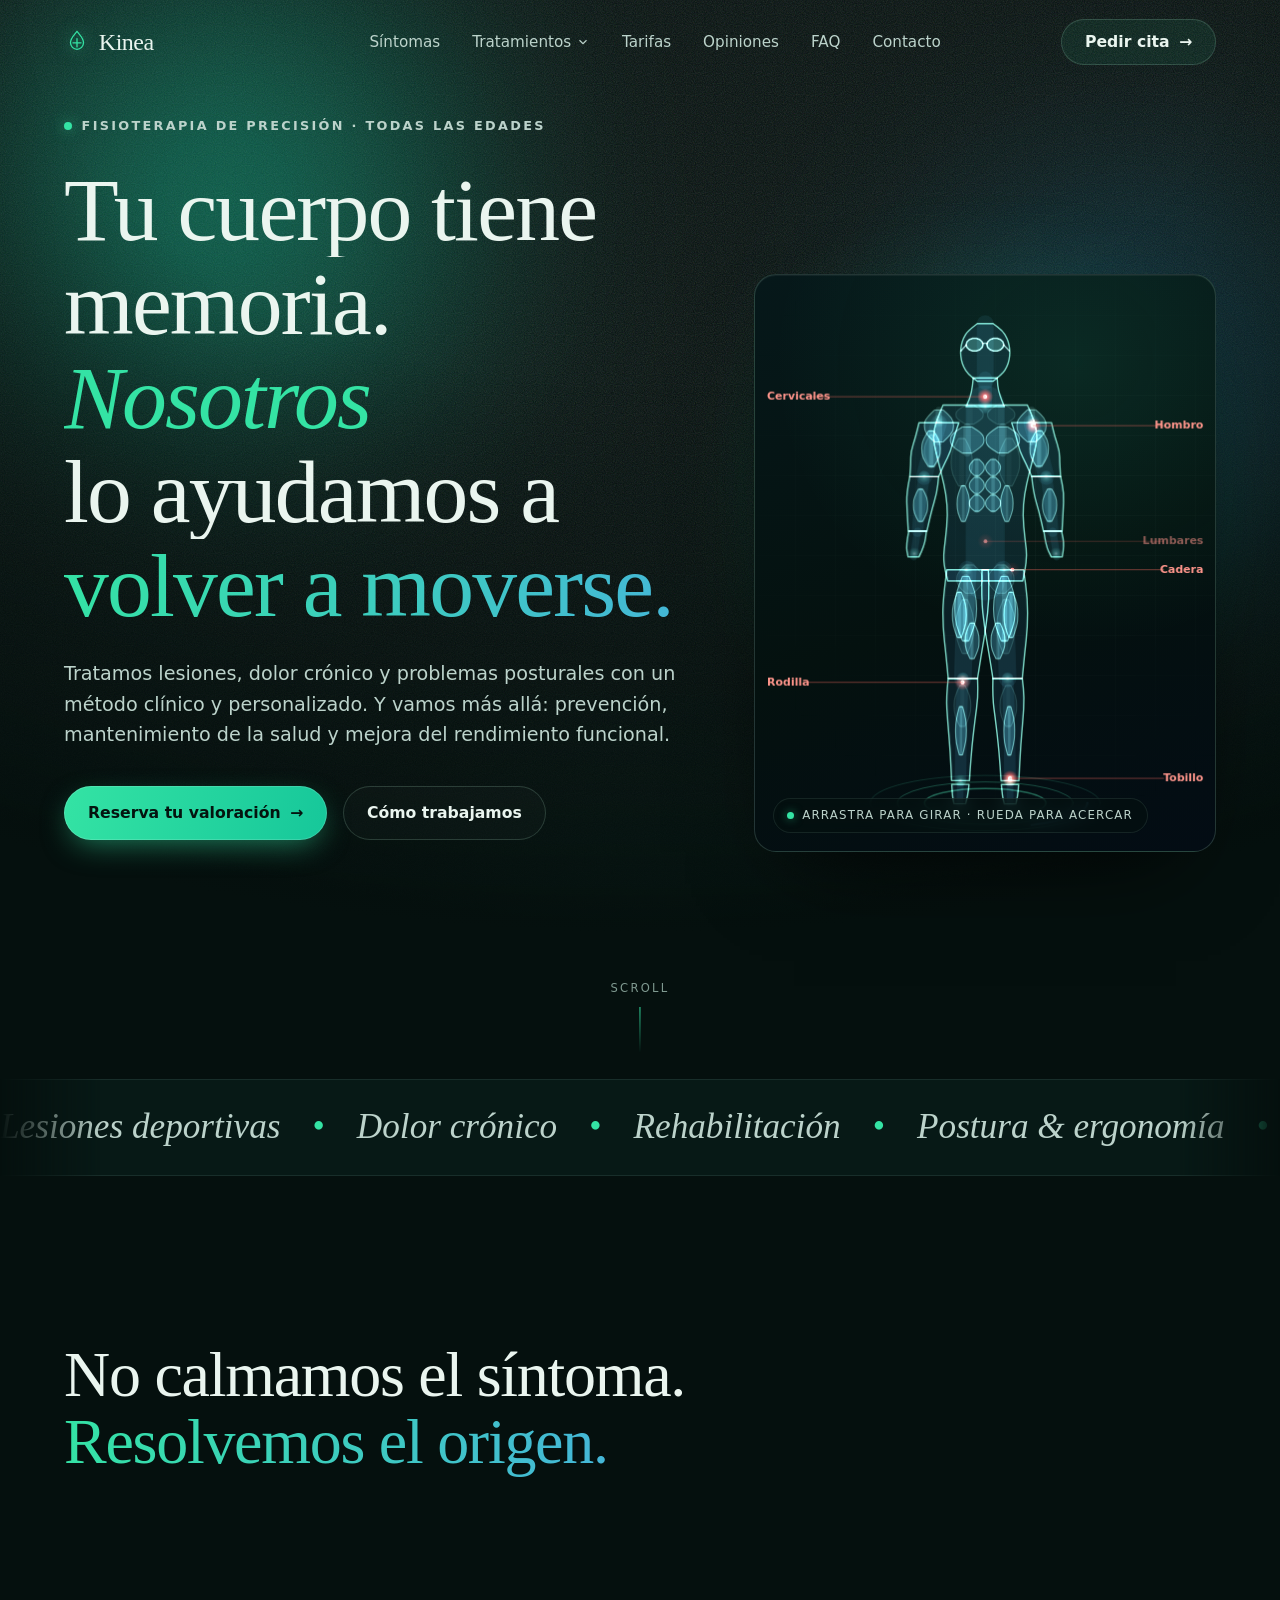
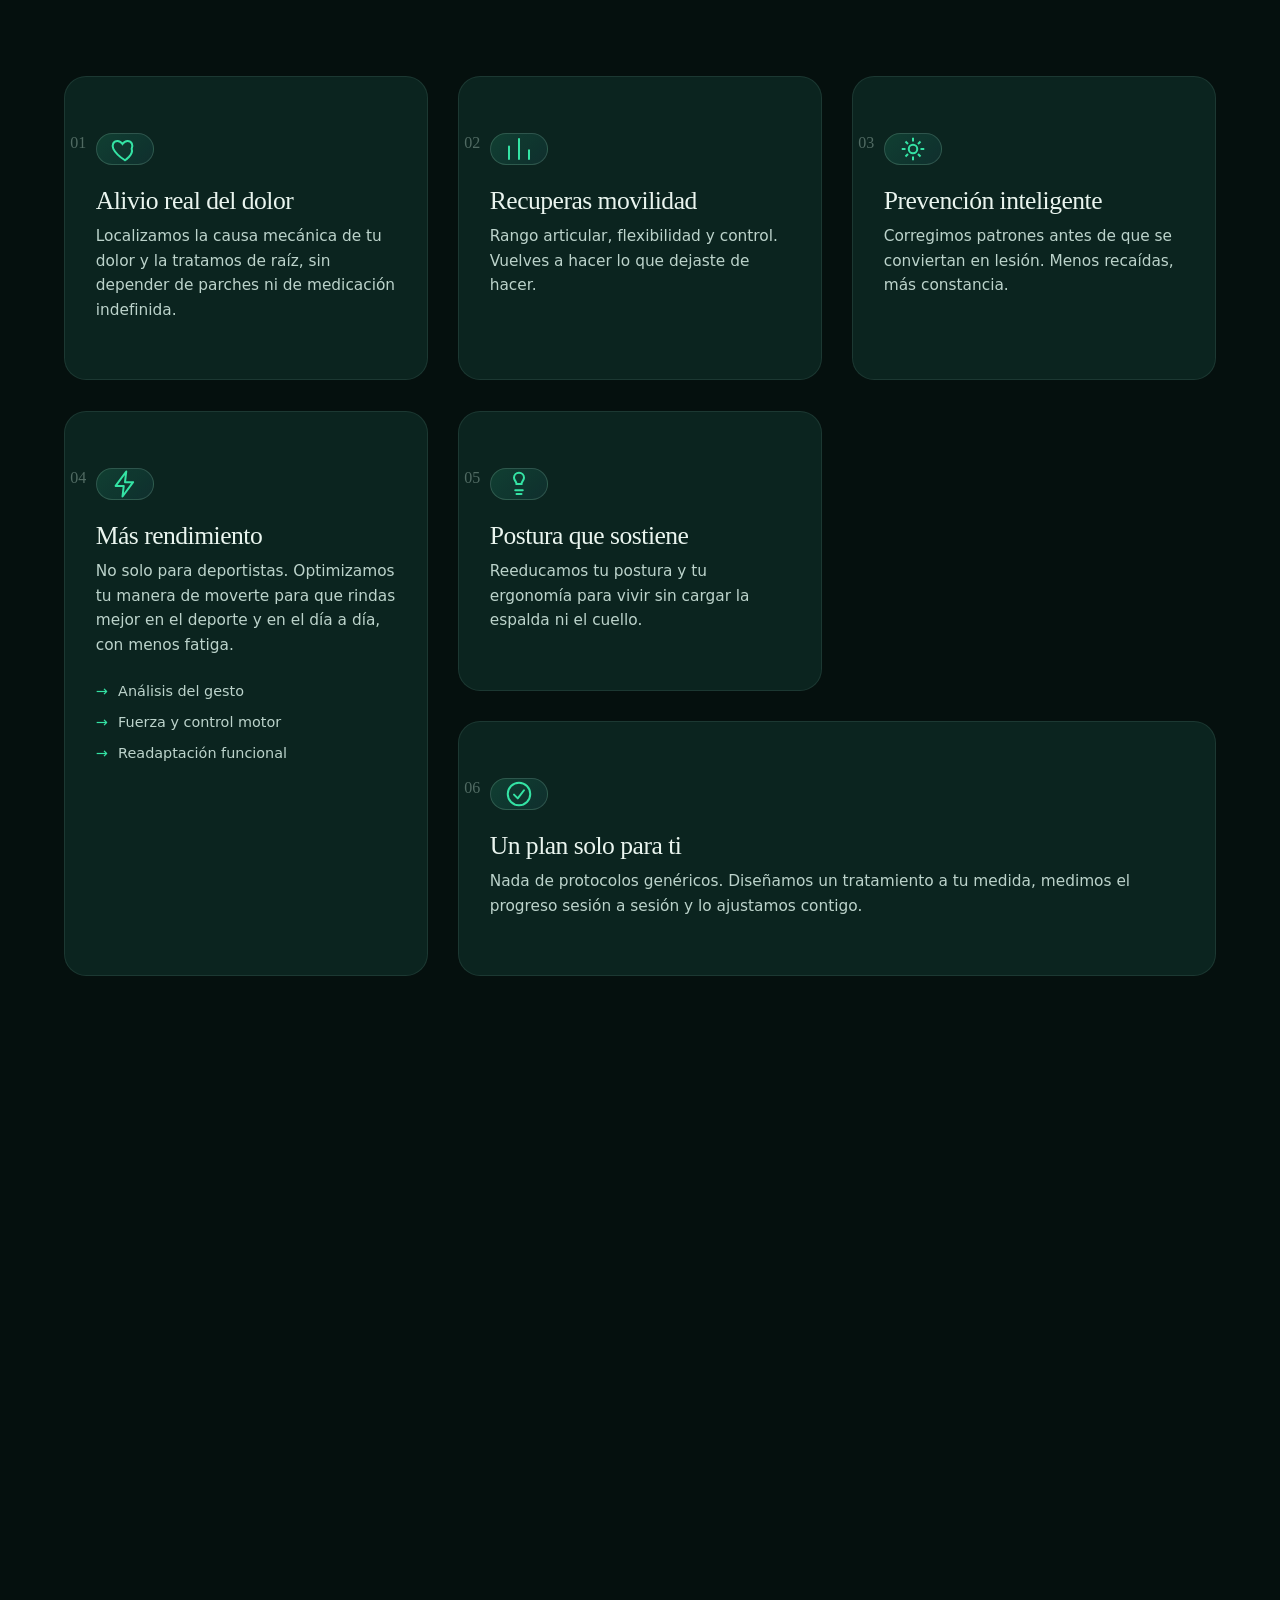
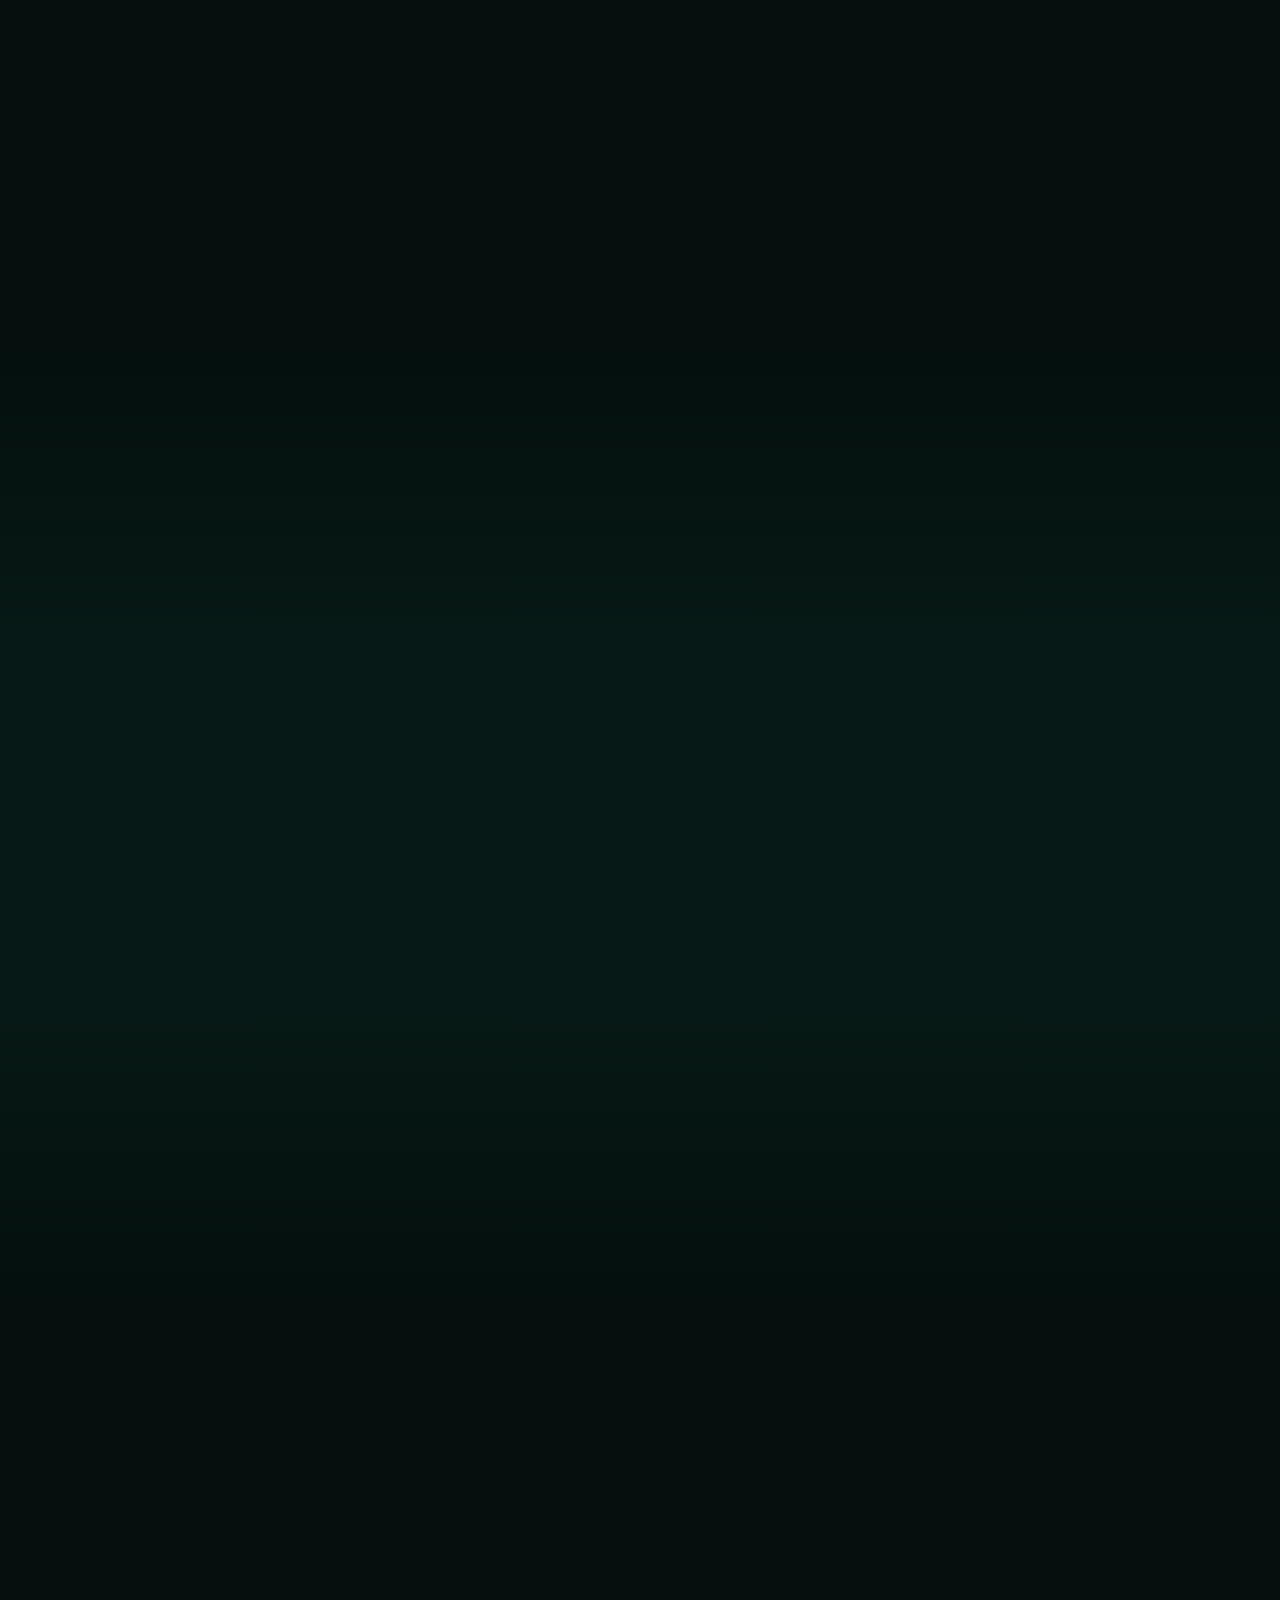
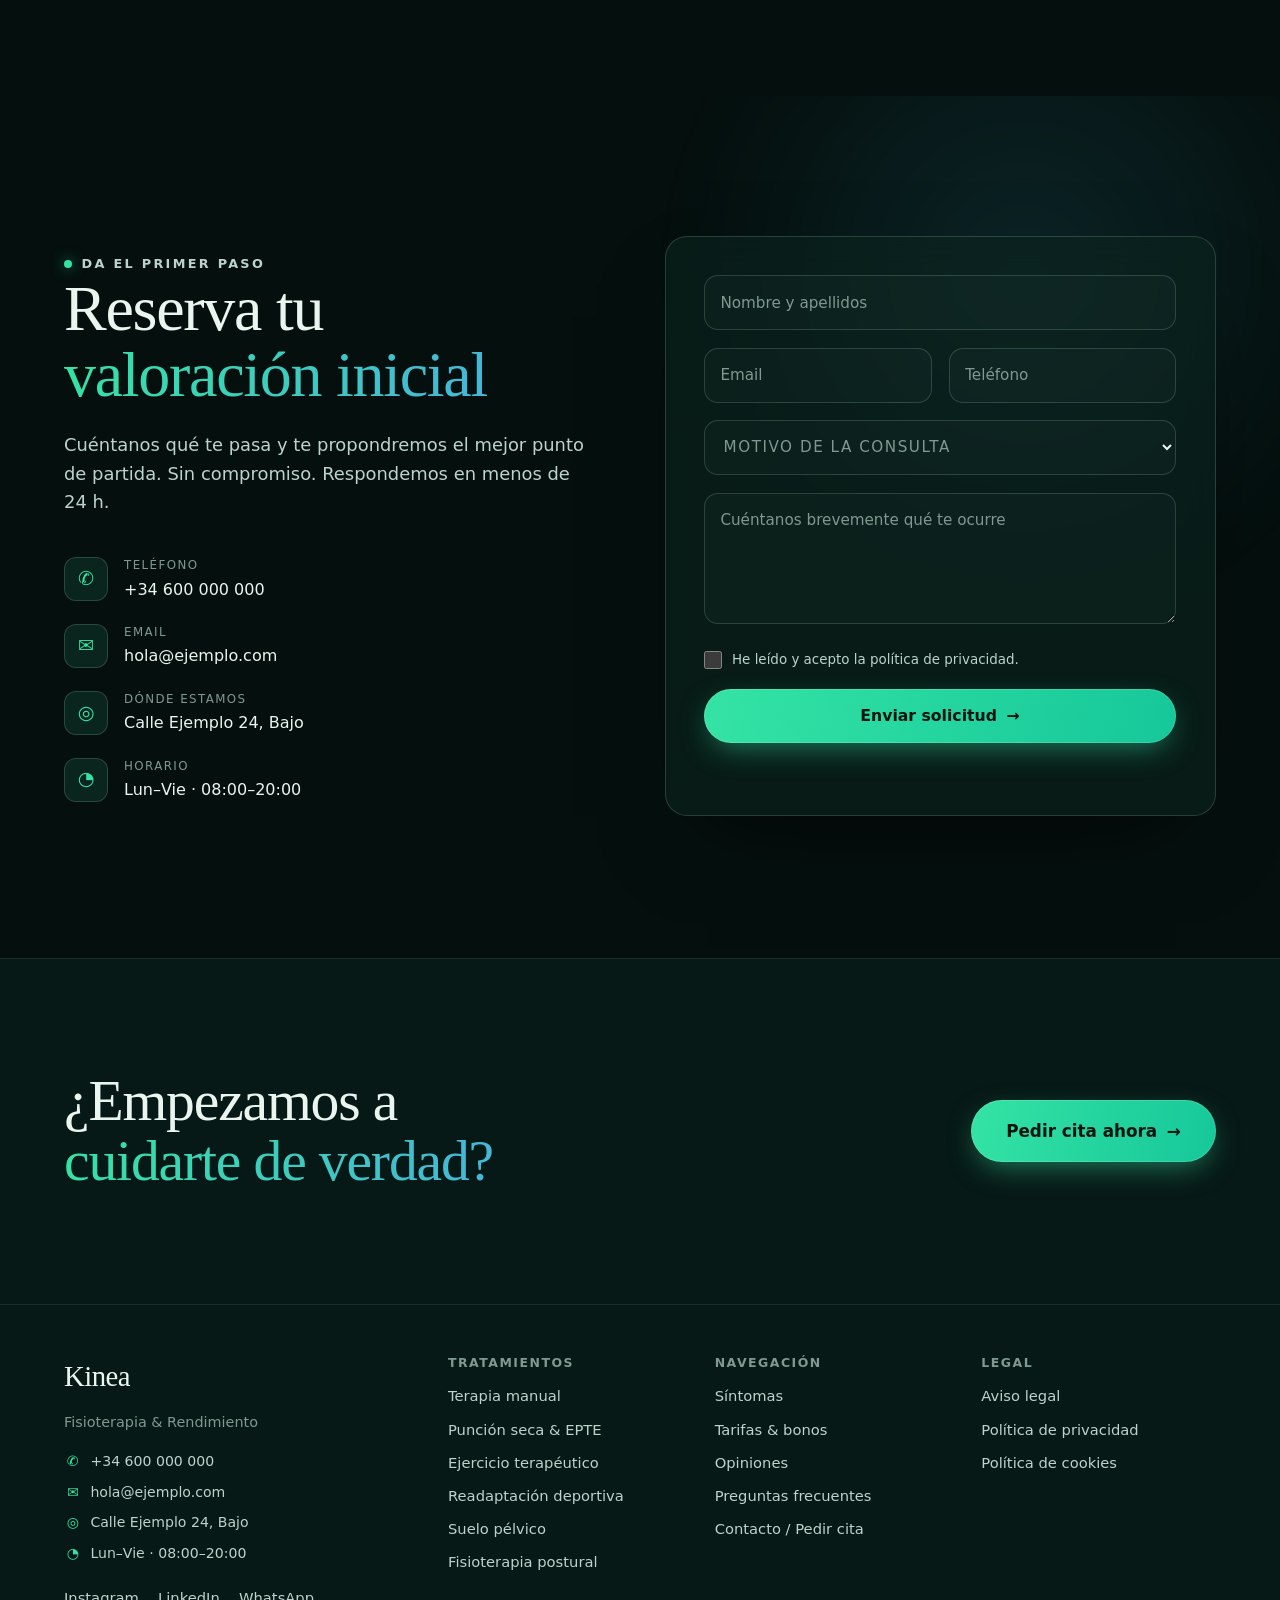
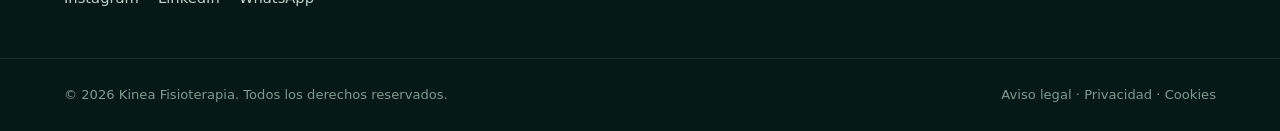
==== index.html @ 3447933e "Arregla el layout movil: badge del plan, CTA en subpaginas y touch targets - Elimina el badge flotan" ====
<!DOCTYPE html>
<html lang="es">
<head>
  <meta charset="UTF-8" />
  <meta name="viewport" content="width=device-width, initial-scale=1.0" />
  <!-- Seguridad: solo se ejecutan scripts propios; bloquea inyecciones y terceros -->
  <meta http-equiv="Content-Security-Policy" content="default-src 'self'; base-uri 'self'; object-src 'none'; script-src 'self'; style-src 'self' 'unsafe-inline' https://fonts.googleapis.com; font-src 'self' https://fonts.gstatic.com; img-src 'self' data:; connect-src 'self' https://*.workers.dev; form-action 'self'; frame-ancestors 'none'; upgrade-insecure-requests" />
  <meta name="referrer" content="strict-origin-when-cross-origin" />
  <title>Kinea · Fisioterapia y rendimiento en Madrid</title>
  <meta name="description" content="Fisioterapia de precisión para todas las edades. Tratamos lesiones, dolor crónico y problemas posturales, y trabajamos la prevención y el rendimiento funcional." />
  <meta name="theme-color" content="#05100e" />
  <meta name="color-scheme" content="dark" />
  <link rel="canonical" href="https://www.ejemplo.com/" />

  <!-- Cómo se ve al compartir en redes y WhatsApp -->
  <meta property="og:type" content="website" />
  <meta property="og:locale" content="es_ES" />
  <meta property="og:site_name" content="Kinea" />
  <meta property="og:title" content="Kinea · Fisioterapia y rendimiento en Madrid" />
  <meta property="og:description" content="Tratamos lesiones, dolor crónico y problemas posturales. Prevención, salud y rendimiento funcional." />
  <meta property="og:url" content="https://www.ejemplo.com/" />
  <meta property="og:image" content="https://www.ejemplo.com/assets/img/og-cover.jpg" />
  <meta property="og:image:alt" content="Kinea · Fisioterapia y rendimiento" />
  <meta name="twitter:card" content="summary_large_image" />

  <!-- Favicon SVG en línea: sin peticiones extra -->
  <link rel="icon" href="data:image/svg+xml,%3Csvg xmlns='http://www.w3.org/2000/svg' viewBox='0 0 32 32'%3E%3Crect width='32' height='32' rx='7' fill='%2305100e'/%3E%3Cpath d='M16 5c3.5 4.4 7 7 7 12.2a7 7 0 1 1-14 0C9 12 12.5 9.4 16 5Z' fill='none' stroke='%2334e3a4' stroke-width='1.8'/%3E%3Cpath d='M16 13v8M12.5 17h7' stroke='%2334e3a4' stroke-width='1.8' stroke-linecap='round'/%3E%3C/svg%3E" />

  <link rel="preconnect" href="https://fonts.googleapis.com" />
  <link rel="preconnect" href="https://fonts.gstatic.com" crossorigin />
  <!-- preload adelanta la descarga; display=swap evita el texto invisible -->
  <link rel="preload" as="style" href="https://fonts.googleapis.com/css2?family=Fraunces:ital,opsz,wght@0,9..144,300..700;1,9..144,300..600&family=Inter:wght@300;400;500;600;700&display=swap" />
  <link rel="stylesheet" href="https://fonts.googleapis.com/css2?family=Fraunces:ital,opsz,wght@0,9..144,300..700;1,9..144,300..600&family=Inter:wght@300;400;500;600;700&display=swap" />

  <link rel="stylesheet" href="styles.css?v=20260725e" />
</head>
<body>
  <a class="skip-link" href="#main">Saltar al contenido</a>

  <!-- ====================== NAV ====================== -->
  <header class="nav" id="nav">
    <div class="nav-inner">
      <a class="brand" href="#top" aria-label="Kinea inicio">
        <span class="brand-mark" aria-hidden="true">
          <svg viewBox="0 0 32 32" width="26" height="26" fill="none">
            <path d="M16 3c4 5 8 8 8 14a8 8 0 1 1-16 0c0-6 4-9 8-14Z" stroke="currentColor" stroke-width="1.6"/>
            <path d="M16 12v10M11 17h10" stroke="currentColor" stroke-width="1.6" stroke-linecap="round"/>
          </svg>
        </span>
        <span class="brand-name">Kinea</span>
      </a>

      <nav class="nav-links" aria-label="Navegación principal">
        <a href="#lesiones">Síntomas</a>
        <div class="nav-item has-drop">
          <a href="#tratamientos" class="nav-drop-toggle" aria-haspopup="true" aria-expanded="false">
            Tratamientos
            <svg viewBox="0 0 24 24" width="14" height="14" fill="none" stroke="currentColor" stroke-width="2" aria-hidden="true"><path d="M6 9l6 6 6-6"/></svg>
          </a>
          <div class="nav-drop" role="menu">
            <a href="tratamiento.html?t=terapia-manual" role="menuitem">Terapia manual</a>
            <a href="tratamiento.html?t=puncion-seca" role="menuitem">Punción seca &amp; EPTE</a>
            <a href="tratamiento.html?t=ejercicio-terapeutico" role="menuitem">Ejercicio terapéutico</a>
            <a href="tratamiento.html?t=readaptacion-deportiva" role="menuitem">Readaptación deportiva</a>
            <a href="tratamiento.html?t=suelo-pelvico" role="menuitem">Suelo pélvico</a>
            <a href="tratamiento.html?t=fisioterapia-postural" role="menuitem">Fisioterapia postural</a>
          </div>
        </div>
        <a href="#tarifas">Tarifas</a>
        <a href="#testimonios">Opiniones</a>
        <a href="#faq">FAQ</a>
        <a href="#contacto">Contacto</a>
      </nav>

      <a href="#contacto" class="btn btn-nav" data-magnetic>
        <span>Pedir cita</span>
        <span class="btn-arrow" aria-hidden="true">→</span>
      </a>

      <button class="nav-toggle" id="navToggle" aria-label="Abrir menú" aria-expanded="false">
        <span></span><span></span>
      </button>
    </div>
    <div class="nav-progress" id="navProgress" aria-hidden="true"></div>
  </header>

  <!-- Mobile menu -->
  <div class="mobile-menu" id="mobileMenu" aria-hidden="true">
    <a href="#lesiones">Síntomas</a>
    <a href="#tratamientos">Tratamientos</a>
    <a href="#tarifas">Tarifas</a>
    <a href="#testimonios">Opiniones</a>
    <a href="#faq">FAQ</a>
    <a href="#contacto">Contacto</a>
    <a href="#contacto" class="btn btn-block">Pedir cita</a>
  </div>

  <main id="main">
    <span id="top"></span>

    <!-- ====================== HERO · PORTADA ====================== -->
    <section class="hero" id="hero">
      <div class="hero-bg" aria-hidden="true">
        <div class="mesh mesh-a"></div>
        <div class="mesh mesh-b"></div>
        <div class="mesh mesh-c"></div>
        <div class="grain"></div>
      </div>

      <div class="hero-inner">
        <div class="hero-copy">
          <p class="eyebrow" data-reveal>
            <span class="eyebrow-dot"></span> Fisioterapia de precisión · Todas las edades
          </p>

          <h1 class="hero-title">
            <span class="line" data-reveal-line>Tu cuerpo tiene</span>
            <span class="line" data-reveal-line>memoria. <em>Nosotros</em></span>
            <span class="line" data-reveal-line>lo ayudamos a</span>
            <span class="line line-accent" data-reveal-line>volver a moverse.</span>
          </h1>

          <p class="hero-lead" data-reveal>
            Tratamos lesiones, dolor crónico y problemas posturales con un método
            clínico y personalizado. Y vamos más allá: prevención, mantenimiento
            de la salud y mejora del rendimiento funcional.
          </p>

          <div class="hero-cta" data-reveal>
            <a href="#contacto" class="btn btn-primary" data-magnetic>
              <span>Reserva tu valoración</span>
              <span class="btn-arrow" aria-hidden="true">→</span>
            </a>
            <a href="#metodo" class="btn btn-ghost">Cómo trabajamos</a>
          </div>

          <div class="hero-stats" data-reveal>
            <div class="stat">
              <span class="stat-num" data-count="12" data-suffix="+">0</span>
              <span class="stat-label">Años acompañando pacientes</span>
            </div>
            <div class="stat">
              <span class="stat-num" data-count="4800" data-suffix="+">0</span>
              <span class="stat-label">Sesiones realizadas</span>
            </div>
            <div class="stat">
              <span class="stat-num" data-count="96" data-suffix="%">0</span>
              <span class="stat-label">Pacientes que repiten</span>
            </div>
          </div>
        </div>

        <div class="hero-visual" data-reveal>
          <!--
            Escena 3D · Figura anatómica holográfica dibujada en <canvas>.
            Nube de puntos con musculatura marcada; la cámara arranca en la
            cara y se aleja hasta el cuerpo completo. 0 dependencias, offline.
          -->
          <div class="hero-3d" id="hero3d">
            <canvas class="robot-canvas" id="robotCanvas" role="img"
                    aria-label="Figura humana anatómica en 3D; la cámara se aleja de la cara al cuerpo completo"></canvas>
            <div class="hero-3d-caption" aria-hidden="true">
              <span class="dot-live"></span> Anatomía · Movimiento · Equilibrio
            </div>
          </div>
          <div class="hero-visual-glow" aria-hidden="true"></div>
        </div>
      </div>

      <a href="#ventajas" class="scroll-cue" aria-label="Desplázate hacia abajo">
        <span>Scroll</span>
        <span class="scroll-line" aria-hidden="true"></span>
      </a>
    </section>

    <!-- ====================== MARQUEE ====================== -->
    <div class="marquee" aria-hidden="true">
      <div class="marquee-track">
        <span>Lesiones deportivas</span><span class="dot">•</span>
        <span>Dolor crónico</span><span class="dot">•</span>
        <span>Rehabilitación</span><span class="dot">•</span>
        <span>Postura & ergonomía</span><span class="dot">•</span>
        <span>Suelo pélvico</span><span class="dot">•</span>
        <span>Prevención</span><span class="dot">•</span>
        <span>Rendimiento funcional</span><span class="dot">•</span>
        <span>Terapia manual</span><span class="dot">•</span>
        <span>Lesiones deportivas</span><span class="dot">•</span>
        <span>Dolor crónico</span><span class="dot">•</span>
        <span>Rehabilitación</span><span class="dot">•</span>
        <span>Postura & ergonomía</span><span class="dot">•</span>
        <span>Suelo pélvico</span><span class="dot">•</span>
        <span>Prevención</span><span class="dot">•</span>
        <span>Rendimiento funcional</span><span class="dot">•</span>
        <span>Terapia manual</span><span class="dot">•</span>
      </div>
    </div>

    <!-- ====================== VENTAJAS ====================== -->
    <section class="section ventajas" id="ventajas">
      <div class="section-head">
        <p class="eyebrow" data-reveal><span class="eyebrow-dot"></span> Por qué fisioterapia</p>
        <h2 class="section-title" data-split>
          No calmamos el síntoma.<br>
          <span class="tx-accent">Resolvemos el origen.</span>
        </h2>
        <p class="section-sub" data-reveal>
          Cada cuerpo cuenta una historia distinta. Combinamos evaluación clínica,
          terapia manual y ejercicio terapéutico para devolverte movilidad,
          fuerza y confianza — y para que el dolor no vuelva.
        </p>
      </div>

      <div class="bento">
        <article class="bento-card b-lg" data-reveal data-tilt>
          <span class="card-index">01</span>
          <span class="card-icon" aria-hidden="true">
            <svg viewBox="0 0 24 24" width="30" height="30" fill="none" stroke="currentColor" stroke-width="1.6">
              <path d="M12 21s-7-4.35-9.33-9.09C1.3 9 2.6 5.5 6 5.5c2 0 3.2 1.3 4 2.5.8-1.2 2-2.5 4-2.5 3.4 0 4.7 3.5 3.33 6.41C19 16.65 12 21 12 21Z"/>
            </svg>
          </span>
          <h3>Alivio real del dolor</h3>
          <p>Localizamos la causa mecánica de tu dolor y la tratamos de raíz, sin depender de parches ni de medicación indefinida.</p>
          <div class="card-shine" aria-hidden="true"></div>
        </article>

        <article class="bento-card" data-reveal data-tilt>
          <span class="card-index">02</span>
          <span class="card-icon" aria-hidden="true">
            <svg viewBox="0 0 24 24" width="30" height="30" fill="none" stroke="currentColor" stroke-width="1.6">
              <path d="M4 20V10M12 20V4M20 20v-7" stroke-linecap="round"/>
            </svg>
          </span>
          <h3>Recuperas movilidad</h3>
          <p>Rango articular, flexibilidad y control. Vuelves a hacer lo que dejaste de hacer.</p>
          <div class="card-shine" aria-hidden="true"></div>
        </article>

        <article class="bento-card" data-reveal data-tilt>
          <span class="card-index">03</span>
          <span class="card-icon" aria-hidden="true">
            <svg viewBox="0 0 24 24" width="30" height="30" fill="none" stroke="currentColor" stroke-width="1.6">
              <path d="M12 3v3M12 18v3M3 12h3M18 12h3M6 6l2 2M16 16l2 2M18 6l-2 2M8 16l-2 2"/>
              <circle cx="12" cy="12" r="3.4"/>
            </svg>
          </span>
          <h3>Prevención inteligente</h3>
          <p>Corregimos patrones antes de que se conviertan en lesión. Menos recaídas, más constancia.</p>
          <div class="card-shine" aria-hidden="true"></div>
        </article>

        <article class="bento-card b-tall" data-reveal data-tilt>
          <span class="card-index">04</span>
          <span class="card-icon" aria-hidden="true">
            <svg viewBox="0 0 24 24" width="30" height="30" fill="none" stroke="currentColor" stroke-width="1.6">
              <path d="M13 2 4.5 13.5H11l-1 8.5 8.5-11.5H12l1-8.5Z" stroke-linejoin="round"/>
            </svg>
          </span>
          <h3>Más rendimiento</h3>
          <p>No solo para deportistas. Optimizamos tu manera de moverte para que rindas mejor en el deporte y en el día a día, con menos fatiga.</p>
          <ul class="card-list">
            <li>Análisis del gesto</li>
            <li>Fuerza y control motor</li>
            <li>Readaptación funcional</li>
          </ul>
          <div class="card-shine" aria-hidden="true"></div>
        </article>

        <article class="bento-card" data-reveal data-tilt>
          <span class="card-index">05</span>
          <span class="card-icon" aria-hidden="true">
            <svg viewBox="0 0 24 24" width="30" height="30" fill="none" stroke="currentColor" stroke-width="1.6">
              <path d="M12 3a4 4 0 0 1 4 4c0 2-2 3-2 5h-4c0-2-2-3-2-5a4 4 0 0 1 4-4Z"/>
              <path d="M9 17h6M10 20h4" stroke-linecap="round"/>
            </svg>
          </span>
          <h3>Postura que sostiene</h3>
          <p>Reeducamos tu postura y tu ergonomía para vivir sin cargar la espalda ni el cuello.</p>
          <div class="card-shine" aria-hidden="true"></div>
        </article>

        <article class="bento-card b-wide" data-reveal data-tilt>
          <span class="card-index">06</span>
          <span class="card-icon" aria-hidden="true">
            <svg viewBox="0 0 24 24" width="30" height="30" fill="none" stroke="currentColor" stroke-width="1.6">
              <circle cx="12" cy="12" r="9"/>
              <path d="M8 12.5 11 15.5 16 9" stroke-linecap="round" stroke-linejoin="round"/>
            </svg>
          </span>
          <h3>Un plan solo para ti</h3>
          <p>Nada de protocolos genéricos. Diseñamos un tratamiento a tu medida, medimos el progreso sesión a sesión y lo ajustamos contigo.</p>
          <div class="card-shine" aria-hidden="true"></div>
        </article>
      </div>
    </section>

    <!-- ====================== LESIONES / SÍNTOMAS ====================== -->
    <section class="section lesiones" id="lesiones">
      <div class="section-head">
        <p class="eyebrow" data-reveal><span class="eyebrow-dot"></span> ¿Qué te pasa?</p>
        <h2 class="section-title" data-split>
          En nuestra clínica<br><span class="tx-accent">podemos ayudarte</span>
        </h2>
        <p class="section-sub" data-reveal>
          Identifica tu dolor y descubre cómo lo abordamos. Si no ves el tuyo,
          escríbenos: valoramos cada caso de forma individual.
        </p>
      </div>

      <div class="lesiones-grid">
        <div class="lesion" data-reveal data-tilt>
          <span class="lesion-ico" aria-hidden="true">
            <svg viewBox="0 0 48 48" fill="none" stroke="currentColor" stroke-width="2.2" stroke-linecap="round" stroke-linejoin="round">
              <circle cx="24" cy="10" r="6"/>
              <path d="M24 16v6M15 27c3-4 15-4 18 0"/>
              <circle cx="24" cy="20" r="2.4" fill="currentColor" stroke="none"/>
              <g class="burst" stroke="currentColor"><path d="M33 13l4-2M34 18h4M33 23l3 2"/></g>
            </svg>
          </span>
          <h3>Dolor de cuello</h3>
        </div>

        <div class="lesion" data-reveal data-tilt>
          <span class="lesion-ico" aria-hidden="true">
            <svg viewBox="0 0 48 48" fill="none" stroke="currentColor" stroke-width="2.2" stroke-linecap="round" stroke-linejoin="round">
              <circle cx="24" cy="8" r="4.5"/>
              <path d="M24 12.5c-3 4-3 8 0 12s3 8-1 13M16 37h13"/>
              <circle cx="23" cy="28" r="2.8" fill="currentColor" stroke="none"/>
              <g class="burst" stroke="currentColor"><path d="M32 26h4M31 31l4 2M29 35l3 3"/></g>
            </svg>
          </span>
          <h3>Dolor lumbar</h3>
        </div>

        <div class="lesion" data-reveal data-tilt>
          <span class="lesion-ico" aria-hidden="true">
            <svg viewBox="0 0 48 48" fill="none" stroke="currentColor" stroke-width="2.2" stroke-linecap="round" stroke-linejoin="round">
              <path d="M31 11a12 12 0 1 0 1 21"/>
              <path d="M19 29c1 4 6 6 12 5M23 33v2.5M27 33v2.5"/>
              <circle cx="30" cy="25" r="2.6" fill="currentColor" stroke="none"/>
              <g class="burst" stroke="currentColor"><path d="M36 17l4-2M38 23h3"/></g>
            </svg>
          </span>
          <h3>Dolor ATM</h3>
        </div>

        <div class="lesion" data-reveal data-tilt>
          <span class="lesion-ico" aria-hidden="true">
            <svg viewBox="0 0 48 48" fill="none" stroke="currentColor" stroke-width="2.2" stroke-linecap="round" stroke-linejoin="round">
              <path d="M20 5l3 15M23 28l-2 15"/>
              <circle cx="22" cy="24" r="5.2"/>
              <circle cx="22" cy="24" r="2" fill="currentColor" stroke="none"/>
              <g class="burst" stroke="currentColor"><path d="M32 20l4-1M32 26h4M31 31l3 3"/></g>
            </svg>
          </span>
          <h3>Dolor de rodilla</h3>
        </div>

        <div class="lesion" data-reveal data-tilt>
          <span class="lesion-ico" aria-hidden="true">
            <svg viewBox="0 0 48 48" fill="none" stroke="currentColor" stroke-width="2.2" stroke-linecap="round" stroke-linejoin="round">
              <path d="M13 13c8 0 13 4 13 11M26 27l3 16"/>
              <circle cx="25" cy="22" r="5"/>
              <circle cx="25" cy="22" r="1.9" fill="currentColor" stroke="none"/>
              <g class="burst" stroke="currentColor"><path d="M34 18l4-2M35 24h4M34 29l3 2"/></g>
            </svg>
          </span>
          <h3>Dolor de cadera</h3>
        </div>

        <div class="lesion" data-reveal data-tilt>
          <span class="lesion-ico" aria-hidden="true">
            <svg viewBox="0 0 48 48" fill="none" stroke="currentColor" stroke-width="2.2" stroke-linecap="round" stroke-linejoin="round">
              <path d="M10 15h11M28 21l5 17"/>
              <circle cx="24" cy="18" r="5.5"/>
              <circle cx="24" cy="18" r="2" fill="currentColor" stroke="none"/>
              <g class="burst" stroke="currentColor"><path d="M33 11l3-2M36 16h3"/></g>
            </svg>
          </span>
          <h3>Dolor de hombro</h3>
        </div>

        <div class="lesion" data-reveal data-tilt>
          <span class="lesion-ico" aria-hidden="true">
            <svg viewBox="0 0 48 48" fill="none" stroke="currentColor" stroke-width="2.2" stroke-linecap="round" stroke-linejoin="round">
              <path d="M22 7v17M19 31l-8 5h17"/>
              <circle cx="22" cy="27" r="4.6"/>
              <circle cx="22" cy="27" r="1.8" fill="currentColor" stroke="none"/>
              <g class="burst" stroke="currentColor"><path d="M31 23l4-1M31 29h4"/></g>
            </svg>
          </span>
          <h3>Dolor de tobillo</h3>
        </div>

        <div class="lesion" data-reveal data-tilt>
          <span class="lesion-ico" aria-hidden="true">
            <svg viewBox="0 0 48 48" fill="none" stroke="currentColor" stroke-width="2.2" stroke-linecap="round" stroke-linejoin="round">
              <path d="M17 33V19M21 33V14M25 33V14M29 33V17"/>
              <path d="M13 27c-1.5-2.5-4.5-2.5-5.5-.5s.5 4.5 3 7M17 30c0 6 3 9 8 9s8-3 8-9v-8"/>
              <g class="burst" stroke="currentColor"><path d="M24 8V4M31 10l2-3M17 10l-2-3"/></g>
            </svg>
          </span>
          <h3>Dolor de mano</h3>
        </div>
      </div>
    </section>

    <!-- ====================== TRATAMIENTOS ====================== -->
    <section class="section tratamientos" id="tratamientos">
      <div class="section-head">
        <p class="eyebrow" data-reveal><span class="eyebrow-dot"></span> Qué ofrecemos</p>
        <h2 class="section-title" data-split>
          Tratamientos que<br><span class="tx-accent">devuelven el movimiento</span>
        </h2>
        <p class="section-sub" data-reveal>
          Combinamos las técnicas más eficaces según la evidencia. Elegimos las
          adecuadas para ti, no un protocolo cerrado.
        </p>
      </div>

      <div class="trat-grid">
        <article class="trat-card" data-reveal data-tilt>
          <span class="trat-ico" aria-hidden="true">
            <svg viewBox="0 0 24 24" width="28" height="28" fill="none" stroke="currentColor" stroke-width="1.6" stroke-linecap="round" stroke-linejoin="round">
              <path d="M8 13V5a2 2 0 0 1 4 0v6M12 11V4a2 2 0 0 1 4 0v8M16 9a2 2 0 0 1 4 0v5a7 7 0 0 1-7 7h-1a6 6 0 0 1-5-3l-3-5a2 2 0 0 1 3-2l1 1"/>
            </svg>
          </span>
          <h3>Terapia manual</h3>
          <p>Movilizaciones, manipulaciones y trabajo de tejidos para liberar articulaciones y músculos con precisión.</p>
          <span class="trat-tag">Alivio inmediato del dolor</span>
          <a href="tratamiento.html?t=terapia-manual" class="trat-more">Ver detalle <span aria-hidden="true">→</span></a>
        </article>

        <article class="trat-card" data-reveal data-tilt>
          <span class="trat-ico" aria-hidden="true">
            <svg viewBox="0 0 24 24" width="28" height="28" fill="none" stroke="currentColor" stroke-width="1.6" stroke-linecap="round" stroke-linejoin="round">
              <path d="M4 20 20 4M14 4h6v6"/><circle cx="8.5" cy="15.5" r="2.5"/>
            </svg>
          </span>
          <h3>Punción seca &amp; EPTE</h3>
          <p>Desactivación de puntos gatillo y electrólisis percutánea ecoguiada para tendinopatías rebeldes.</p>
          <span class="trat-tag">Lesiones profundas y crónicas</span>
          <a href="tratamiento.html?t=puncion-seca" class="trat-more">Ver detalle <span aria-hidden="true">→</span></a>
        </article>

        <article class="trat-card" data-reveal data-tilt>
          <span class="trat-ico" aria-hidden="true">
            <svg viewBox="0 0 24 24" width="28" height="28" fill="none" stroke="currentColor" stroke-width="1.6" stroke-linecap="round" stroke-linejoin="round">
              <path d="M3 12h3l2-5 3 10 2-7 2 4h4"/>
            </svg>
          </span>
          <h3>Ejercicio terapéutico</h3>
          <p>Programas de fuerza y control motor pautados y progresivos. La clave para que el dolor no vuelva.</p>
          <span class="trat-tag">Resultados que duran</span>
          <a href="tratamiento.html?t=ejercicio-terapeutico" class="trat-more">Ver detalle <span aria-hidden="true">→</span></a>
        </article>

        <article class="trat-card" data-reveal data-tilt>
          <span class="trat-ico" aria-hidden="true">
            <svg viewBox="0 0 24 24" width="28" height="28" fill="none" stroke="currentColor" stroke-width="1.6" stroke-linecap="round" stroke-linejoin="round">
              <path d="M12 3v3M12 18v3M5 12H2M22 12h-3M6 6l2 2M16 16l2 2M18 6l-2 2M8 16l-2 2"/><circle cx="12" cy="12" r="3.5"/>
            </svg>
          </span>
          <h3>Readaptación deportiva</h3>
          <p>Del reposo al gesto deportivo sin recaídas. Analizamos tu movimiento y te devolvemos a competir con seguridad.</p>
          <span class="trat-tag">Vuelta al deporte</span>
          <a href="tratamiento.html?t=readaptacion-deportiva" class="trat-more">Ver detalle <span aria-hidden="true">→</span></a>
        </article>

        <article class="trat-card" data-reveal data-tilt>
          <span class="trat-ico" aria-hidden="true">
            <svg viewBox="0 0 24 24" width="28" height="28" fill="none" stroke="currentColor" stroke-width="1.6" stroke-linecap="round" stroke-linejoin="round">
              <path d="M12 21s-7-4.35-9.33-9.09C1.3 9 2.6 5.5 6 5.5c2 0 3.2 1.3 4 2.5.8-1.2 2-2.5 4-2.5 3.4 0 4.7 3.5 3.33 6.41C19 16.65 12 21 12 21Z"/>
            </svg>
          </span>
          <h3>Suelo pélvico</h3>
          <p>Valoración y tratamiento en pre y posparto, incontinencia y dolor pélvico, con total discreción.</p>
          <span class="trat-tag">Salud íntima y bienestar</span>
          <a href="tratamiento.html?t=suelo-pelvico" class="trat-more">Ver detalle <span aria-hidden="true">→</span></a>
        </article>

        <article class="trat-card" data-reveal data-tilt>
          <span class="trat-ico" aria-hidden="true">
            <svg viewBox="0 0 24 24" width="28" height="28" fill="none" stroke="currentColor" stroke-width="1.6" stroke-linecap="round" stroke-linejoin="round">
              <path d="M4 6h16M4 12h16M4 18h10"/><circle cx="19" cy="18" r="2"/>
            </svg>
          </span>
          <h3>Fisioterapia postural</h3>
          <p>Reeducación de la postura y ergonomía para el trabajo y el día a día. Adiós a las sobrecargas.</p>
          <span class="trat-tag">Prevención a largo plazo</span>
          <a href="tratamiento.html?t=fisioterapia-postural" class="trat-more">Ver detalle <span aria-hidden="true">→</span></a>
        </article>
      </div>
    </section>

    <!-- ====================== MÉTODO ====================== -->
    <section class="section metodo" id="metodo">
      <div class="metodo-grid">
        <div class="metodo-sticky">
          <p class="eyebrow" data-reveal><span class="eyebrow-dot"></span> Nuestro método</p>
          <h2 class="section-title" data-split>
            Un proceso claro,<br>
            <span class="tx-accent">de la primera visita<br>a tu autonomía.</span>
          </h2>
          <p class="section-sub" data-reveal>
            La fisioterapia funciona cuando entiendes qué te pasa y qué estás
            haciendo para mejorar. Por eso te acompañamos en cada fase.
          </p>
          <a href="#contacto" class="btn btn-primary" data-magnetic data-reveal>
            <span>Empieza tu proceso</span>
            <span class="btn-arrow" aria-hidden="true">→</span>
          </a>
        </div>

        <ol class="steps">
          <li class="step" data-reveal>
            <span class="step-num">01</span>
            <div class="step-body">
              <h3>Valoración clínica</h3>
              <p>Escuchamos tu historia, exploramos el movimiento y establecemos un diagnóstico funcional. Sabrás exactamente qué te ocurre.</p>
            </div>
          </li>
          <li class="step" data-reveal>
            <span class="step-num">02</span>
            <div class="step-body">
              <h3>Plan personalizado</h3>
              <p>Definimos objetivos realistas y un plan a medida: terapia manual, ejercicio terapéutico y pautas para casa.</p>
            </div>
          </li>
          <li class="step" data-reveal>
            <span class="step-num">03</span>
            <div class="step-body">
              <h3>Tratamiento & progreso</h3>
              <p>Trabajamos sesión a sesión midiendo resultados. Si algo cambia, el plan se adapta contigo.</p>
            </div>
          </li>
          <li class="step" data-reveal>
            <span class="step-num">04</span>
            <div class="step-body">
              <h3>Prevención & autonomía</h3>
              <p>Te damos herramientas para mantenerte fuerte y sin dolor por tu cuenta. El objetivo es que nos necesites cada vez menos.</p>
            </div>
          </li>
        </ol>
      </div>
    </section>

    <!-- ====================== TARIFAS ====================== -->
    <section class="section tarifas" id="tarifas">
      <div class="section-head">
        <p class="eyebrow" data-reveal><span class="eyebrow-dot"></span> Tarifas & bonos</p>
        <h2 class="section-title" data-split>
          Precios claros,<br><span class="tx-accent">sin sorpresas</span>
        </h2>
        <p class="section-sub" data-reveal>
          Cuanto más constante es el tratamiento, mejores resultados y mejor precio
          por sesión. Elige el plan que encaja contigo.
        </p>
      </div>

      <div class="tarifas-grid">
        <article class="plan" data-reveal data-tilt>
          <span class="plan-name">Sesión suelta</span>
          <div class="plan-price">45€ <small>/ sesión</small></div>
          <span class="plan-per">Ideal para valorar tu caso</span>
          <ul class="plan-feats">
            <li>Valoración fisioterapéutica completa</li>
            <li>Sesión individual de 50 min</li>
            <li>Terapia manual + pautas para casa</li>
            <li>Informe de tu diagnóstico funcional</li>
          </ul>
          <a href="#contacto" class="btn btn-ghost" data-magnetic><span>Reservar sesión</span></a>
        </article>

        <article class="plan plan-featured" data-reveal data-tilt>
          <div class="plan-head">
            <span class="plan-name">Bono 5 sesiones</span>
            <span class="plan-badge">Más elegido</span>
          </div>
          <div class="plan-price">200€ <small>/ bono</small></div>
          <span class="plan-per">40€ por sesión · ahorras 25€</span>
          <ul class="plan-feats">
            <li>Todo lo del plan individual</li>
            <li>Plan de tratamiento personalizado</li>
            <li>Ejercicio terapéutico pautado</li>
            <li>Seguimiento de tu progreso</li>
            <li>Prioridad en la reserva de citas</li>
          </ul>
          <a href="#contacto" class="btn btn-primary" data-magnetic>
            <span>Empezar mi plan</span>
            <span class="btn-arrow" aria-hidden="true">→</span>
          </a>
        </article>

        <article class="plan" data-reveal data-tilt>
          <span class="plan-name">Bono 10 sesiones</span>
          <div class="plan-price">380€ <small>/ bono</small></div>
          <span class="plan-per">38€ por sesión · ahorras 70€</span>
          <ul class="plan-feats">
            <li>Todo lo del bono de 5 sesiones</li>
            <li>Programa completo de readaptación</li>
            <li>Revisión preventiva de regalo</li>
            <li>Acceso a pautas y vídeos de ejercicios</li>
            <li>Atención por WhatsApp entre sesiones</li>
          </ul>
          <a href="#contacto" class="btn btn-ghost" data-magnetic><span>Quiero este plan</span></a>
        </article>
      </div>
      <div class="tarifas-pago" data-reveal>
        <span class="tarifas-pago-ico" aria-hidden="true">
          <svg viewBox="0 0 24 24" width="22" height="22" fill="none" stroke="currentColor" stroke-width="1.7" stroke-linecap="round" stroke-linejoin="round"><rect x="2.5" y="5" width="19" height="14" rx="2.5"/><path d="M2.5 9.5h19"/></svg>
        </span>
        <p><strong>Aquí solo reservas tu cita.</strong> El pago se realiza <strong>después de cada sesión</strong>, en la clínica (efectivo o tarjeta). No se cobra nada por adelantado a través de la web.</p>
      </div>
      <p class="tarifas-note">Precios orientativos de ejemplo · IVA incluido. Consúltanos por sesiones a domicilio o tratamientos específicos.</p>
    </section>

    <!-- ====================== TESTIMONIOS ====================== -->
    <section class="section testimonios" id="testimonios">
      <div class="section-head">
        <p class="eyebrow" data-reveal><span class="eyebrow-dot"></span> Lo que cuentan</p>
        <h2 class="section-title" data-split>Historias que vuelven a moverse</h2>
        <p class="section-sub" data-reveal>
          <em>Testimonios de ejemplo</em> — los sustituiremos por reseñas reales de tus pacientes.
        </p>
      </div>

      <div class="testi-carousel" data-reveal>
        <div class="testi-viewport">
          <div class="testi-track">
            <!-- Columna A · el bloque se duplica para bucle infinito sin saltos -->
            <figure class="testi-card">
              <div class="stars" aria-label="5 de 5 estrellas">★★★★★</div>
              <blockquote>“Llegué con una hernia y sin poder dormir del dolor. En tres meses volví a correr. No solo me trataron: me enseñaron a cuidar mi espalda para siempre.”</blockquote>
              <figcaption><span class="avatar ph" data-img="testi-1" aria-hidden="true"></span><span><strong>Laura Méndez</strong><em>Dolor lumbar crónico</em></span></figcaption>
            </figure>
            <figure class="testi-card">
              <div class="stars" aria-label="5 de 5 estrellas">★★★★★</div>
              <blockquote>“Trabajo 9 horas frente al ordenador. Adiós a las cervicales bloqueadas. Cambiaron mi día a día.”</blockquote>
              <figcaption><span class="avatar ph" data-img="testi-3" aria-hidden="true"></span><span><strong>Marta Ruiz</strong><em>Dolor cervical y postural</em></span></figcaption>
            </figure>
            <figure class="testi-card">
              <div class="stars" aria-label="5 de 5 estrellas">★★★★★</div>
              <blockquote>“A mis 72 años he recuperado equilibrio y seguridad para caminar. Un trato humano excepcional.”</blockquote>
              <figcaption><span class="avatar ph" data-img="testi-5" aria-hidden="true"></span><span><strong>Antonio Gil</strong><em>Movilidad y prevención de caídas</em></span></figcaption>
            </figure>
            <figure class="testi-card">
              <div class="stars" aria-label="5 de 5 estrellas">★★★★★</div>
              <blockquote>“Después del embarazo tenía molestias que arrastraba meses. El trabajo de suelo pélvico me devolvió la normalidad.”</blockquote>
              <figcaption><span class="avatar ph" data-img="testi-6" aria-hidden="true"></span><span><strong>Nuria Cano</strong><em>Recuperación posparto</em></span></figcaption>
            </figure>
            <!-- Duplicado exacto -->
            <figure class="testi-card" aria-hidden="true">
              <div class="stars">★★★★★</div>
              <blockquote>“Llegué con una hernia y sin poder dormir del dolor. En tres meses volví a correr. No solo me trataron: me enseñaron a cuidar mi espalda para siempre.”</blockquote>
              <figcaption><span class="avatar ph" data-img="testi-1" aria-hidden="true"></span><span><strong>Laura Méndez</strong><em>Dolor lumbar crónico</em></span></figcaption>
            </figure>
            <figure class="testi-card" aria-hidden="true">
              <div class="stars">★★★★★</div>
              <blockquote>“Trabajo 9 horas frente al ordenador. Adiós a las cervicales bloqueadas. Cambiaron mi día a día.”</blockquote>
              <figcaption><span class="avatar ph" data-img="testi-3" aria-hidden="true"></span><span><strong>Marta Ruiz</strong><em>Dolor cervical y postural</em></span></figcaption>
            </figure>
            <figure class="testi-card" aria-hidden="true">
              <div class="stars">★★★★★</div>
              <blockquote>“A mis 72 años he recuperado equilibrio y seguridad para caminar. Un trato humano excepcional.”</blockquote>
              <figcaption><span class="avatar ph" data-img="testi-5" aria-hidden="true"></span><span><strong>Antonio Gil</strong><em>Movilidad y prevención de caídas</em></span></figcaption>
            </figure>
            <figure class="testi-card" aria-hidden="true">
              <div class="stars">★★★★★</div>
              <blockquote>“Después del embarazo tenía molestias que arrastraba meses. El trabajo de suelo pélvico me devolvió la normalidad.”</blockquote>
              <figcaption><span class="avatar ph" data-img="testi-6" aria-hidden="true"></span><span><strong>Nuria Cano</strong><em>Recuperación posparto</em></span></figcaption>
            </figure>
          </div>
        </div>

        <div class="testi-viewport second">
          <div class="testi-track slow">
            <figure class="testi-card">
              <div class="stars" aria-label="5 de 5 estrellas">★★★★★</div>
              <blockquote>“Tras la operación de rodilla pensé que no volvería al pádel. Me equivoqué. Profesionales de verdad.”</blockquote>
              <figcaption><span class="avatar ph" data-img="testi-2" aria-hidden="true"></span><span><strong>Javier Ortín</strong><em>Rehabilitación post-quirúrgica</em></span></figcaption>
            </figure>
            <figure class="testi-card">
              <div class="stars" aria-label="5 de 5 estrellas">★★★★★</div>
              <blockquote>“Mi hijo de 14 se lesionó jugando al fútbol. La readaptación fue impecable y volvió más fuerte.”</blockquote>
              <figcaption><span class="avatar ph" data-img="testi-4" aria-hidden="true"></span><span><strong>Elena Vidal</strong><em>Lesión deportiva juvenil</em></span></figcaption>
            </figure>
            <figure class="testi-card">
              <div class="stars" aria-label="5 de 5 estrellas">★★★★★</div>
              <blockquote>“Corro maratones y venía arrastrando una tendinopatía. Con la EPTE y los ejercicios volví a rodar sin dolor.”</blockquote>
              <figcaption><span class="avatar ph" data-img="testi-7" aria-hidden="true"></span><span><strong>Diego Salas</strong><em>Tendinopatía de aquiles</em></span></figcaption>
            </figure>
            <figure class="testi-card">
              <div class="stars" aria-label="5 de 5 estrellas">★★★★★</div>
              <blockquote>“Migrañas y tensión cervical durante años. Nunca imaginé que la fisioterapia me daría tanto alivio.”</blockquote>
              <figcaption><span class="avatar ph" data-img="testi-8" aria-hidden="true"></span><span><strong>Patricia León</strong><em>Cefalea tensional</em></span></figcaption>
            </figure>
            <!-- Duplicado exacto -->
            <figure class="testi-card" aria-hidden="true">
              <div class="stars">★★★★★</div>
              <blockquote>“Tras la operación de rodilla pensé que no volvería al pádel. Me equivoqué. Profesionales de verdad.”</blockquote>
              <figcaption><span class="avatar ph" data-img="testi-2" aria-hidden="true"></span><span><strong>Javier Ortín</strong><em>Rehabilitación post-quirúrgica</em></span></figcaption>
            </figure>
            <figure class="testi-card" aria-hidden="true">
              <div class="stars">★★★★★</div>
              <blockquote>“Mi hijo de 14 se lesionó jugando al fútbol. La readaptación fue impecable y volvió más fuerte.”</blockquote>
              <figcaption><span class="avatar ph" data-img="testi-4" aria-hidden="true"></span><span><strong>Elena Vidal</strong><em>Lesión deportiva juvenil</em></span></figcaption>
            </figure>
            <figure class="testi-card" aria-hidden="true">
              <div class="stars">★★★★★</div>
              <blockquote>“Corro maratones y venía arrastrando una tendinopatía. Con la EPTE y los ejercicios volví a rodar sin dolor.”</blockquote>
              <figcaption><span class="avatar ph" data-img="testi-7" aria-hidden="true"></span><span><strong>Diego Salas</strong><em>Tendinopatía de aquiles</em></span></figcaption>
            </figure>
            <figure class="testi-card" aria-hidden="true">
              <div class="stars">★★★★★</div>
              <blockquote>“Migrañas y tensión cervical durante años. Nunca imaginé que la fisioterapia me daría tanto alivio.”</blockquote>
              <figcaption><span class="avatar ph" data-img="testi-8" aria-hidden="true"></span><span><strong>Patricia León</strong><em>Cefalea tensional</em></span></figcaption>
            </figure>
          </div>
        </div>
      </div>
    </section>

    <!-- ====================== FAQ ====================== -->
    <section class="section faq" id="faq">
      <div class="section-head">
        <p class="eyebrow" data-reveal><span class="eyebrow-dot"></span> Preguntas frecuentes</p>
        <h2 class="section-title" data-split>Resolvemos tus dudas</h2>
        <p class="section-sub" data-reveal>
          Y si te queda alguna, escríbenos: te respondemos en menos de 24&nbsp;h.
        </p>
      </div>

      <div class="faq-list">
        <div class="faq-item open" data-reveal>
          <button class="faq-q" aria-expanded="true">
            ¿Necesito una receta o derivación médica para ir?
            <span class="faq-ico" aria-hidden="true"></span>
          </button>
          <div class="faq-answer"><div class="faq-answer-inner">
            <p>No. Puedes acudir directamente a fisioterapia sin volante ni derivación. En la primera visita valoramos tu caso y, si detectamos algo que requiere a otro profesional, te lo indicamos.</p>
          </div></div>
        </div>

        <div class="faq-item" data-reveal>
          <button class="faq-q" aria-expanded="false">
            ¿Cuántas sesiones voy a necesitar?
            <span class="faq-ico" aria-hidden="true"></span>
          </button>
          <div class="faq-answer"><div class="faq-answer-inner">
            <p>Depende de tu lesión, tiempo de evolución y objetivos. Tras la valoración inicial te damos una estimación realista y honesta. Muchos procesos mejoran de forma notable en 4–6 sesiones.</p>
          </div></div>
        </div>

        <div class="faq-item" data-reveal>
          <button class="faq-q" aria-expanded="false">
            ¿Cuánto dura cada sesión?
            <span class="faq-ico" aria-hidden="true"></span>
          </button>
          <div class="faq-answer"><div class="faq-answer-inner">
            <p>Entre 45 y 60 minutos, siempre de forma individual y con el mismo fisioterapeuta para dar continuidad a tu tratamiento.</p>
          </div></div>
        </div>

        <div class="faq-item" data-reveal>
          <button class="faq-q" aria-expanded="false">
            ¿El tratamiento duele?
            <span class="faq-ico" aria-hidden="true"></span>
          </button>
          <div class="faq-answer"><div class="faq-answer-inner">
            <p>Trabajamos dentro de un umbral tolerable. Algunas técnicas pueden generar molestia puntual, pero siempre te explicamos qué vamos a hacer y ajustamos la intensidad contigo.</p>
          </div></div>
        </div>

        <div class="faq-item" data-reveal>
          <button class="faq-q" aria-expanded="false">
            ¿Atendéis a todas las edades?
            <span class="faq-ico" aria-hidden="true"></span>
          </button>
          <div class="faq-answer"><div class="faq-answer-inner">
            <p>Sí. Tratamos desde jóvenes deportistas hasta personas mayores, incluyendo embarazo, posparto y prevención de caídas. Adaptamos cada plan a la condición de la persona.</p>
          </div></div>
        </div>

        <div class="faq-item" data-reveal>
          <button class="faq-q" aria-expanded="false">
            ¿Qué llevo a la primera sesión?
            <span class="faq-ico" aria-hidden="true"></span>
          </button>
          <div class="faq-answer"><div class="faq-answer-inner">
            <p>Ropa cómoda y, si los tienes, informes o pruebas médicas relacionadas (radiografías, resonancias, etc.). No son imprescindibles para empezar a valorarte.</p>
          </div></div>
        </div>
      </div>
    </section>

    <!-- ====================== CONTACTO ====================== -->
    <section class="section contacto" id="contacto">
      <div class="contacto-glow" aria-hidden="true"></div>
      <div class="contacto-grid">
        <div class="contacto-info">
          <p class="eyebrow" data-reveal><span class="eyebrow-dot"></span> Da el primer paso</p>
          <h2 class="section-title" data-split>
            Reserva tu<br><span class="tx-accent">valoración inicial</span>
          </h2>
          <p class="section-sub" data-reveal>
            Cuéntanos qué te pasa y te propondremos el mejor punto de partida.
            Sin compromiso. Respondemos en menos de 24&nbsp;h.
          </p>

          <ul class="contacto-list" data-reveal>
            <li>
              <span class="ci-icon" aria-hidden="true">✆</span>
              <span><em>Teléfono</em><a data-brand="phone" href="#">—</a></span>
            </li>
            <li>
              <span class="ci-icon" aria-hidden="true">✉</span>
              <span><em>Email</em><a data-brand="email" href="#">—</a></span>
            </li>
            <li>
              <span class="ci-icon" aria-hidden="true">◎</span>
              <span><em>Dónde estamos</em><span data-brand="address">—</span></span>
            </li>
            <li>
              <span class="ci-icon" aria-hidden="true">◔</span>
              <span><em>Horario</em><span data-brand="hours">—</span></span>
            </li>
          </ul>
        </div>

        <form class="contacto-form" id="contactForm" data-reveal novalidate>
          <div class="field">
            <input type="text" id="nombre" name="nombre" required placeholder=" " />
            <label for="nombre">Nombre y apellidos</label>
          </div>
          <div class="field-row">
            <div class="field">
              <input type="email" id="email" name="email" required placeholder=" " />
              <label for="email">Email</label>
            </div>
            <div class="field">
              <input type="tel" id="telefono" name="telefono" placeholder=" " />
              <label for="telefono">Teléfono</label>
            </div>
          </div>
          <div class="field">
            <select id="motivo" name="motivo" required>
              <option value="" disabled selected></option>
              <option>Lesión o dolor agudo</option>
              <option>Dolor crónico</option>
              <option>Problema postural</option>
              <option>Rehabilitación</option>
              <option>Rendimiento / deporte</option>
              <option>Prevención y mantenimiento</option>
            </select>
            <label for="motivo" class="label-static">Motivo de la consulta</label>
          </div>
          <div class="field">
            <textarea id="mensaje" name="mensaje" rows="4" placeholder=" "></textarea>
            <label for="mensaje">Cuéntanos brevemente qué te ocurre</label>
          </div>
          <!-- Trampa anti-spam: invisible para personas, los bots la rellenan -->
          <div class="hp" aria-hidden="true">
            <label for="empresa">No rellenes este campo</label>
            <input type="text" id="empresa" name="empresa" tabindex="-1" autocomplete="off" />
          </div>
          <label class="check">
            <input type="checkbox" required />
            <span>He leído y acepto la política de privacidad.</span>
          </label>
          <button type="submit" class="btn btn-primary btn-block" data-magnetic>
            <span>Enviar solicitud</span>
            <span class="btn-arrow" aria-hidden="true">→</span>
          </button>
          <p class="form-note" id="formNote" role="status"></p>
        </form>
      </div>
    </section>
  </main>

  <!-- ====================== FOOTER ====================== -->
  <footer class="footer">
    <div class="footer-cta">
      <h2 data-reveal>¿Empezamos a<br><span class="tx-accent">cuidarte de verdad?</span></h2>
      <a href="#contacto" class="btn btn-primary btn-lg" data-magnetic data-reveal>
        <span>Pedir cita ahora</span>
        <span class="btn-arrow" aria-hidden="true">→</span>
      </a>
    </div>
    <div class="footer-inner">
      <div class="footer-col footer-brand">
        <span class="brand-name">Kinea</span>
        <p data-brand="tagline">Fisioterapia & Rendimiento</p>
        <ul class="footer-contact">
          <li><span aria-hidden="true">✆</span> <a data-brand="phone" href="#">—</a></li>
          <li><span aria-hidden="true">✉</span> <a data-brand="email" href="#">—</a></li>
          <li><span aria-hidden="true">◎</span> <span data-brand="address">—</span></li>
          <li><span aria-hidden="true">◔</span> <span data-brand="hours">—</span></li>
        </ul>
        <div class="footer-social">
          <a data-brand-social="instagram" href="#" aria-label="Instagram">Instagram</a>
          <a data-brand-social="linkedin" href="#" aria-label="LinkedIn">LinkedIn</a>
          <a data-brand-social="whatsapp" href="#" aria-label="WhatsApp">WhatsApp</a>
        </div>
      </div>

      <div class="footer-col">
        <h4>Tratamientos</h4>
        <nav class="footer-nav" aria-label="Tratamientos">
          <a href="tratamiento.html?t=terapia-manual">Terapia manual</a>
          <a href="tratamiento.html?t=puncion-seca">Punción seca &amp; EPTE</a>
          <a href="tratamiento.html?t=ejercicio-terapeutico">Ejercicio terapéutico</a>
          <a href="tratamiento.html?t=readaptacion-deportiva">Readaptación deportiva</a>
          <a href="tratamiento.html?t=suelo-pelvico">Suelo pélvico</a>
          <a href="tratamiento.html?t=fisioterapia-postural">Fisioterapia postural</a>
        </nav>
      </div>

      <div class="footer-col">
        <h4>Navegación</h4>
        <nav class="footer-nav" aria-label="Secciones">
          <a href="#lesiones">Síntomas</a>
          <a href="#tarifas">Tarifas & bonos</a>
          <a href="#testimonios">Opiniones</a>
          <a href="#faq">Preguntas frecuentes</a>
          <a href="#contacto">Contacto / Pedir cita</a>
        </nav>
      </div>

      <div class="footer-col">
        <h4>Legal</h4>
        <nav class="footer-nav" aria-label="Legal">
          <a href="aviso-legal.html">Aviso legal</a>
          <a href="privacidad.html">Política de privacidad</a>
          <a href="cookies.html">Política de cookies</a>
        </nav>
      </div>
    </div>
    <div class="footer-bottom">
      <span>© <span id="year">2026</span> Kinea Fisioterapia. Todos los derechos reservados.</span>
      <span class="footer-legal"><a href="aviso-legal.html">Aviso legal</a> · <a href="privacidad.html">Privacidad</a> · <a href="cookies.html">Cookies</a></span>
    </div>
  </footer>

  <script defer src="lib/manifest.js"></script>
  <script defer src="main.js?v=20260725e"></script>
  <script defer src="chat.js?v=20260725e"></script>
</body>
</html>
---- styles.css ----
/* ============================================================
   KINEA · Fisioterapia — Premium agency stylesheet
   Palette: deep teal/green + dark blue · trust & sustainability
   ============================================================ */

/* ====== 1. Tokens ====== */
:root {
  /* Backgrounds */
  --bg:        #05100e;
  --bg-2:      #071916;
  --surface:   #0b241f;
  --surface-2: #0e2c30;
  --navy:      #0a2233;

  /* Ink */
  --ink:    #eaf5ef;
  --ink-2:  #bcd3cb;
  --muted:  #7f9990;
  --line:   rgba(180, 235, 210, 0.10);
  --line-2: rgba(180, 235, 210, 0.18);

  /* Accents */
  --accent:      #34e3a4;   /* emerald mint */
  --accent-2:    #16c79a;   /* deep emerald */
  --blue:        #45b6d8;   /* soft cyan-blue */
  --blue-deep:   #1c6d8f;

  --glow-green: rgba(52, 227, 164, 0.55);
  --glow-blue:  rgba(69, 182, 216, 0.45);

  /* Type */
  --display: "Fraunces", Georgia, serif;
  --body:    "Inter", system-ui, sans-serif;

  /* Space */
  --pad:  clamp(1.2rem, 5vw, 6rem);
  --gap:  clamp(1rem, 2.4vw, 2rem);
  --radius: 22px;
  --radius-sm: 14px;

  --maxw: 1320px;
  --ease: cubic-bezier(.19, 1, .22, 1);
}

/* ====== 2. Reset & base ====== */
*, *::before, *::after { box-sizing: border-box; }
* { margin: 0; }

html {
  scroll-behavior: smooth;
  -webkit-text-size-adjust: 100%;
}

body {
  font-family: var(--body);
  background: var(--bg);
  color: var(--ink);
  line-height: 1.6;
  font-weight: 400;
  overflow-x: hidden;
  -webkit-font-smoothing: antialiased;
  text-rendering: optimizeLegibility;
}

img, svg, figure { display: block; max-width: 100%; }
a { color: inherit; text-decoration: none; }
ul, ol { list-style: none; padding: 0; }
button { font: inherit; color: inherit; background: none; border: none; cursor: pointer; }
input, textarea, select { font: inherit; color: inherit; }

::selection { background: var(--accent); color: #04140f; }

/* ====== 3. Utilities ====== */
.skip-link {
  position: fixed; top: -100px; left: 12px; z-index: 999;
  background: var(--accent); color: #04140f; padding: .7rem 1.1rem;
  border-radius: 10px; font-weight: 600; transition: top .25s var(--ease);
}
.skip-link:focus { top: 12px; }

.tx-accent {
  background: linear-gradient(100deg, var(--accent), var(--blue));
  -webkit-background-clip: text; background-clip: text; color: transparent;
}

.eyebrow {
  display: inline-flex; align-items: center; gap: .6rem;
  font-size: .8rem; letter-spacing: .18em; text-transform: uppercase;
  font-weight: 600; color: var(--ink-2);
}
.eyebrow-dot {
  width: 8px; height: 8px; border-radius: 50%;
  background: var(--accent); box-shadow: 0 0 14px var(--glow-green);
  animation: pulse 2.4s var(--ease) infinite;
}
@keyframes pulse { 0%,100% { opacity: 1; transform: scale(1);} 50% { opacity: .5; transform: scale(.7);} }

/* ====== 4. Typography ====== */
h1, h2, h3 { font-family: var(--display); font-weight: 400; line-height: 1.05; letter-spacing: -.02em; }
em { font-style: italic; }

.section-title {
  font-size: clamp(2.1rem, 5.2vw, 4rem);
  line-height: 1.04;
}
.section-title em { color: var(--accent); }

.section-sub {
  color: var(--ink-2); font-size: clamp(1rem, 1.4vw, 1.18rem);
  max-width: 46ch; margin-top: 1.4rem;
}

/* ====== 5. Buttons ====== */
.btn {
  --bh: 54px;
  display: inline-flex; align-items: center; gap: .6rem;
  height: var(--bh); padding: 0 1.5rem;
  border-radius: 100px; font-weight: 600; font-size: .98rem;
  position: relative; overflow: hidden; white-space: nowrap;
  transition: transform .4s var(--ease), box-shadow .4s var(--ease), background .3s;
  will-change: transform;
}
.btn-arrow { transition: transform .4s var(--ease); }
.btn:hover .btn-arrow { transform: translateX(5px); }

.btn-primary {
  background: linear-gradient(105deg, var(--accent), var(--accent-2));
  color: #04140f;
  box-shadow: 0 10px 30px -8px var(--glow-green), inset 0 0 0 1px rgba(255,255,255,.15);
}
.btn-primary:hover { box-shadow: 0 16px 44px -8px var(--glow-green); transform: translateY(-2px); }
.btn-primary::after {
  content: ""; position: absolute; inset: 0;
  background: linear-gradient(105deg, transparent, rgba(255,255,255,.35), transparent);
  transform: translateX(-120%); transition: transform .7s var(--ease);
}
.btn-primary:hover::after { transform: translateX(120%); }

.btn-ghost {
  color: var(--ink); box-shadow: inset 0 0 0 1px var(--line-2);
  background: rgba(255,255,255,.02);
}
.btn-ghost:hover { box-shadow: inset 0 0 0 1px var(--accent); color: var(--accent); }

.btn-nav { --bh: 46px; background: rgba(52,227,164,.08); color: var(--ink); box-shadow: inset 0 0 0 1px var(--line-2); }
.btn-nav:hover { box-shadow: inset 0 0 0 1px var(--accent); color: var(--accent); }

.btn-block { display: flex; width: 100%; justify-content: center; }
.btn-lg { --bh: 62px; padding: 0 2.2rem; font-size: 1.05rem; }

/* ====== 6. NAV ====== */
.nav {
  position: fixed; inset: 0 0 auto 0; z-index: 100;
  transition: background .4s var(--ease), backdrop-filter .4s, box-shadow .4s, padding .4s;
  padding: .5rem 0;
}
.nav.scrolled {
  background: rgba(5,16,14,.72);
  backdrop-filter: blur(16px) saturate(140%);
  -webkit-backdrop-filter: blur(16px) saturate(140%);
  box-shadow: 0 1px 0 var(--line);
}
.nav-inner {
  max-width: var(--maxw); margin: 0 auto; padding: .7rem var(--pad);
  display: flex; align-items: center; gap: 1.5rem;
}
.brand { display: inline-flex; align-items: center; gap: .55rem; margin-right: auto; }
.brand-mark { color: var(--accent); display: grid; place-items: center; filter: drop-shadow(0 0 8px var(--glow-green)); }
.brand-name { font-family: var(--display); font-size: 1.5rem; letter-spacing: -.02em; }

.nav-links { display: flex; gap: 2rem; margin: 0 auto; }
.nav-links a {
  font-size: .95rem; color: var(--ink-2); position: relative; padding: .3rem 0;
  transition: color .3s;
}
.nav-links a::after {
  content: ""; position: absolute; left: 0; bottom: -2px; width: 0; height: 1.5px;
  background: var(--accent); transition: width .35s var(--ease);
}
.nav-links a:hover { color: var(--ink); }
.nav-links a:hover::after { width: 100%; }
/* Sección visible actualmente */
.nav-links a.is-active { color: var(--ink); }
.nav-links a.is-active::after { width: 100%; opacity: .55; }

/* Progreso de lectura — se anima con transform (no provoca reflow) */
.nav-progress {
  height: 2px; width: 100%;
  background: linear-gradient(90deg, var(--accent), var(--blue));
  transform: scaleX(0); transform-origin: 0 50%;
  box-shadow: 0 0 10px var(--glow-green);
  will-change: transform;
}

.nav-toggle { display: none; width: 44px; height: 44px; flex-direction: column; gap: 6px; align-items: center; justify-content: center; }
.nav-toggle span { width: 24px; height: 2px; background: var(--ink); transition: transform .35s var(--ease), opacity .3s; }
.nav-toggle[aria-expanded="true"] span:first-child { transform: translateY(4px) rotate(45deg); }
.nav-toggle[aria-expanded="true"] span:last-child { transform: translateY(-4px) rotate(-45deg); }

.mobile-menu {
  position: fixed; inset: 0; z-index: 90; background: rgba(5,16,14,.97);
  backdrop-filter: blur(20px); display: flex; flex-direction: column;
  justify-content: center; gap: 1.4rem; padding: var(--pad);
  transform: translateY(-100%); transition: transform .5s var(--ease);
}
.mobile-menu.open { transform: translateY(0); }
.mobile-menu a { font-family: var(--display); font-size: 2rem; color: var(--ink); }
.mobile-menu .btn { font-family: var(--body); font-size: 1rem; margin-top: 1rem; }

/* ====== 7. HERO ====== */
.hero { position: relative; min-height: 100svh; display: flex; align-items: center; overflow: hidden; padding: 7rem 0 4rem; }
.hero-bg { position: absolute; inset: 0; z-index: 0; }
.mesh { position: absolute; border-radius: 50%; filter: blur(90px); opacity: .55; will-change: transform; }
.mesh-a { width: 55vw; height: 55vw; left: -10vw; top: -12vw; background: radial-gradient(circle, var(--accent-2), transparent 70%); animation: drift1 18s ease-in-out infinite; }
.mesh-b { width: 48vw; height: 48vw; right: -12vw; top: 8vw; background: radial-gradient(circle, var(--blue-deep), transparent 70%); animation: drift2 22s ease-in-out infinite; }
.mesh-c { width: 40vw; height: 40vw; left: 30vw; bottom: -18vw; background: radial-gradient(circle, var(--accent), transparent 72%); opacity: .3; animation: drift3 20s ease-in-out infinite; }
@keyframes drift1 { 0%,100% { transform: translate(0,0) scale(1);} 50% { transform: translate(6vw,4vw) scale(1.12);} }
@keyframes drift2 { 0%,100% { transform: translate(0,0) scale(1);} 50% { transform: translate(-5vw,6vw) scale(1.08);} }
@keyframes drift3 { 0%,100% { transform: translate(0,0) scale(1);} 50% { transform: translate(-4vw,-5vw) scale(1.15);} }

.grain {
  position: absolute; inset: 0; opacity: .5; mix-blend-mode: overlay; pointer-events: none;
  background-image: url("data:image/svg+xml,%3Csvg xmlns='http://www.w3.org/2000/svg' width='120' height='120'%3E%3Cfilter id='n'%3E%3CfeTurbulence type='fractalNoise' baseFrequency='0.9' numOctaves='3'/%3E%3C/filter%3E%3Crect width='100%25' height='100%25' filter='url(%23n)' opacity='0.35'/%3E%3C/svg%3E");
}
.hero-bg::after { content: ""; position: absolute; inset: 0; background: radial-gradient(120% 90% at 50% 0%, transparent 40%, var(--bg) 96%); }

.hero-inner {
  position: relative; z-index: 2; max-width: var(--maxw); margin: 0 auto;
  padding: 0 var(--pad); width: 100%;
  display: grid; grid-template-columns: 1.15fr .85fr; gap: clamp(2rem, 5vw, 5rem); align-items: center;
}
.hero-title { font-size: clamp(2.7rem, 7vw, 5.6rem); margin: 1.6rem 0; }
.hero-title .line { display: block; overflow: hidden; }
.hero-title em { color: var(--accent); font-style: italic; }
.line-accent { color: transparent; background: linear-gradient(100deg, var(--accent), var(--blue)); -webkit-background-clip: text; background-clip: text; }

.hero-lead { color: var(--ink-2); font-size: clamp(1.02rem, 1.5vw, 1.22rem); max-width: 52ch; }
.hero-cta { display: flex; flex-wrap: wrap; gap: 1rem; margin: 2.2rem 0 3rem; }

.hero-stats { display: flex; flex-wrap: wrap; gap: clamp(1.4rem, 4vw, 3rem); padding-top: 2rem; border-top: 1px solid var(--line); }
.stat-num { font-family: var(--display); font-size: clamp(2rem, 3.4vw, 3rem); line-height: 1; display: block; color: var(--ink); }
.stat-label { font-size: .82rem; color: var(--muted); max-width: 16ch; display: block; margin-top: .5rem; }

/* Hero visual */
.hero-visual { position: relative; }
.hero-visual-glow { position: absolute; inset: -8% -8% -8% -8%; background: radial-gradient(circle at 50% 40%, var(--glow-green), transparent 62%); filter: blur(30px); opacity: .35; z-index: -1; }
.ph-hero { aspect-ratio: 4/5; }

/* Escena 3D interactiva (canvas) */
.hero-3d {
  position: relative; aspect-ratio: 4/5; border-radius: var(--radius); overflow: hidden;
  cursor: grab;
  touch-action: pan-y; /* móvil: swipe vertical = scroll normal; horizontal = girar */
  user-select: none; -webkit-user-select: none;
  background:
    radial-gradient(120% 90% at 70% 15%, rgba(52,227,164,.10), transparent 55%),
    linear-gradient(160deg, #06181a 0%, #04110f 55%, #030c14 100%);
  border: 1px solid var(--line-2);
  box-shadow: inset 0 1px 0 rgba(255,255,255,.05), 0 40px 90px -40px rgba(0,0,0,.85);
}
.hero-3d::before {
  content: ""; position: absolute; inset: 0; z-index: 1; pointer-events: none;
  background-image:
    linear-gradient(var(--line) 1px, transparent 1px),
    linear-gradient(90deg, var(--line) 1px, transparent 1px);
  background-size: 40px 40px; opacity: .35;
  -webkit-mask-image: radial-gradient(circle at 60% 40%, #000, transparent 78%);
  mask-image: radial-gradient(circle at 60% 40%, #000, transparent 78%);
}
.hero-3d.dragging { cursor: grabbing; }
.robot-canvas { position: absolute; inset: 0; width: 100%; height: 100%; display: block; z-index: 2; }
.hero-3d-caption {
  position: absolute; left: 1.1rem; bottom: 1.1rem; z-index: 3;
  display: inline-flex; align-items: center; gap: .5rem;
  font-size: .74rem; letter-spacing: .1em; text-transform: uppercase; color: var(--ink-2);
  background: rgba(4,16,14,.5); backdrop-filter: blur(8px);
  border: 1px solid var(--line); border-radius: 100px; padding: .45rem .85rem;
}
.dot-live { width: 7px; height: 7px; border-radius: 50%; background: var(--accent); box-shadow: 0 0 10px var(--glow-green); animation: pulse 2s var(--ease) infinite; }
.hero-badge {
  position: absolute; left: -6%; bottom: 8%; z-index: 3;
  display: flex; align-items: center; gap: .8rem;
  background: rgba(6,22,19,.75); backdrop-filter: blur(12px);
  border: 1px solid var(--line-2); border-radius: 16px; padding: .9rem 1.1rem;
  font-size: .82rem; line-height: 1.3; box-shadow: 0 20px 50px -20px rgba(0,0,0,.8);
  animation: floaty 5s ease-in-out infinite;
}
.hero-badge strong { color: var(--accent); }
.hero-badge-icon { width: 34px; height: 34px; display: grid; place-items: center; border-radius: 10px; background: linear-gradient(135deg, var(--accent), var(--blue)); color: #04140f; font-size: 1rem; }
@keyframes floaty { 0%,100% { transform: translateY(0);} 50% { transform: translateY(-9px);} }

.scroll-cue { position: absolute; bottom: 1.6rem; left: 50%; transform: translateX(-50%); z-index: 3; display: flex; flex-direction: column; align-items: center; gap: .6rem; color: var(--muted); font-size: .72rem; letter-spacing: .2em; text-transform: uppercase; }
.scroll-line { width: 1px; height: 46px; background: linear-gradient(var(--accent), transparent); position: relative; overflow: hidden; }
.scroll-line::after { content: ""; position: absolute; top: -50%; left: 0; width: 100%; height: 50%; background: var(--accent); animation: scrolldrop 2s var(--ease) infinite; }
@keyframes scrolldrop { 0% { top: -50%;} 100% { top: 100%;} }

/* Image placeholders */
.ph {
  position: relative; border-radius: var(--radius); overflow: hidden;
  background:
    linear-gradient(135deg, var(--surface-2), var(--surface)),
    var(--surface);
  border: 1px solid var(--line-2);
  display: grid; place-items: center; text-align: center;
  box-shadow: inset 0 1px 0 rgba(255,255,255,.05), 0 30px 60px -30px rgba(0,0,0,.7);
}
.ph::before {
  content: ""; position: absolute; inset: 0;
  background-image:
    linear-gradient(var(--line) 1px, transparent 1px),
    linear-gradient(90deg, var(--line) 1px, transparent 1px);
  background-size: 34px 34px; opacity: .5;
  -webkit-mask-image: radial-gradient(circle at 50% 45%, #000, transparent 75%);
  mask-image: radial-gradient(circle at 50% 45%, #000, transparent 75%);
}
.ph-label {
  position: relative; z-index: 1; color: var(--muted); font-size: .8rem;
  letter-spacing: .04em; padding: 1rem 1.4rem; max-width: 22ch;
}
.ph-label::before { content: "⌖"; display: block; font-size: 1.6rem; color: var(--accent); margin-bottom: .5rem; opacity: .8; }

/* ====== 8. MARQUEE ====== */
.marquee { overflow: hidden; border-block: 1px solid var(--line); padding: 1.2rem 0; background: var(--bg-2); -webkit-mask-image: linear-gradient(90deg, transparent, #000 8%, #000 92%, transparent); mask-image: linear-gradient(90deg, transparent, #000 8%, #000 92%, transparent); }
.marquee-track { display: flex; align-items: center; gap: 2rem; width: max-content; animation: marquee 38s linear infinite; }
.marquee-track span { font-family: var(--display); font-size: clamp(1.3rem, 3vw, 2.2rem); color: var(--ink-2); font-style: italic; white-space: nowrap; }
.marquee-track .dot { color: var(--accent); font-style: normal; }
.marquee:hover .marquee-track { animation-play-state: paused; }
@keyframes marquee { to { transform: translateX(-50%); } }

/* ====== 9. SECTIONS base ====== */
.section { max-width: var(--maxw); margin: 0 auto; padding: clamp(5rem, 11vw, 9rem) var(--pad); position: relative; }
.section-head { max-width: 62ch; margin-bottom: clamp(2.5rem, 5vw, 4rem); }

/* ====== 10. VENTAJAS / BENTO ====== */
.bento { display: grid; grid-template-columns: repeat(3, 1fr); gap: var(--gap); }
.bento-card {
  position: relative; background: var(--surface); border: 1px solid var(--line);
  border-radius: var(--radius); padding: clamp(1.6rem, 2.4vw, 2.2rem);
  overflow: hidden; transition: border-color .4s var(--ease), transform .5s var(--ease), background .4s;
  transform-style: preserve-3d; min-height: 230px;
  display: flex; flex-direction: column;
}
.bento-card:hover { border-color: var(--line-2); background: var(--surface-2); }
.b-lg { grid-column: span 1; grid-row: span 1; }
.b-tall { grid-row: span 2; }
.b-wide { grid-column: span 2; }

.card-index { position: absolute; top: 1.4rem; right: 1.6rem; font-family: var(--display); font-size: 1rem; color: var(--muted); opacity: .6; }
.card-icon { width: 58px; height: 58px; border-radius: 16px; display: grid; place-items: center; color: var(--accent); background: linear-gradient(135deg, rgba(52,227,164,.14), rgba(69,182,216,.08)); border: 1px solid var(--line-2); margin-bottom: 1.4rem; transition: transform .5s var(--ease); }
.bento-card:hover .card-icon { transform: translateY(-3px) scale(1.05); }
.bento-card h3 { font-size: clamp(1.3rem, 2vw, 1.7rem); margin-bottom: .6rem; }
.bento-card p { color: var(--ink-2); font-size: .96rem; }
.card-list { margin-top: auto; padding-top: 1.4rem; display: flex; flex-direction: column; gap: .5rem; }
.card-list li { position: relative; padding-left: 1.4rem; font-size: .9rem; color: var(--ink-2); }
.card-list li::before { content: "→"; position: absolute; left: 0; color: var(--accent); }
.card-shine { position: absolute; top: 0; left: 0; width: 60%; height: 100%; background: radial-gradient(circle at 30% 0%, rgba(52,227,164,.10), transparent 60%); opacity: 0; transition: opacity .5s; pointer-events: none; }
.bento-card:hover .card-shine { opacity: 1; }

/* ====== 11. MÉTODO / STEPS ====== */
.metodo { background: linear-gradient(180deg, transparent, var(--bg-2) 30%, var(--bg-2) 70%, transparent); }
.metodo-grid { display: grid; grid-template-columns: .9fr 1.1fr; gap: clamp(2rem, 6vw, 5rem); align-items: start; }
.metodo-sticky { position: sticky; top: 120px; display: flex; flex-direction: column; gap: 1.4rem; align-items: flex-start; }
.metodo-sticky .btn { margin-top: 1rem; }

.steps { display: flex; flex-direction: column; }
.step { display: flex; gap: 1.6rem; padding: 2rem 0; border-top: 1px solid var(--line); position: relative; transition: padding-left .4s var(--ease); }
.step:last-child { border-bottom: 1px solid var(--line); }
.step:hover { padding-left: .8rem; }
.step-num { font-family: var(--display); font-size: clamp(2rem, 4vw, 3rem); color: transparent; -webkit-text-stroke: 1px var(--accent); line-height: 1; flex-shrink: 0; transition: color .4s; }
.step:hover .step-num { color: var(--accent); -webkit-text-stroke: 0; }
.step-body h3 { font-size: clamp(1.3rem, 2.2vw, 1.8rem); margin-bottom: .5rem; }
.step-body p { color: var(--ink-2); max-width: 48ch; }

/* ====== 12. TESTIMONIOS ====== */
.testi-grid { display: grid; grid-template-columns: repeat(3, 1fr); gap: var(--gap); }
.testi-card { position: relative; background: var(--surface); border: 1px solid var(--line); border-radius: var(--radius); padding: clamp(1.6rem, 2.4vw, 2.2rem); overflow: hidden; display: flex; flex-direction: column; gap: 1rem; transition: border-color .4s, transform .5s var(--ease), background .4s; transform-style: preserve-3d; }
.testi-card:hover { border-color: var(--line-2); background: var(--surface-2); }
.testi-feature { grid-column: span 1; grid-row: span 2; justify-content: space-between; background: linear-gradient(160deg, var(--surface-2), var(--navy)); }
.testi-feature blockquote { font-family: var(--display); font-size: clamp(1.3rem, 2vw, 1.7rem); line-height: 1.3; }
.stars { color: var(--accent); letter-spacing: .15em; font-size: .95rem; }
.testi-card blockquote { color: var(--ink); font-size: 1rem; line-height: 1.5; }
.testi-card figcaption { display: flex; align-items: center; gap: .8rem; margin-top: auto; }
.testi-card figcaption strong { display: block; font-size: .95rem; }
.testi-card figcaption em { display: block; font-size: .8rem; color: var(--muted); font-style: normal; }
.avatar { width: 46px; height: 46px; border-radius: 50%; flex-shrink: 0; }
.avatar.ph { min-height: 46px; }
.avatar.ph::before { background-size: 12px 12px; }

/* ====== 13. CONTACTO ====== */
.contacto { overflow: hidden; }
.contacto-glow { position: absolute; top: -20%; right: -10%; width: 60%; height: 80%; background: radial-gradient(circle, var(--glow-blue), transparent 65%); filter: blur(60px); opacity: .3; z-index: 0; }
.contacto-grid { position: relative; z-index: 1; display: grid; grid-template-columns: 1fr 1.05fr; gap: clamp(2.5rem, 6vw, 5rem); align-items: center; }

.contacto-list { margin-top: 2.4rem; display: flex; flex-direction: column; gap: 1.3rem; }
.contacto-list li { display: flex; gap: 1rem; align-items: center; }
.ci-icon { width: 44px; height: 44px; flex-shrink: 0; border-radius: 12px; display: grid; place-items: center; background: rgba(52,227,164,.1); color: var(--accent); border: 1px solid var(--line-2); font-size: 1.2rem; }
.contacto-list em { display: block; font-size: .74rem; text-transform: uppercase; letter-spacing: .12em; color: var(--muted); margin-bottom: .1rem; font-style: normal; }
.contacto-list a { font-weight: 500; transition: color .3s; }
.contacto-list a:hover { color: var(--accent); }

.contacto-form {
  background: rgba(11,36,31,.6); backdrop-filter: blur(14px);
  border: 1px solid var(--line-2); border-radius: var(--radius);
  padding: clamp(1.6rem, 3vw, 2.6rem); display: flex; flex-direction: column; gap: 1.1rem;
  box-shadow: 0 40px 90px -40px rgba(0,0,0,.8);
}
.field { position: relative; }
.field-row { display: grid; grid-template-columns: 1fr 1fr; gap: 1.1rem; }
.field input, .field textarea, .field select {
  width: 100%; background: rgba(255,255,255,.02); border: 1px solid var(--line-2);
  border-radius: var(--radius-sm); padding: 1.15rem 1rem .55rem; outline: none;
  transition: border-color .3s, box-shadow .3s; resize: vertical;
}
.field select { padding: 1rem; color: var(--ink); }
.field select option { background: var(--surface); color: var(--ink); }
.field input:focus, .field textarea:focus, .field select:focus { border-color: var(--accent); box-shadow: 0 0 0 3px rgba(52,227,164,.14); }
.field label {
  position: absolute; left: 1rem; top: .95rem; color: var(--muted); pointer-events: none;
  font-size: .95rem; transition: transform .25s var(--ease), color .25s, font-size .25s;
}
.field input:focus + label, .field input:not(:placeholder-shown) + label,
.field textarea:focus + label, .field textarea:not(:placeholder-shown) + label {
  transform: translateY(-.65rem); font-size: .7rem; color: var(--accent);
}
.label-static { position: static; display: block; margin-bottom: -0.6rem; padding-left: .2rem; font-size: .7rem; text-transform: uppercase; letter-spacing: .1em; color: var(--muted); order: -1; }
.field:has(select) { display: flex; flex-direction: column; gap: .4rem; }

/* Campo trampa anti-spam: fuera de pantalla, nunca visible ni enfocable */
.hp { position: absolute; left: -9999px; width: 1px; height: 1px; overflow: hidden; }
.check { display: flex; align-items: flex-start; gap: .6rem; font-size: .84rem; color: var(--ink-2); cursor: pointer; }
.check input { accent-color: var(--accent); width: 18px; height: 18px; margin-top: .1rem; flex-shrink: 0; }
.form-note { font-size: .88rem; min-height: 1.2em; }
.form-note.ok { color: var(--accent); }
.form-note.err { color: #ff8a8a; }

/* ====== 14. FOOTER ====== */
.footer { border-top: 1px solid var(--line); background: var(--bg-2); }
.footer-cta { max-width: var(--maxw); margin: 0 auto; padding: clamp(4rem, 9vw, 7rem) var(--pad); display: flex; flex-wrap: wrap; align-items: center; justify-content: space-between; gap: 2rem; border-bottom: 1px solid var(--line); }
.footer-cta h2 { font-size: clamp(2rem, 5vw, 3.6rem); }
.footer-inner { max-width: var(--maxw); margin: 0 auto; padding: 3rem var(--pad); display: flex; flex-wrap: wrap; gap: 2rem; justify-content: space-between; align-items: center; }
.footer-brand .brand-name { font-size: 1.8rem; }
.footer-brand p { color: var(--muted); font-size: .9rem; }
.footer-nav { display: flex; gap: 1.6rem; flex-wrap: wrap; }
.footer-nav a, .footer-social a { color: var(--ink-2); font-size: .92rem; transition: color .3s; }
.footer-nav a:hover, .footer-social a:hover { color: var(--accent); }
.footer-social { display: flex; gap: 1.2rem; }
.footer-bottom { max-width: var(--maxw); margin: 0 auto; padding: 1.6rem var(--pad); border-top: 1px solid var(--line); display: flex; flex-wrap: wrap; gap: 1rem; justify-content: space-between; font-size: .82rem; color: var(--muted); }
.footer-legal a:hover { color: var(--accent); }

/* ====== 15b. LESIONES (¿Qué te pasa?) ====== */
.lesiones-grid { display: grid; grid-template-columns: repeat(4, 1fr); gap: var(--gap); }
.lesion {
  position: relative; text-align: center; padding: 2.2rem 1rem 1.6rem;
  border: 1px solid var(--line); border-radius: var(--radius); background: var(--surface);
  overflow: hidden; transition: border-color .4s var(--ease), transform .5s var(--ease), background .4s;
}
.lesion:hover { border-color: var(--line-2); background: var(--surface-2); transform: translateY(-6px); }
.lesion-ico {
  width: 88px; height: 88px; margin: 0 auto 1.1rem; display: grid; place-items: center;
  border-radius: 50%; color: var(--accent);
  background: radial-gradient(circle, rgba(52,227,164,.14), transparent 68%);
  transition: transform .5s var(--ease);
}
.lesion:hover .lesion-ico { transform: scale(1.08); }
.lesion-ico svg { width: 46px; height: 46px; }
.lesion-ico .burst { color: var(--blue); opacity: .9; transform-origin: center; }
.lesion:hover .lesion-ico .burst { animation: painPulse 1s var(--ease) infinite; }
@keyframes painPulse { 0%,100% { opacity: .5; } 50% { opacity: 1; } }
.lesion h3 { font-family: var(--body); font-weight: 600; font-size: 1.06rem; letter-spacing: -.01em; color: var(--ink); }
.lesion-info { display: inline-flex; align-items: center; gap: .35rem; margin-top: .8rem; font-size: .72rem; letter-spacing: .18em; text-transform: uppercase; color: var(--muted); transition: color .3s, gap .3s; }
.lesion-info::after { content: "→"; transition: transform .3s var(--ease); }
.lesion:hover .lesion-info { color: var(--accent); gap: .6rem; }
.lesion:hover .lesion-info::after { transform: translateX(3px); }

/* ====== 15c. TRATAMIENTOS ====== */
.trat-grid { display: grid; grid-template-columns: repeat(3, 1fr); gap: var(--gap); }
.trat-card {
  position: relative; display: flex; flex-direction: column; gap: .7rem;
  padding: clamp(1.6rem, 2.4vw, 2.2rem); border: 1px solid var(--line);
  border-radius: var(--radius); background: var(--surface); overflow: hidden;
  transition: border-color .4s var(--ease), transform .5s var(--ease), background .4s;
}
.trat-card:hover { border-color: var(--line-2); background: var(--surface-2); transform: translateY(-6px); }
.trat-ico { width: 56px; height: 56px; border-radius: 15px; display: grid; place-items: center; color: var(--accent); background: linear-gradient(135deg, rgba(52,227,164,.14), rgba(69,182,216,.08)); border: 1px solid var(--line-2); margin-bottom: .6rem; transition: transform .5s var(--ease); }
.trat-card:hover .trat-ico { transform: translateY(-3px) scale(1.05); }
.trat-card h3 { font-size: clamp(1.25rem, 2vw, 1.55rem); }
.trat-card p { color: var(--ink-2); font-size: .95rem; }
.trat-tag { margin-top: auto; padding-top: .8rem; font-size: .76rem; letter-spacing: .04em; color: var(--accent); }

/* ====== 15d. TARIFAS ====== */
.tarifas-grid { display: grid; grid-template-columns: repeat(3, 1fr); gap: var(--gap); align-items: stretch; }
.plan {
  position: relative; display: flex; flex-direction: column;
  padding: clamp(1.8rem, 2.6vw, 2.5rem); border: 1px solid var(--line);
  border-radius: var(--radius); background: var(--surface); overflow: hidden;
  transition: border-color .4s var(--ease), transform .5s var(--ease);
}
.plan:hover { border-color: var(--line-2); transform: translateY(-6px); }
.plan-featured { background: linear-gradient(165deg, var(--surface-2), var(--navy)); box-shadow: 0 30px 70px -30px rgba(0,0,0,.7); }
.plan-featured::before {
  content: ""; position: absolute; inset: 0; padding: 1px; border-radius: inherit; pointer-events: none;
  background: linear-gradient(160deg, var(--accent), var(--blue));
  -webkit-mask: linear-gradient(#000 0 0) content-box, linear-gradient(#000 0 0);
  -webkit-mask-composite: xor; mask-composite: exclude;
}
/* El plan destacado usa layout de columna: cabecera con nombre + badge en línea */
.plan-featured .plan-head {
  display: flex; align-items: center; justify-content: space-between; gap: .8rem;
  margin-bottom: .4rem;
}
/* Insignia "Más elegido": pastilla inline pequeña, no ocupa toda la fila */
.plan-badge {
  display: inline-block; flex-shrink: 0;
  font-size: .68rem; letter-spacing: .1em; text-transform: uppercase; font-weight: 600;
  color: #04140f; background: linear-gradient(105deg, var(--accent), var(--accent-2));
  padding: .34rem .75rem; border-radius: 100px;
  white-space: nowrap;
}
.plan-featured .plan-head .plan-name { margin: 0; }
.plan-name { font-family: var(--body); font-weight: 600; text-transform: uppercase; letter-spacing: .14em; font-size: .78rem; color: var(--ink-2); }
.plan-price { font-family: var(--display); font-size: clamp(2.4rem, 4.4vw, 3.3rem); line-height: 1; margin: .9rem 0 .1rem; }
.plan-price small { font-size: 1rem; font-family: var(--body); color: var(--muted); }
.plan-per { color: var(--muted); font-size: .85rem; }
.plan-feats { margin: 1.6rem 0; display: flex; flex-direction: column; gap: .75rem; }
.plan-feats li { position: relative; padding-left: 1.7rem; font-size: .92rem; color: var(--ink-2); }
.plan-feats li::before { content: "✓"; position: absolute; left: 0; color: var(--accent); font-weight: 700; }
.plan .btn { margin-top: auto; width: 100%; justify-content: center; }
.tarifas-note { text-align: center; color: var(--muted); font-size: .85rem; margin-top: 2.2rem; }

/* ====== 15e. TESTIMONIOS · carrusel vertical infinito ====== */
.testi-carousel {
  display: grid; grid-template-columns: 1fr 1fr; gap: var(--gap);
  height: 560px; overflow: hidden; position: relative;
  -webkit-mask-image: linear-gradient(180deg, transparent, #000 12%, #000 88%, transparent);
  mask-image: linear-gradient(180deg, transparent, #000 12%, #000 88%, transparent);
}
.testi-viewport { overflow: hidden; }
.testi-track {
  display: flex; flex-direction: column; gap: var(--gap);
  animation: vscroll 32s linear infinite; will-change: transform;
}
.testi-track.slow { animation-duration: 41s; }
.testi-carousel:hover .testi-track { animation-play-state: paused; }
@keyframes vscroll { from { transform: translateY(0); } to { transform: translateY(-50%); } }
.testi-card .stars { margin-bottom: -.2rem; }

/* ====== 15f. FAQ ====== */
.faq-list { max-width: 880px; margin: 0 auto; display: flex; flex-direction: column; gap: 1rem; }
.faq-item { border: 1px solid var(--line); border-radius: var(--radius-sm); background: var(--surface); overflow: hidden; transition: border-color .4s, background .4s; }
.faq-item.open { border-color: var(--line-2); background: var(--surface-2); }
.faq-q {
  width: 100%; display: flex; align-items: center; justify-content: space-between; gap: 1rem;
  padding: 1.3rem 1.5rem; text-align: left; font-family: var(--display);
  font-size: clamp(1.05rem, 1.8vw, 1.3rem); color: var(--ink); line-height: 1.25;
}
.faq-ico { position: relative; flex-shrink: 0; width: 30px; height: 30px; border-radius: 50%; border: 1px solid var(--line-2); display: grid; place-items: center; transition: transform .4s var(--ease), border-color .4s, background .4s; }
.faq-ico::before, .faq-ico::after { content: ""; position: absolute; background: var(--accent); border-radius: 2px; }
.faq-ico::before { width: 12px; height: 2px; }
.faq-ico::after { width: 2px; height: 12px; transition: transform .4s var(--ease); }
.faq-item.open .faq-ico { background: rgba(52,227,164,.12); border-color: var(--accent); transform: rotate(180deg); }
.faq-item.open .faq-ico::after { transform: scaleY(0); }
.faq-answer { display: grid; grid-template-rows: 0fr; transition: grid-template-rows .45s var(--ease); }
.faq-item.open .faq-answer { grid-template-rows: 1fr; }
.faq-answer-inner { overflow: hidden; }
.faq-answer p { padding: 0 1.5rem 1.4rem; color: var(--ink-2); max-width: 68ch; }

/* ====== 15g. Nav desplegable (Tratamientos) ====== */
.nav-item { position: relative; }
.nav-item.has-drop::after { content: ""; position: absolute; top: 100%; left: -10px; right: -10px; height: 14px; }
.nav-drop-toggle { display: inline-flex; align-items: center; gap: .3rem; }
.nav-drop-toggle svg { transition: transform .3s var(--ease); }
.nav-item:hover .nav-drop-toggle svg, .nav-item:focus-within .nav-drop-toggle svg { transform: rotate(180deg); }
.nav-drop {
  position: absolute; top: calc(100% + 12px); left: 50%; transform: translate(-50%, 8px);
  min-width: 236px; padding: .5rem;
  background: rgba(8,26,22,.94); backdrop-filter: blur(16px) saturate(140%);
  -webkit-backdrop-filter: blur(16px) saturate(140%);
  border: 1px solid var(--line-2); border-radius: 14px;
  box-shadow: 0 30px 60px -28px rgba(0,0,0,.85);
  display: flex; flex-direction: column; gap: .1rem;
  opacity: 0; visibility: hidden; pointer-events: none;
  transition: opacity .28s var(--ease), transform .28s var(--ease), visibility .28s;
}
.nav-item:hover .nav-drop,
.nav-item:focus-within .nav-drop,
.nav-item.open .nav-drop {
  opacity: 1; visibility: visible; pointer-events: auto; transform: translate(-50%, 0);
}
.nav-drop a { padding: .62rem .8rem; border-radius: 9px; font-size: .9rem; color: var(--ink-2); transition: background .2s, color .2s; }
.nav-drop a::after { content: none; }
.nav-drop a:hover { background: rgba(52,227,164,.1); color: var(--accent); }

/* ====== 15h. Enlace de detalle de tratamiento ====== */
.trat-more {
  display: inline-flex; align-items: center; gap: .4rem;
  margin-top: 1rem; padding: .55rem .9rem;
  min-height: 40px; box-sizing: border-box;
  font-size: .86rem; font-weight: 600; color: var(--accent);
  align-self: flex-start;
  border: 1px solid var(--line-2); border-radius: 100px;
  background: rgba(52,227,164,.06);
  transition: gap .3s var(--ease), background .3s, border-color .3s;
}
.trat-more span { transition: transform .3s var(--ease); }
.trat-more:hover { gap: .7rem; background: rgba(52,227,164,.12); border-color: var(--accent); }
.trat-more:hover span { transform: translateX(3px); }

/* ====== 15i. Aviso de pago (tarifas) ====== */
.tarifas-pago { display: flex; align-items: center; gap: 1rem; max-width: 780px; margin: 2.4rem auto 0; padding: 1.1rem 1.4rem; border: 1px solid var(--line-2); border-radius: 16px; background: rgba(52,227,164,.06); }
.tarifas-pago-ico { flex-shrink: 0; width: 46px; height: 46px; display: grid; place-items: center; border-radius: 12px; color: var(--accent); background: rgba(52,227,164,.1); border: 1px solid var(--line-2); }
.tarifas-pago p { font-size: .95rem; color: var(--ink-2); }
.tarifas-pago strong { color: var(--ink); }

/* ====== 15j. Footer en columnas ====== */
.footer-inner { display: grid; grid-template-columns: 1.5fr 1fr 1fr 1fr; gap: 3rem 2rem; align-items: start; }
.footer-col { display: flex; flex-direction: column; gap: .75rem; }
.footer-col h4 { font-family: var(--body); font-size: .78rem; text-transform: uppercase; letter-spacing: .12em; color: var(--muted); font-weight: 600; }
.footer-col .footer-nav { flex-direction: column; gap: .6rem; }
.footer-contact { display: flex; flex-direction: column; gap: .5rem; margin: .3rem 0 .2rem; }
.footer-contact li { display: flex; align-items: center; gap: .55rem; font-size: .88rem; color: var(--ink-2); }
.footer-contact li > span[aria-hidden] { color: var(--accent); width: 1.1rem; text-align: center; }
.footer-contact a { transition: color .3s; }
.footer-contact a:hover { color: var(--accent); }
.footer-brand .footer-social { margin-top: .4rem; }

/* ====== 16. Reveal animations ====== */
[data-reveal] { opacity: 0; transform: translateY(28px); transition: opacity .9s var(--ease), transform .9s var(--ease); }
[data-reveal].in { opacity: 1; transform: none; }
[data-reveal-line] { display: block; transform: translateY(110%); transition: transform 1s var(--ease); }
.line.in [data-reveal-line], [data-reveal-line].in { transform: none; }

.is-ready [data-reveal] { will-change: opacity, transform; }

/* Títulos que entran palabra a palabra */
[data-split] .w { display: inline-block; overflow: hidden; vertical-align: top; }
[data-split] .w-i {
  display: inline-block;
  transform: translateY(105%) rotate(2deg);
  opacity: 0;
  transition: transform .85s var(--ease), opacity .6s var(--ease);
}
[data-split].in .w-i { transform: none; opacity: 1; }

/* Brillo que sigue al cursor dentro de las tarjetas con tilt */
[data-tilt] { --mx: 50%; --my: 50%; }
[data-tilt]::after {
  content: ""; position: absolute; inset: 0; border-radius: inherit;
  background: radial-gradient(340px circle at var(--mx) var(--my), rgba(90,235,205,.12), transparent 70%);
  opacity: 0; transition: opacity .45s var(--ease); pointer-events: none; z-index: 1;
}
[data-tilt]:hover::after { opacity: 1; }
.bento-card > *, .testi-card > *, .trat-card > *, .plan > *, .lesion > * { position: relative; z-index: 2; }

/* ====== 16b. Rendimiento: no pintar lo que está fuera de pantalla ====== */
.testimonios, .faq, .tarifas, .tratamientos, .lesiones, .metodo {
  content-visibility: auto;
  contain-intrinsic-size: auto 900px;
}

/* ====== 17. Responsive ====== */
@media (max-width: 1080px) {
  .hero-inner { grid-template-columns: 1fr; }
  .hero-visual { max-width: 460px; order: -1; }
  .bento { grid-template-columns: repeat(2, 1fr); }
  .b-wide { grid-column: span 2; }
  .b-tall { grid-row: span 1; }
  .testi-grid { grid-template-columns: repeat(2, 1fr); }
  .testi-feature { grid-column: span 2; grid-row: span 1; }
  .metodo-grid { grid-template-columns: 1fr; }
  .metodo-sticky { position: static; }
  .contacto-grid { grid-template-columns: 1fr; }
}

@media (max-width: 960px) {
  .trat-grid { grid-template-columns: repeat(2, 1fr); }
  .tarifas-grid { grid-template-columns: 1fr; max-width: 460px; margin: 0 auto; }
  .plan-featured { order: -1; }
  .footer-inner { grid-template-columns: 1fr 1fr; }
  .footer-brand { grid-column: 1 / -1; }
}

@media (max-width: 720px) {
  .nav-links, .btn-nav { display: none; }
  .nav-toggle { display: flex; }
  .bento { grid-template-columns: 1fr; }
  .b-wide, .testi-feature { grid-column: span 1; }
  .testi-grid { grid-template-columns: 1fr; }
  .field-row { grid-template-columns: 1fr; }
  .hero-badge { left: 4%; }
  .hero-stats { gap: 1.4rem; }
  .footer-inner { grid-template-columns: 1fr; gap: 2.2rem; }
  .footer-brand { grid-column: auto; }
  .tarifas-pago { flex-direction: column; text-align: center; }
  .lesiones-grid { grid-template-columns: repeat(2, 1fr); }
  .trat-grid { grid-template-columns: 1fr; }
  .testi-carousel { grid-template-columns: 1fr; height: 480px; }
  .testi-viewport.second { display: none; }
}

/* ====== 18. Reduced motion (solo efectos intrusivos) ====== */
@media (prefers-reduced-motion: reduce) {
  .mesh, .hero-badge, .scroll-line::after, .marquee-track, .eyebrow-dot, .dot-live,
  .lesion:hover .lesion-ico .burst { animation: none !important; }
  html { scroll-behavior: auto; }
  .testi-carousel { height: auto; overflow: visible; -webkit-mask-image: none; mask-image: none; }
  .testi-track { animation: none !important; }
  .testi-viewport.second, .testi-toggle { display: none; }
  [data-split] .w-i { transform: none; opacity: 1; }
}

/* ====== 19. Focus-visible ====== */
:focus-visible { outline: 2px solid var(--accent); outline-offset: 3px; border-radius: 4px; }

/* ====== 20. Subpáginas (detalle de tratamiento · legales) ====== */
.subnav {
  position: sticky; top: 0; z-index: 100;
  background: rgba(5,16,14,.8); backdrop-filter: blur(16px) saturate(140%);
  -webkit-backdrop-filter: blur(16px) saturate(140%);
  border-bottom: 1px solid var(--line);
}
.subnav-inner { max-width: var(--maxw); margin: 0 auto; padding: .9rem var(--pad); display: flex; align-items: center; gap: 1rem; }
.subnav .brand { margin-right: auto; }
.subnav-back { display: inline-flex; align-items: center; gap: .4rem; color: var(--ink-2); font-size: .92rem; transition: color .3s, gap .3s; }
.subnav-back:hover { color: var(--accent); gap: .7rem; }
/* En subpáginas el botón "Pedir cita" es CTA principal y debe seguir visible
   en móvil, aunque el .btn-nav general se oculte para la home. */
.subnav .btn-nav { display: inline-flex !important; }
@media (max-width: 480px) {
  /* En pantallas muy estrechas, la subnav se apila y el CTA ocupa la fila entera */
  .subnav-inner { flex-wrap: wrap; gap: .6rem .8rem; padding-top: .7rem; padding-bottom: .7rem; }
  .subnav-back { margin-left: auto; font-size: .84rem; }
  .subnav .btn-nav { --bh: 40px; padding: 0 1rem; font-size: .88rem; }
}

.subpage { padding-top: 2rem; min-height: 60vh; }
.subhero { max-width: var(--maxw); margin: 0 auto; padding: clamp(3rem, 7vw, 5.5rem) var(--pad) 0; position: relative; }
.subhero .eyebrow { margin-bottom: 1.2rem; }
.subhero h1 { font-family: var(--display); font-size: clamp(2.4rem, 6vw, 4.4rem); line-height: 1.03; letter-spacing: -.02em; }
.subhero .lead { color: var(--ink-2); font-size: clamp(1.05rem, 1.6vw, 1.28rem); max-width: 60ch; margin-top: 1.4rem; }

/* Ficha rápida */
.tfacts { display: grid; grid-template-columns: repeat(3, 1fr); gap: var(--gap); max-width: var(--maxw); margin: 2.6rem auto 0; padding: 0 var(--pad); }
.tfact { border: 1px solid var(--line); border-radius: var(--radius); background: var(--surface); padding: 1.3rem 1.4rem; display: flex; flex-direction: column; gap: .3rem; }
.tfact-ico { color: var(--accent); margin-bottom: .3rem; }
.tfact-label { font-size: .74rem; text-transform: uppercase; letter-spacing: .12em; color: var(--muted); }
.tfact-value { font-family: var(--display); font-size: 1.5rem; color: var(--ink); }

/* Escala de dolor */
.painscale { max-width: var(--maxw); margin: 3.5rem auto 0; padding: 0 var(--pad); }
.painscale-box { border: 1px solid var(--line); border-radius: var(--radius); background: var(--surface); padding: clamp(1.6rem, 3vw, 2.4rem); }
.painscale h3 { font-size: 1.4rem; margin-bottom: .3rem; }
.painscale .ps-sub { color: var(--ink-2); font-size: .95rem; margin-bottom: 1.8rem; }
.ps-track { position: relative; height: 12px; border-radius: 100px; background: linear-gradient(90deg, #34e3a4, #d8d24a 55%, #ff6a5a); margin: 2.6rem 0 .6rem; }
.ps-marker { position: absolute; top: 50%; width: 26px; height: 26px; border-radius: 50%; background: #04140f; border: 3px solid #fff; transform: translate(-50%, -50%); box-shadow: 0 6px 18px -4px rgba(0,0,0,.7); }
.ps-marker::after { content: attr(data-val); position: absolute; bottom: calc(100% + 8px); left: 50%; transform: translateX(-50%); font-family: var(--display); font-size: 1.1rem; color: var(--ink); white-space: nowrap; }
.ps-scale { display: flex; justify-content: space-between; font-size: .78rem; color: var(--muted); }
.ps-note { margin-top: 1.4rem; color: var(--ink-2); font-size: .95rem; }

/* Secciones de contenido */
.tsection { max-width: var(--maxw); margin: 0 auto; padding: clamp(3rem, 6vw, 4.5rem) var(--pad) 0; }
.tsection h2 { font-family: var(--display); font-size: clamp(1.8rem, 3.5vw, 2.6rem); letter-spacing: -.02em; margin-bottom: 1.2rem; }
.tsection p { color: var(--ink-2); font-size: 1.05rem; max-width: 68ch; }
.tsection p + p { margin-top: 1rem; }

.checklist { display: grid; grid-template-columns: repeat(2, 1fr); gap: 1rem 2rem; margin-top: 1.4rem; }
.checklist li { position: relative; padding-left: 2rem; color: var(--ink-2); }
.checklist li::before { content: "✓"; position: absolute; left: 0; top: -1px; width: 22px; height: 22px; display: grid; place-items: center; border-radius: 50%; background: rgba(52,227,164,.14); color: var(--accent); font-size: .8rem; font-weight: 700; }

.tsteps { counter-reset: st; display: flex; flex-direction: column; gap: 0; margin-top: 1rem; }
.tstep { display: flex; gap: 1.4rem; padding: 1.5rem 0; border-top: 1px solid var(--line); }
.tstep:last-child { border-bottom: 1px solid var(--line); }
.tstep::before { counter-increment: st; content: counter(st, decimal-leading-zero); font-family: var(--display); font-size: 1.8rem; color: transparent; -webkit-text-stroke: 1px var(--accent); flex-shrink: 0; }
.tstep h3 { font-size: 1.25rem; margin-bottom: .3rem; }
.tstep p { color: var(--ink-2); font-size: .98rem; }

/* CTA de subpágina */
.subcta { max-width: var(--maxw); margin: clamp(3.5rem, 7vw, 6rem) auto 0; padding: 0 var(--pad); }
.subcta-box { position: relative; overflow: hidden; border-radius: var(--radius); padding: clamp(2.4rem, 5vw, 4rem); text-align: center; background: linear-gradient(160deg, var(--surface-2), var(--navy)); border: 1px solid var(--line-2); }
.subcta-box h2 { font-family: var(--display); font-size: clamp(1.8rem, 4vw, 3rem); margin-bottom: 1.6rem; }
.subcta-box .btn { margin: 0 auto; }

/* Prosa legal */
.legal-prose { max-width: 820px; margin: 0 auto; padding: clamp(2.5rem, 5vw, 4rem) var(--pad) 0; }
.legal-prose h2 { font-family: var(--display); font-size: clamp(1.4rem, 3vw, 2rem); margin: 2.4rem 0 .9rem; letter-spacing: -.01em; }
.legal-prose h2:first-of-type { margin-top: 1rem; }
.legal-prose h3 { font-size: 1.15rem; margin: 1.6rem 0 .5rem; color: var(--ink); }
.legal-prose p, .legal-prose li { color: var(--ink-2); line-height: 1.7; }
.legal-prose p { margin-bottom: 1rem; }
.legal-prose ul { list-style: disc; padding-left: 1.3rem; margin-bottom: 1rem; display: flex; flex-direction: column; gap: .4rem; }
.legal-prose a { color: var(--accent); text-decoration: underline; text-underline-offset: 3px; }
.legal-prose strong { color: var(--ink); }
.legal-note { margin-top: 2.5rem; padding: 1.1rem 1.3rem; border: 1px dashed var(--line-2); border-radius: 14px; background: rgba(52,227,164,.05); font-size: .9rem; color: var(--muted); }
.legal-updated { color: var(--muted); font-size: .88rem; margin-bottom: 1.5rem; }

@media (max-width: 720px) {
  .tfacts { grid-template-columns: 1fr; }
  .checklist { grid-template-columns: 1fr; }
}

/* ====== 20a. Página 404 ====== */
.error-page { display: grid; place-items: center; min-height: 76vh; padding: 3rem 0; }
.error-inner { max-width: 760px; margin: 0 auto; padding: 0 var(--pad); text-align: center; }
.error-inner .eyebrow { justify-content: center; }
.error-code {
  font-family: var(--display); font-weight: 300;
  font-size: clamp(6rem, 24vw, 15rem); line-height: .85; letter-spacing: -.04em;
  margin: .8rem 0 .4rem;
  background: linear-gradient(160deg, var(--accent), var(--blue) 55%, transparent 92%);
  -webkit-background-clip: text; background-clip: text; color: transparent;
  opacity: .85;
}
.error-inner h1 { font-family: var(--display); font-size: clamp(1.9rem, 5vw, 3.2rem); line-height: 1.05; }
.error-inner .lead { color: var(--ink-2); margin: 1.3rem auto 0; max-width: 52ch; }
.error-actions { display: flex; gap: 1rem; justify-content: center; flex-wrap: wrap; margin-top: 2.2rem; }
.error-links {
  display: flex; gap: 1.4rem; justify-content: center; flex-wrap: wrap;
  margin-top: 3rem; padding-top: 2rem; border-top: 1px solid var(--line);
}
.error-links a { font-size: .9rem; color: var(--muted); transition: color .3s; }
.error-links a:hover { color: var(--accent); }
/* ====== 20b. Aviso de cookies ====== */
.cookie-bar {
  position: fixed; left: 50%; bottom: 1.2rem; z-index: 300;
  width: min(680px, calc(100vw - 2rem));
  display: flex; align-items: center; gap: 1.2rem; flex-wrap: wrap;
  padding: 1.1rem 1.3rem;
  background: rgba(8, 26, 22, .93);
  backdrop-filter: blur(18px) saturate(140%);
  -webkit-backdrop-filter: blur(18px) saturate(140%);
  border: 1px solid var(--line-2); border-radius: 18px;
  box-shadow: 0 30px 70px -25px rgba(0,0,0,.85);
  transform: translate(-50%, 140%);
  transition: transform .55s var(--ease), opacity .4s;
  opacity: 0;
}
.cookie-bar.in { transform: translate(-50%, 0); opacity: 1; }
.cookie-bar p { flex: 1 1 260px; font-size: .88rem; color: var(--ink-2); line-height: 1.5; }
.cookie-bar a { color: var(--accent); text-decoration: underline; text-underline-offset: 3px; }
.cookie-actions { display: flex; gap: .6rem; flex-wrap: wrap; }
.cookie-actions .btn { --bh: 42px; font-size: .88rem; padding: 0 1.1rem; }

/* ====== 20c. Volver arriba ====== */
.to-top {
  position: fixed; right: clamp(1rem, 3vw, 1.8rem); bottom: calc(clamp(1rem, 3vw, 1.8rem) + 76px);
  z-index: 190;
  width: 44px; height: 44px; display: grid; place-items: center;
  border-radius: 50%; color: var(--ink);
  background: rgba(11, 36, 31, .8);
  backdrop-filter: blur(12px); -webkit-backdrop-filter: blur(12px);
  border: 1px solid var(--line-2);
  opacity: 0; visibility: hidden; transform: translateY(12px);
  transition: opacity .4s var(--ease), transform .4s var(--ease), visibility .4s, color .3s, border-color .3s;
}
.to-top.show { opacity: 1; visibility: visible; transform: none; }
.to-top:hover { color: var(--accent); border-color: var(--accent); }

/* ====== 20d. Pausa del carrusel de opiniones ====== */
.testi-toggle {
  display: inline-flex; align-items: center; gap: .45rem;
  margin: 0 0 1rem auto; padding: .6rem 1rem;
  min-height: 40px; box-sizing: border-box;
  border-radius: 100px; font-size: .78rem; letter-spacing: .04em;
  color: var(--ink-2); background: rgba(255,255,255,.03);
  border: 1px solid var(--line-2);
  transition: color .3s, border-color .3s;
}
.testi-toggle:hover { color: var(--accent); border-color: var(--accent); }
.testi-carousel.paused .testi-track { animation-play-state: paused !important; }

/* ====== 21. Chat widget (asistente IA) ====== */
.sr-only {
  position: absolute;
  width: 1px; height: 1px;
  overflow: hidden;
  clip: rect(0 0 0 0);
  white-space: nowrap;
}

.chat-root {
  position: fixed;
  right: clamp(1rem, 3vw, 1.8rem);
  bottom: clamp(1rem, 3vw, 1.8rem);
  z-index: 200;
  display: flex;
  flex-direction: column;
  align-items: flex-end;
  gap: 0.9rem;
}

.chat-fab {
  order: 2;
  display: grid;
  place-items: center;
  width: 60px; height: 60px;
  border: none;
  border-radius: 50%;
  background: linear-gradient(135deg, var(--accent), var(--accent-2));
  color: #04140f;
  cursor: pointer;
  box-shadow: 0 16px 36px -12px var(--glow-green), inset 0 0 0 1px rgba(255,255,255,.15);
  transition: transform 0.35s var(--ease), box-shadow 0.35s var(--ease);
}
.chat-fab:hover { transform: translateY(-3px) scale(1.05); box-shadow: 0 22px 44px -14px var(--glow-green); }
.chat-fab-close { display: none; font-size: 1.9rem; line-height: 1; }
.is-open .chat-fab-icon { display: none; }
.is-open .chat-fab-close { display: block; }

.chat-panel {
  order: 1;
  width: min(330px, calc(100vw - 2rem));
  height: min(440px, calc(100dvh - 7.5rem));
  display: flex;
  flex-direction: column;
  background: rgba(8, 26, 22, .92);
  backdrop-filter: blur(18px) saturate(140%);
  -webkit-backdrop-filter: blur(18px) saturate(140%);
  border: 1px solid var(--line-2);
  border-radius: 22px;
  box-shadow: 0 40px 80px -30px rgba(0, 0, 0, .8);
  overflow: hidden;
  animation: chatIn 0.4s var(--ease);
}
@keyframes chatIn {
  from { opacity: 0; transform: translateY(18px) scale(0.97); }
  to { opacity: 1; transform: none; }
}
/* [hidden] debe ganar al display:flex — sin esto el panel nunca se cierra */
.chat-panel[hidden] { display: none; }

.chat-header {
  display: flex;
  align-items: center;
  gap: 0.8rem;
  padding: 1rem 1.2rem;
  background: linear-gradient(135deg, var(--navy), var(--blue-deep));
  color: var(--ink);
  border-bottom: 1px solid var(--line);
}
.chat-header strong { display: block; font-size: 0.98rem; }
.chat-header small { font-size: 0.76rem; color: var(--ink-2); }
.chat-header > div { flex: 1; min-width: 0; }
.chat-close {
  display: grid; place-items: center;
  width: 30px; height: 30px; flex-shrink: 0;
  border-radius: 9px; color: var(--ink-2);
  transition: background .25s, color .25s;
}
.chat-close:hover { background: rgba(255,255,255,.08); color: var(--ink); }
.chat-header-dot {
  width: 10px; height: 10px;
  border-radius: 50%;
  background: var(--accent);
  box-shadow: 0 0 0 4px var(--glow-green);
}
/* Avatar del asistente en el header del panel: bocadillo sobre gradiente */
.chat-header-avatar {
  position: relative;
  display: grid; place-items: center;
  width: 34px; height: 34px;
  border-radius: 11px;
  background: linear-gradient(135deg, var(--accent), var(--accent-2));
  color: #04140f;
  box-shadow: 0 4px 14px -4px var(--glow-green);
}
/* Punto "online" superpuesto: mantiene la señal de "está disponible" */
.chat-header-avatar::after {
  content: "";
  position: absolute; right: -2px; bottom: -2px;
  width: 10px; height: 10px;
  border-radius: 50%;
  background: var(--accent);
  border: 2px solid var(--navy);
}

.chat-messages {
  flex: 1;
  overflow-y: auto;
  padding: 1.1rem;
  display: flex;
  flex-direction: column;
  gap: 0.65rem;
  background: var(--bg-2);
}
.chat-msg {
  max-width: 85%;
  padding: 0.7rem 0.95rem;
  border-radius: 16px;
  font-size: 0.92rem;
  line-height: 1.55;
  overflow-wrap: break-word;
}
.chat-msg-assistant {
  align-self: flex-start;
  background: var(--surface-2);
  border: 1px solid var(--line-2);
  border-bottom-left-radius: 6px;
  color: var(--ink);
}
.chat-msg-user {
  align-self: flex-end;
  background: linear-gradient(135deg, var(--accent), var(--accent-2));
  color: #04140f;
  border-bottom-right-radius: 6px;
  font-weight: 500;
}

.chat-typing { display: flex; gap: 5px; padding: 0.9rem 1rem; }
.chat-typing span {
  width: 7px; height: 7px;
  border-radius: 50%;
  background: var(--ink-2);
  animation: typingDot 1.2s ease-in-out infinite;
}
.chat-typing span:nth-child(2) { animation-delay: 0.18s; }
.chat-typing span:nth-child(3) { animation-delay: 0.36s; }
@keyframes typingDot {
  0%, 60%, 100% { transform: translateY(0); opacity: 0.4; }
  30% { transform: translateY(-5px); opacity: 1; }
}

.chat-form {
  display: flex;
  align-items: flex-end;
  gap: 0.6rem;
  padding: 0.8rem;
  border-top: 1px solid var(--line);
  background: rgba(8, 26, 22, .6);
}
.chat-input {
  flex: 1;
  font: inherit;
  font-size: 0.92rem;
  border: 1.5px solid var(--line-2);
  border-radius: 14px;
  padding: 0.6rem 0.85rem;
  resize: none;
  max-height: 110px;
  background: rgba(255, 255, 255, .03);
  color: var(--ink);
}
.chat-input::placeholder { color: var(--muted); }
.chat-input:focus {
  outline: none;
  border-color: var(--accent);
  background: rgba(255, 255, 255, .05);
  box-shadow: 0 0 0 3px rgba(52, 227, 164, .14);
}
.chat-send {
  display: grid;
  place-items: center;
  flex: 0 0 42px;
  height: 42px;
  border: none;
  border-radius: 13px;
  background: linear-gradient(135deg, var(--accent), var(--accent-2));
  color: #04140f;
  cursor: pointer;
  transition: transform 0.3s var(--ease), opacity 0.3s;
}
.chat-send:hover { transform: translateY(-2px); }
.chat-send[disabled] { opacity: 0.5; cursor: default; transform: none; }

.chat-disclaimer {
  padding: 0.55rem 1rem 0.7rem;
  font-size: 0.7rem;
  line-height: 1.4;
  text-align: center;
  color: var(--muted);
  background: rgba(8, 26, 22, .6);
}
.chat-disclaimer a { font-weight: 600; text-decoration: underline; color: var(--accent); }

@media (max-width: 420px) {
  .chat-root { right: .75rem; bottom: .75rem; }
  .chat-fab { width: 54px; height: 54px; }
  .to-top { right: .75rem; bottom: calc(.75rem + 66px); width: 40px; height: 40px; }
  .cookie-bar { bottom: .7rem; padding: 1rem; }
  .cookie-actions { width: 100%; }
  .cookie-actions .btn { flex: 1; justify-content: center; }
}
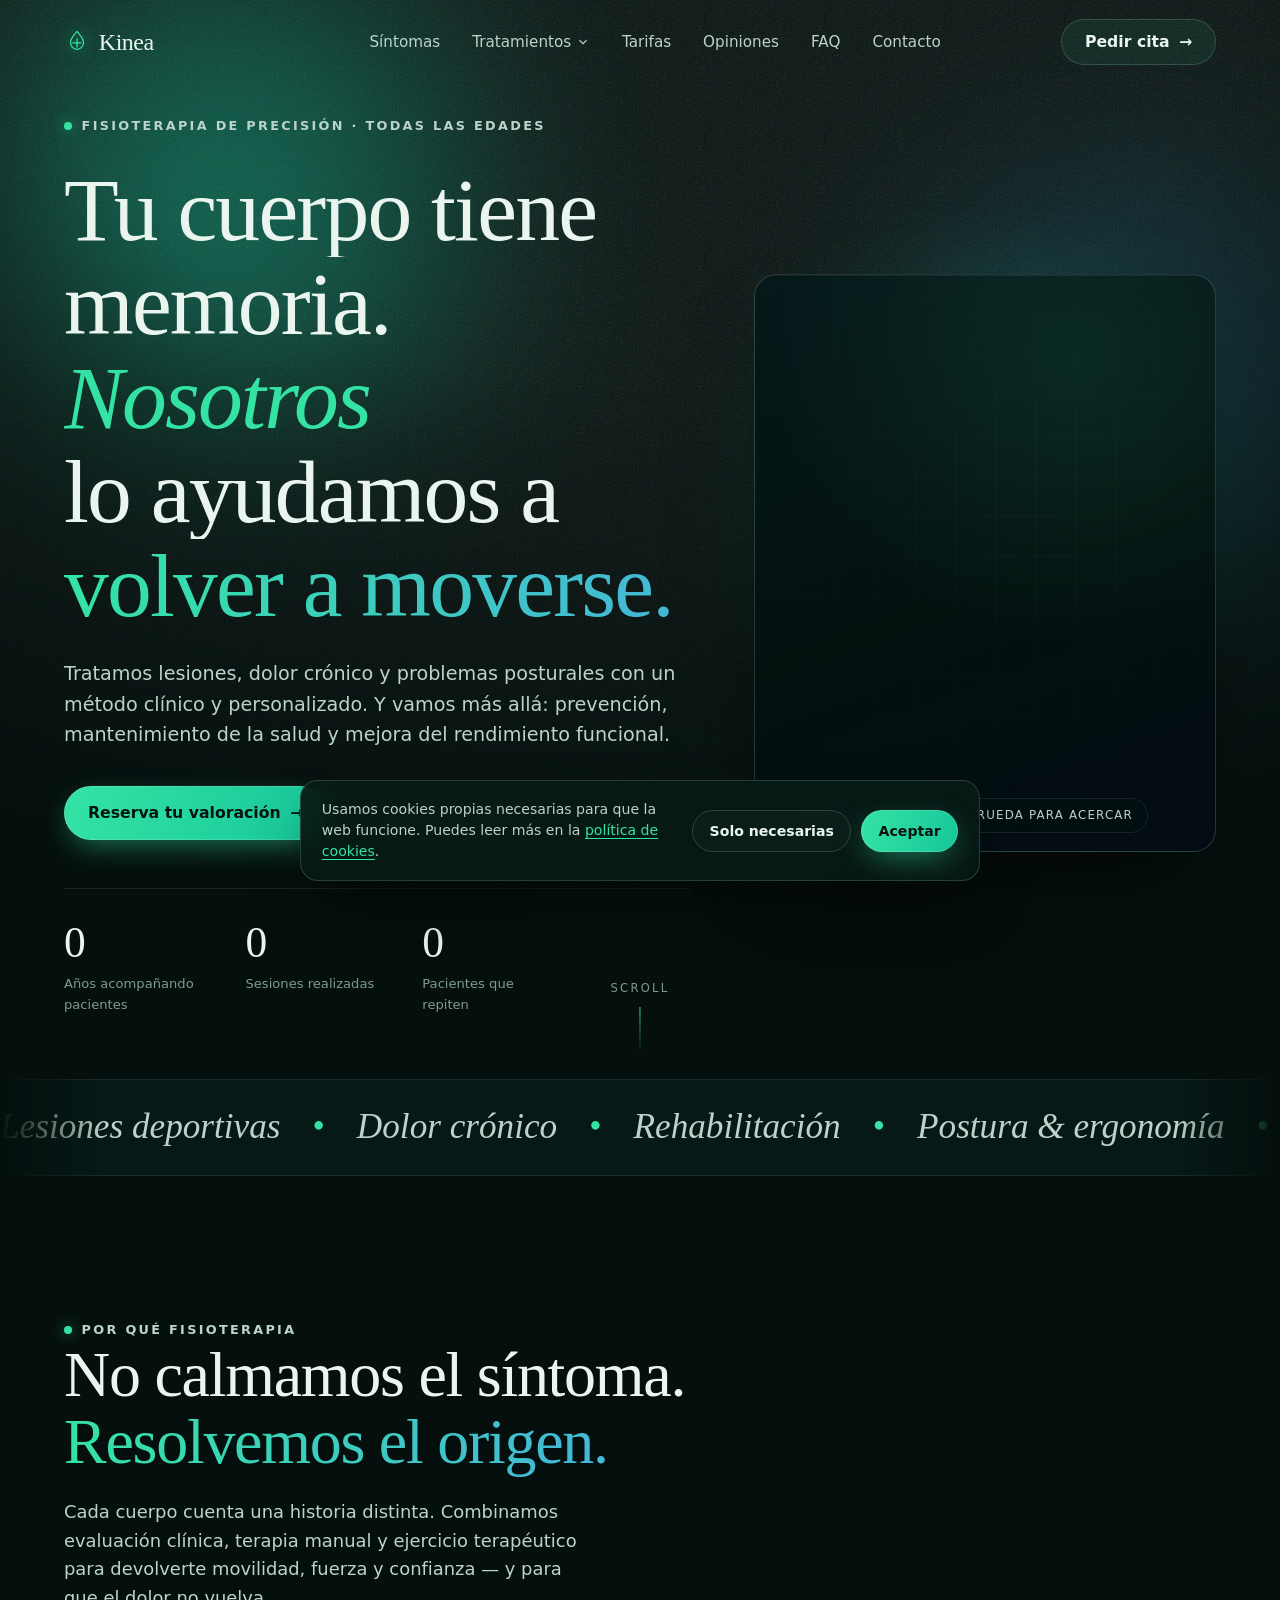
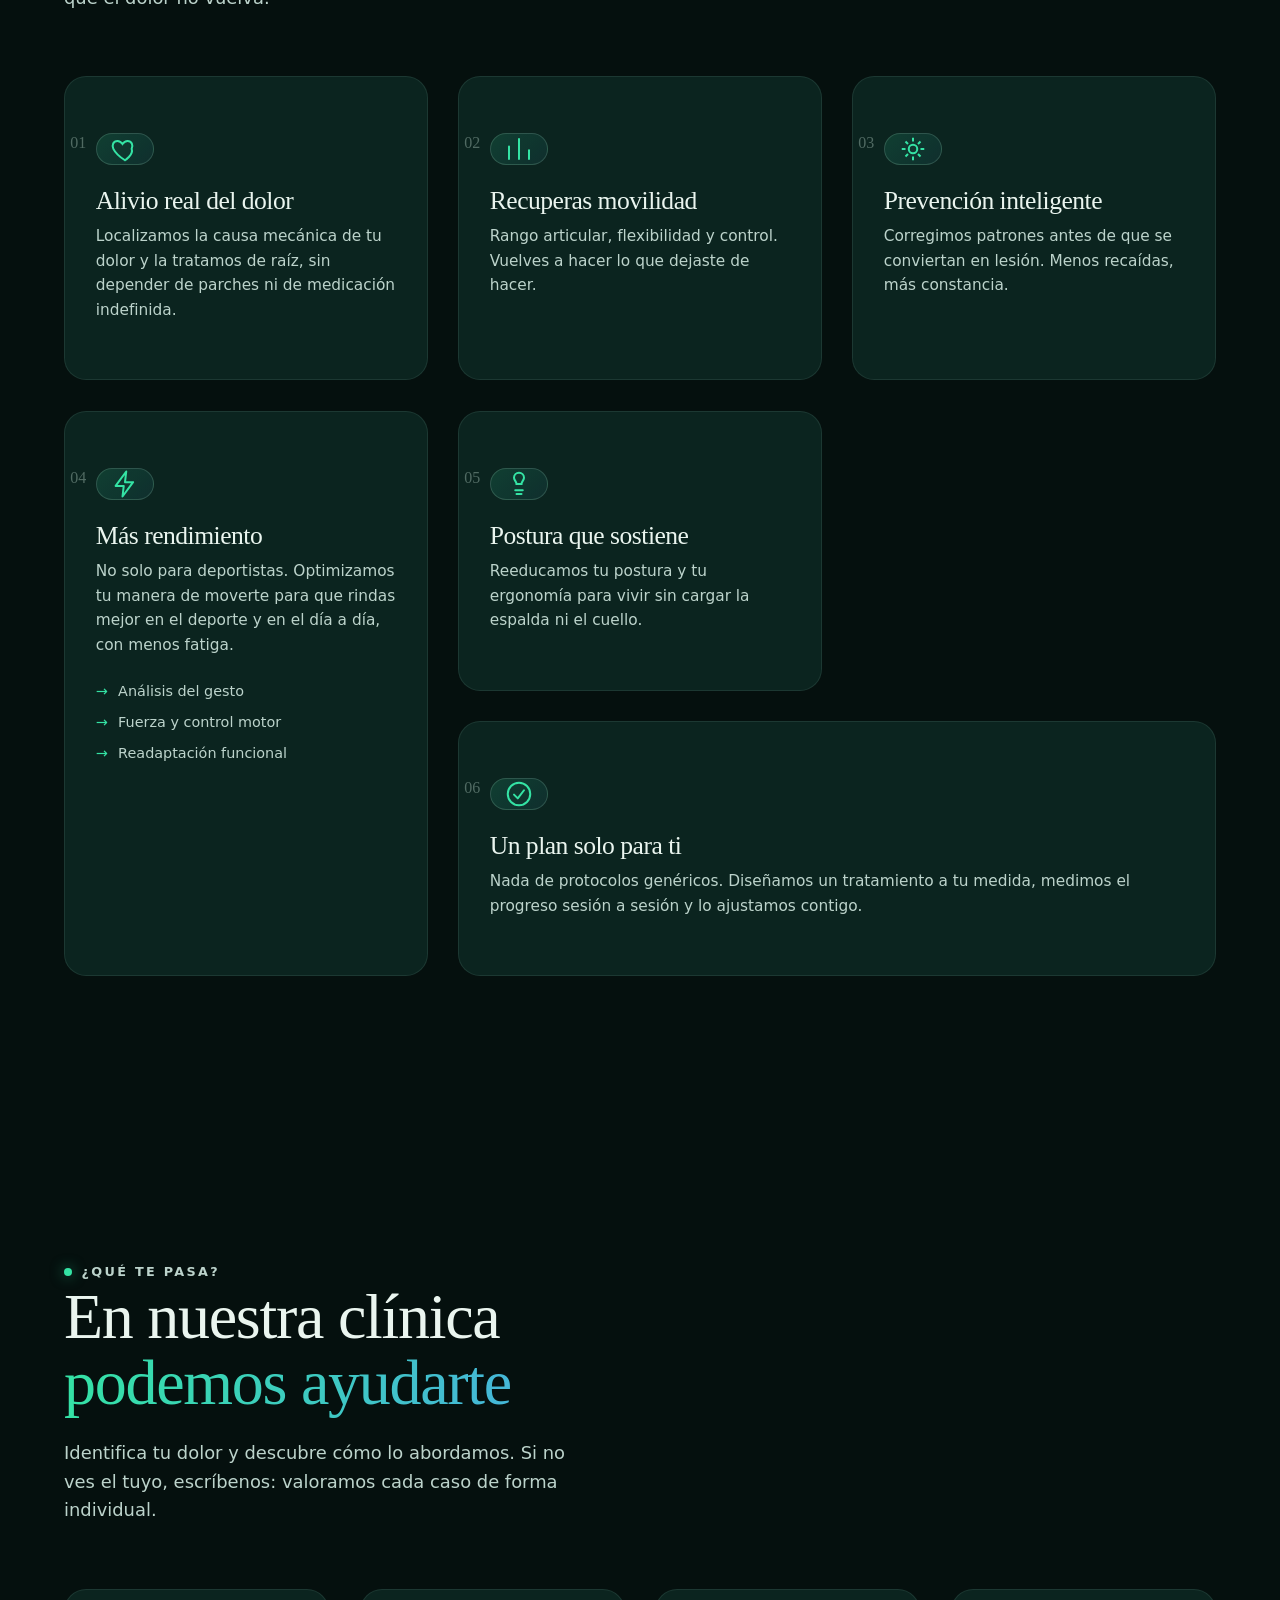
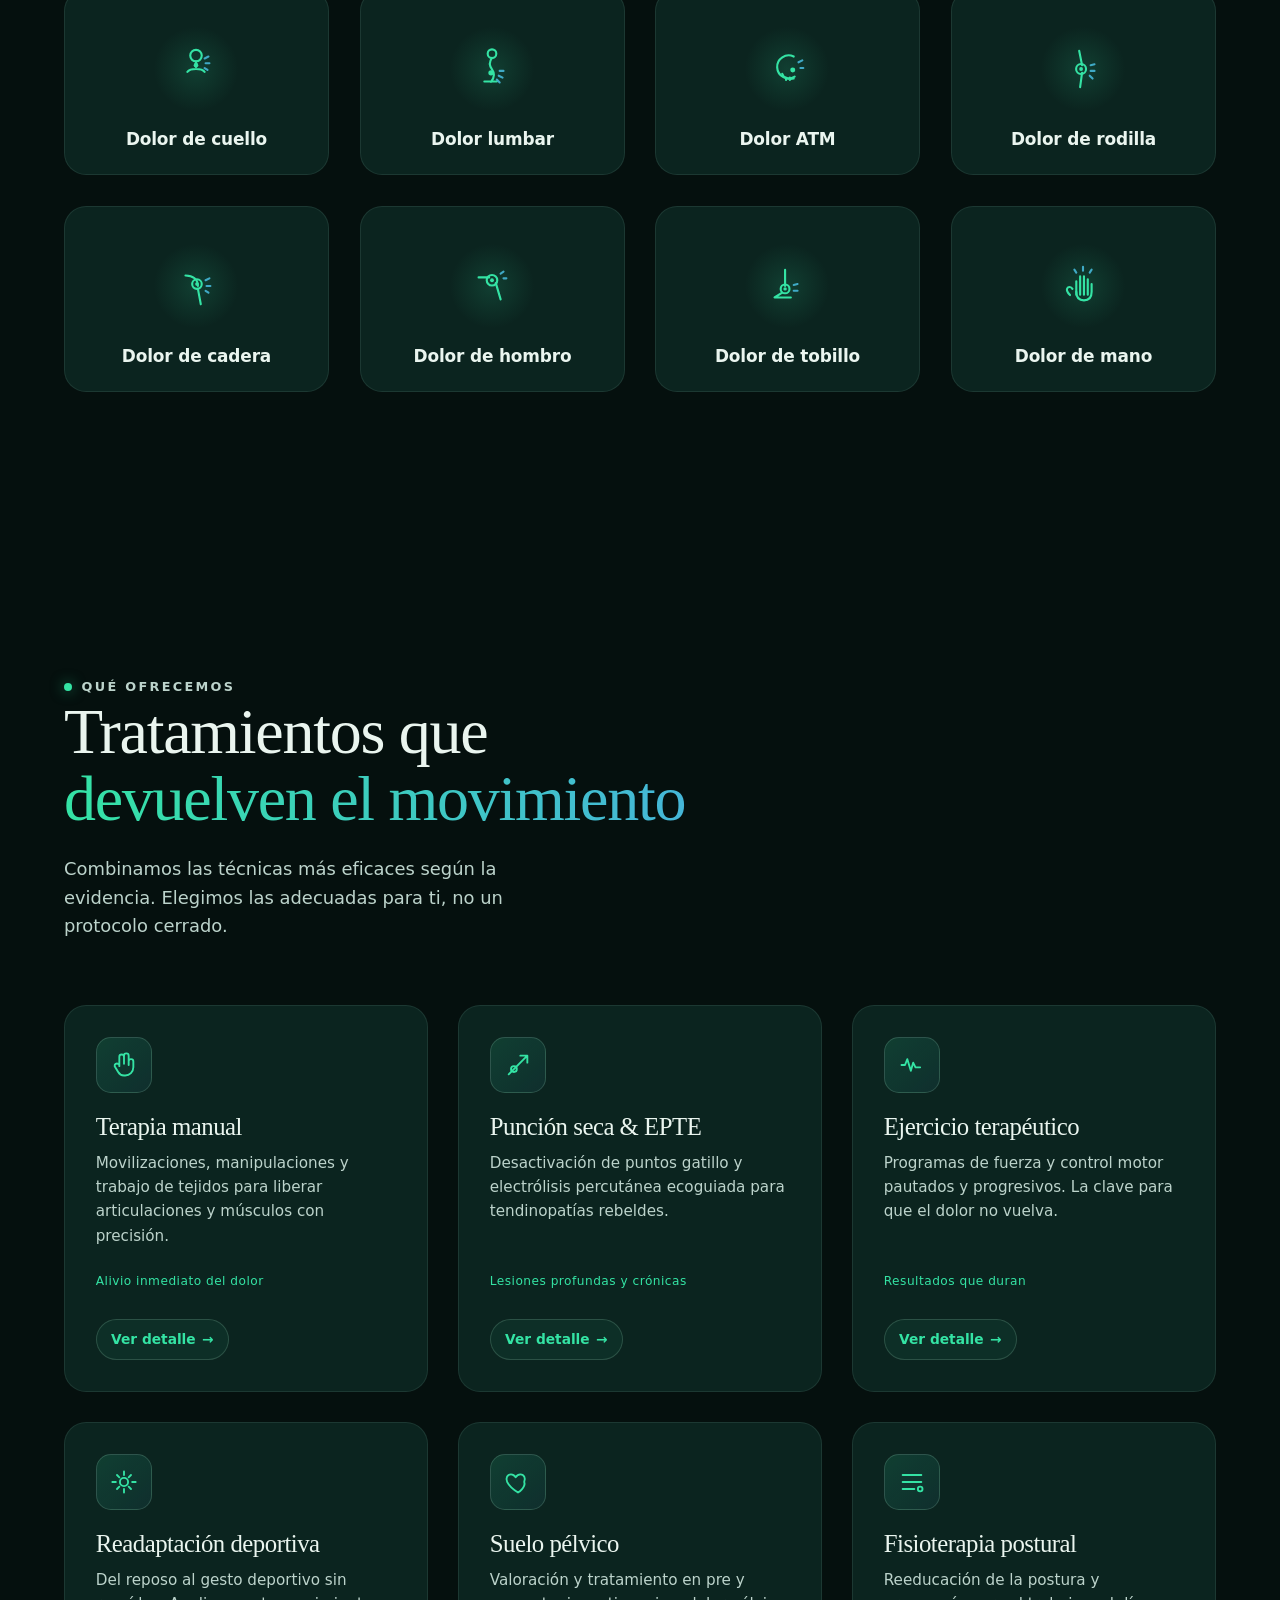
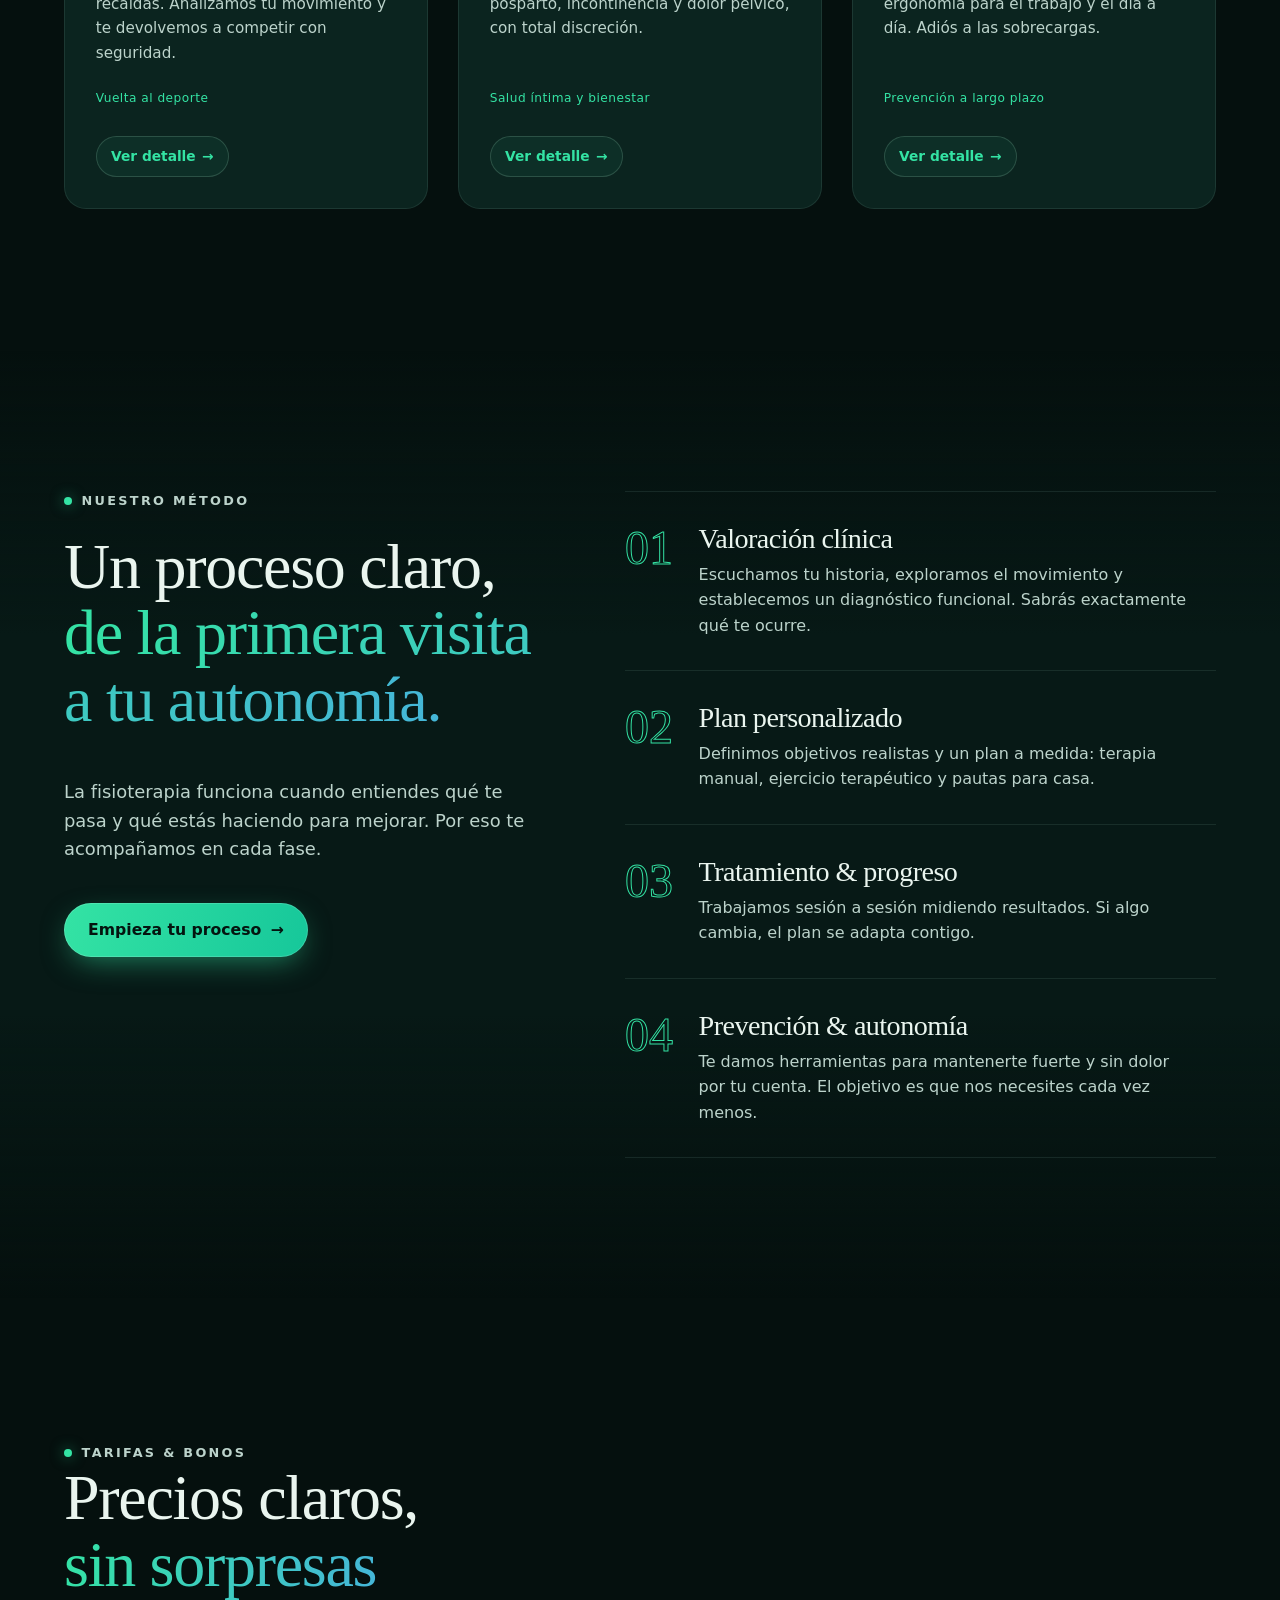
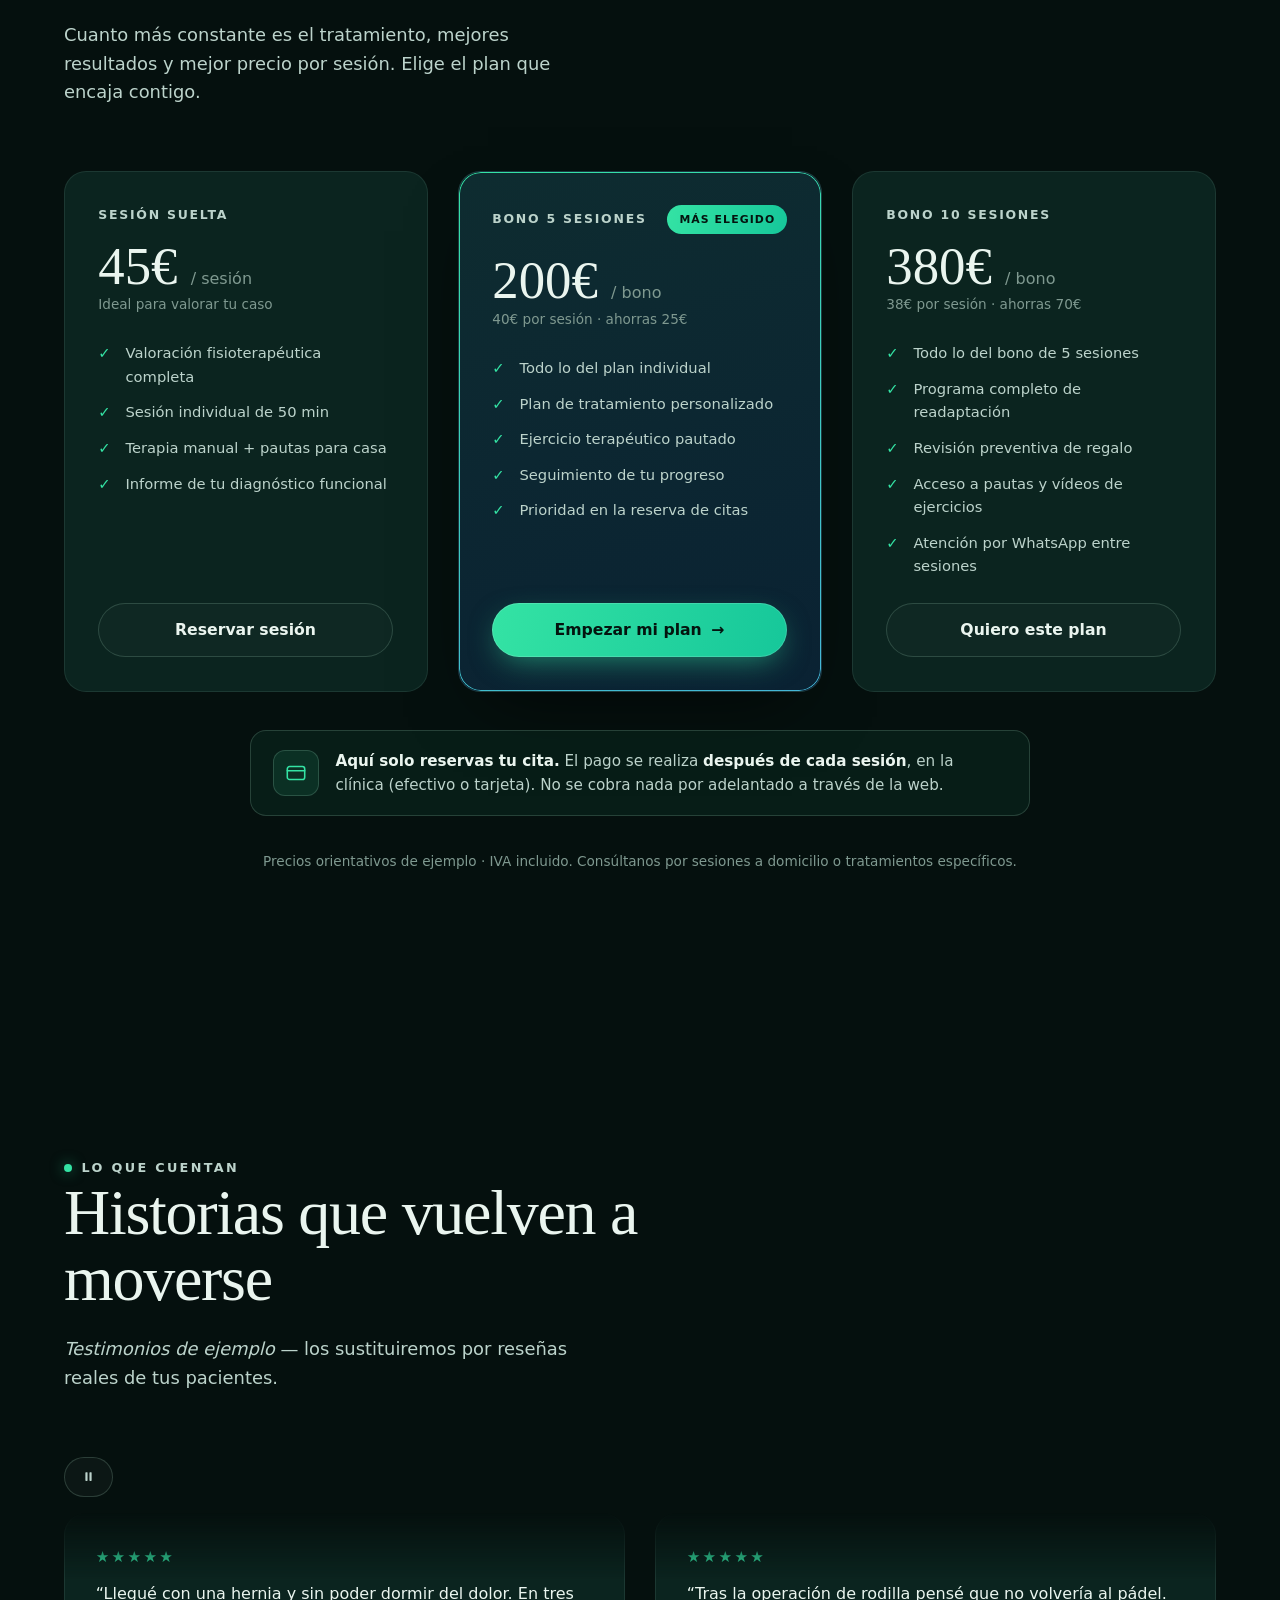
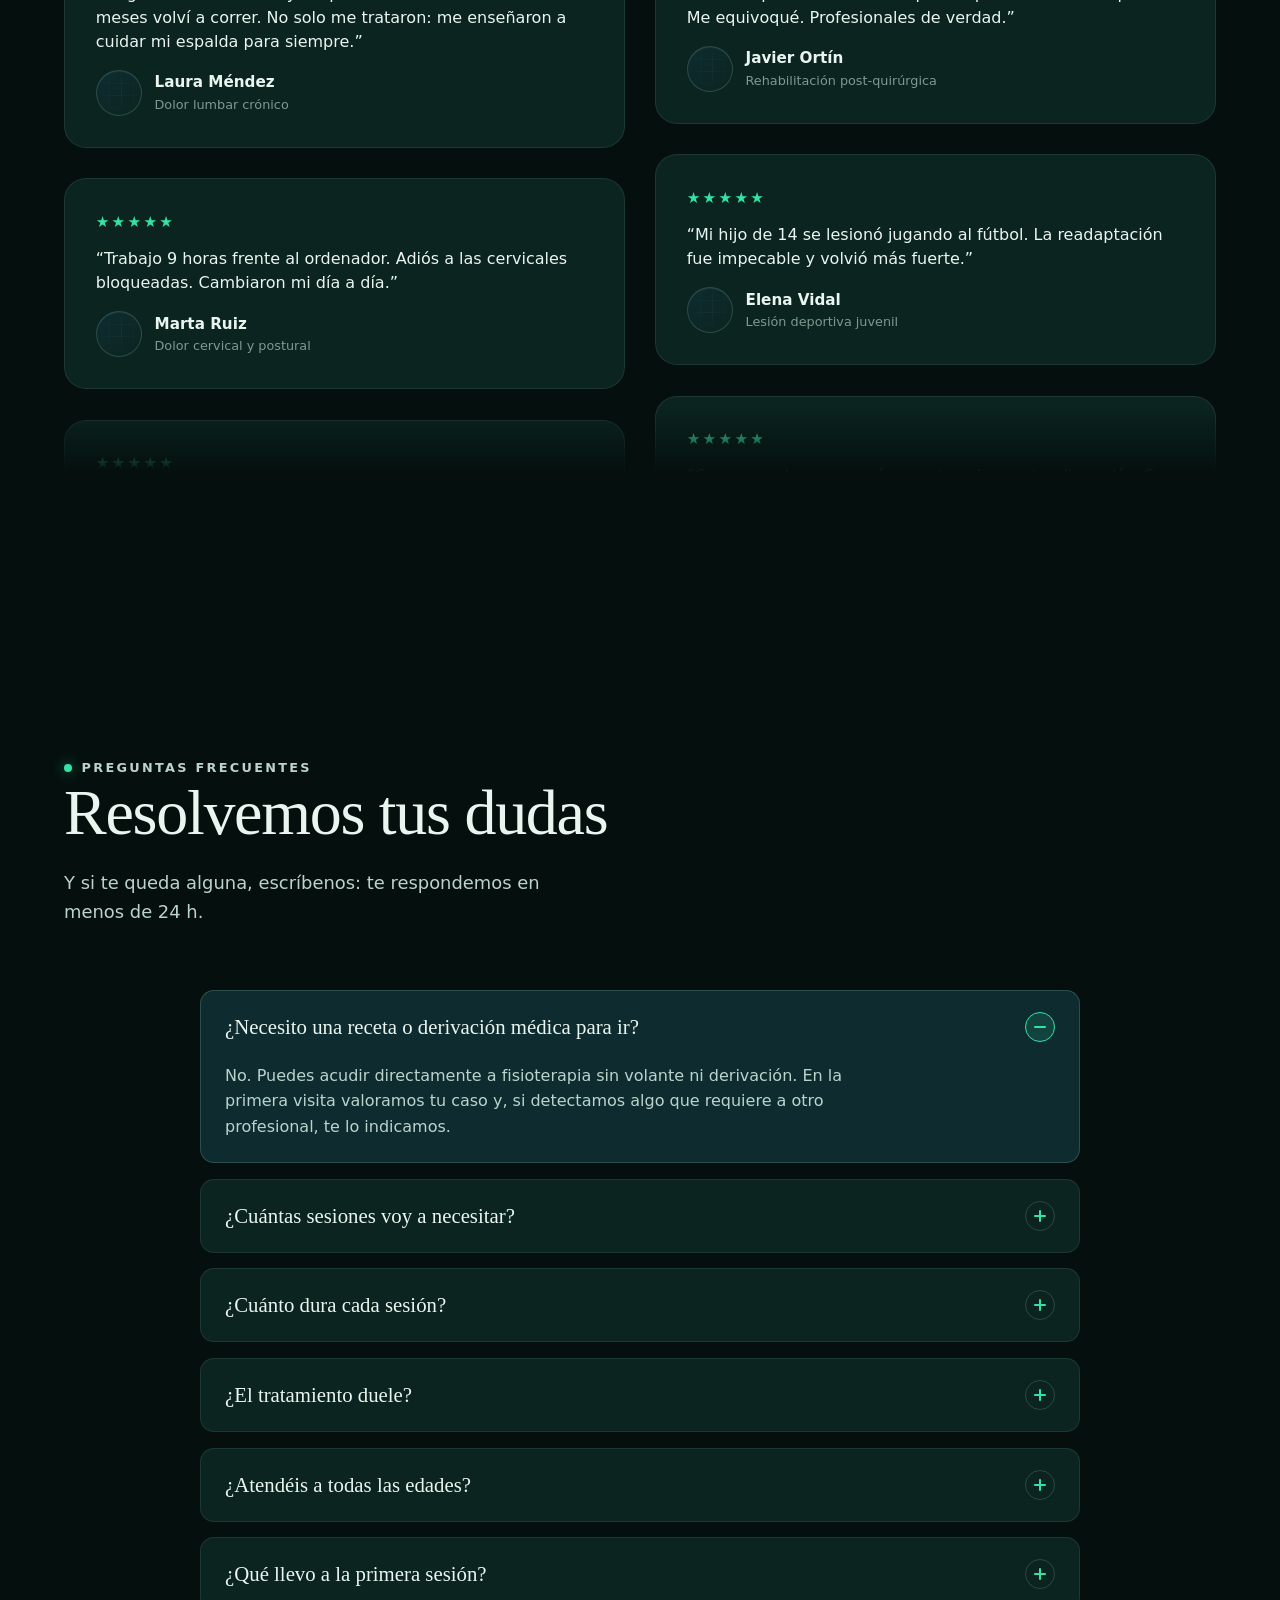
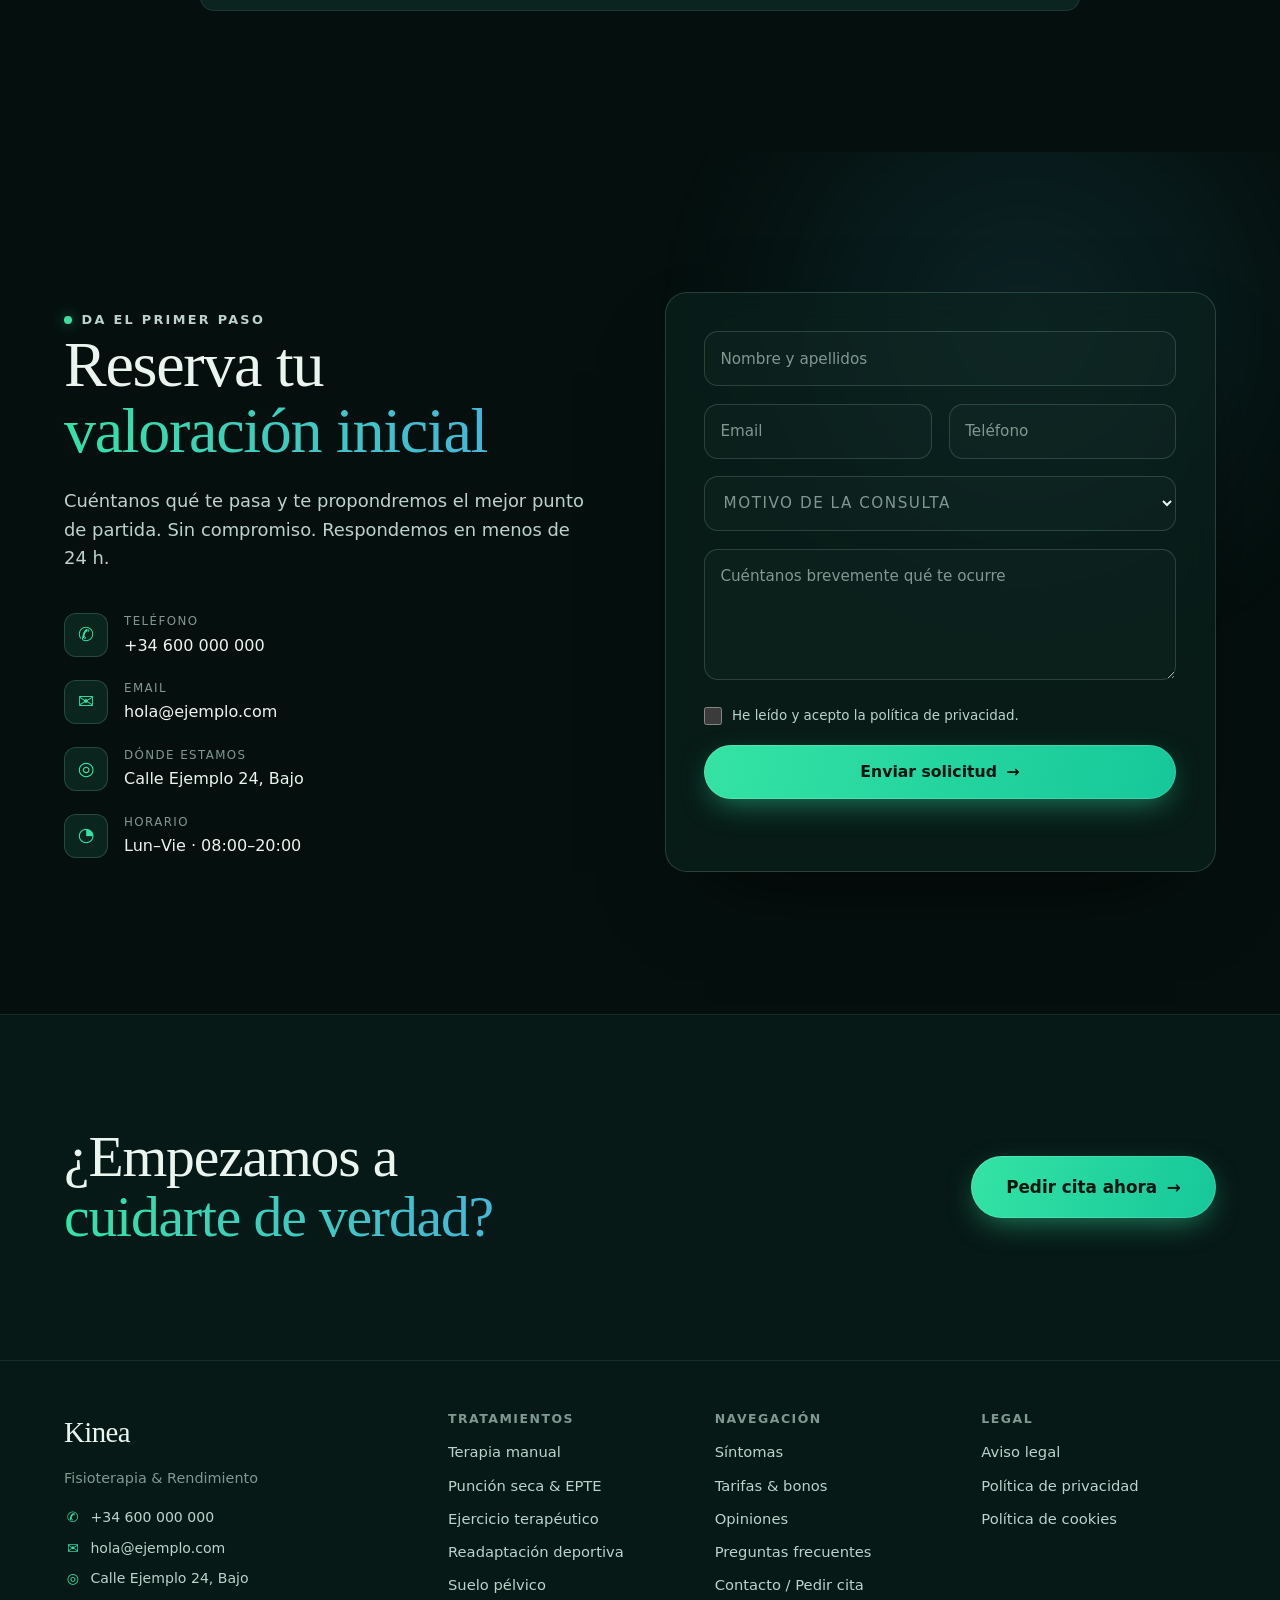
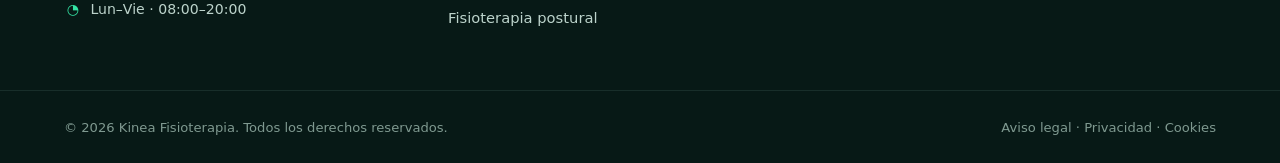
==== commit 200e87ce: "Arregla titulos invisibles y recortados en las secciones - Quita content-visibility: impedia que el " ====
--- a/index.html
+++ b/index.html
@@ -32,7 +32,7 @@
   <link rel="preload" as="style" href="https://fonts.googleapis.com/css2?family=Fraunces:ital,opsz,wght@0,9..144,300..700;1,9..144,300..600&family=Inter:wght@300;400;500;600;700&display=swap" />
   <link rel="stylesheet" href="https://fonts.googleapis.com/css2?family=Fraunces:ital,opsz,wght@0,9..144,300..700;1,9..144,300..600&family=Inter:wght@300;400;500;600;700&display=swap" />
 
-  <link rel="stylesheet" href="styles.css?v=20260725e" />
+  <link rel="stylesheet" href="styles.css?v=20260725g" />
 </head>
 <body>
   <a class="skip-link" href="#main">Saltar al contenido</a>
@@ -942,7 +942,7 @@
   </footer>
 
   <script defer src="lib/manifest.js"></script>
-  <script defer src="main.js?v=20260725e"></script>
-  <script defer src="chat.js?v=20260725e"></script>
+  <script defer src="main.js?v=20260725g"></script>
+  <script defer src="chat.js?v=20260725g"></script>
 </body>
 </html>
--- a/styles.css
+++ b/styles.css
@@ -631,15 +631,24 @@
 
 .is-ready [data-reveal] { will-change: opacity, transform; }
 
-/* Títulos que entran palabra a palabra */
-[data-split] .w { display: inline-block; overflow: hidden; vertical-align: top; }
+/* Títulos que entran palabra a palabra.
+   El padding/margin compensado da aire a tildes y descendentes (p, y, g) para
+   que el overflow:hidden no las recorte, sin alterar el interlineado. */
+[data-split] .w {
+  display: inline-block; overflow: hidden; vertical-align: top;
+  padding: .1em .06em .2em; margin: -.1em -.06em -.2em;
+}
 [data-split] .w-i {
   display: inline-block;
-  transform: translateY(105%) rotate(2deg);
+  transform: translateY(115%) rotate(2deg);
   opacity: 0;
   transition: transform .85s var(--ease), opacity .6s var(--ease);
 }
 [data-split].in .w-i { transform: none; opacity: 1; }
+
+/* Red de seguridad: si el navegador no soporta la animación o el observador
+   falla, el título se muestra igualmente. */
+.no-js [data-split] .w-i { transform: none; opacity: 1; }
 
 /* Brillo que sigue al cursor dentro de las tarjetas con tilt */
 [data-tilt] { --mx: 50%; --my: 50%; }
@@ -651,11 +660,10 @@
 [data-tilt]:hover::after { opacity: 1; }
 .bento-card > *, .testi-card > *, .trat-card > *, .plan > *, .lesion > * { position: relative; z-index: 2; }
 
-/* ====== 16b. Rendimiento: no pintar lo que está fuera de pantalla ====== */
-.testimonios, .faq, .tarifas, .tratamientos, .lesiones, .metodo {
-  content-visibility: auto;
-  contain-intrinsic-size: auto 900px;
-}
+/* ====== 16b. Rendimiento ======
+   NO usar content-visibility en secciones con títulos [data-split]: al saltarse
+   el renderizado, el IntersectionObserver no llega a dispararse y los títulos
+   se quedan en su estado inicial (invisibles). La ganancia no compensa. */
 
 /* ====== 17. Responsive ====== */
 @media (max-width: 1080px) {
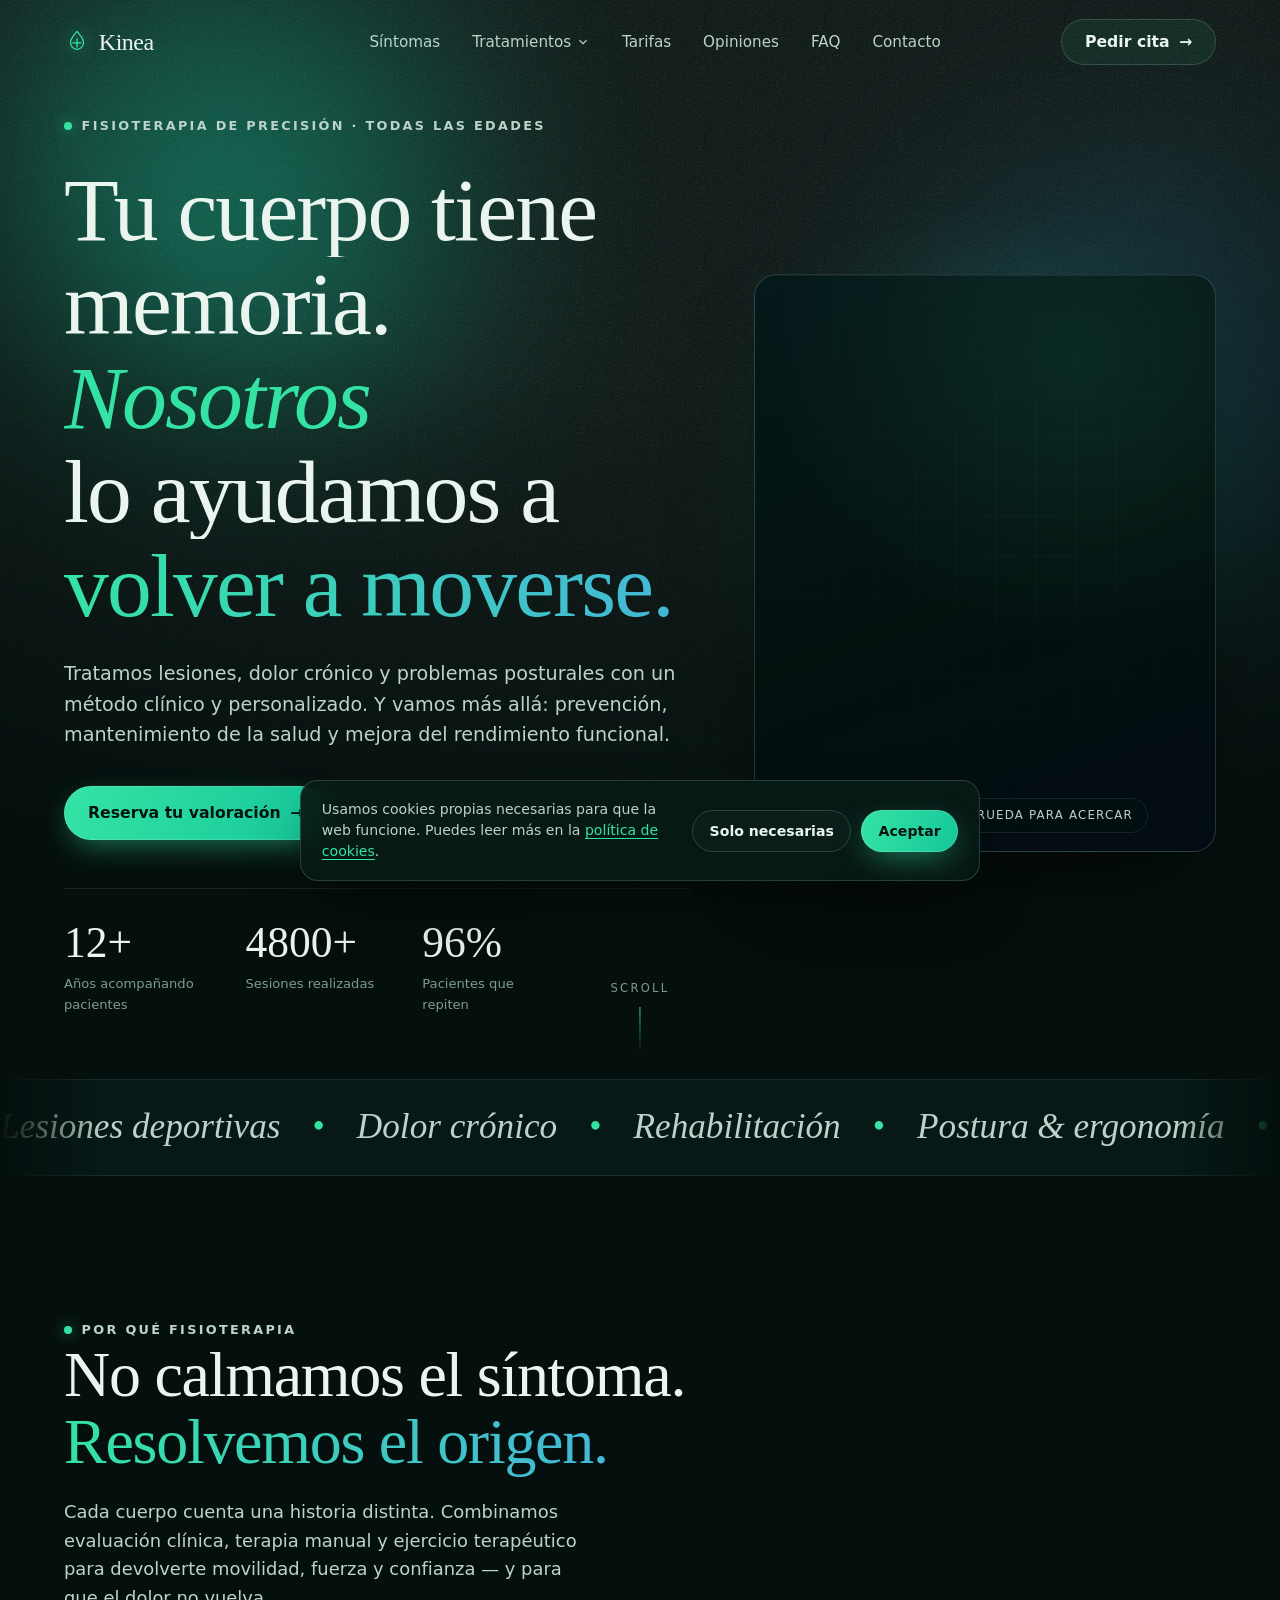
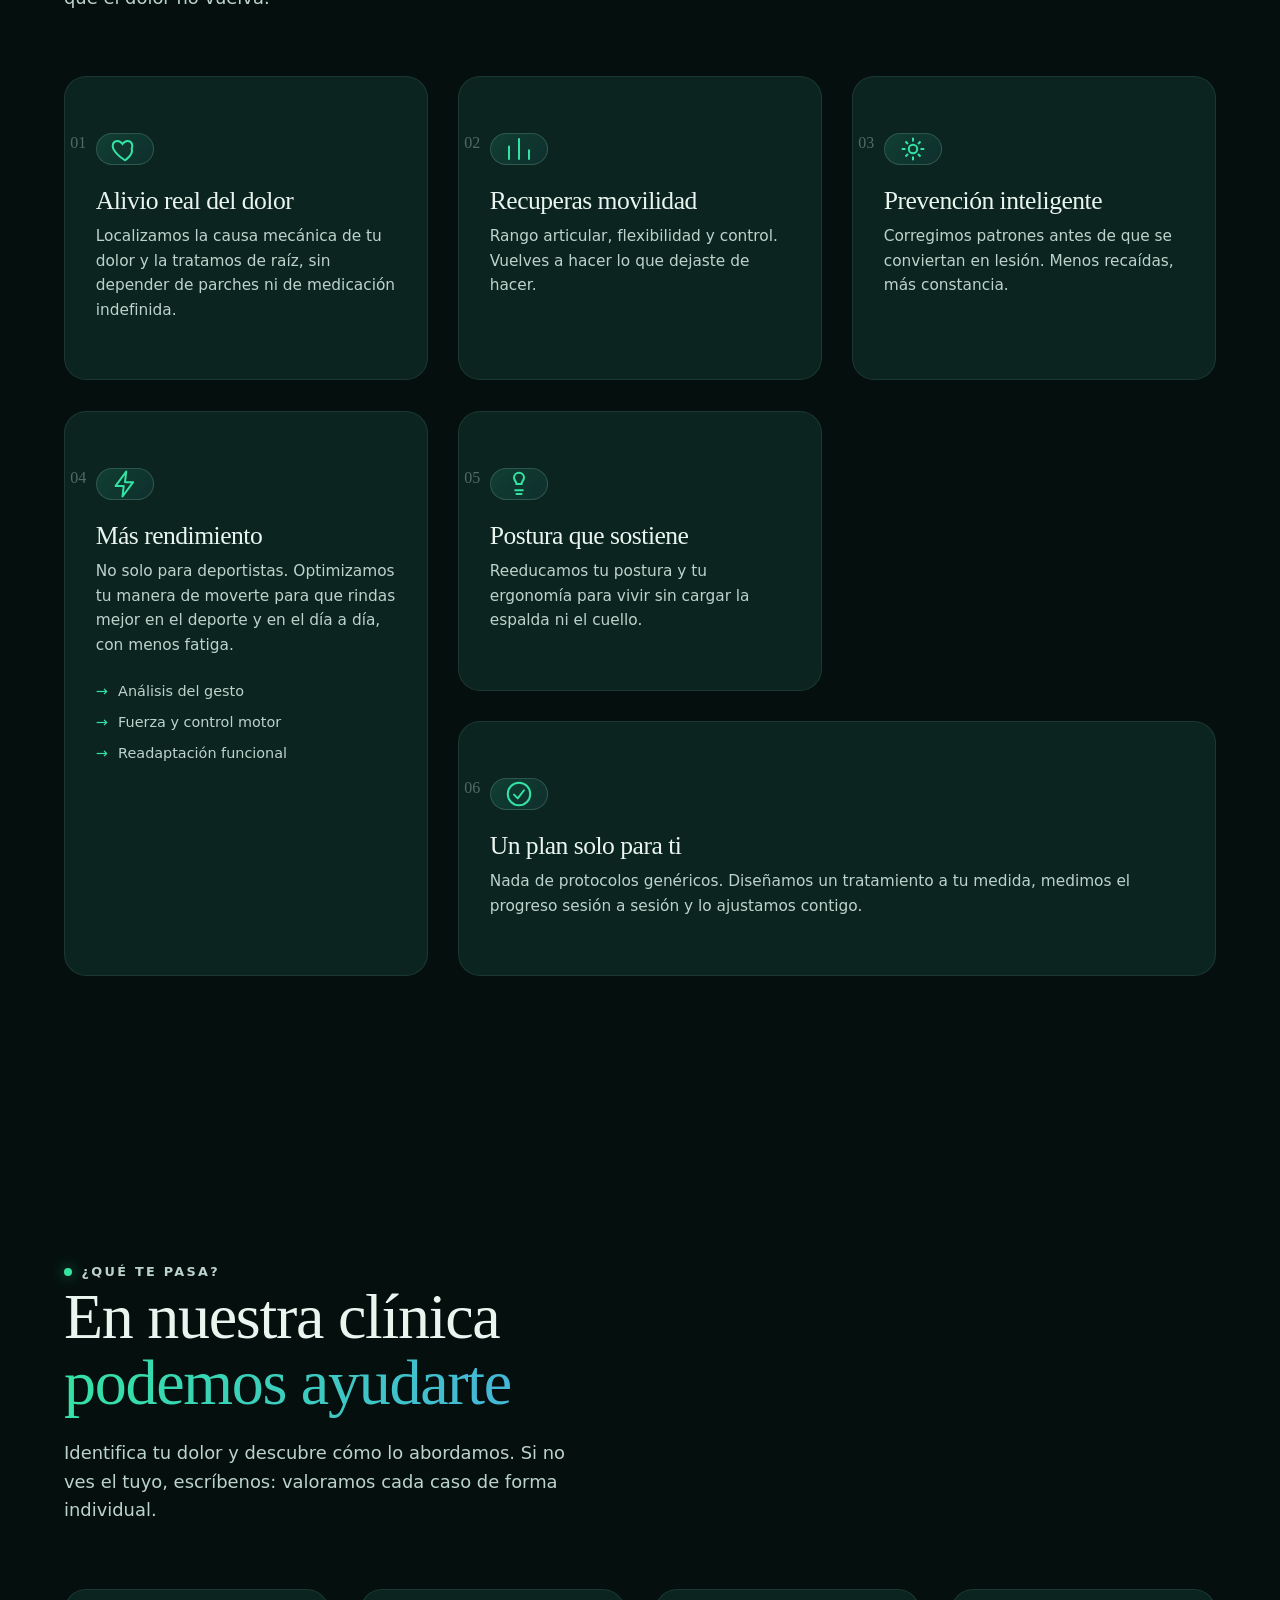
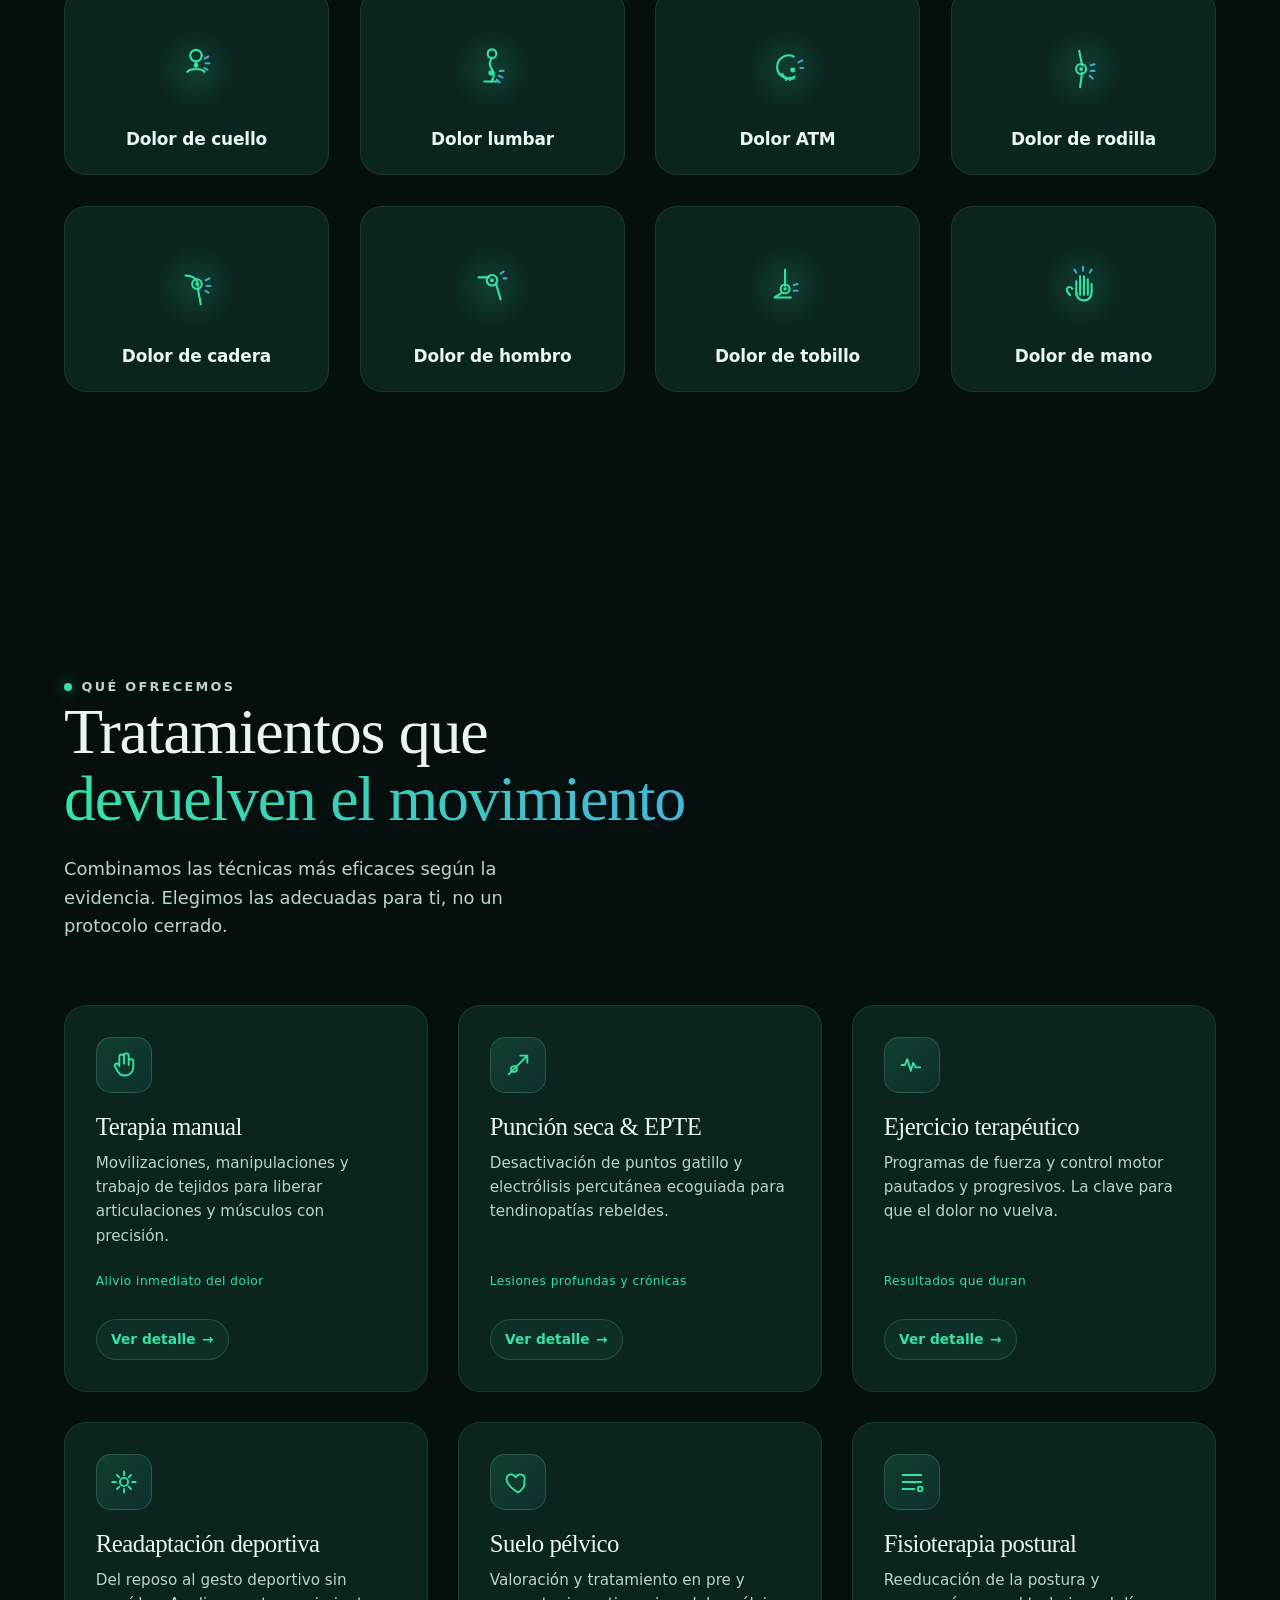
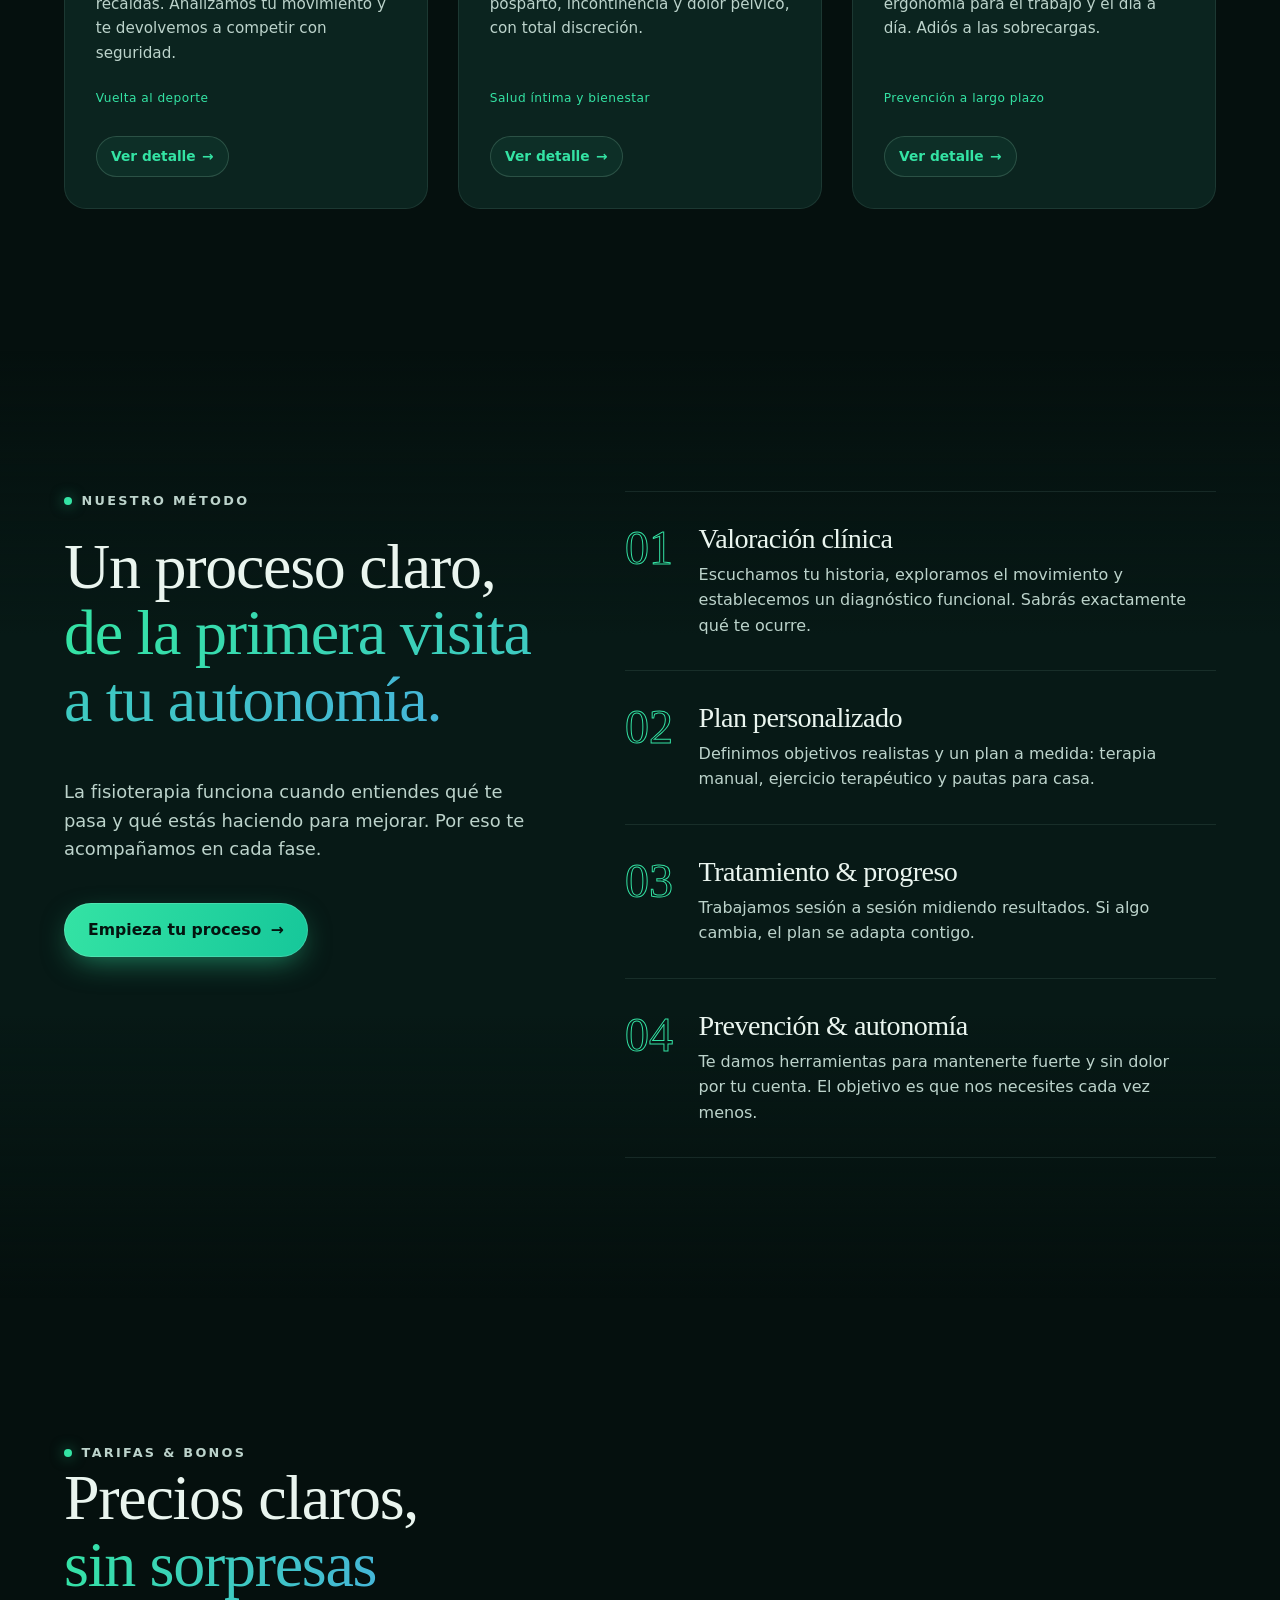
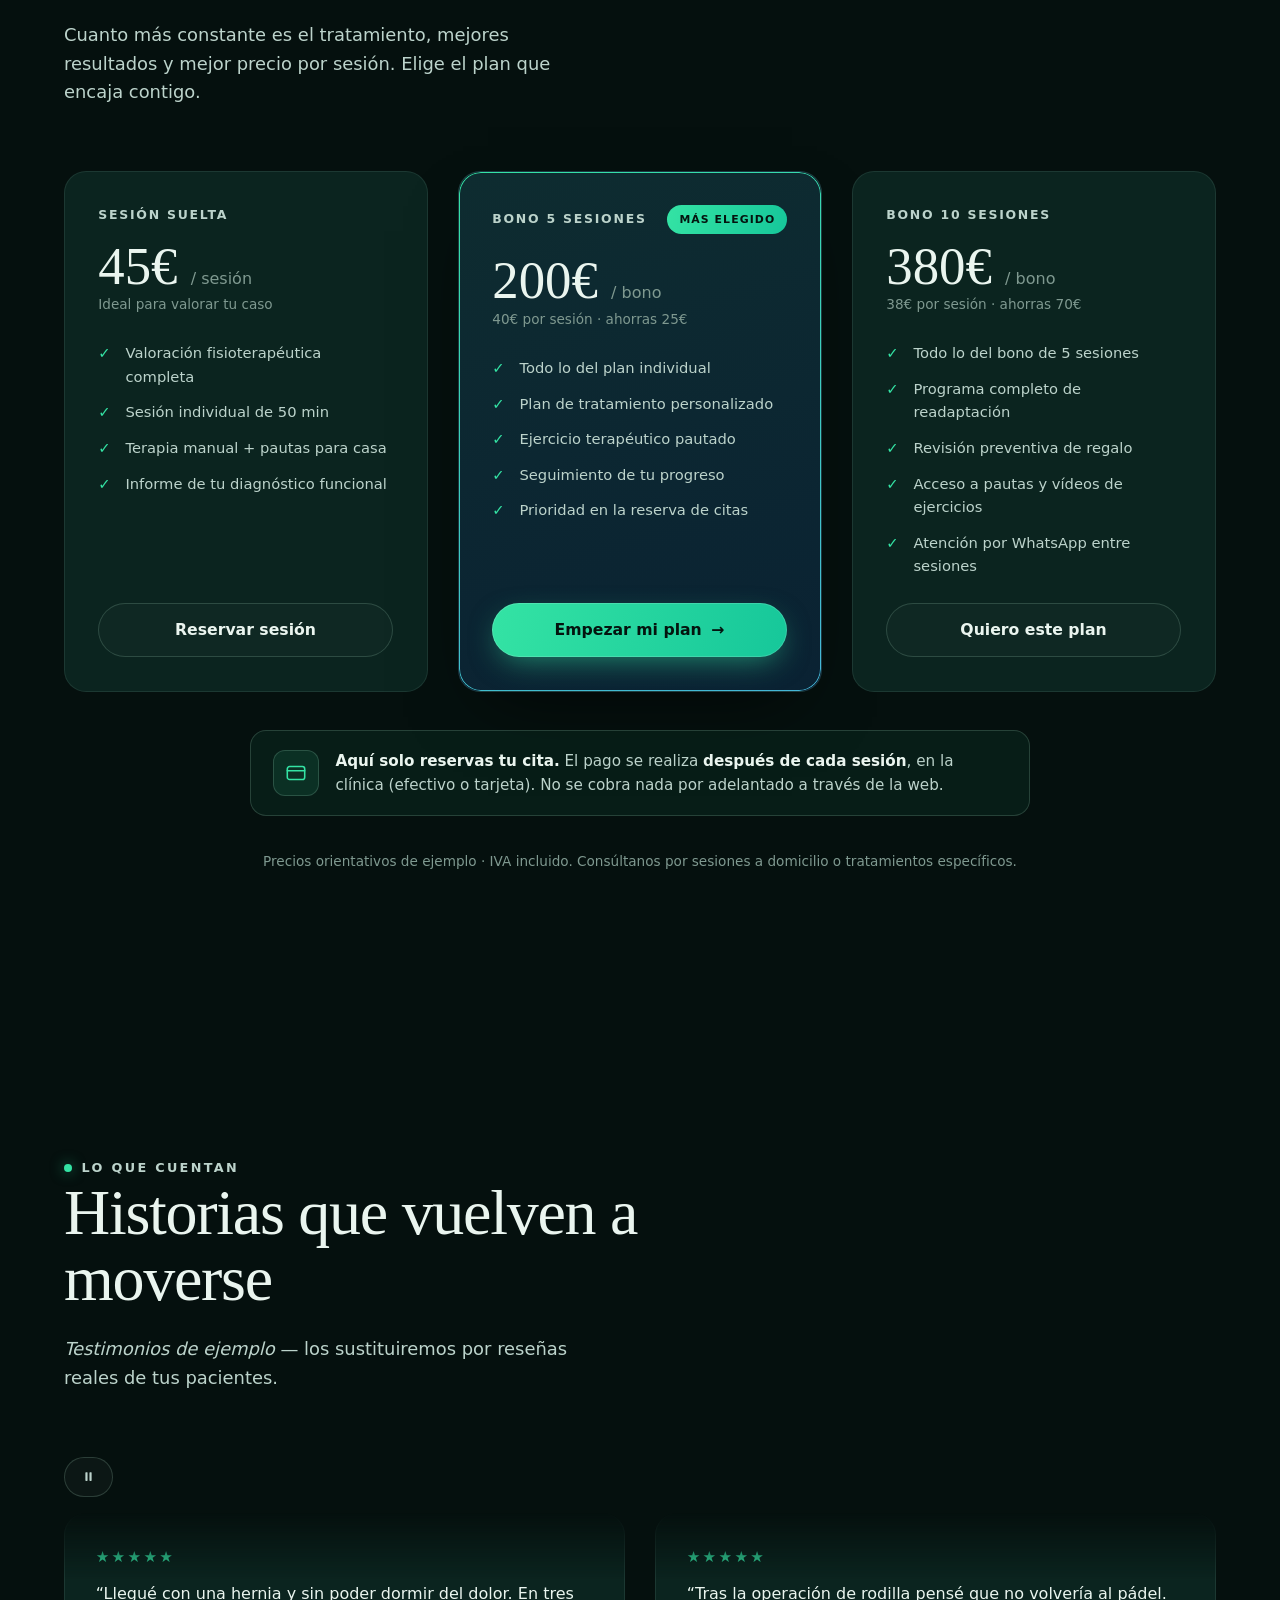
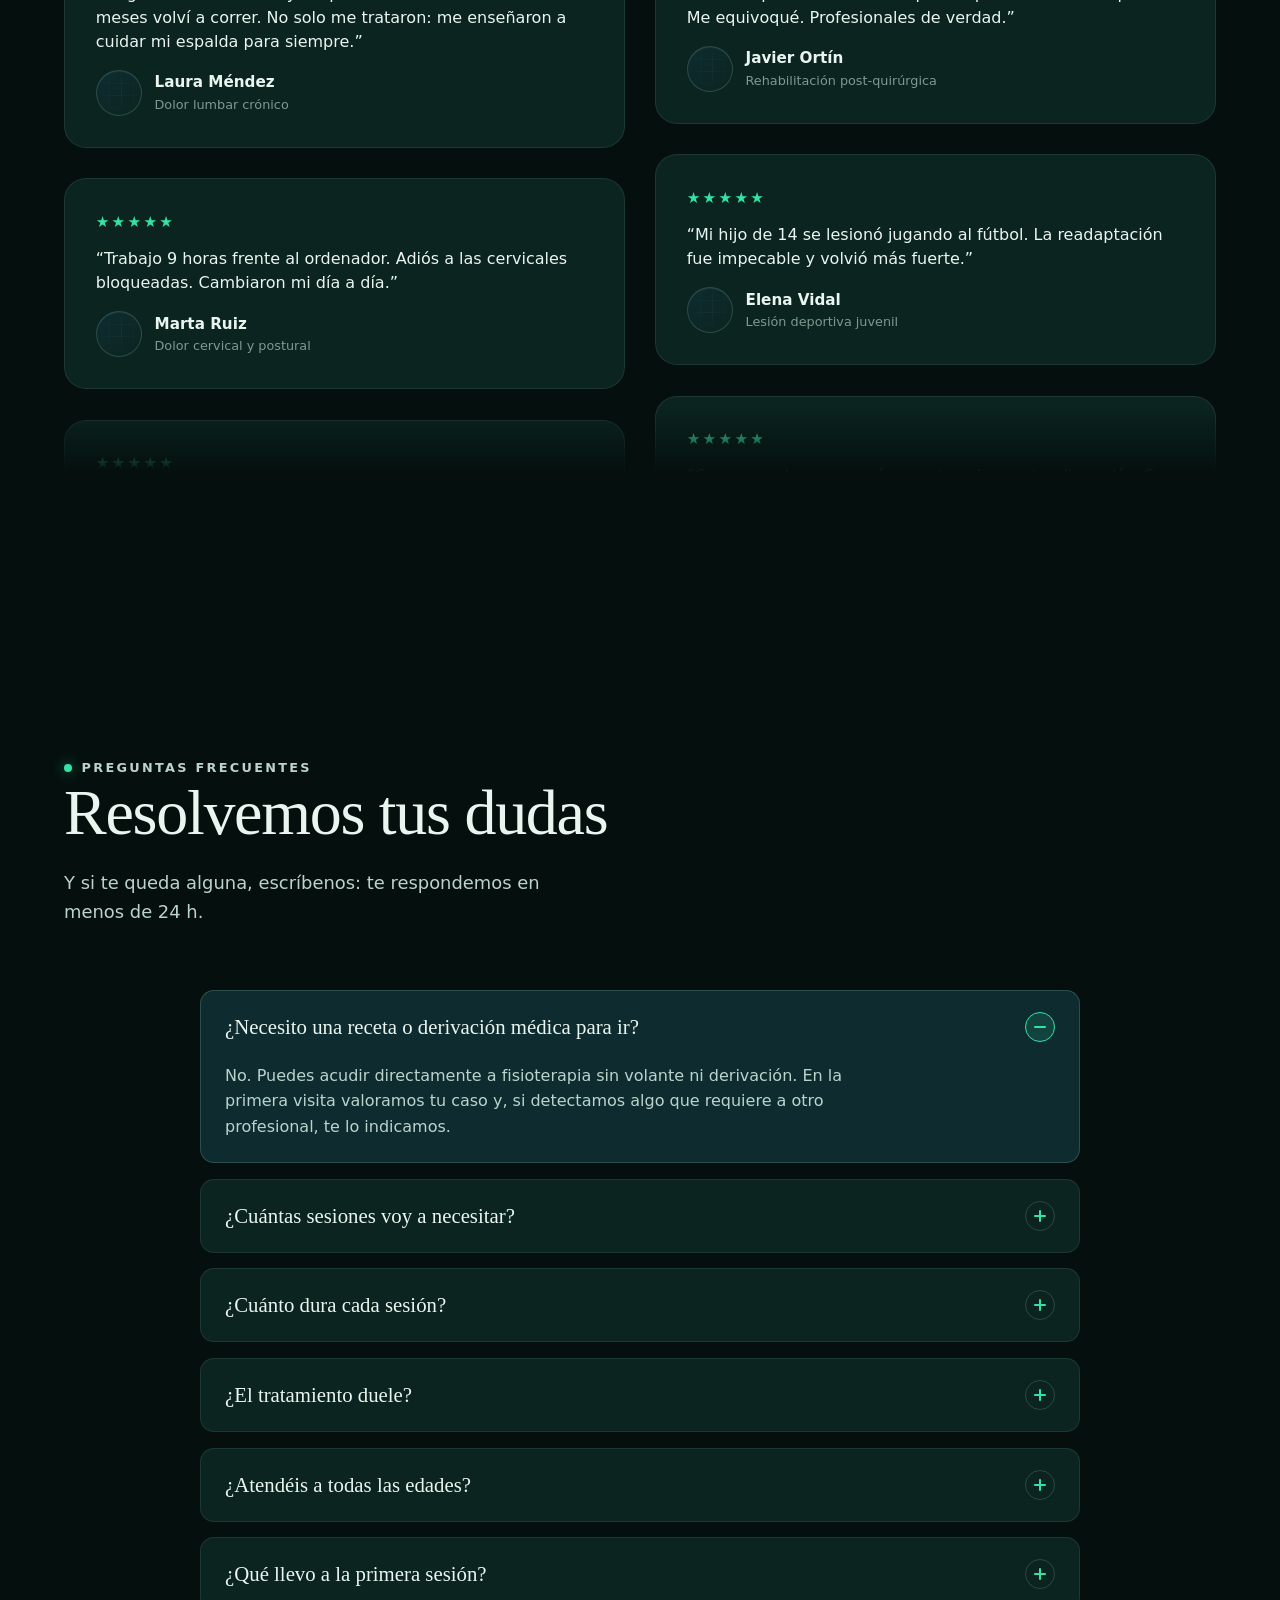
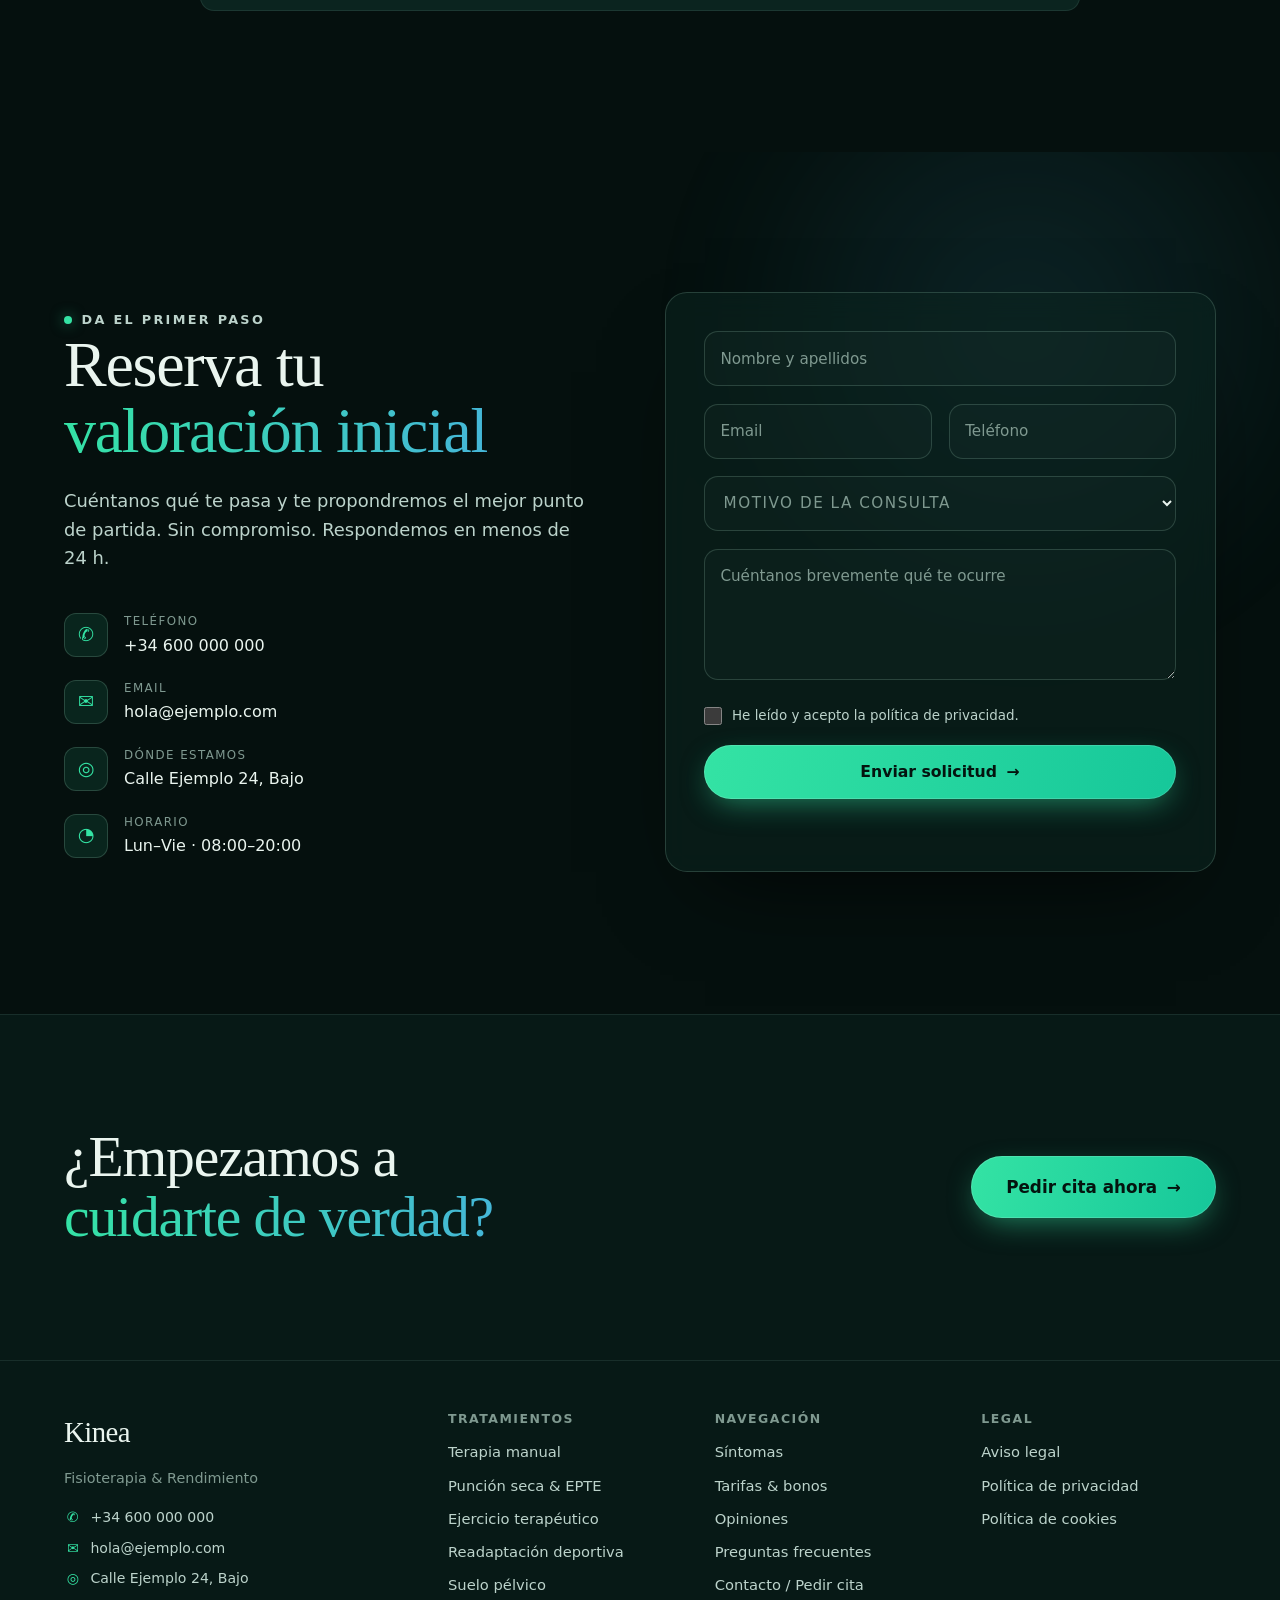
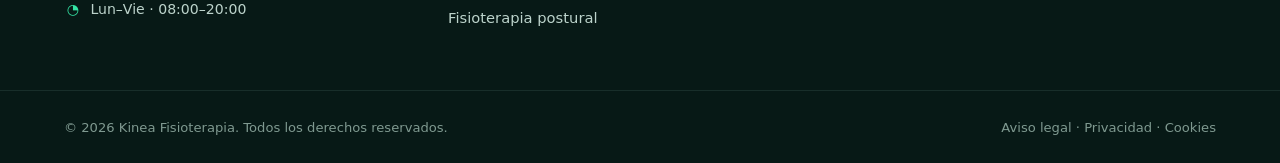
==== commit e3933fd6: "Corrige degradado de texto invisible en titulos con tx-accent La animacion de titulos palabra a pala" ====
--- a/index.html
+++ b/index.html
@@ -32,7 +32,7 @@
   <link rel="preload" as="style" href="https://fonts.googleapis.com/css2?family=Fraunces:ital,opsz,wght@0,9..144,300..700;1,9..144,300..600&family=Inter:wght@300;400;500;600;700&display=swap" />
   <link rel="stylesheet" href="https://fonts.googleapis.com/css2?family=Fraunces:ital,opsz,wght@0,9..144,300..700;1,9..144,300..600&family=Inter:wght@300;400;500;600;700&display=swap" />
 
-  <link rel="stylesheet" href="styles.css?v=20260725g" />
+  <link rel="stylesheet" href="styles.css?v=20260726a" />
 </head>
 <body>
   <a class="skip-link" href="#main">Saltar al contenido</a>
@@ -942,7 +942,7 @@
   </footer>
 
   <script defer src="lib/manifest.js"></script>
-  <script defer src="main.js?v=20260725g"></script>
-  <script defer src="chat.js?v=20260725g"></script>
+  <script defer src="main.js?v=20260726a"></script>
+  <script defer src="chat.js?v=20260726a"></script>
 </body>
 </html>
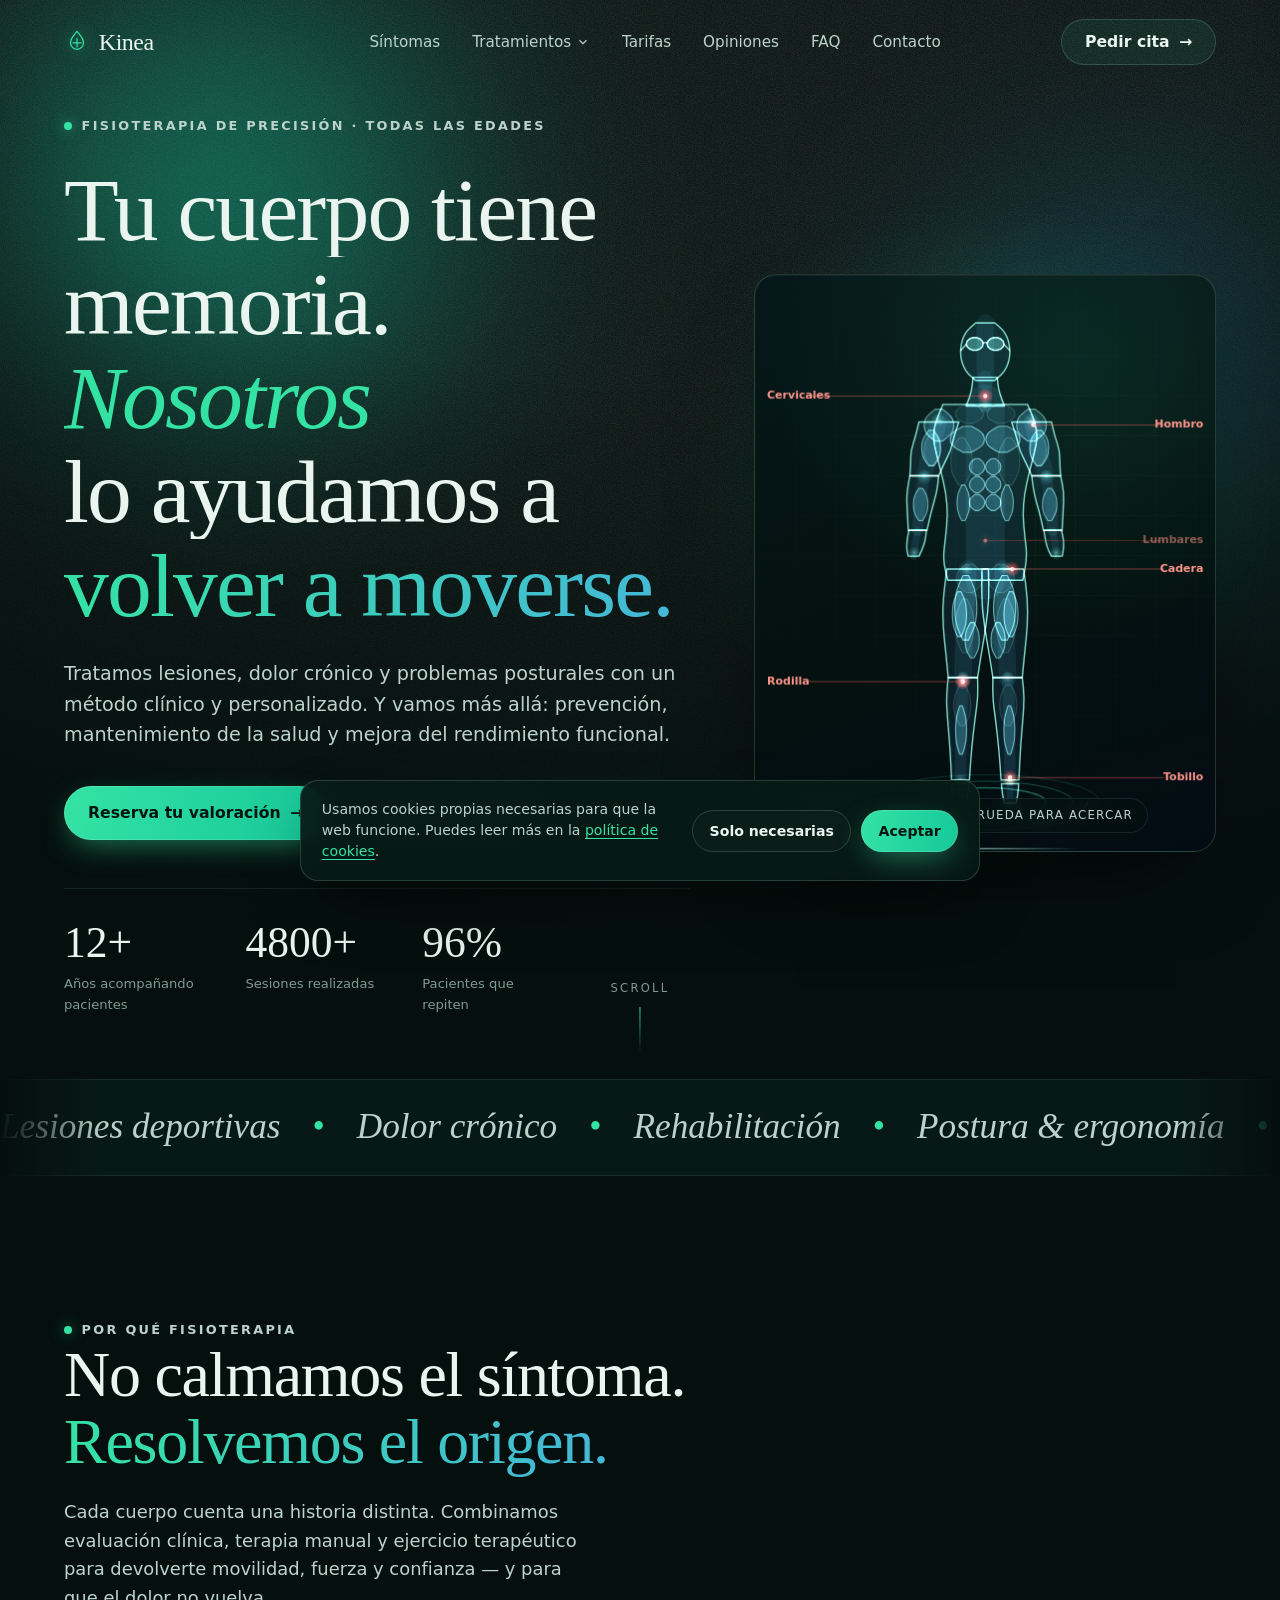
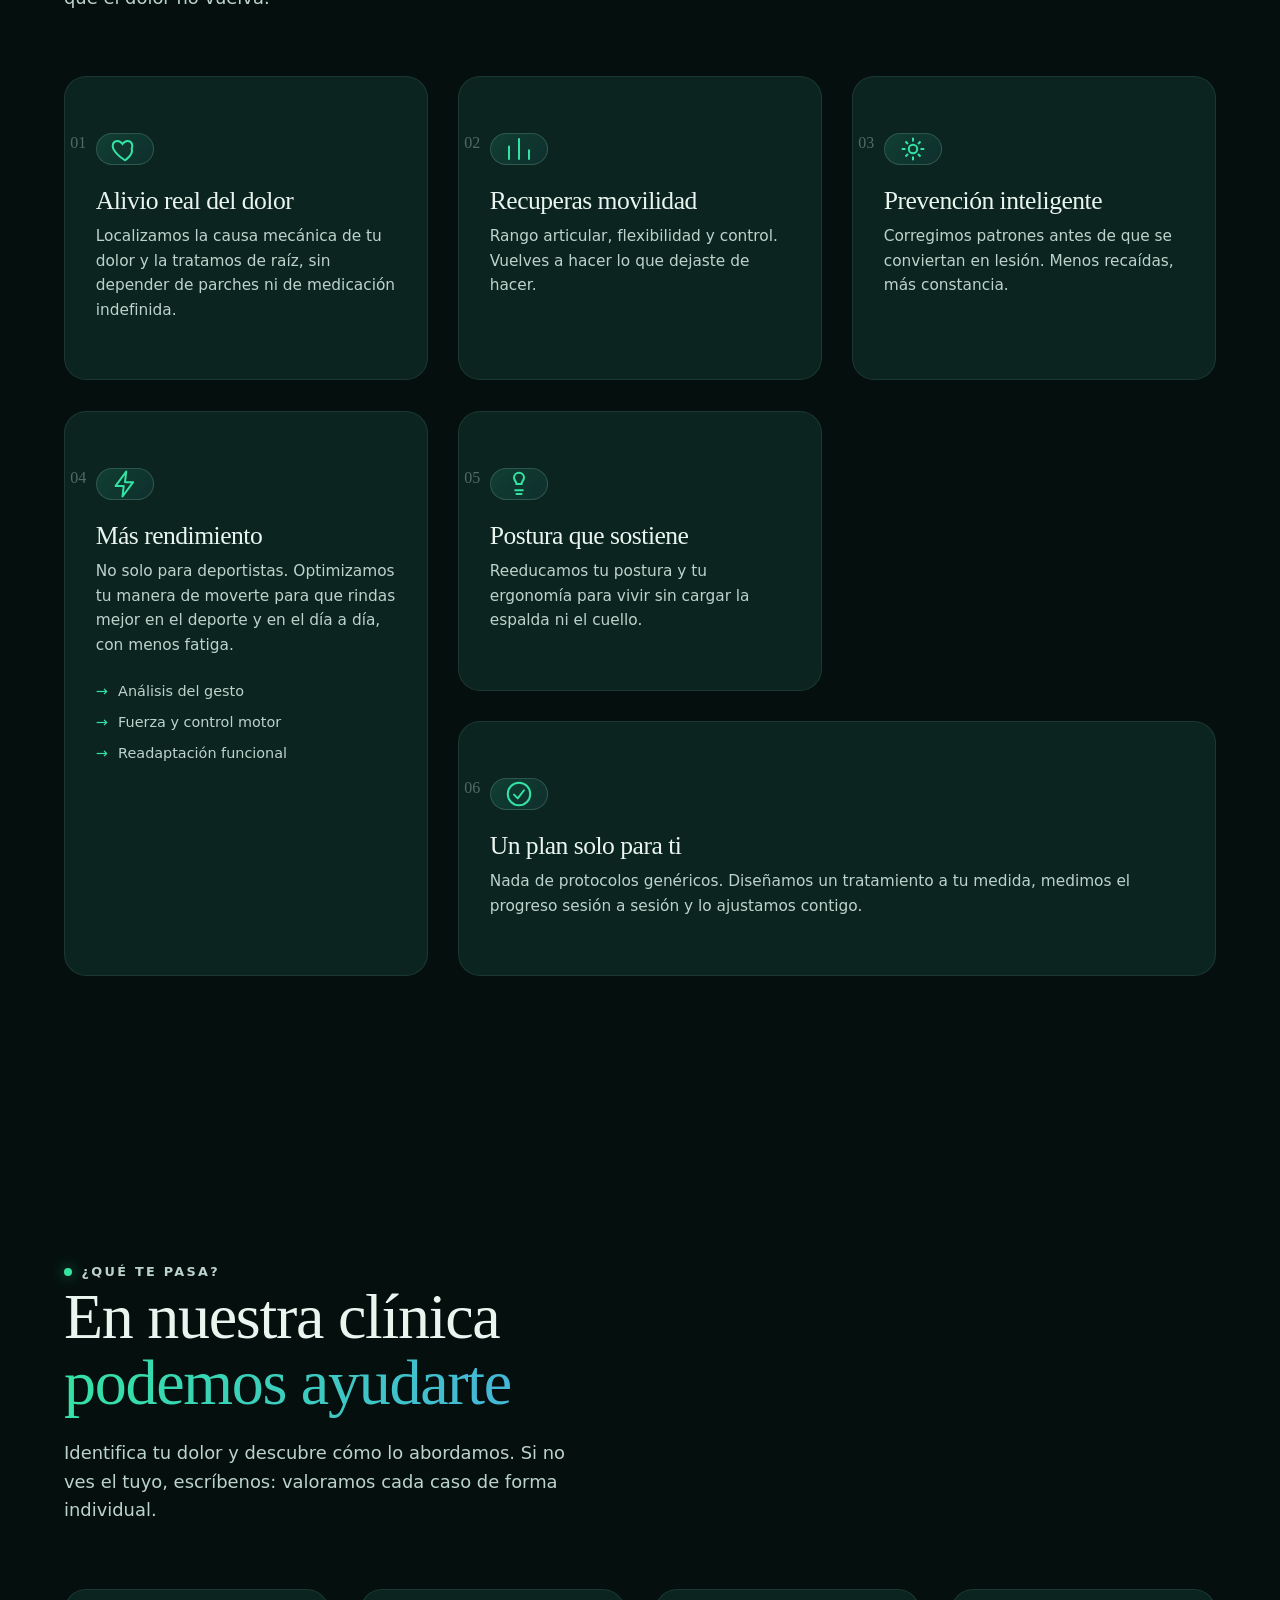
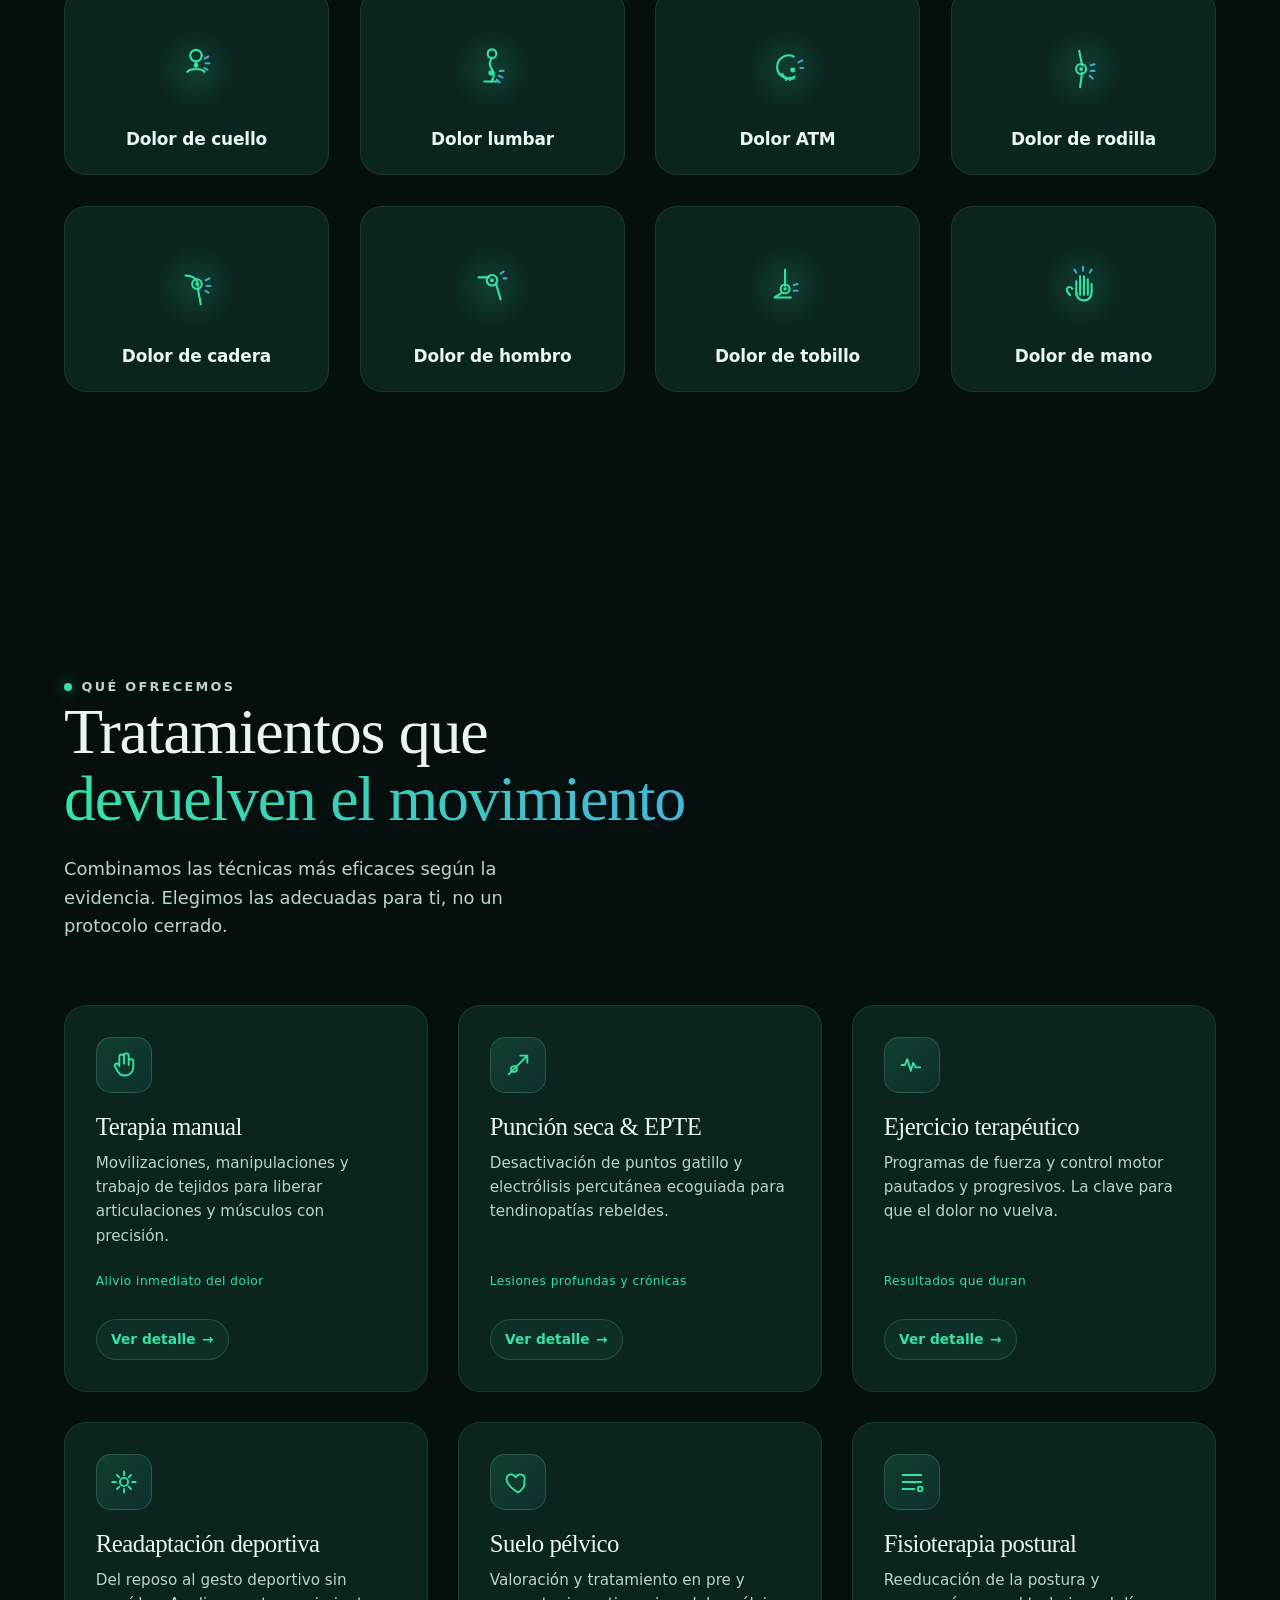
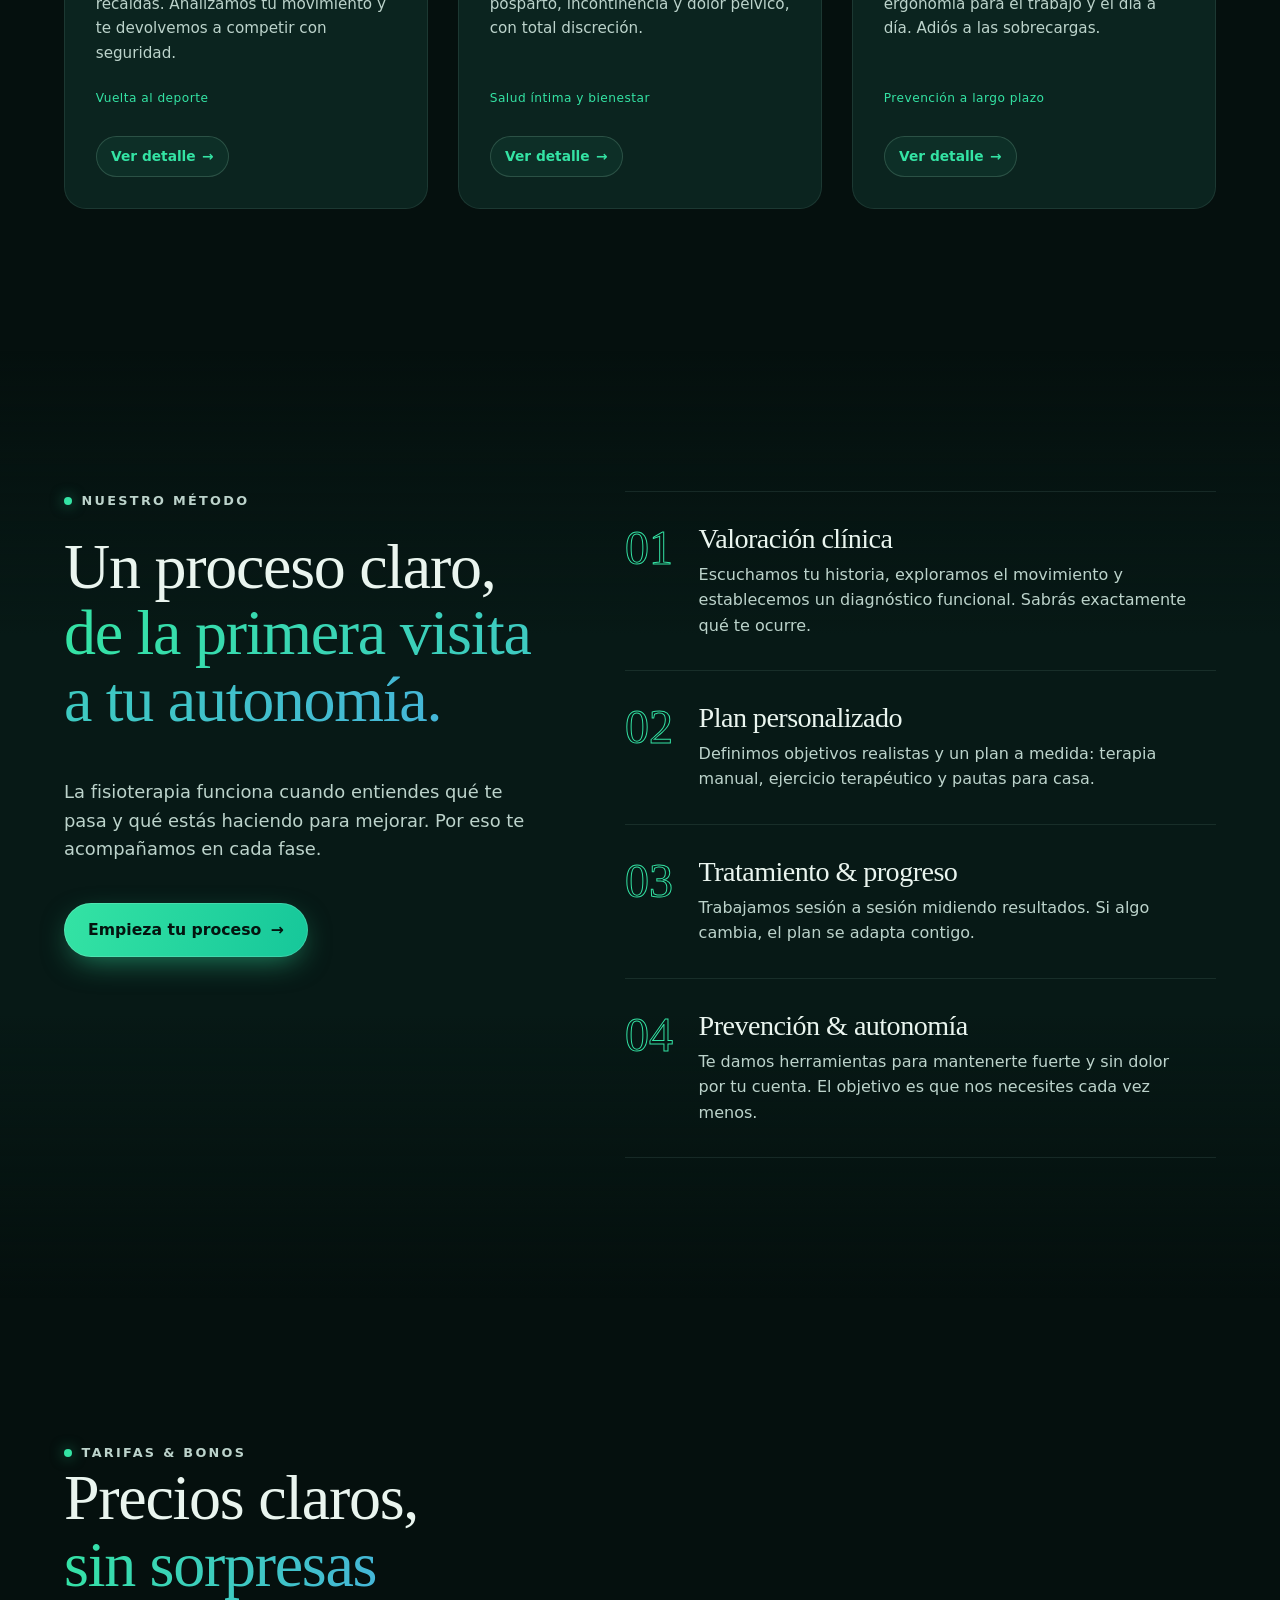
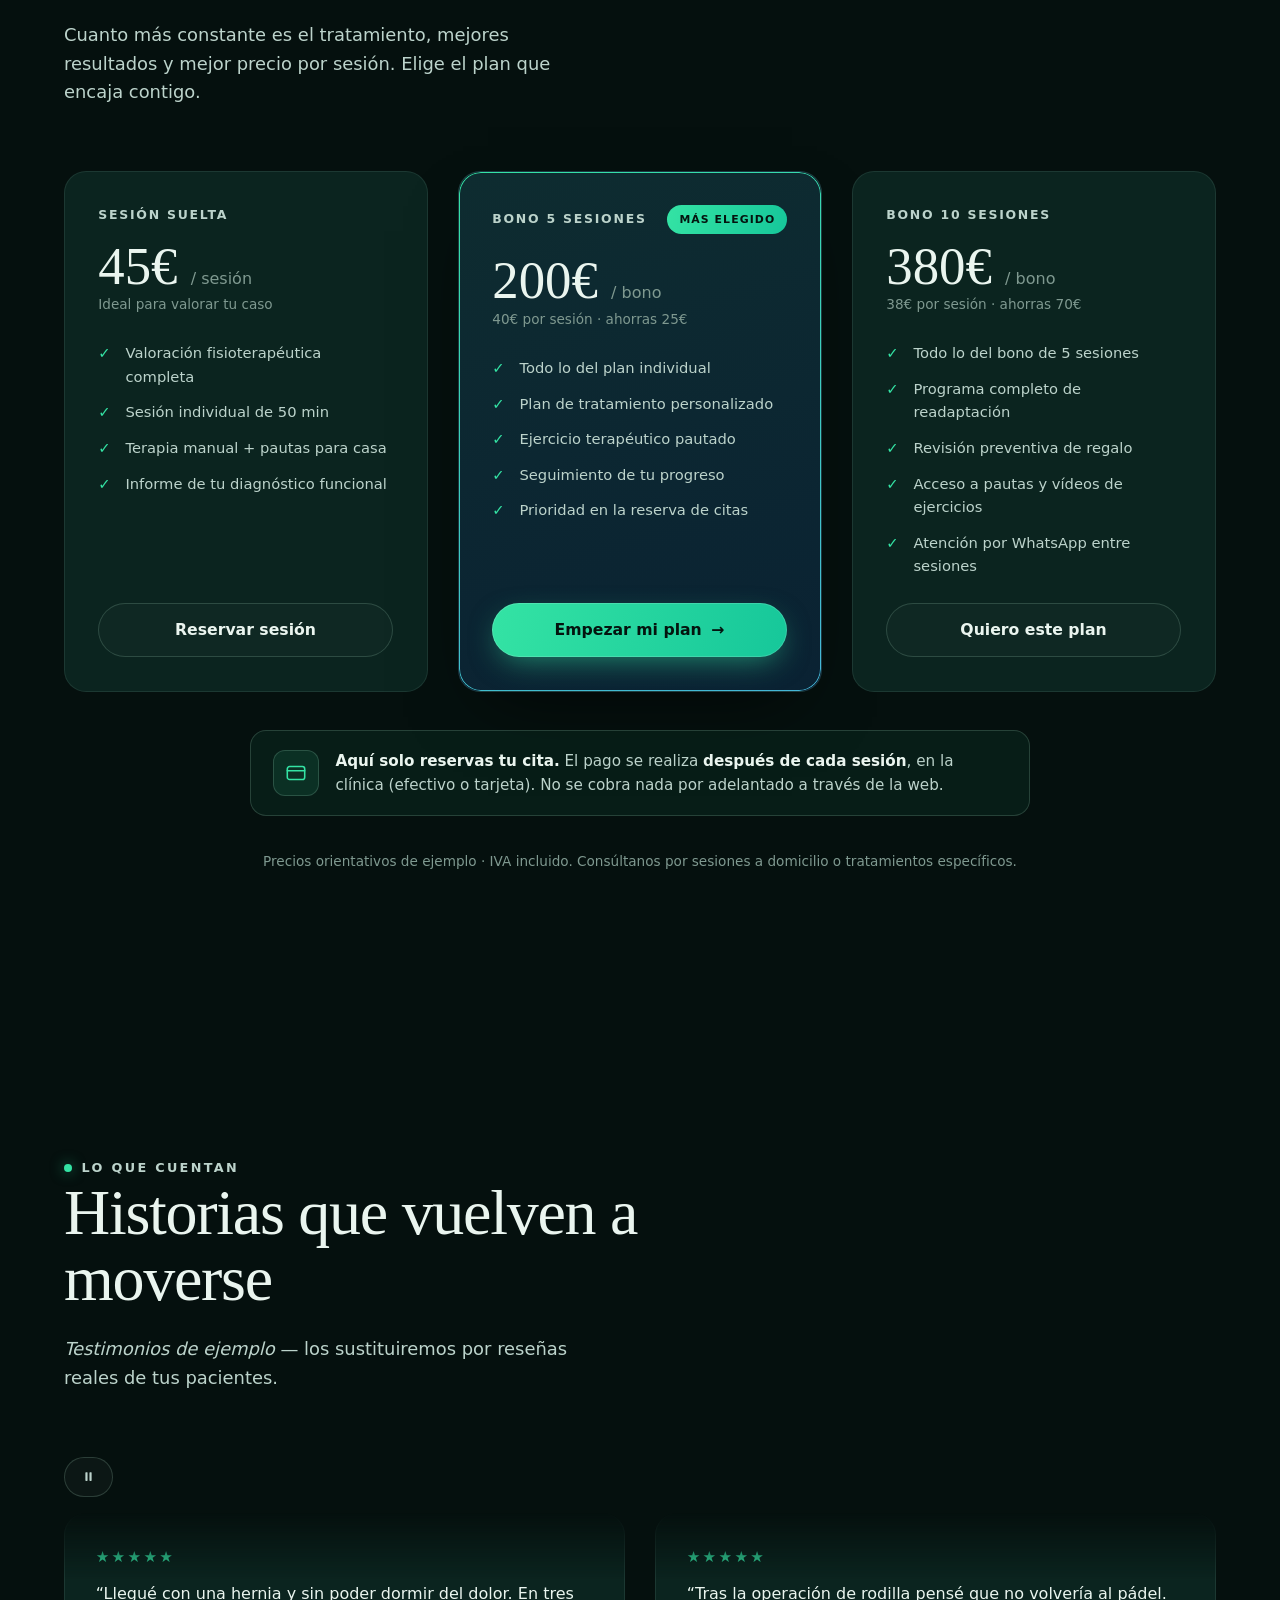
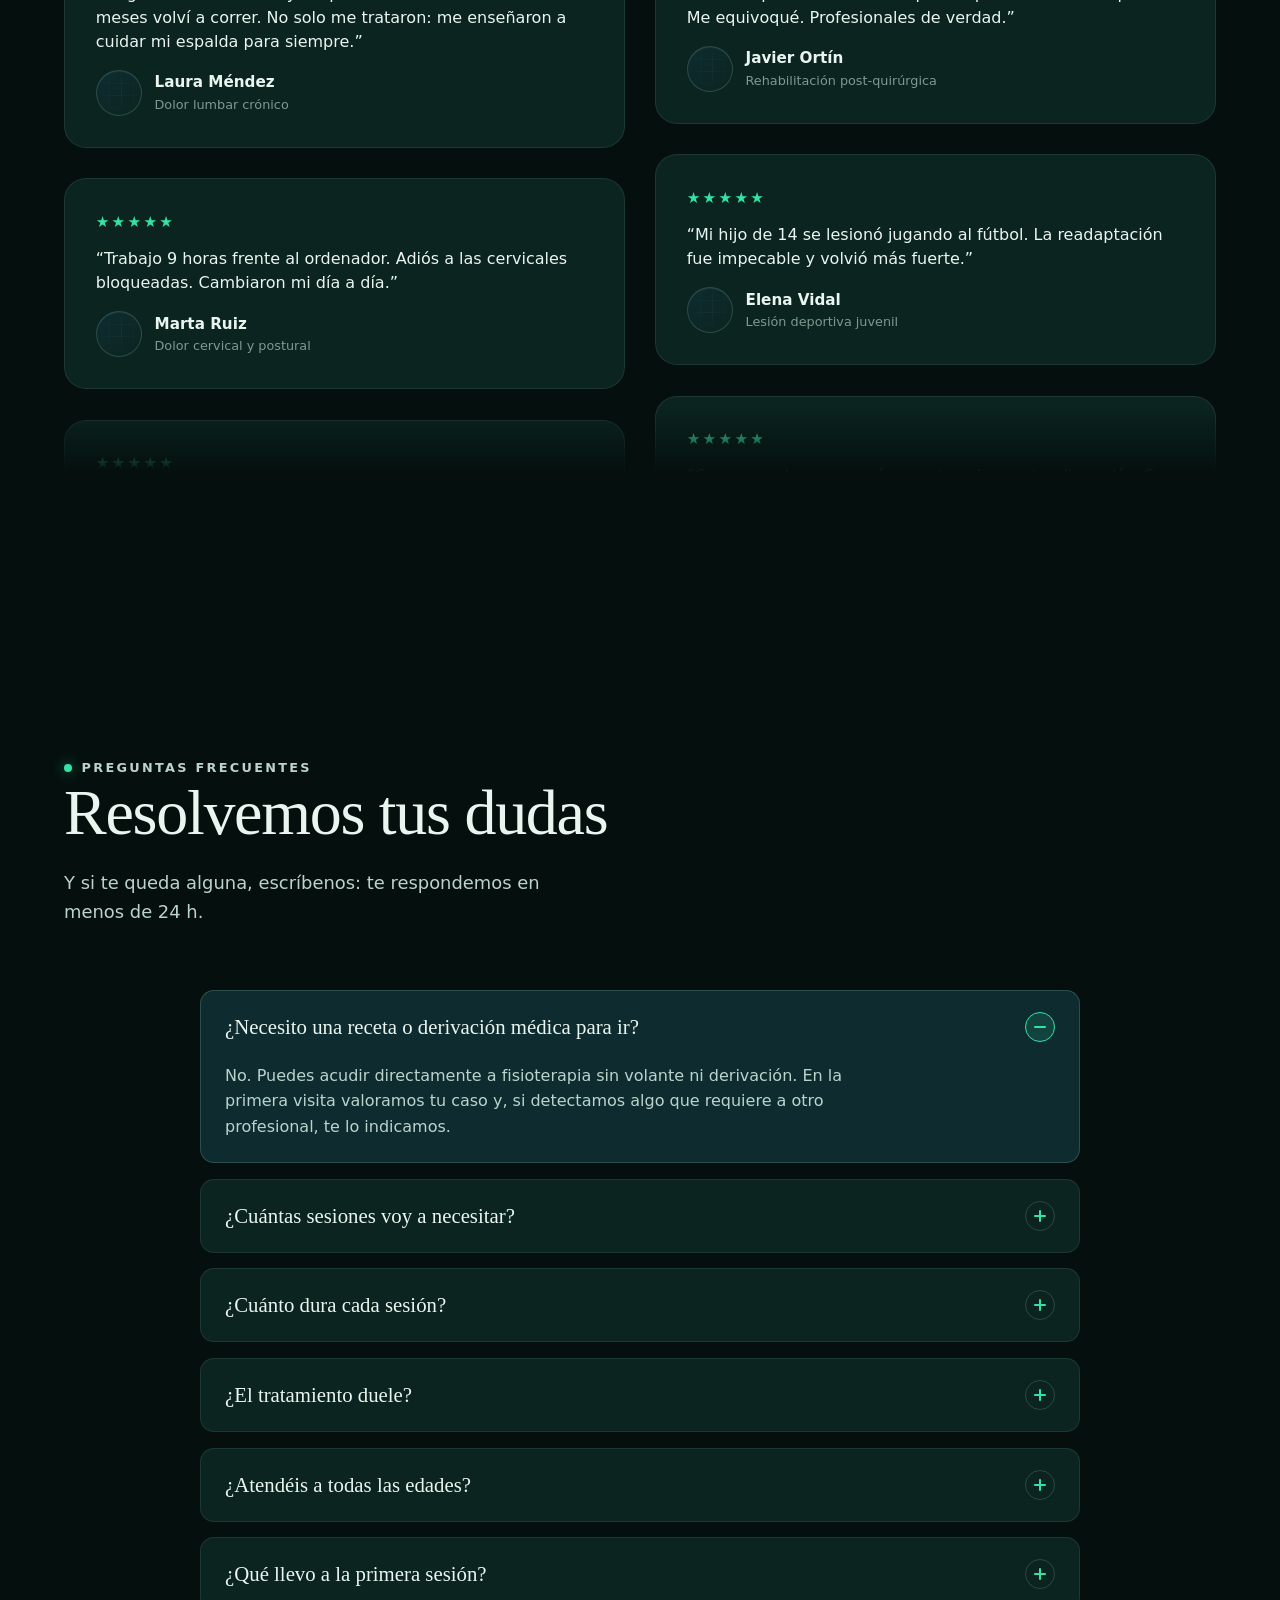
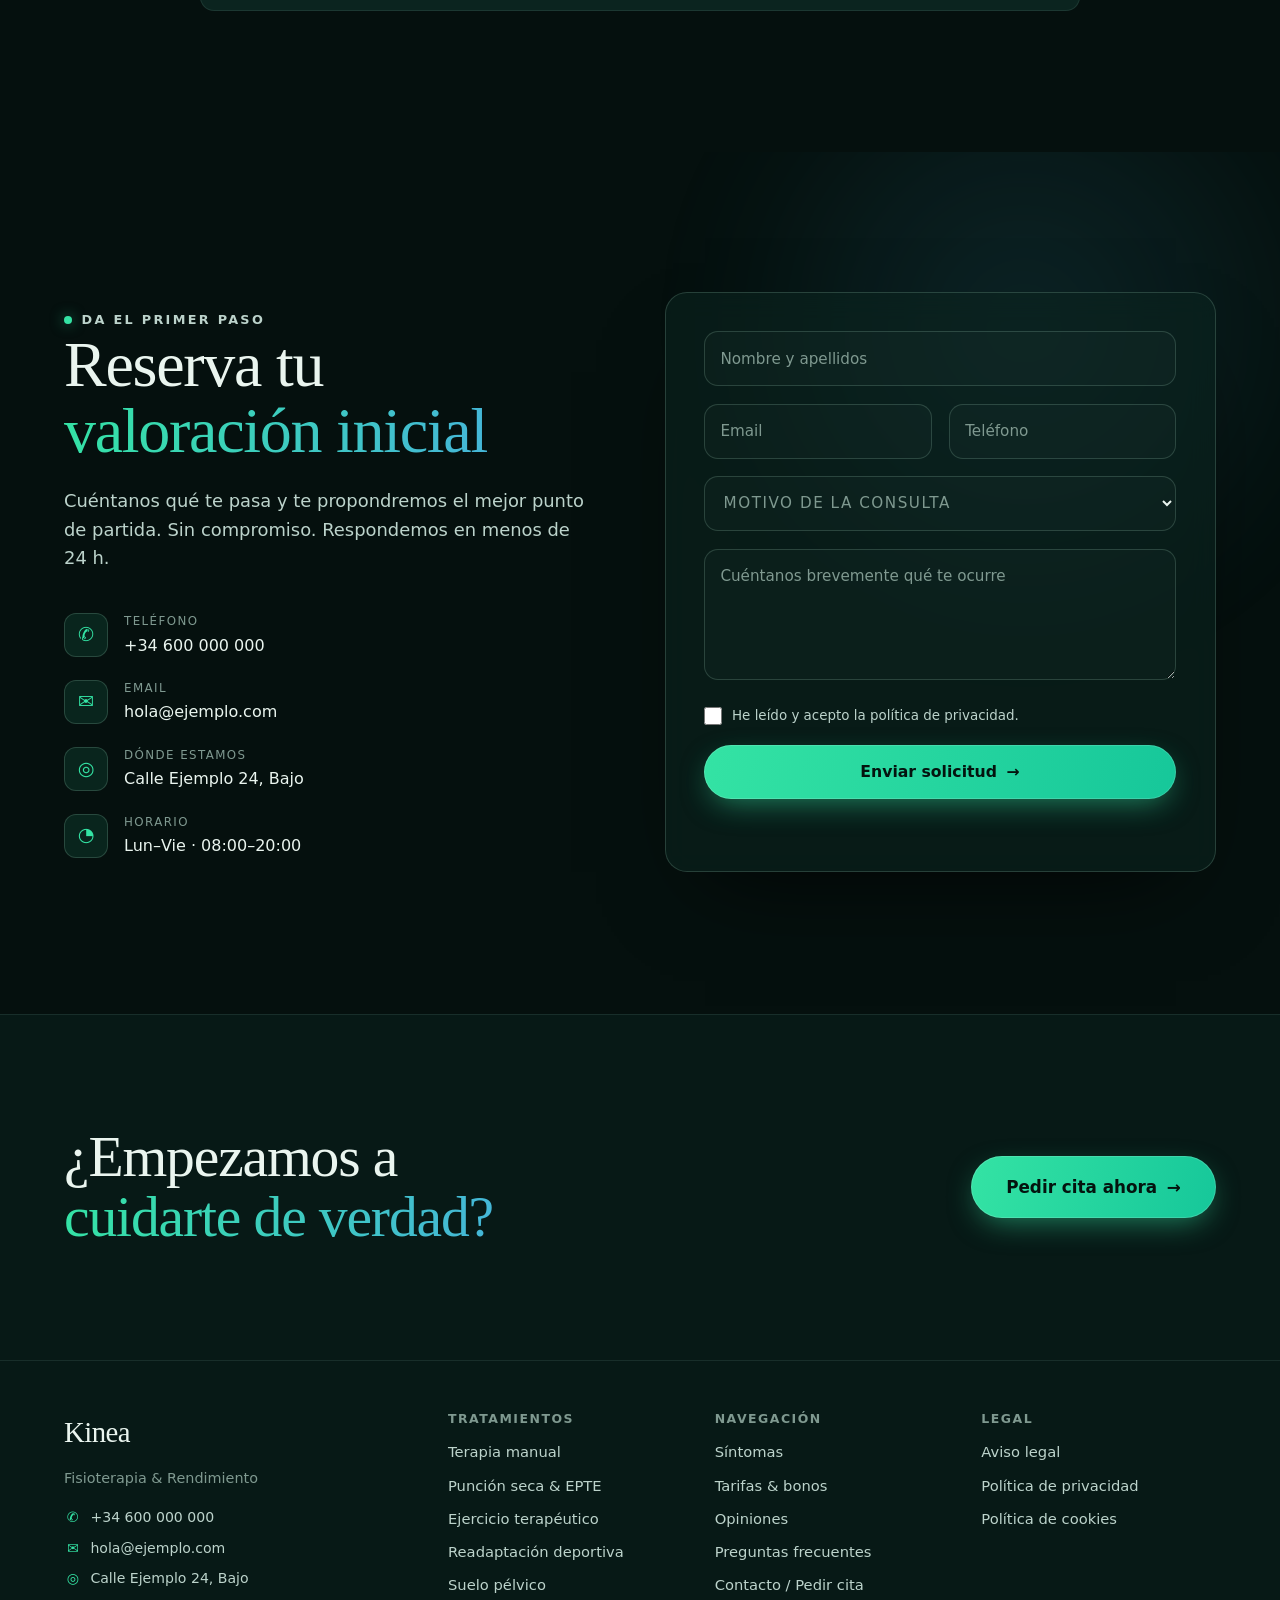
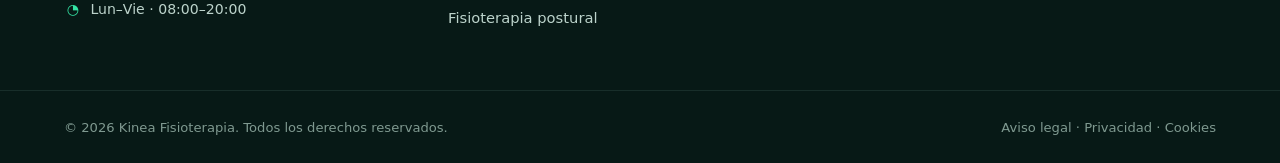
==== commit 725b8f6d: "Cambia a paleta clara: hueso calido, verde bosque y arcilla El tema oscuro con verde neon leia como " ====
--- a/index.html
+++ b/index.html
@@ -8,8 +8,8 @@
   <meta name="referrer" content="strict-origin-when-cross-origin" />
   <title>Kinea · Fisioterapia y rendimiento en Madrid</title>
   <meta name="description" content="Fisioterapia de precisión para todas las edades. Tratamos lesiones, dolor crónico y problemas posturales, y trabajamos la prevención y el rendimiento funcional." />
-  <meta name="theme-color" content="#05100e" />
-  <meta name="color-scheme" content="dark" />
+  <meta name="theme-color" content="#f7f5f0" />
+  <meta name="color-scheme" content="light" />
   <link rel="canonical" href="https://www.ejemplo.com/" />
 
   <!-- Cómo se ve al compartir en redes y WhatsApp -->
@@ -24,7 +24,7 @@
   <meta name="twitter:card" content="summary_large_image" />
 
   <!-- Favicon SVG en línea: sin peticiones extra -->
-  <link rel="icon" href="data:image/svg+xml,%3Csvg xmlns='http://www.w3.org/2000/svg' viewBox='0 0 32 32'%3E%3Crect width='32' height='32' rx='7' fill='%2305100e'/%3E%3Cpath d='M16 5c3.5 4.4 7 7 7 12.2a7 7 0 1 1-14 0C9 12 12.5 9.4 16 5Z' fill='none' stroke='%2334e3a4' stroke-width='1.8'/%3E%3Cpath d='M16 13v8M12.5 17h7' stroke='%2334e3a4' stroke-width='1.8' stroke-linecap='round'/%3E%3C/svg%3E" />
+  <link rel="icon" href="data:image/svg+xml,%3Csvg xmlns='http://www.w3.org/2000/svg' viewBox='0 0 32 32'%3E%3Crect width='32' height='32' rx='7' fill='%231a6b53'/%3E%3Cpath d='M16 5c3.5 4.4 7 7 7 12.2a7 7 0 1 1-14 0C9 12 12.5 9.4 16 5Z' fill='none' stroke='%23ffffff' stroke-width='1.8'/%3E%3Cpath d='M16 13v8M12.5 17h7' stroke='%23ffffff' stroke-width='1.8' stroke-linecap='round'/%3E%3C/svg%3E" />
 
   <link rel="preconnect" href="https://fonts.googleapis.com" />
   <link rel="preconnect" href="https://fonts.gstatic.com" crossorigin />
@@ -32,7 +32,7 @@
   <link rel="preload" as="style" href="https://fonts.googleapis.com/css2?family=Fraunces:ital,opsz,wght@0,9..144,300..700;1,9..144,300..600&family=Inter:wght@300;400;500;600;700&display=swap" />
   <link rel="stylesheet" href="https://fonts.googleapis.com/css2?family=Fraunces:ital,opsz,wght@0,9..144,300..700;1,9..144,300..600&family=Inter:wght@300;400;500;600;700&display=swap" />
 
-  <link rel="stylesheet" href="styles.css?v=20260726a" />
+  <link rel="stylesheet" href="styles.css?v=20260727b" />
 </head>
 <body>
   <a class="skip-link" href="#main">Saltar al contenido</a>
@@ -942,7 +942,7 @@
   </footer>
 
   <script defer src="lib/manifest.js"></script>
-  <script defer src="main.js?v=20260726a"></script>
-  <script defer src="chat.js?v=20260726a"></script>
+  <script defer src="main.js?v=20260727b"></script>
+  <script defer src="chat.js?v=20260727b"></script>
 </body>
 </html>
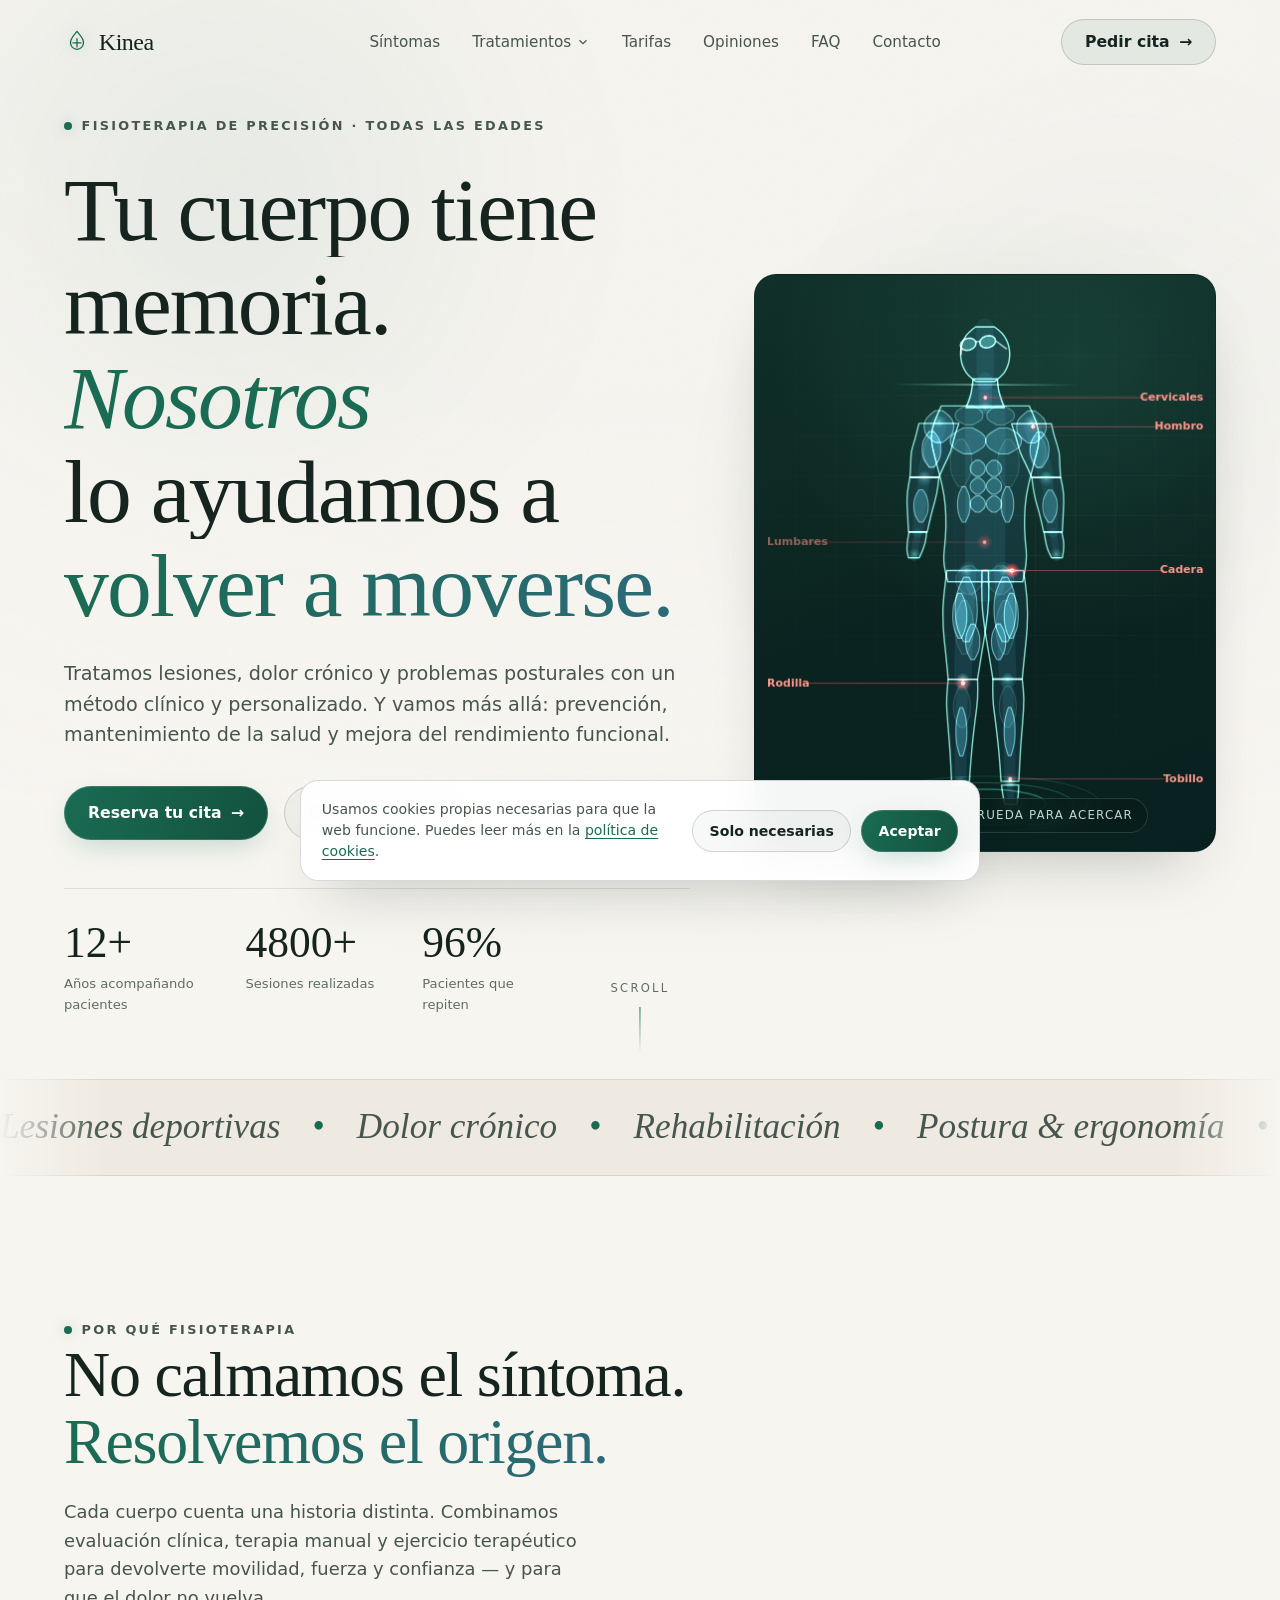
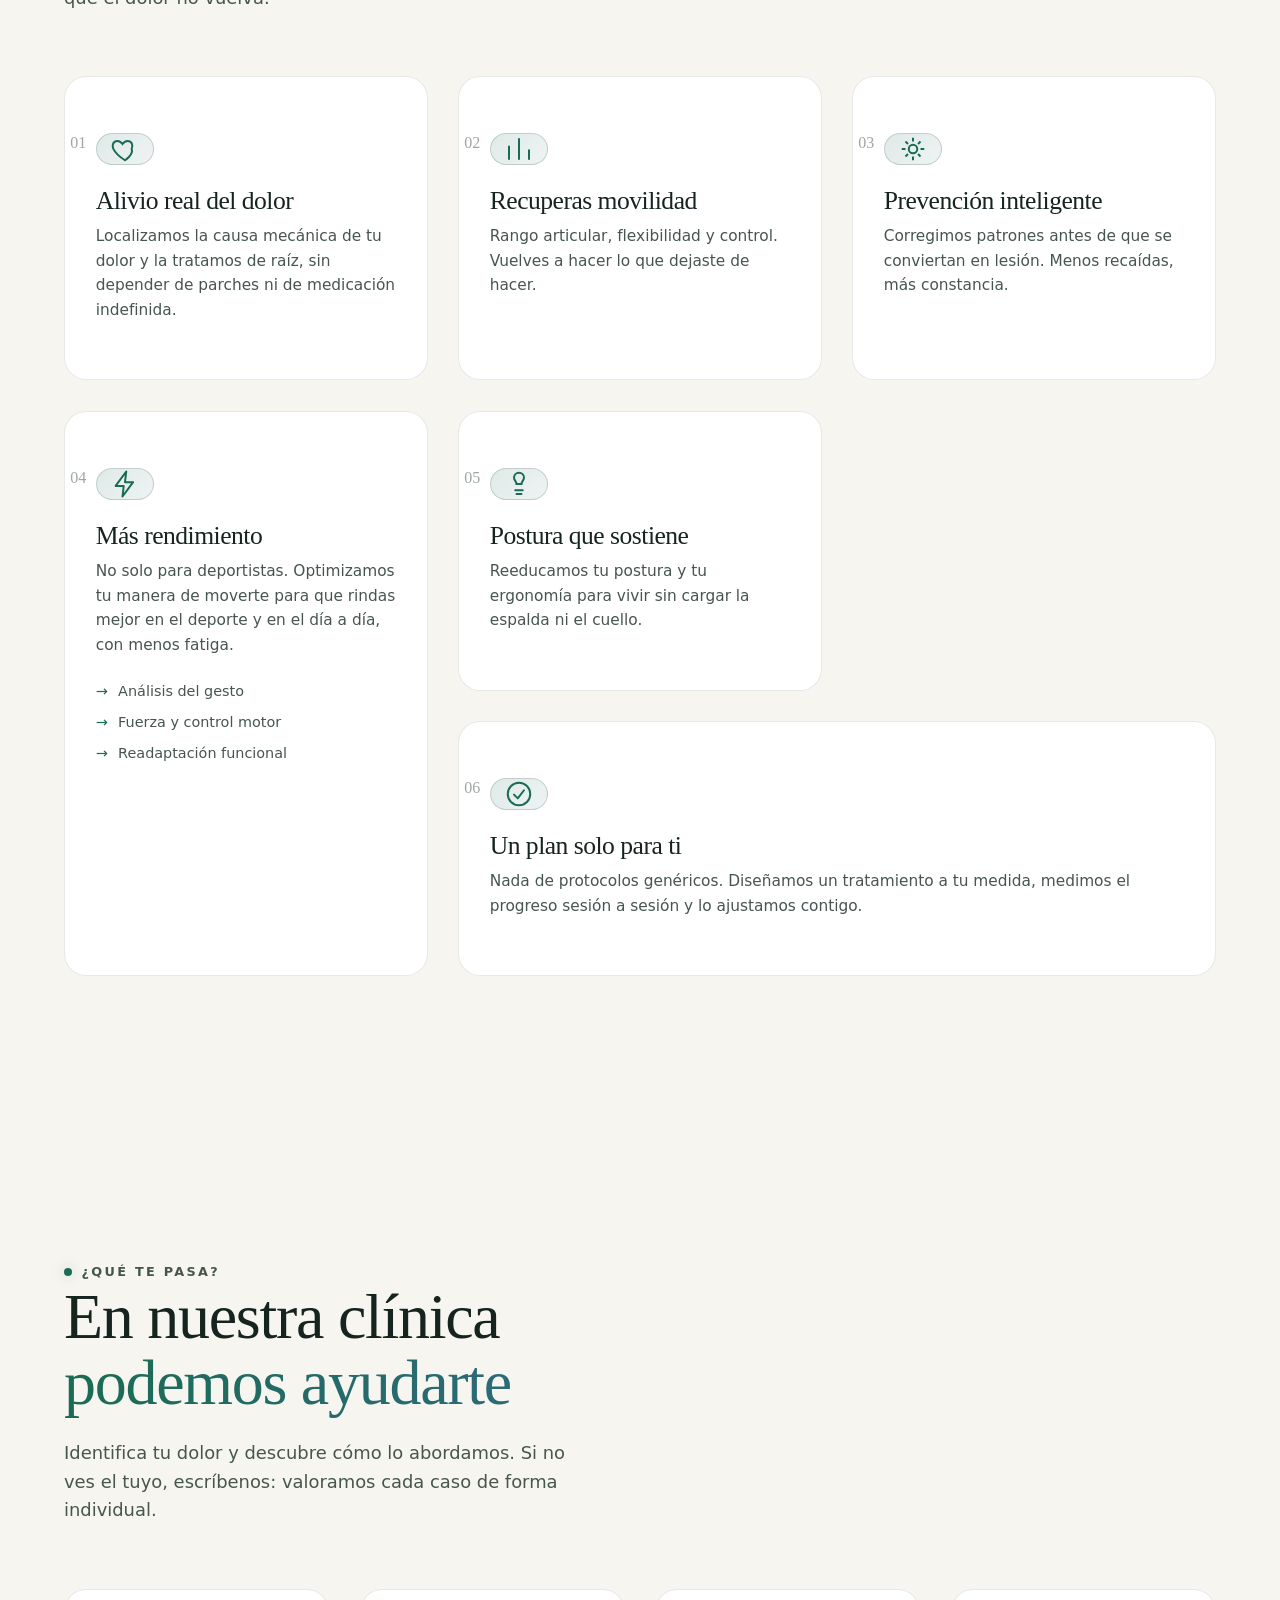
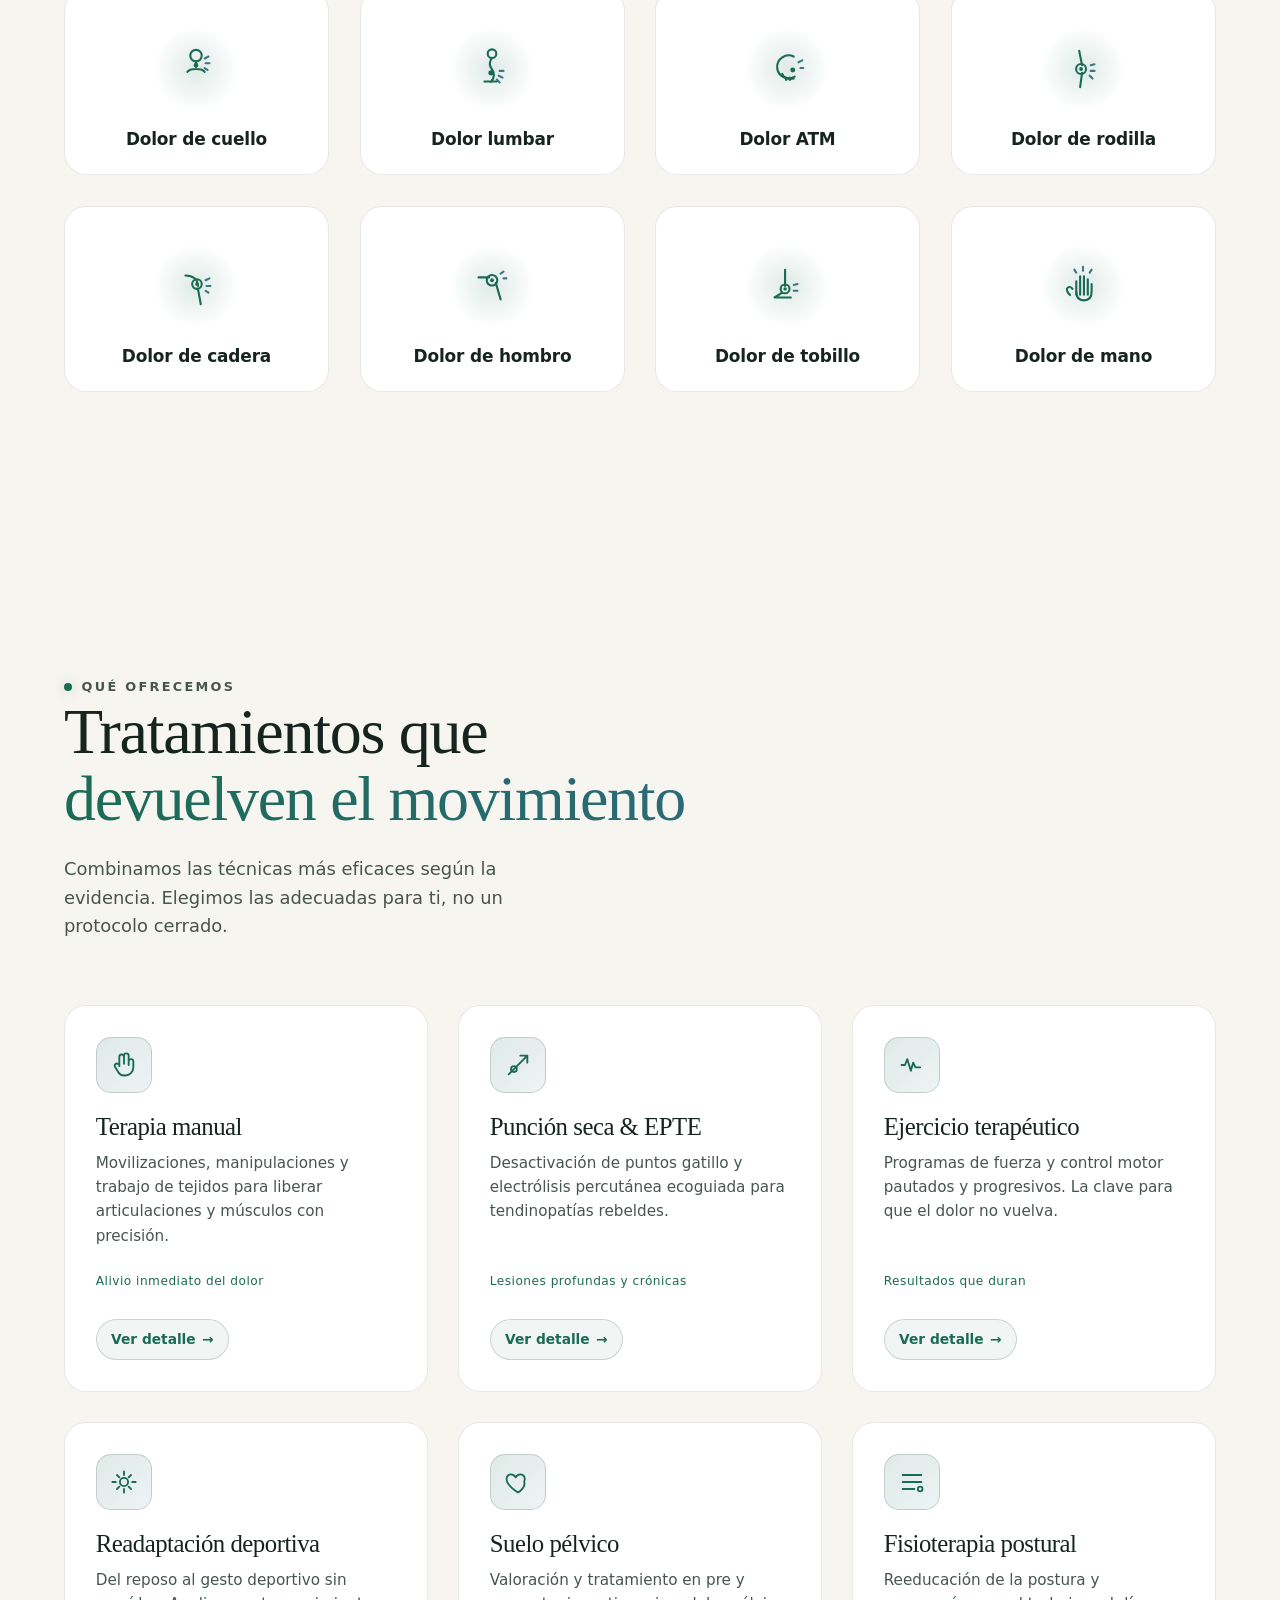
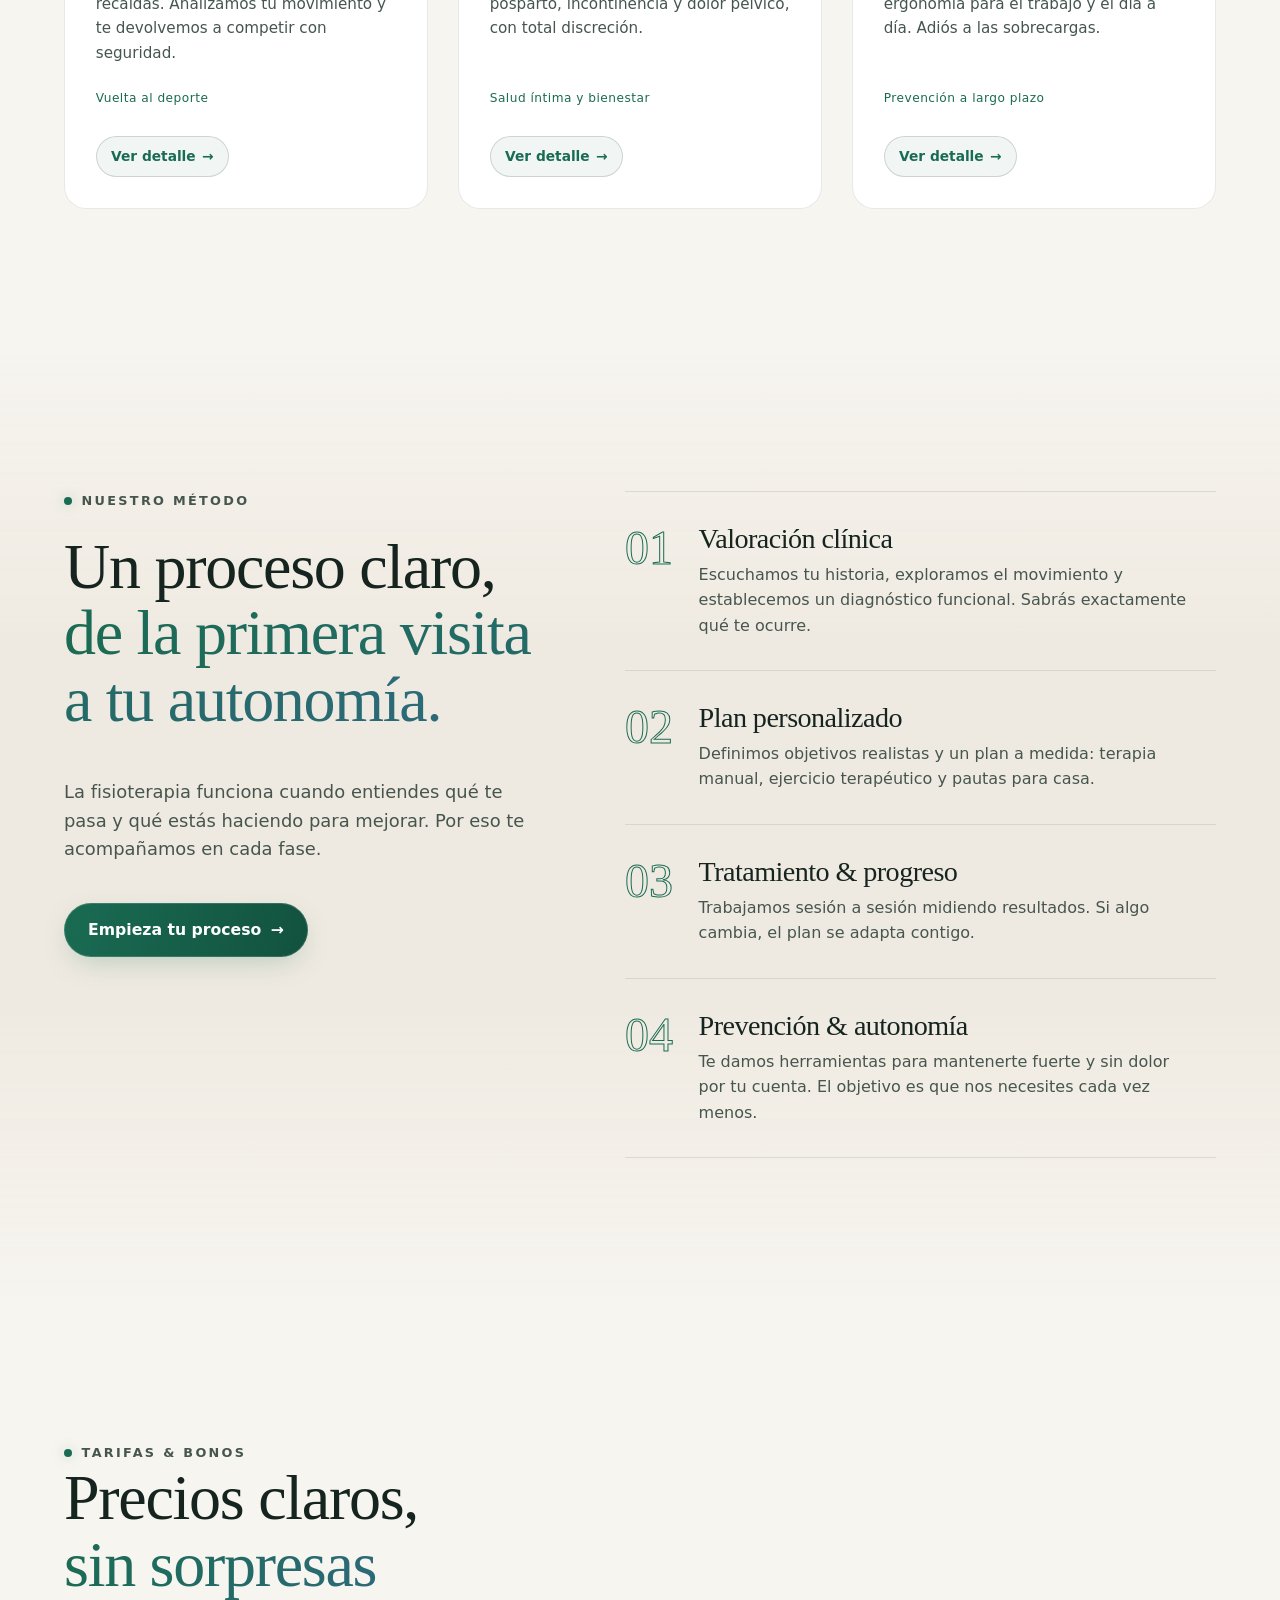
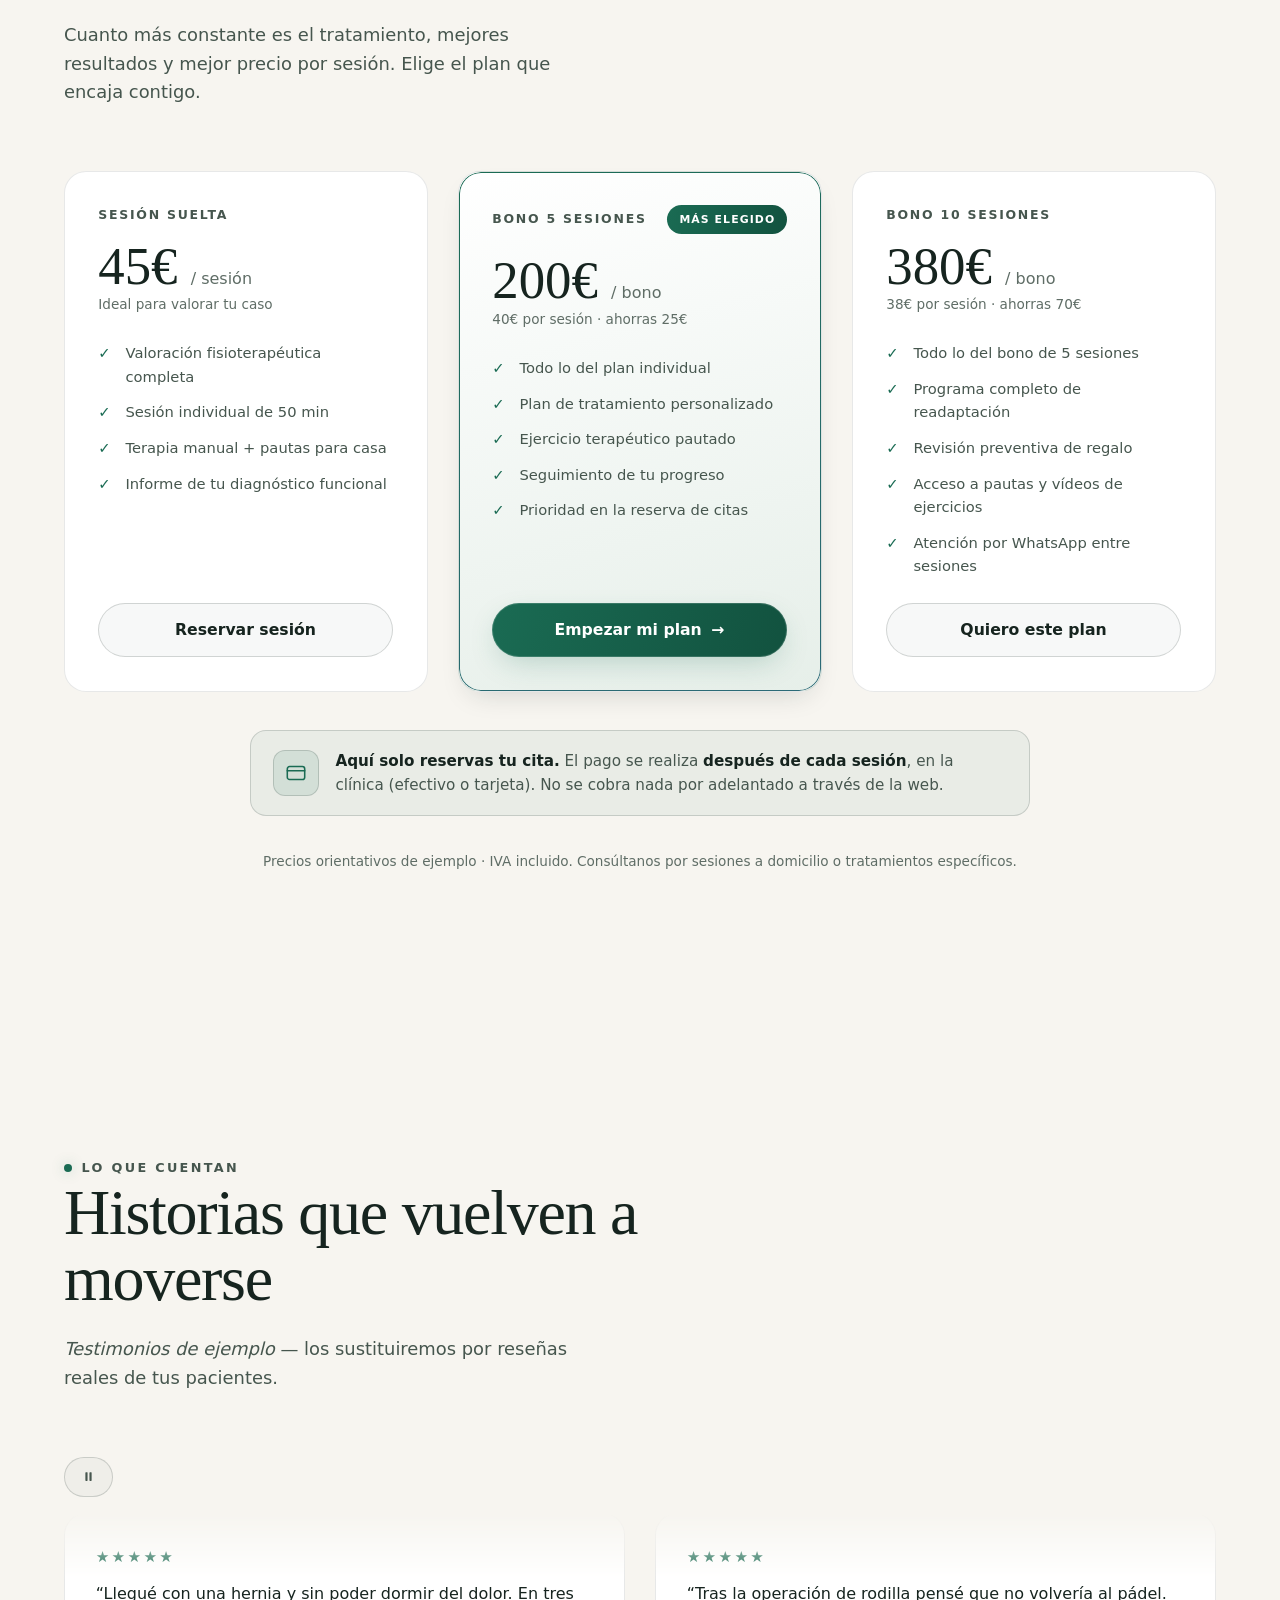
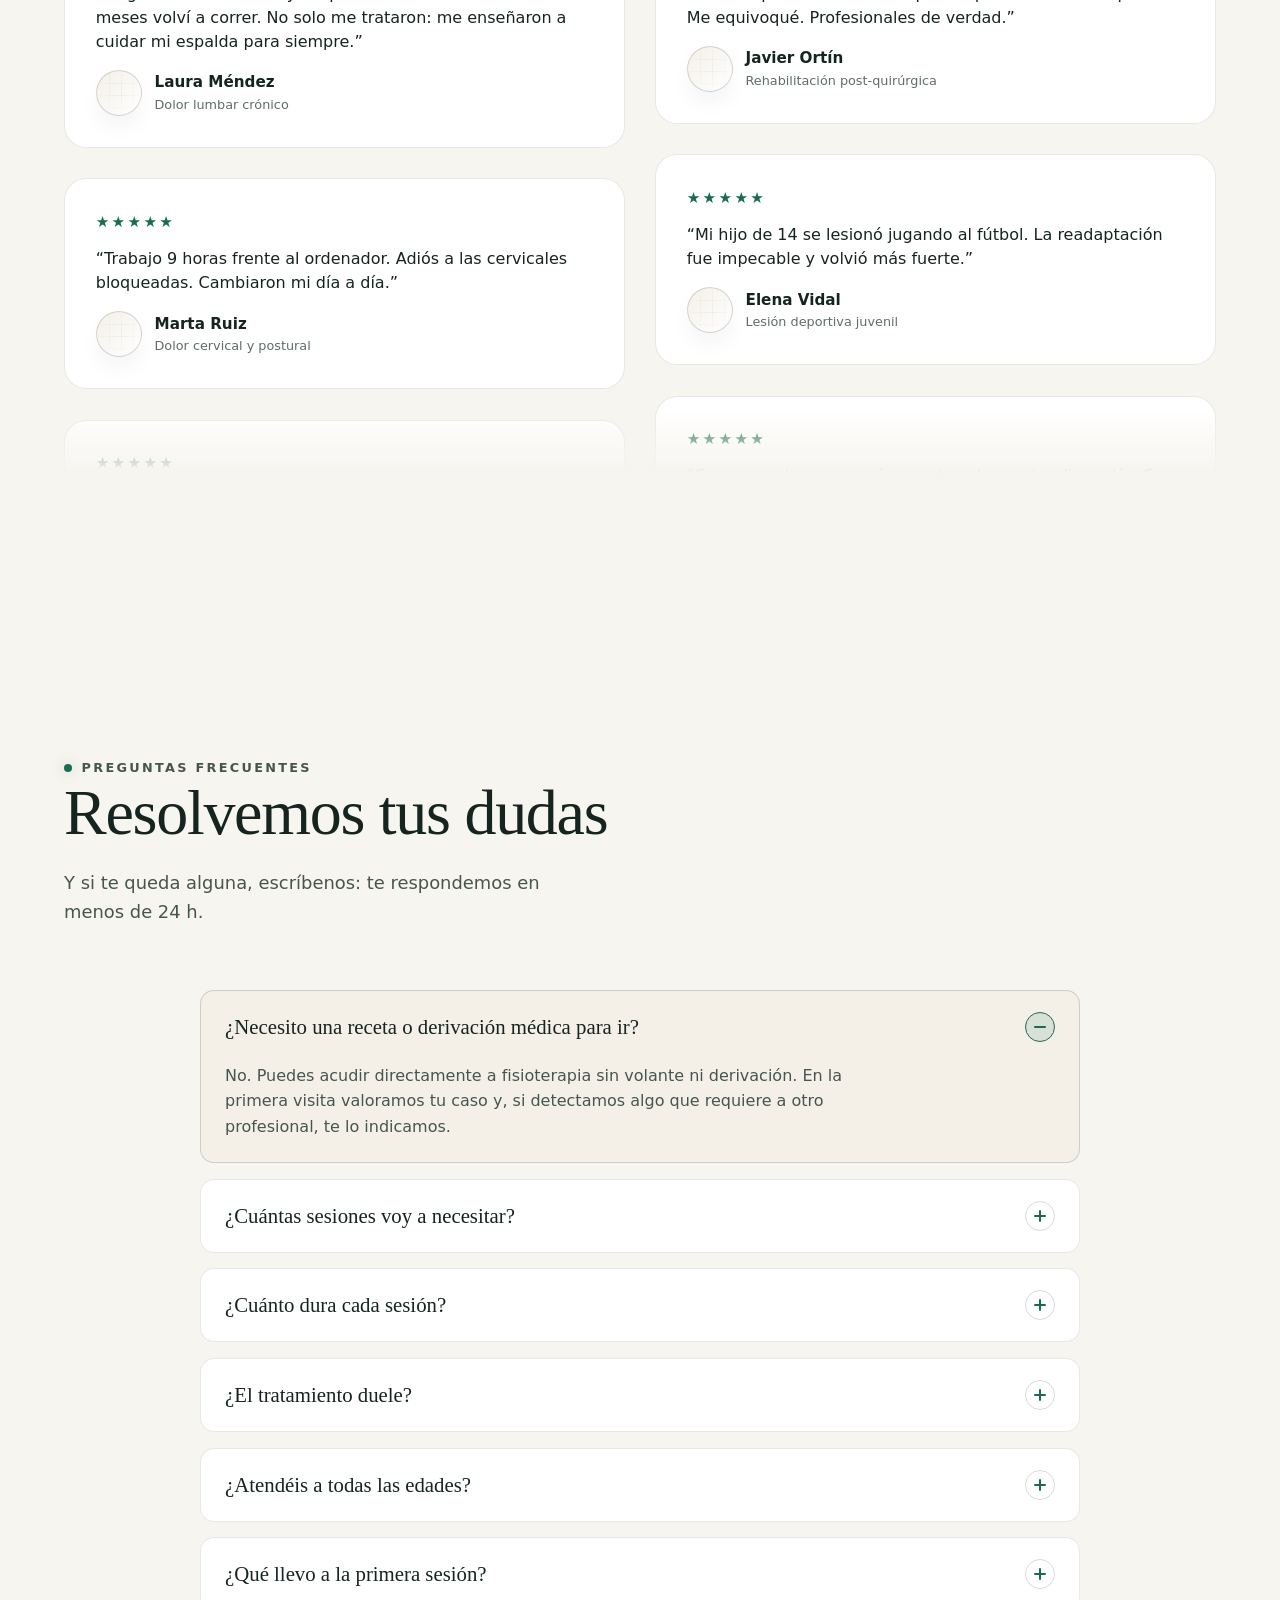
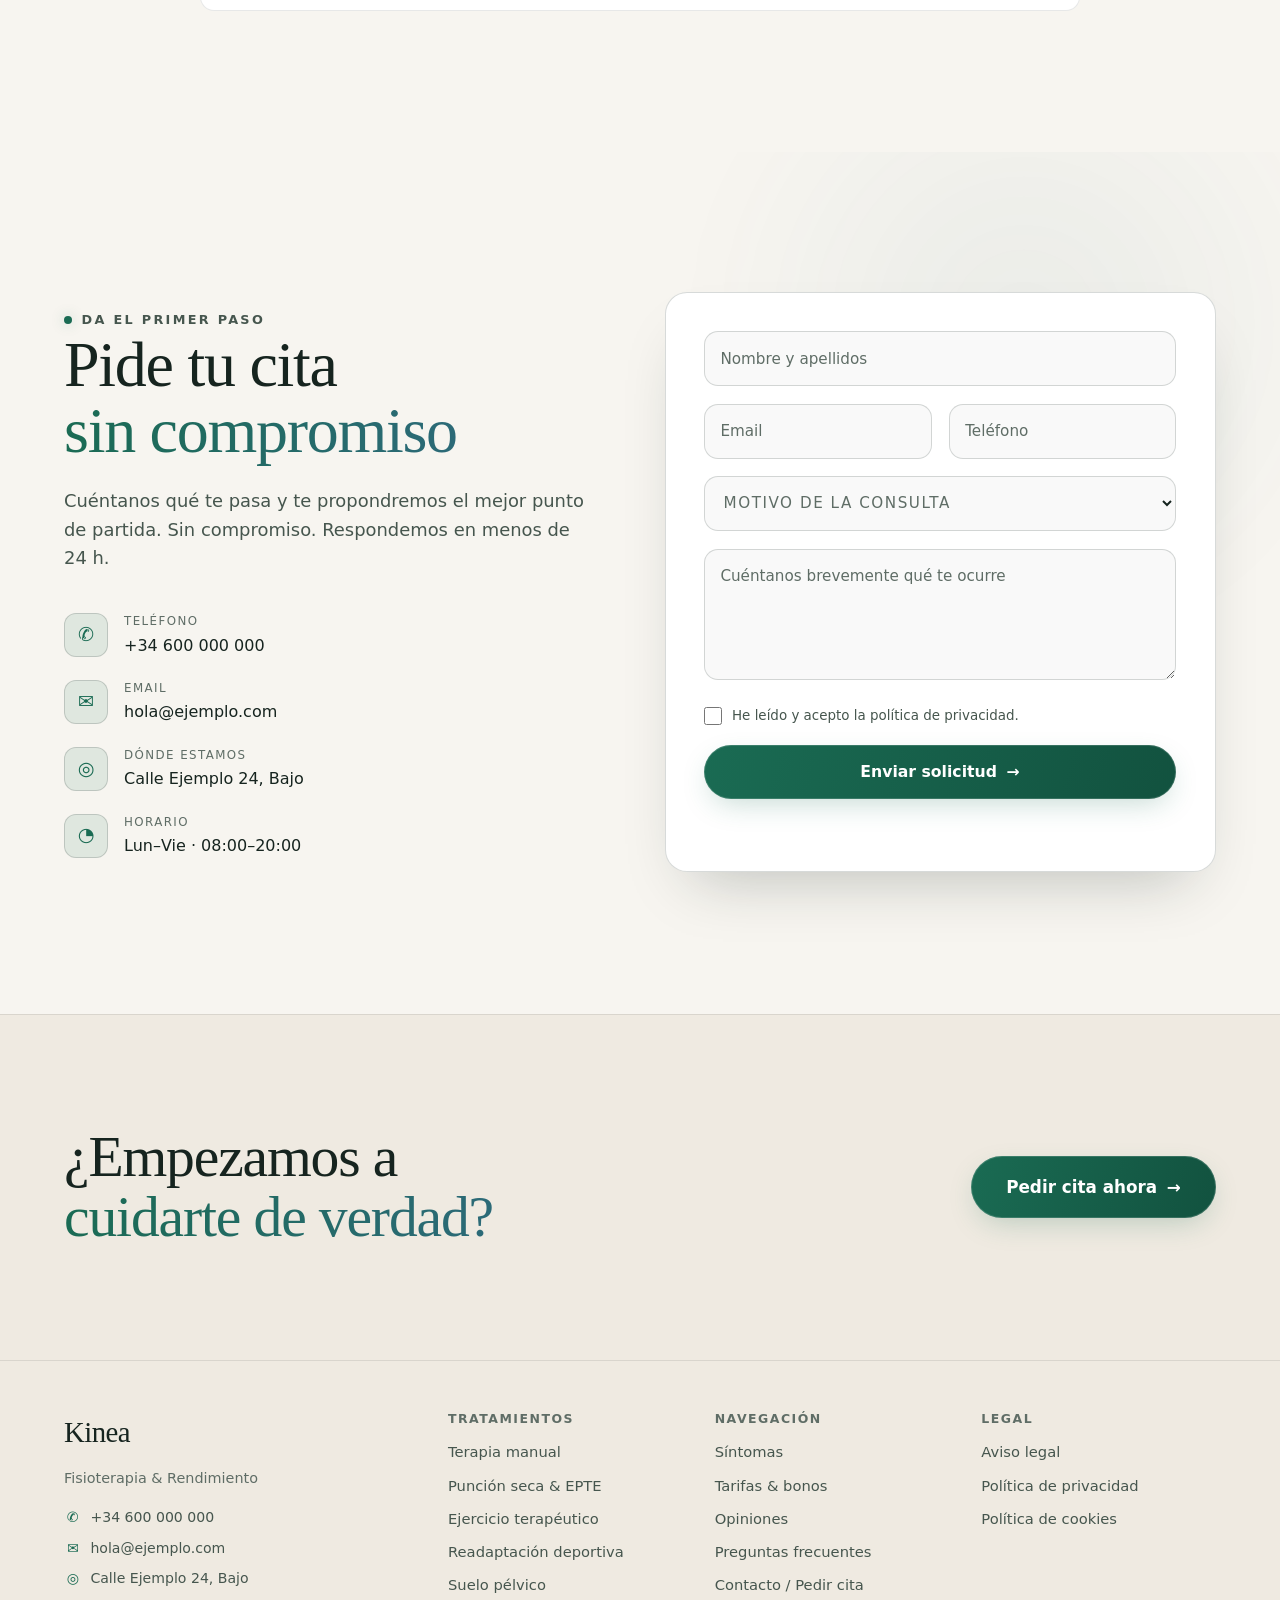
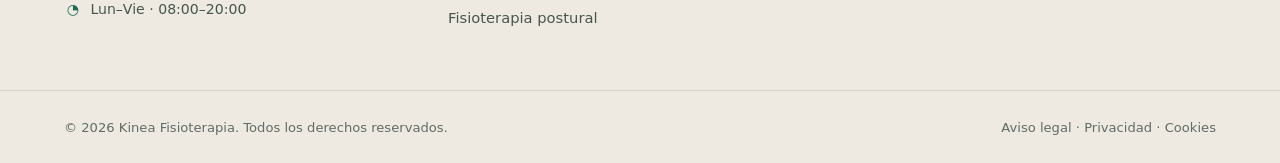
==== commit 673e066c: "Aclara los textos de cita y pone el mensaje antes del 3D en movil - "Reserva tu valoracion" pasa a "" ====
--- a/index.html
+++ b/index.html
@@ -32,7 +32,7 @@
   <link rel="preload" as="style" href="https://fonts.googleapis.com/css2?family=Fraunces:ital,opsz,wght@0,9..144,300..700;1,9..144,300..600&family=Inter:wght@300;400;500;600;700&display=swap" />
   <link rel="stylesheet" href="https://fonts.googleapis.com/css2?family=Fraunces:ital,opsz,wght@0,9..144,300..700;1,9..144,300..600&family=Inter:wght@300;400;500;600;700&display=swap" />
 
-  <link rel="stylesheet" href="styles.css?v=20260727b" />
+  <link rel="stylesheet" href="styles.css?v=20260727d" />
 </head>
 <body>
   <a class="skip-link" href="#main">Saltar al contenido</a>
@@ -128,7 +128,7 @@
 
           <div class="hero-cta" data-reveal>
             <a href="#contacto" class="btn btn-primary" data-magnetic>
-              <span>Reserva tu valoración</span>
+              <span>Reserva tu cita</span>
               <span class="btn-arrow" aria-hidden="true">→</span>
             </a>
             <a href="#metodo" class="btn btn-ghost">Cómo trabajamos</a>
@@ -800,7 +800,7 @@
         <div class="contacto-info">
           <p class="eyebrow" data-reveal><span class="eyebrow-dot"></span> Da el primer paso</p>
           <h2 class="section-title" data-split>
-            Reserva tu<br><span class="tx-accent">valoración inicial</span>
+            Pide tu cita<br><span class="tx-accent">sin compromiso</span>
           </h2>
           <p class="section-sub" data-reveal>
             Cuéntanos qué te pasa y te propondremos el mejor punto de partida.
@@ -942,7 +942,7 @@
   </footer>
 
   <script defer src="lib/manifest.js"></script>
-  <script defer src="main.js?v=20260727b"></script>
-  <script defer src="chat.js?v=20260727b"></script>
+  <script defer src="main.js?v=20260727d"></script>
+  <script defer src="chat.js?v=20260727d"></script>
 </body>
 </html>
--- a/styles.css
+++ b/styles.css
@@ -1,32 +1,47 @@
 /* ============================================================
    KINEA · Fisioterapia — Premium agency stylesheet
-   Palette: deep teal/green + dark blue · trust & sustainability
+   Paleta: hueso cálido + verde bosque + arcilla · salud y confianza
+   ------------------------------------------------------------
+   Claro por decisión de diseño: la sanidad premium se lee como
+   limpia y luminosa, y buena parte del público es de edad avanzada.
+   El holograma 3D conserva un panel oscuro (--dark) para seguir
+   brillando: una isla oscura dentro de una web clara.
    ============================================================ */
 
 /* ====== 1. Tokens ====== */
 :root {
-  /* Backgrounds */
-  --bg:        #05100e;
-  --bg-2:      #071916;
-  --surface:   #0b241f;
-  --surface-2: #0e2c30;
-  --navy:      #0a2233;
-
-  /* Ink */
-  --ink:    #eaf5ef;
-  --ink-2:  #bcd3cb;
-  --muted:  #7f9990;
-  --line:   rgba(180, 235, 210, 0.10);
-  --line-2: rgba(180, 235, 210, 0.18);
-
-  /* Accents */
-  --accent:      #34e3a4;   /* emerald mint */
-  --accent-2:    #16c79a;   /* deep emerald */
-  --blue:        #45b6d8;   /* soft cyan-blue */
-  --blue-deep:   #1c6d8f;
-
-  --glow-green: rgba(52, 227, 164, 0.55);
-  --glow-blue:  rgba(69, 182, 216, 0.45);
+  /* Fondos */
+  --bg:        #f7f5f0;   /* hueso cálido, no blanco puro */
+  --bg-2:      #efeae1;   /* arena suave, para alternar secciones */
+  --surface:   #ffffff;   /* tarjetas */
+  --surface-2: #f4f0e8;   /* tarjetas secundarias */
+  --dark:      #0e2621;   /* panel oscuro (holograma, CTA) */
+  --dark-2:    #143029;
+  --navy:      #123c39;
+
+  /* Tinta */
+  --ink:    #16241f;   /* verde muy oscuro, más cálido que el negro */
+  --ink-2:  #46564e;
+  --muted:  #5f6d66;   /* oscurecido para cumplir contraste AA sobre el hueso */
+  --line:   rgba(22, 36, 31, 0.10);
+  --line-2: rgba(22, 36, 31, 0.17);
+
+  /* Acentos */
+  --accent:      #1a6b53;   /* verde bosque: salud, sin caer en neón */
+  --accent-2:    #12523f;   /* más profundo, para degradados */
+  --accent-soft: #e6efe9;   /* fondo tenue del acento */
+  --clay:        #b5764c;   /* arcilla cálida: humanidad y calidez */
+  --clay-soft:   #f6ece3;
+  --blue:        #2c6a78;   /* petróleo apagado: confianza */
+  --blue-deep:   #1d4d58;
+
+  --glow-green: rgba(26, 107, 83, 0.28);
+  --glow-blue:  rgba(44, 106, 120, 0.22);
+
+  /* Sombras: en claro sustituyen a los brillos del tema oscuro */
+  --sh-sm: 0 2px 8px -2px rgba(22, 36, 31, .10);
+  --sh-md: 0 12px 28px -12px rgba(22, 36, 31, .18);
+  --sh-lg: 0 30px 60px -28px rgba(22, 36, 31, .28);
 
   /* Type */
   --display: "Fraunces", Georgia, serif;
@@ -68,12 +83,12 @@
 button { font: inherit; color: inherit; background: none; border: none; cursor: pointer; }
 input, textarea, select { font: inherit; color: inherit; }
 
-::selection { background: var(--accent); color: #04140f; }
+::selection { background: var(--accent); color: #ffffff; }
 
 /* ====== 3. Utilities ====== */
 .skip-link {
   position: fixed; top: -100px; left: 12px; z-index: 999;
-  background: var(--accent); color: #04140f; padding: .7rem 1.1rem;
+  background: var(--accent); color: #ffffff; padding: .7rem 1.1rem;
   border-radius: 10px; font-weight: 600; transition: top .25s var(--ease);
 }
 .skip-link:focus { top: 12px; }
@@ -125,7 +140,7 @@
 
 .btn-primary {
   background: linear-gradient(105deg, var(--accent), var(--accent-2));
-  color: #04140f;
+  color: #ffffff;
   box-shadow: 0 10px 30px -8px var(--glow-green), inset 0 0 0 1px rgba(255,255,255,.15);
 }
 .btn-primary:hover { box-shadow: 0 16px 44px -8px var(--glow-green); transform: translateY(-2px); }
@@ -138,11 +153,11 @@
 
 .btn-ghost {
   color: var(--ink); box-shadow: inset 0 0 0 1px var(--line-2);
-  background: rgba(255,255,255,.02);
+  background: rgba(22,36,31,.03);
 }
 .btn-ghost:hover { box-shadow: inset 0 0 0 1px var(--accent); color: var(--accent); }
 
-.btn-nav { --bh: 46px; background: rgba(52,227,164,.08); color: var(--ink); box-shadow: inset 0 0 0 1px var(--line-2); }
+.btn-nav { --bh: 46px; background: rgba(26,107,83,.08); color: var(--ink); box-shadow: inset 0 0 0 1px var(--line-2); }
 .btn-nav:hover { box-shadow: inset 0 0 0 1px var(--accent); color: var(--accent); }
 
 .btn-block { display: flex; width: 100%; justify-content: center; }
@@ -155,7 +170,7 @@
   padding: .5rem 0;
 }
 .nav.scrolled {
-  background: rgba(5,16,14,.72);
+  background: rgba(247,245,240,.82);
   backdrop-filter: blur(16px) saturate(140%);
   -webkit-backdrop-filter: blur(16px) saturate(140%);
   box-shadow: 0 1px 0 var(--line);
@@ -198,7 +213,7 @@
 .nav-toggle[aria-expanded="true"] span:last-child { transform: translateY(-4px) rotate(-45deg); }
 
 .mobile-menu {
-  position: fixed; inset: 0; z-index: 90; background: rgba(5,16,14,.97);
+  position: fixed; inset: 0; z-index: 90; background: rgba(247,245,240,.985);
   backdrop-filter: blur(20px); display: flex; flex-direction: column;
   justify-content: center; gap: 1.4rem; padding: var(--pad);
   transform: translateY(-100%); transition: transform .5s var(--ease);
@@ -210,16 +225,17 @@
 /* ====== 7. HERO ====== */
 .hero { position: relative; min-height: 100svh; display: flex; align-items: center; overflow: hidden; padding: 7rem 0 4rem; }
 .hero-bg { position: absolute; inset: 0; z-index: 0; }
-.mesh { position: absolute; border-radius: 50%; filter: blur(90px); opacity: .55; will-change: transform; }
-.mesh-a { width: 55vw; height: 55vw; left: -10vw; top: -12vw; background: radial-gradient(circle, var(--accent-2), transparent 70%); animation: drift1 18s ease-in-out infinite; }
-.mesh-b { width: 48vw; height: 48vw; right: -12vw; top: 8vw; background: radial-gradient(circle, var(--blue-deep), transparent 70%); animation: drift2 22s ease-in-out infinite; }
-.mesh-c { width: 40vw; height: 40vw; left: 30vw; bottom: -18vw; background: radial-gradient(circle, var(--accent), transparent 72%); opacity: .3; animation: drift3 20s ease-in-out infinite; }
+/* En claro las mallas son lavados de color muy tenues, no manchas oscuras */
+.mesh { position: absolute; border-radius: 50%; filter: blur(90px); opacity: .5; will-change: transform; }
+.mesh-a { width: 55vw; height: 55vw; left: -10vw; top: -12vw; background: radial-gradient(circle, rgba(26,107,83,.16), transparent 70%); animation: drift1 18s ease-in-out infinite; }
+.mesh-b { width: 48vw; height: 48vw; right: -12vw; top: 8vw; background: radial-gradient(circle, rgba(44,106,120,.13), transparent 70%); animation: drift2 22s ease-in-out infinite; }
+.mesh-c { width: 40vw; height: 40vw; left: 30vw; bottom: -18vw; background: radial-gradient(circle, rgba(181,118,76,.12), transparent 72%); opacity: .55; animation: drift3 20s ease-in-out infinite; }
 @keyframes drift1 { 0%,100% { transform: translate(0,0) scale(1);} 50% { transform: translate(6vw,4vw) scale(1.12);} }
 @keyframes drift2 { 0%,100% { transform: translate(0,0) scale(1);} 50% { transform: translate(-5vw,6vw) scale(1.08);} }
 @keyframes drift3 { 0%,100% { transform: translate(0,0) scale(1);} 50% { transform: translate(-4vw,-5vw) scale(1.15);} }
 
 .grain {
-  position: absolute; inset: 0; opacity: .5; mix-blend-mode: overlay; pointer-events: none;
+  position: absolute; inset: 0; opacity: .16; mix-blend-mode: multiply; pointer-events: none;
   background-image: url("data:image/svg+xml,%3Csvg xmlns='http://www.w3.org/2000/svg' width='120' height='120'%3E%3Cfilter id='n'%3E%3CfeTurbulence type='fractalNoise' baseFrequency='0.9' numOctaves='3'/%3E%3C/filter%3E%3Crect width='100%25' height='100%25' filter='url(%23n)' opacity='0.35'/%3E%3C/svg%3E");
 }
 .hero-bg::after { content: ""; position: absolute; inset: 0; background: radial-gradient(120% 90% at 50% 0%, transparent 40%, var(--bg) 96%); }
@@ -252,18 +268,20 @@
   cursor: grab;
   touch-action: pan-y; /* móvil: swipe vertical = scroll normal; horizontal = girar */
   user-select: none; -webkit-user-select: none;
+  /* Isla oscura dentro de la web clara: el holograma necesita fondo oscuro
+     para brillar. Sus colores interiores son propios, no los tokens claros. */
   background:
-    radial-gradient(120% 90% at 70% 15%, rgba(52,227,164,.10), transparent 55%),
-    linear-gradient(160deg, #06181a 0%, #04110f 55%, #030c14 100%);
-  border: 1px solid var(--line-2);
-  box-shadow: inset 0 1px 0 rgba(255,255,255,.05), 0 40px 90px -40px rgba(0,0,0,.85);
+    radial-gradient(120% 90% at 70% 15%, rgba(90,220,180,.12), transparent 55%),
+    linear-gradient(160deg, #103029 0%, #0b2320 55%, #08201f 100%);
+  border: 1px solid rgba(22,36,31,.12);
+  box-shadow: var(--sh-lg);
 }
 .hero-3d::before {
   content: ""; position: absolute; inset: 0; z-index: 1; pointer-events: none;
   background-image:
-    linear-gradient(var(--line) 1px, transparent 1px),
-    linear-gradient(90deg, var(--line) 1px, transparent 1px);
-  background-size: 40px 40px; opacity: .35;
+    linear-gradient(rgba(180,235,210,.09) 1px, transparent 1px),
+    linear-gradient(90deg, rgba(180,235,210,.09) 1px, transparent 1px);
+  background-size: 40px 40px; opacity: .5;
   -webkit-mask-image: radial-gradient(circle at 60% 40%, #000, transparent 78%);
   mask-image: radial-gradient(circle at 60% 40%, #000, transparent 78%);
 }
@@ -272,21 +290,23 @@
 .hero-3d-caption {
   position: absolute; left: 1.1rem; bottom: 1.1rem; z-index: 3;
   display: inline-flex; align-items: center; gap: .5rem;
-  font-size: .74rem; letter-spacing: .1em; text-transform: uppercase; color: var(--ink-2);
-  background: rgba(4,16,14,.5); backdrop-filter: blur(8px);
-  border: 1px solid var(--line); border-radius: 100px; padding: .45rem .85rem;
-}
-.dot-live { width: 7px; height: 7px; border-radius: 50%; background: var(--accent); box-shadow: 0 0 10px var(--glow-green); animation: pulse 2s var(--ease) infinite; }
+  font-size: .74rem; letter-spacing: .1em; text-transform: uppercase;
+  color: rgba(226,244,236,.85);   /* va sobre el panel oscuro, no sobre la web */
+  background: rgba(8,28,24,.55); backdrop-filter: blur(8px);
+  border: 1px solid rgba(180,235,210,.16); border-radius: 100px; padding: .45rem .85rem;
+}
+.hero-3d .dot-live { background: #5fe3b4; box-shadow: 0 0 10px rgba(95,227,180,.6); }
+.dot-live { width: 7px; height: 7px; border-radius: 50%; background: var(--accent); animation: pulse 2s var(--ease) infinite; }
 .hero-badge {
   position: absolute; left: -6%; bottom: 8%; z-index: 3;
   display: flex; align-items: center; gap: .8rem;
   background: rgba(6,22,19,.75); backdrop-filter: blur(12px);
   border: 1px solid var(--line-2); border-radius: 16px; padding: .9rem 1.1rem;
-  font-size: .82rem; line-height: 1.3; box-shadow: 0 20px 50px -20px rgba(0,0,0,.8);
+  font-size: .82rem; line-height: 1.3; box-shadow: var(--sh-md);
   animation: floaty 5s ease-in-out infinite;
 }
 .hero-badge strong { color: var(--accent); }
-.hero-badge-icon { width: 34px; height: 34px; display: grid; place-items: center; border-radius: 10px; background: linear-gradient(135deg, var(--accent), var(--blue)); color: #04140f; font-size: 1rem; }
+.hero-badge-icon { width: 34px; height: 34px; display: grid; place-items: center; border-radius: 10px; background: linear-gradient(135deg, var(--accent), var(--blue)); color: #ffffff; font-size: 1rem; }
 @keyframes floaty { 0%,100% { transform: translateY(0);} 50% { transform: translateY(-9px);} }
 
 .scroll-cue { position: absolute; bottom: 1.6rem; left: 50%; transform: translateX(-50%); z-index: 3; display: flex; flex-direction: column; align-items: center; gap: .6rem; color: var(--muted); font-size: .72rem; letter-spacing: .2em; text-transform: uppercase; }
@@ -302,7 +322,7 @@
     var(--surface);
   border: 1px solid var(--line-2);
   display: grid; place-items: center; text-align: center;
-  box-shadow: inset 0 1px 0 rgba(255,255,255,.05), 0 30px 60px -30px rgba(0,0,0,.7);
+  box-shadow: var(--sh-md);
 }
 .ph::before {
   content: ""; position: absolute; inset: 0;
@@ -346,14 +366,14 @@
 .b-wide { grid-column: span 2; }
 
 .card-index { position: absolute; top: 1.4rem; right: 1.6rem; font-family: var(--display); font-size: 1rem; color: var(--muted); opacity: .6; }
-.card-icon { width: 58px; height: 58px; border-radius: 16px; display: grid; place-items: center; color: var(--accent); background: linear-gradient(135deg, rgba(52,227,164,.14), rgba(69,182,216,.08)); border: 1px solid var(--line-2); margin-bottom: 1.4rem; transition: transform .5s var(--ease); }
+.card-icon { width: 58px; height: 58px; border-radius: 16px; display: grid; place-items: center; color: var(--accent); background: linear-gradient(135deg, rgba(26,107,83,.14), rgba(44,106,120,.08)); border: 1px solid var(--line-2); margin-bottom: 1.4rem; transition: transform .5s var(--ease); }
 .bento-card:hover .card-icon { transform: translateY(-3px) scale(1.05); }
 .bento-card h3 { font-size: clamp(1.3rem, 2vw, 1.7rem); margin-bottom: .6rem; }
 .bento-card p { color: var(--ink-2); font-size: .96rem; }
 .card-list { margin-top: auto; padding-top: 1.4rem; display: flex; flex-direction: column; gap: .5rem; }
 .card-list li { position: relative; padding-left: 1.4rem; font-size: .9rem; color: var(--ink-2); }
 .card-list li::before { content: "→"; position: absolute; left: 0; color: var(--accent); }
-.card-shine { position: absolute; top: 0; left: 0; width: 60%; height: 100%; background: radial-gradient(circle at 30% 0%, rgba(52,227,164,.10), transparent 60%); opacity: 0; transition: opacity .5s; pointer-events: none; }
+.card-shine { position: absolute; top: 0; left: 0; width: 60%; height: 100%; background: radial-gradient(circle at 30% 0%, rgba(26,107,83,.10), transparent 60%); opacity: 0; transition: opacity .5s; pointer-events: none; }
 .bento-card:hover .card-shine { opacity: 1; }
 
 /* ====== 11. MÉTODO / STEPS ====== */
@@ -375,7 +395,7 @@
 .testi-grid { display: grid; grid-template-columns: repeat(3, 1fr); gap: var(--gap); }
 .testi-card { position: relative; background: var(--surface); border: 1px solid var(--line); border-radius: var(--radius); padding: clamp(1.6rem, 2.4vw, 2.2rem); overflow: hidden; display: flex; flex-direction: column; gap: 1rem; transition: border-color .4s, transform .5s var(--ease), background .4s; transform-style: preserve-3d; }
 .testi-card:hover { border-color: var(--line-2); background: var(--surface-2); }
-.testi-feature { grid-column: span 1; grid-row: span 2; justify-content: space-between; background: linear-gradient(160deg, var(--surface-2), var(--navy)); }
+.testi-feature { grid-column: span 1; grid-row: span 2; justify-content: space-between; background: linear-gradient(160deg, #ffffff, var(--accent-soft)); }
 .testi-feature blockquote { font-family: var(--display); font-size: clamp(1.3rem, 2vw, 1.7rem); line-height: 1.3; }
 .stars { color: var(--accent); letter-spacing: .15em; font-size: .95rem; }
 .testi-card blockquote { color: var(--ink); font-size: 1rem; line-height: 1.5; }
@@ -393,27 +413,27 @@
 
 .contacto-list { margin-top: 2.4rem; display: flex; flex-direction: column; gap: 1.3rem; }
 .contacto-list li { display: flex; gap: 1rem; align-items: center; }
-.ci-icon { width: 44px; height: 44px; flex-shrink: 0; border-radius: 12px; display: grid; place-items: center; background: rgba(52,227,164,.1); color: var(--accent); border: 1px solid var(--line-2); font-size: 1.2rem; }
+.ci-icon { width: 44px; height: 44px; flex-shrink: 0; border-radius: 12px; display: grid; place-items: center; background: rgba(26,107,83,.1); color: var(--accent); border: 1px solid var(--line-2); font-size: 1.2rem; }
 .contacto-list em { display: block; font-size: .74rem; text-transform: uppercase; letter-spacing: .12em; color: var(--muted); margin-bottom: .1rem; font-style: normal; }
 .contacto-list a { font-weight: 500; transition: color .3s; }
 .contacto-list a:hover { color: var(--accent); }
 
 .contacto-form {
-  background: rgba(11,36,31,.6); backdrop-filter: blur(14px);
+  background: var(--surface);
   border: 1px solid var(--line-2); border-radius: var(--radius);
   padding: clamp(1.6rem, 3vw, 2.6rem); display: flex; flex-direction: column; gap: 1.1rem;
-  box-shadow: 0 40px 90px -40px rgba(0,0,0,.8);
+  box-shadow: var(--sh-lg);
 }
 .field { position: relative; }
 .field-row { display: grid; grid-template-columns: 1fr 1fr; gap: 1.1rem; }
 .field input, .field textarea, .field select {
-  width: 100%; background: rgba(255,255,255,.02); border: 1px solid var(--line-2);
+  width: 100%; background: rgba(22,36,31,.025); border: 1px solid var(--line-2);
   border-radius: var(--radius-sm); padding: 1.15rem 1rem .55rem; outline: none;
   transition: border-color .3s, box-shadow .3s; resize: vertical;
 }
 .field select { padding: 1rem; color: var(--ink); }
 .field select option { background: var(--surface); color: var(--ink); }
-.field input:focus, .field textarea:focus, .field select:focus { border-color: var(--accent); box-shadow: 0 0 0 3px rgba(52,227,164,.14); }
+.field input:focus, .field textarea:focus, .field select:focus { border-color: var(--accent); box-shadow: 0 0 0 3px rgba(26,107,83,.14); }
 .field label {
   position: absolute; left: 1rem; top: .95rem; color: var(--muted); pointer-events: none;
   font-size: .95rem; transition: transform .25s var(--ease), color .25s, font-size .25s;
@@ -458,7 +478,7 @@
 .lesion-ico {
   width: 88px; height: 88px; margin: 0 auto 1.1rem; display: grid; place-items: center;
   border-radius: 50%; color: var(--accent);
-  background: radial-gradient(circle, rgba(52,227,164,.14), transparent 68%);
+  background: radial-gradient(circle, rgba(26,107,83,.14), transparent 68%);
   transition: transform .5s var(--ease);
 }
 .lesion:hover .lesion-ico { transform: scale(1.08); }
@@ -481,7 +501,7 @@
   transition: border-color .4s var(--ease), transform .5s var(--ease), background .4s;
 }
 .trat-card:hover { border-color: var(--line-2); background: var(--surface-2); transform: translateY(-6px); }
-.trat-ico { width: 56px; height: 56px; border-radius: 15px; display: grid; place-items: center; color: var(--accent); background: linear-gradient(135deg, rgba(52,227,164,.14), rgba(69,182,216,.08)); border: 1px solid var(--line-2); margin-bottom: .6rem; transition: transform .5s var(--ease); }
+.trat-ico { width: 56px; height: 56px; border-radius: 15px; display: grid; place-items: center; color: var(--accent); background: linear-gradient(135deg, rgba(26,107,83,.14), rgba(44,106,120,.08)); border: 1px solid var(--line-2); margin-bottom: .6rem; transition: transform .5s var(--ease); }
 .trat-card:hover .trat-ico { transform: translateY(-3px) scale(1.05); }
 .trat-card h3 { font-size: clamp(1.25rem, 2vw, 1.55rem); }
 .trat-card p { color: var(--ink-2); font-size: .95rem; }
@@ -496,7 +516,7 @@
   transition: border-color .4s var(--ease), transform .5s var(--ease);
 }
 .plan:hover { border-color: var(--line-2); transform: translateY(-6px); }
-.plan-featured { background: linear-gradient(165deg, var(--surface-2), var(--navy)); box-shadow: 0 30px 70px -30px rgba(0,0,0,.7); }
+.plan-featured { background: linear-gradient(165deg, #ffffff, var(--accent-soft)); box-shadow: var(--sh-md); }
 .plan-featured::before {
   content: ""; position: absolute; inset: 0; padding: 1px; border-radius: inherit; pointer-events: none;
   background: linear-gradient(160deg, var(--accent), var(--blue));
@@ -512,7 +532,7 @@
 .plan-badge {
   display: inline-block; flex-shrink: 0;
   font-size: .68rem; letter-spacing: .1em; text-transform: uppercase; font-weight: 600;
-  color: #04140f; background: linear-gradient(105deg, var(--accent), var(--accent-2));
+  color: #ffffff; background: linear-gradient(105deg, var(--accent), var(--accent-2));
   padding: .34rem .75rem; border-radius: 100px;
   white-space: nowrap;
 }
@@ -557,7 +577,7 @@
 .faq-ico::before, .faq-ico::after { content: ""; position: absolute; background: var(--accent); border-radius: 2px; }
 .faq-ico::before { width: 12px; height: 2px; }
 .faq-ico::after { width: 2px; height: 12px; transition: transform .4s var(--ease); }
-.faq-item.open .faq-ico { background: rgba(52,227,164,.12); border-color: var(--accent); transform: rotate(180deg); }
+.faq-item.open .faq-ico { background: rgba(26,107,83,.12); border-color: var(--accent); transform: rotate(180deg); }
 .faq-item.open .faq-ico::after { transform: scaleY(0); }
 .faq-answer { display: grid; grid-template-rows: 0fr; transition: grid-template-rows .45s var(--ease); }
 .faq-item.open .faq-answer { grid-template-rows: 1fr; }
@@ -573,10 +593,10 @@
 .nav-drop {
   position: absolute; top: calc(100% + 12px); left: 50%; transform: translate(-50%, 8px);
   min-width: 236px; padding: .5rem;
-  background: rgba(8,26,22,.94); backdrop-filter: blur(16px) saturate(140%);
+  background: rgba(255,255,255,.97); backdrop-filter: blur(16px) saturate(140%);
   -webkit-backdrop-filter: blur(16px) saturate(140%);
   border: 1px solid var(--line-2); border-radius: 14px;
-  box-shadow: 0 30px 60px -28px rgba(0,0,0,.85);
+  box-shadow: var(--sh-lg);
   display: flex; flex-direction: column; gap: .1rem;
   opacity: 0; visibility: hidden; pointer-events: none;
   transition: opacity .28s var(--ease), transform .28s var(--ease), visibility .28s;
@@ -588,7 +608,7 @@
 }
 .nav-drop a { padding: .62rem .8rem; border-radius: 9px; font-size: .9rem; color: var(--ink-2); transition: background .2s, color .2s; }
 .nav-drop a::after { content: none; }
-.nav-drop a:hover { background: rgba(52,227,164,.1); color: var(--accent); }
+.nav-drop a:hover { background: rgba(26,107,83,.1); color: var(--accent); }
 
 /* ====== 15h. Enlace de detalle de tratamiento ====== */
 .trat-more {
@@ -598,16 +618,16 @@
   font-size: .86rem; font-weight: 600; color: var(--accent);
   align-self: flex-start;
   border: 1px solid var(--line-2); border-radius: 100px;
-  background: rgba(52,227,164,.06);
+  background: rgba(26,107,83,.06);
   transition: gap .3s var(--ease), background .3s, border-color .3s;
 }
 .trat-more span { transition: transform .3s var(--ease); }
-.trat-more:hover { gap: .7rem; background: rgba(52,227,164,.12); border-color: var(--accent); }
+.trat-more:hover { gap: .7rem; background: rgba(26,107,83,.12); border-color: var(--accent); }
 .trat-more:hover span { transform: translateX(3px); }
 
 /* ====== 15i. Aviso de pago (tarifas) ====== */
-.tarifas-pago { display: flex; align-items: center; gap: 1rem; max-width: 780px; margin: 2.4rem auto 0; padding: 1.1rem 1.4rem; border: 1px solid var(--line-2); border-radius: 16px; background: rgba(52,227,164,.06); }
-.tarifas-pago-ico { flex-shrink: 0; width: 46px; height: 46px; display: grid; place-items: center; border-radius: 12px; color: var(--accent); background: rgba(52,227,164,.1); border: 1px solid var(--line-2); }
+.tarifas-pago { display: flex; align-items: center; gap: 1rem; max-width: 780px; margin: 2.4rem auto 0; padding: 1.1rem 1.4rem; border: 1px solid var(--line-2); border-radius: 16px; background: rgba(26,107,83,.06); }
+.tarifas-pago-ico { flex-shrink: 0; width: 46px; height: 46px; display: grid; place-items: center; border-radius: 12px; color: var(--accent); background: rgba(26,107,83,.1); border: 1px solid var(--line-2); }
 .tarifas-pago p { font-size: .95rem; color: var(--ink-2); }
 .tarifas-pago strong { color: var(--ink); }
 
@@ -654,7 +674,7 @@
 [data-tilt] { --mx: 50%; --my: 50%; }
 [data-tilt]::after {
   content: ""; position: absolute; inset: 0; border-radius: inherit;
-  background: radial-gradient(340px circle at var(--mx) var(--my), rgba(90,235,205,.12), transparent 70%);
+  background: radial-gradient(340px circle at var(--mx) var(--my), rgba(26,107,83,.12), transparent 70%);
   opacity: 0; transition: opacity .45s var(--ease); pointer-events: none; z-index: 1;
 }
 [data-tilt]:hover::after { opacity: 1; }
@@ -668,7 +688,11 @@
 /* ====== 17. Responsive ====== */
 @media (max-width: 1080px) {
   .hero-inner { grid-template-columns: 1fr; }
-  .hero-visual { max-width: 460px; order: -1; }
+  /* En una columna manda el mensaje: primero el texto y los botones,
+     el holograma debajo. Así lo primero que se lee es la propuesta.
+     width:100% es necesario: con solo margin-inline:auto el elemento de
+     grid se ajusta al contenido y el panel 3D, sin ancho propio, colapsa. */
+  .hero-visual { width: 100%; max-width: 460px; margin-inline: auto; }
   .bento { grid-template-columns: repeat(2, 1fr); }
   .b-wide { grid-column: span 2; }
   .b-tall { grid-row: span 1; }
@@ -722,7 +746,7 @@
 /* ====== 20. Subpáginas (detalle de tratamiento · legales) ====== */
 .subnav {
   position: sticky; top: 0; z-index: 100;
-  background: rgba(5,16,14,.8); backdrop-filter: blur(16px) saturate(140%);
+  background: rgba(247,245,240,.85); backdrop-filter: blur(16px) saturate(140%);
   -webkit-backdrop-filter: blur(16px) saturate(140%);
   border-bottom: 1px solid var(--line);
 }
@@ -772,7 +796,7 @@
 
 .checklist { display: grid; grid-template-columns: repeat(2, 1fr); gap: 1rem 2rem; margin-top: 1.4rem; }
 .checklist li { position: relative; padding-left: 2rem; color: var(--ink-2); }
-.checklist li::before { content: "✓"; position: absolute; left: 0; top: -1px; width: 22px; height: 22px; display: grid; place-items: center; border-radius: 50%; background: rgba(52,227,164,.14); color: var(--accent); font-size: .8rem; font-weight: 700; }
+.checklist li::before { content: "✓"; position: absolute; left: 0; top: -1px; width: 22px; height: 22px; display: grid; place-items: center; border-radius: 50%; background: rgba(26,107,83,.14); color: var(--accent); font-size: .8rem; font-weight: 700; }
 
 .tsteps { counter-reset: st; display: flex; flex-direction: column; gap: 0; margin-top: 1rem; }
 .tstep { display: flex; gap: 1.4rem; padding: 1.5rem 0; border-top: 1px solid var(--line); }
@@ -783,7 +807,19 @@
 
 /* CTA de subpágina */
 .subcta { max-width: var(--maxw); margin: clamp(3.5rem, 7vw, 6rem) auto 0; padding: 0 var(--pad); }
-.subcta-box { position: relative; overflow: hidden; border-radius: var(--radius); padding: clamp(2.4rem, 5vw, 4rem); text-align: center; background: linear-gradient(160deg, var(--surface-2), var(--navy)); border: 1px solid var(--line-2); }
+/* Isla oscura como remate: contrapunto que da fuerza al CTA final */
+.subcta-box {
+  position: relative; overflow: hidden; border-radius: var(--radius);
+  padding: clamp(2.4rem, 5vw, 4rem); text-align: center;
+  background: linear-gradient(160deg, var(--dark-2), var(--dark));
+  border: 1px solid rgba(22,36,31,.14);
+  box-shadow: var(--sh-lg);
+}
+.subcta-box h2 { color: #f2f7f4; }
+.subcta-box .tx-accent {
+  background: linear-gradient(100deg, #6fd9b4, #7cc2cf);
+  -webkit-background-clip: text; background-clip: text; color: transparent;
+}
 .subcta-box h2 { font-family: var(--display); font-size: clamp(1.8rem, 4vw, 3rem); margin-bottom: 1.6rem; }
 .subcta-box .btn { margin: 0 auto; }
 
@@ -797,7 +833,7 @@
 .legal-prose ul { list-style: disc; padding-left: 1.3rem; margin-bottom: 1rem; display: flex; flex-direction: column; gap: .4rem; }
 .legal-prose a { color: var(--accent); text-decoration: underline; text-underline-offset: 3px; }
 .legal-prose strong { color: var(--ink); }
-.legal-note { margin-top: 2.5rem; padding: 1.1rem 1.3rem; border: 1px dashed var(--line-2); border-radius: 14px; background: rgba(52,227,164,.05); font-size: .9rem; color: var(--muted); }
+.legal-note { margin-top: 2.5rem; padding: 1.1rem 1.3rem; border: 1px dashed var(--line-2); border-radius: 14px; background: rgba(26,107,83,.05); font-size: .9rem; color: var(--muted); }
 .legal-updated { color: var(--muted); font-size: .88rem; margin-bottom: 1.5rem; }
 
 @media (max-width: 720px) {
@@ -832,11 +868,11 @@
   width: min(680px, calc(100vw - 2rem));
   display: flex; align-items: center; gap: 1.2rem; flex-wrap: wrap;
   padding: 1.1rem 1.3rem;
-  background: rgba(8, 26, 22, .93);
+  background: rgba(255,255,255,.96);
   backdrop-filter: blur(18px) saturate(140%);
   -webkit-backdrop-filter: blur(18px) saturate(140%);
   border: 1px solid var(--line-2); border-radius: 18px;
-  box-shadow: 0 30px 70px -25px rgba(0,0,0,.85);
+  box-shadow: var(--sh-lg);
   transform: translate(-50%, 140%);
   transition: transform .55s var(--ease), opacity .4s;
   opacity: 0;
@@ -853,7 +889,7 @@
   z-index: 190;
   width: 44px; height: 44px; display: grid; place-items: center;
   border-radius: 50%; color: var(--ink);
-  background: rgba(11, 36, 31, .8);
+  background: rgba(255,255,255,.9);
   backdrop-filter: blur(12px); -webkit-backdrop-filter: blur(12px);
   border: 1px solid var(--line-2);
   opacity: 0; visibility: hidden; transform: translateY(12px);
@@ -868,7 +904,7 @@
   margin: 0 0 1rem auto; padding: .6rem 1rem;
   min-height: 40px; box-sizing: border-box;
   border-radius: 100px; font-size: .78rem; letter-spacing: .04em;
-  color: var(--ink-2); background: rgba(255,255,255,.03);
+  color: var(--ink-2); background: rgba(22,36,31,.03);
   border: 1px solid var(--line-2);
   transition: color .3s, border-color .3s;
 }
@@ -903,7 +939,7 @@
   border: none;
   border-radius: 50%;
   background: linear-gradient(135deg, var(--accent), var(--accent-2));
-  color: #04140f;
+  color: #ffffff;
   cursor: pointer;
   box-shadow: 0 16px 36px -12px var(--glow-green), inset 0 0 0 1px rgba(255,255,255,.15);
   transition: transform 0.35s var(--ease), box-shadow 0.35s var(--ease);
@@ -919,12 +955,12 @@
   height: min(440px, calc(100dvh - 7.5rem));
   display: flex;
   flex-direction: column;
-  background: rgba(8, 26, 22, .92);
+  background: rgba(255,255,255,.97);
   backdrop-filter: blur(18px) saturate(140%);
   -webkit-backdrop-filter: blur(18px) saturate(140%);
   border: 1px solid var(--line-2);
   border-radius: 22px;
-  box-shadow: 0 40px 80px -30px rgba(0, 0, 0, .8);
+  box-shadow: var(--sh-lg);
   overflow: hidden;
   animation: chatIn 0.4s var(--ease);
 }
@@ -941,19 +977,19 @@
   gap: 0.8rem;
   padding: 1rem 1.2rem;
   background: linear-gradient(135deg, var(--navy), var(--blue-deep));
-  color: var(--ink);
+  color: #f2f7f4;
   border-bottom: 1px solid var(--line);
 }
 .chat-header strong { display: block; font-size: 0.98rem; }
-.chat-header small { font-size: 0.76rem; color: var(--ink-2); }
+.chat-header small { font-size: 0.76rem; color: rgba(226,244,236,.75); }
 .chat-header > div { flex: 1; min-width: 0; }
 .chat-close {
   display: grid; place-items: center;
   width: 30px; height: 30px; flex-shrink: 0;
-  border-radius: 9px; color: var(--ink-2);
+  border-radius: 9px; color: rgba(226,244,236,.8);
   transition: background .25s, color .25s;
 }
-.chat-close:hover { background: rgba(255,255,255,.08); color: var(--ink); }
+.chat-close:hover { background: rgba(255,255,255,.08); color: #ffffff; }
 .chat-header-dot {
   width: 10px; height: 10px;
   border-radius: 50%;
@@ -967,7 +1003,7 @@
   width: 34px; height: 34px;
   border-radius: 11px;
   background: linear-gradient(135deg, var(--accent), var(--accent-2));
-  color: #04140f;
+  color: #ffffff;
   box-shadow: 0 4px 14px -4px var(--glow-green);
 }
 /* Punto "online" superpuesto: mantiene la señal de "está disponible" */
@@ -999,7 +1035,7 @@
 }
 .chat-msg-assistant {
   align-self: flex-start;
-  background: var(--surface-2);
+  background: #ffffff;
   border: 1px solid var(--line-2);
   border-bottom-left-radius: 6px;
   color: var(--ink);
@@ -1007,7 +1043,7 @@
 .chat-msg-user {
   align-self: flex-end;
   background: linear-gradient(135deg, var(--accent), var(--accent-2));
-  color: #04140f;
+  color: #ffffff;
   border-bottom-right-radius: 6px;
   font-weight: 500;
 }
@@ -1032,7 +1068,7 @@
   gap: 0.6rem;
   padding: 0.8rem;
   border-top: 1px solid var(--line);
-  background: rgba(8, 26, 22, .6);
+  background: #ffffff;
 }
 .chat-input {
   flex: 1;
@@ -1043,7 +1079,7 @@
   padding: 0.6rem 0.85rem;
   resize: none;
   max-height: 110px;
-  background: rgba(255, 255, 255, .03);
+  background: rgba(22,36,31,.03);
   color: var(--ink);
 }
 .chat-input::placeholder { color: var(--muted); }
@@ -1051,7 +1087,7 @@
   outline: none;
   border-color: var(--accent);
   background: rgba(255, 255, 255, .05);
-  box-shadow: 0 0 0 3px rgba(52, 227, 164, .14);
+  box-shadow: 0 0 0 3px rgba(26,107,83,.14);
 }
 .chat-send {
   display: grid;
@@ -1061,7 +1097,7 @@
   border: none;
   border-radius: 13px;
   background: linear-gradient(135deg, var(--accent), var(--accent-2));
-  color: #04140f;
+  color: #ffffff;
   cursor: pointer;
   transition: transform 0.3s var(--ease), opacity 0.3s;
 }
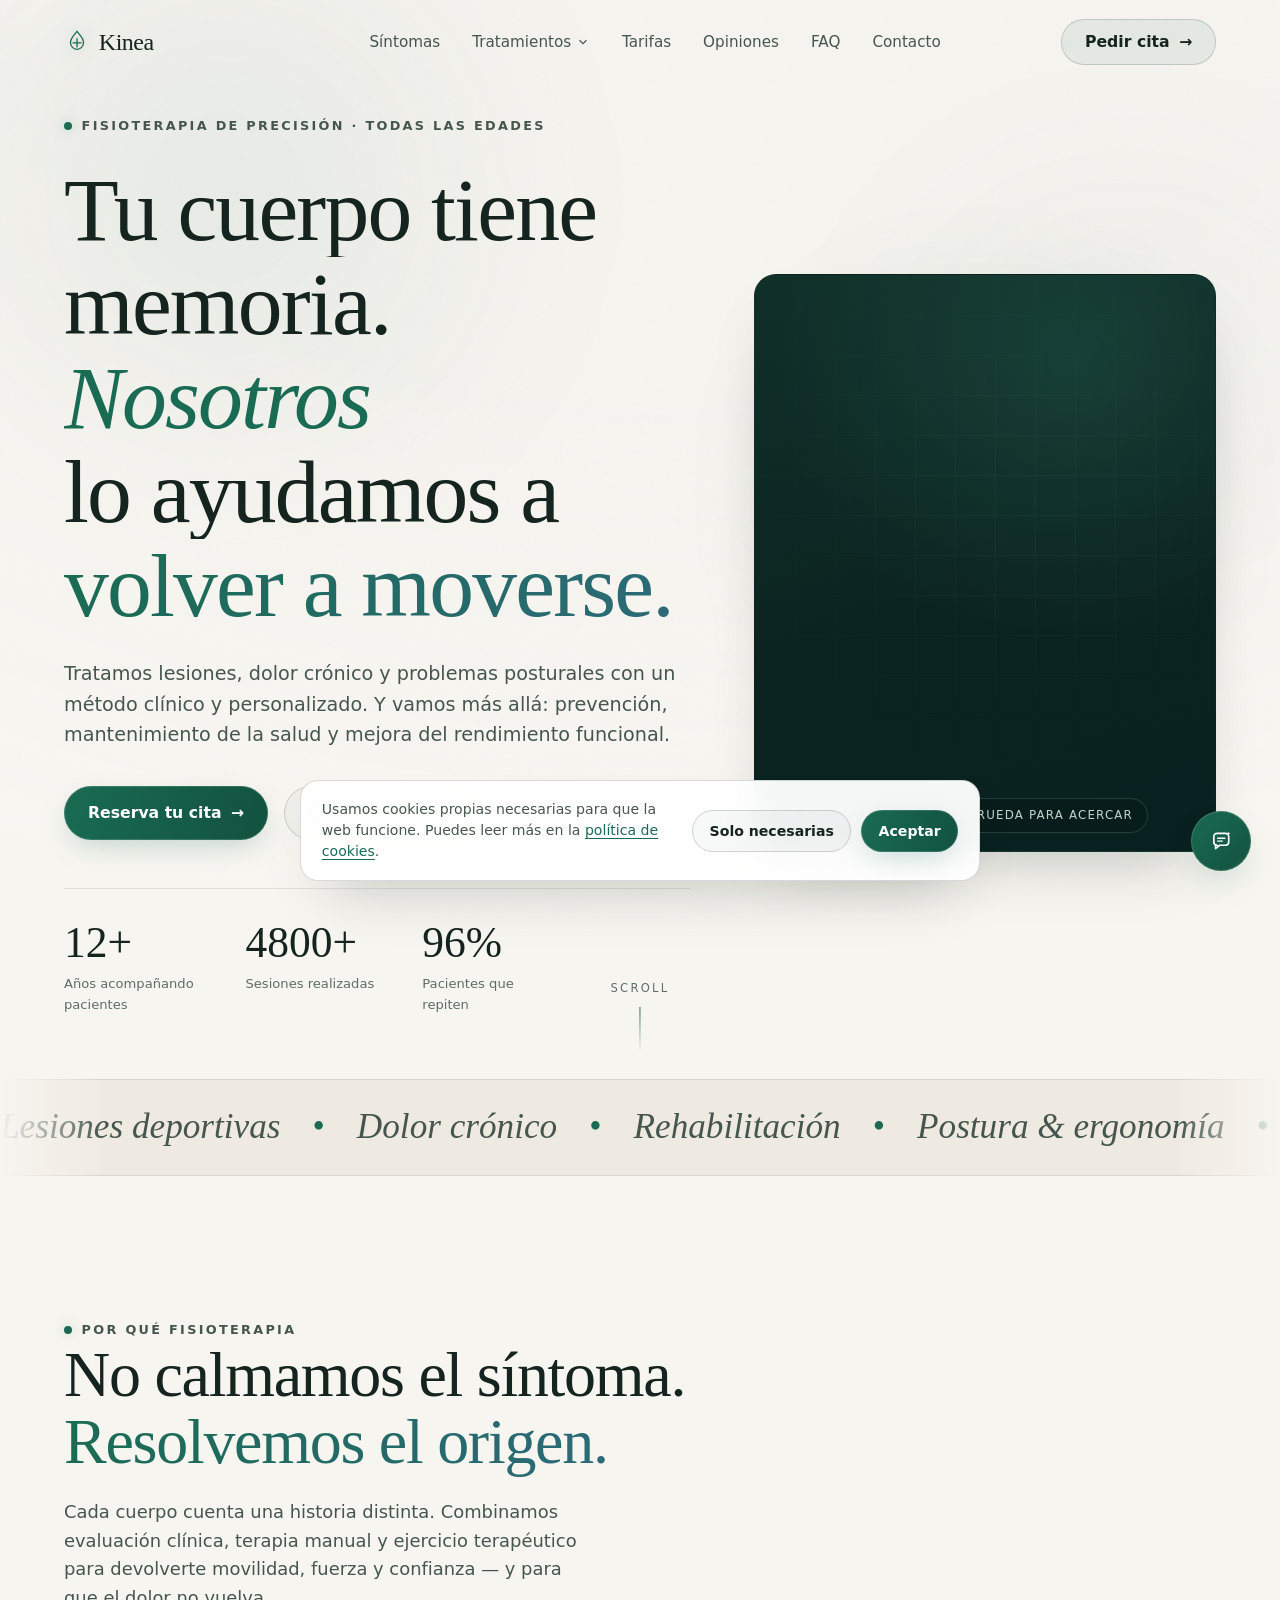
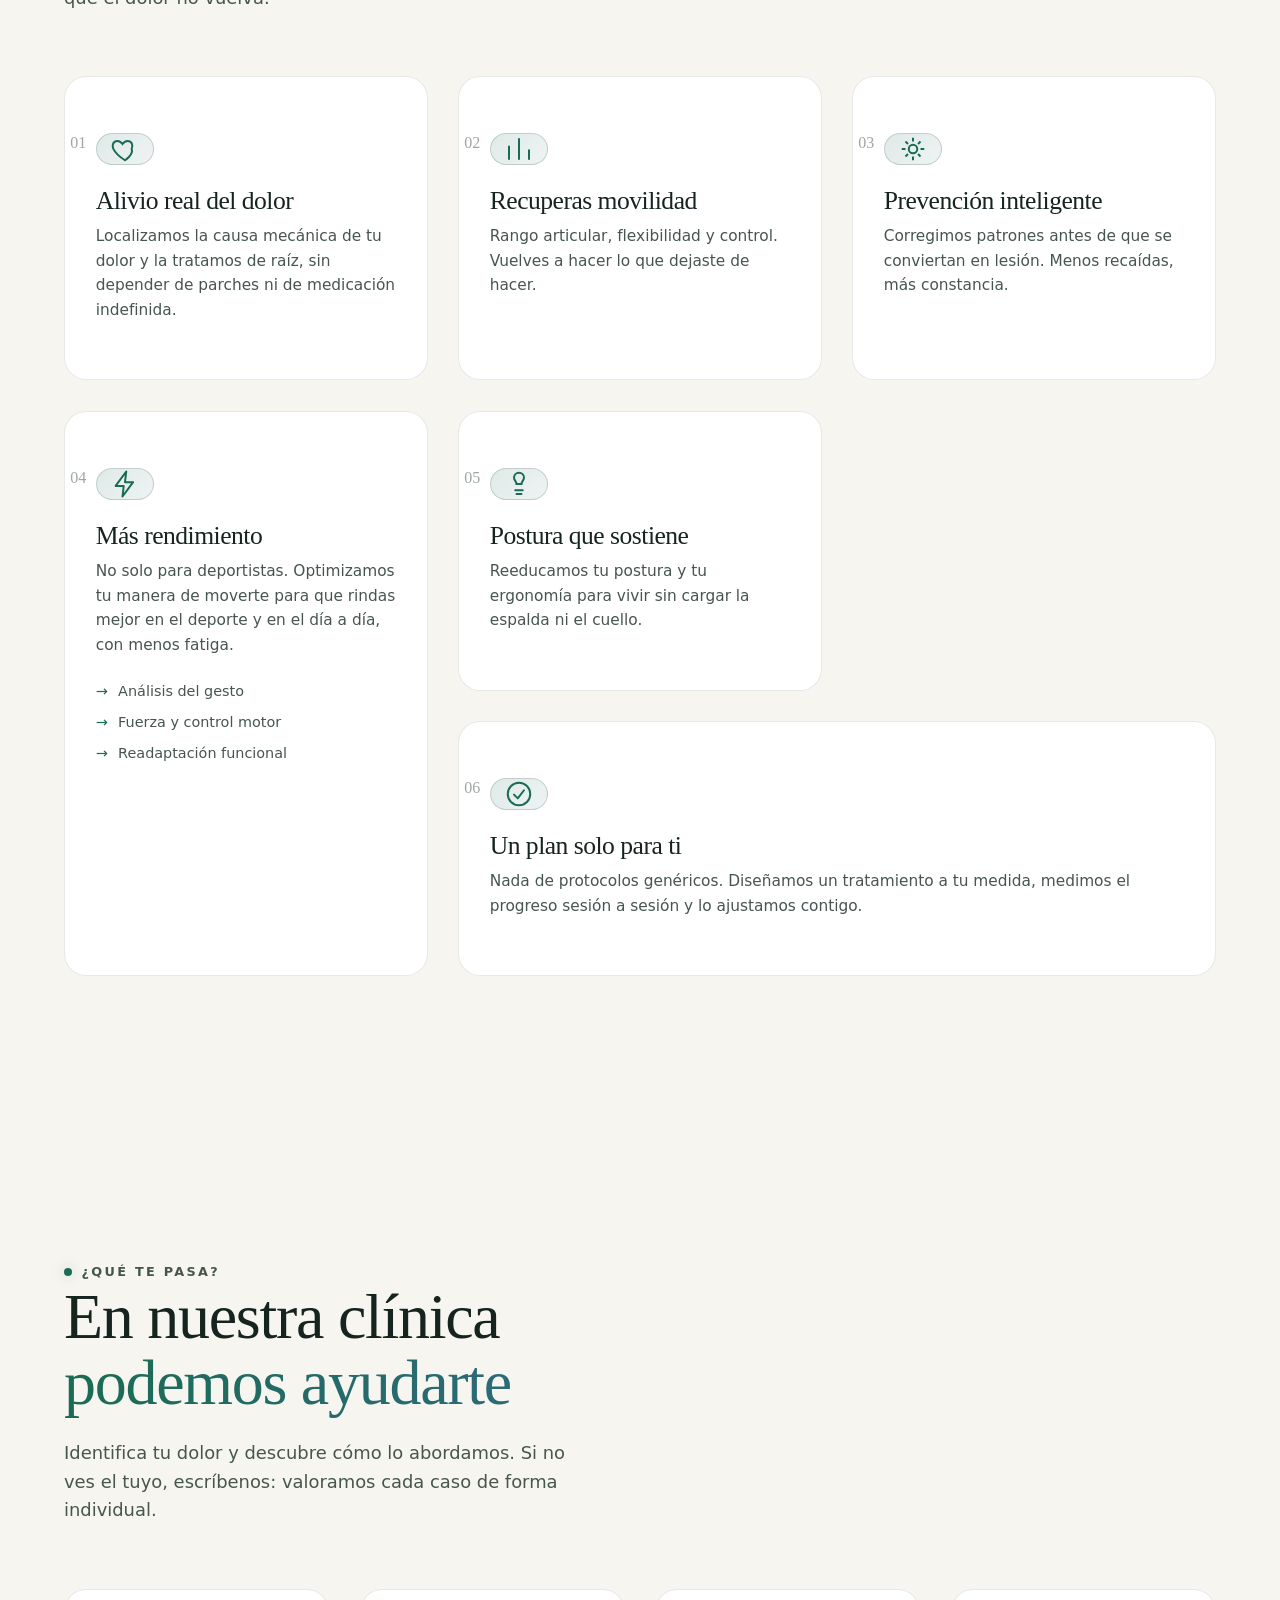
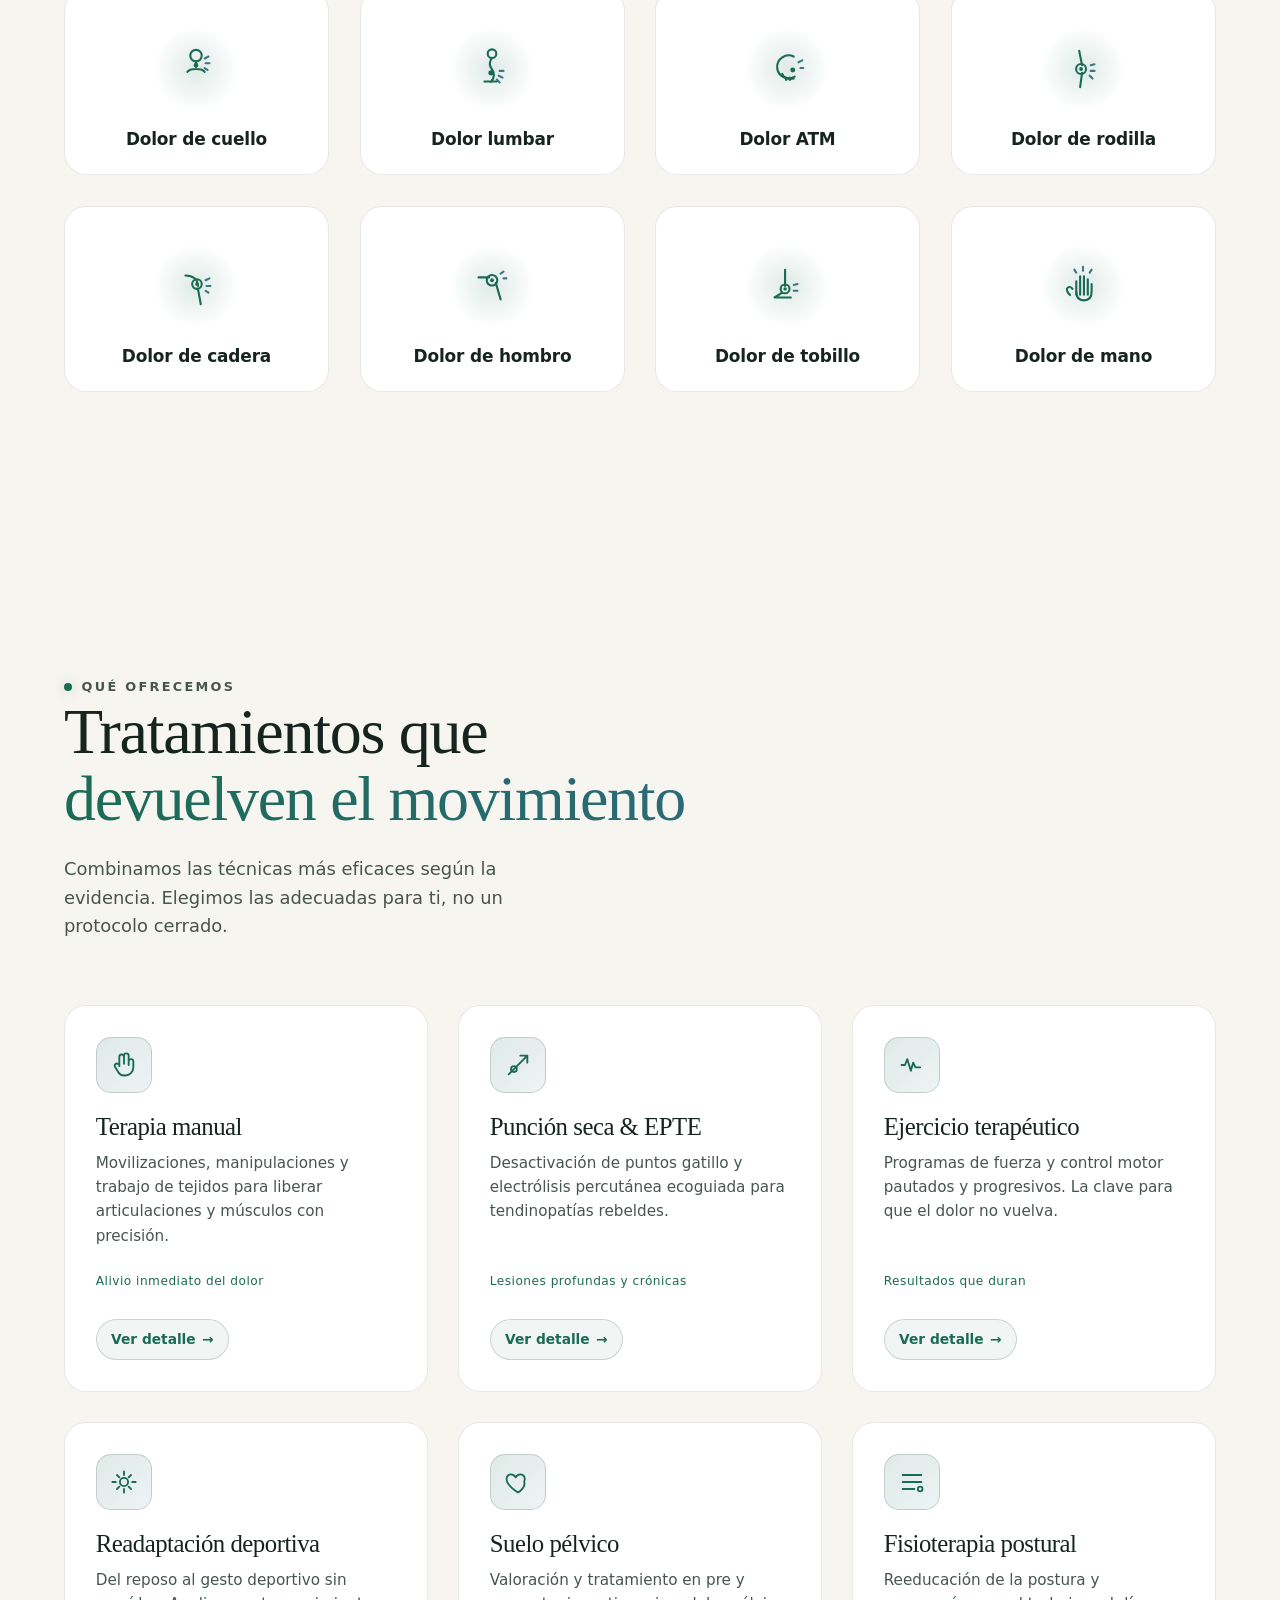
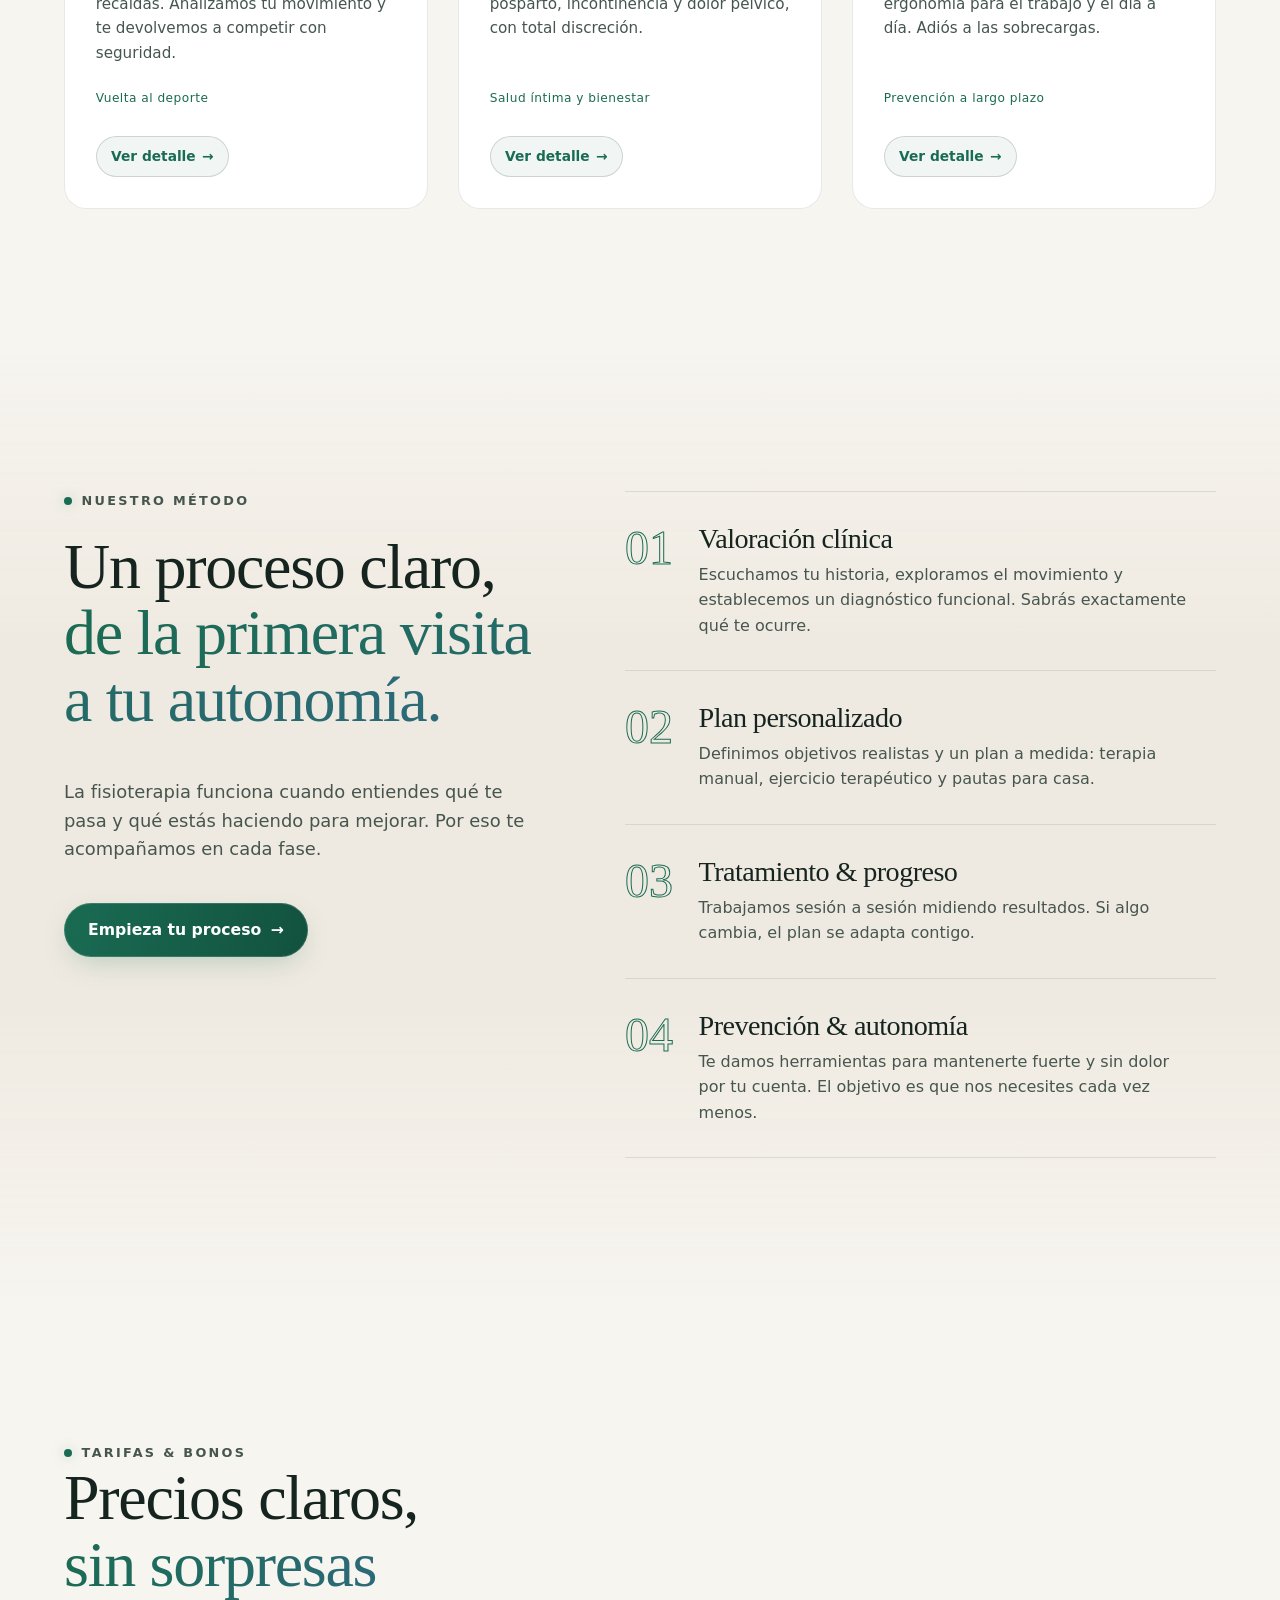
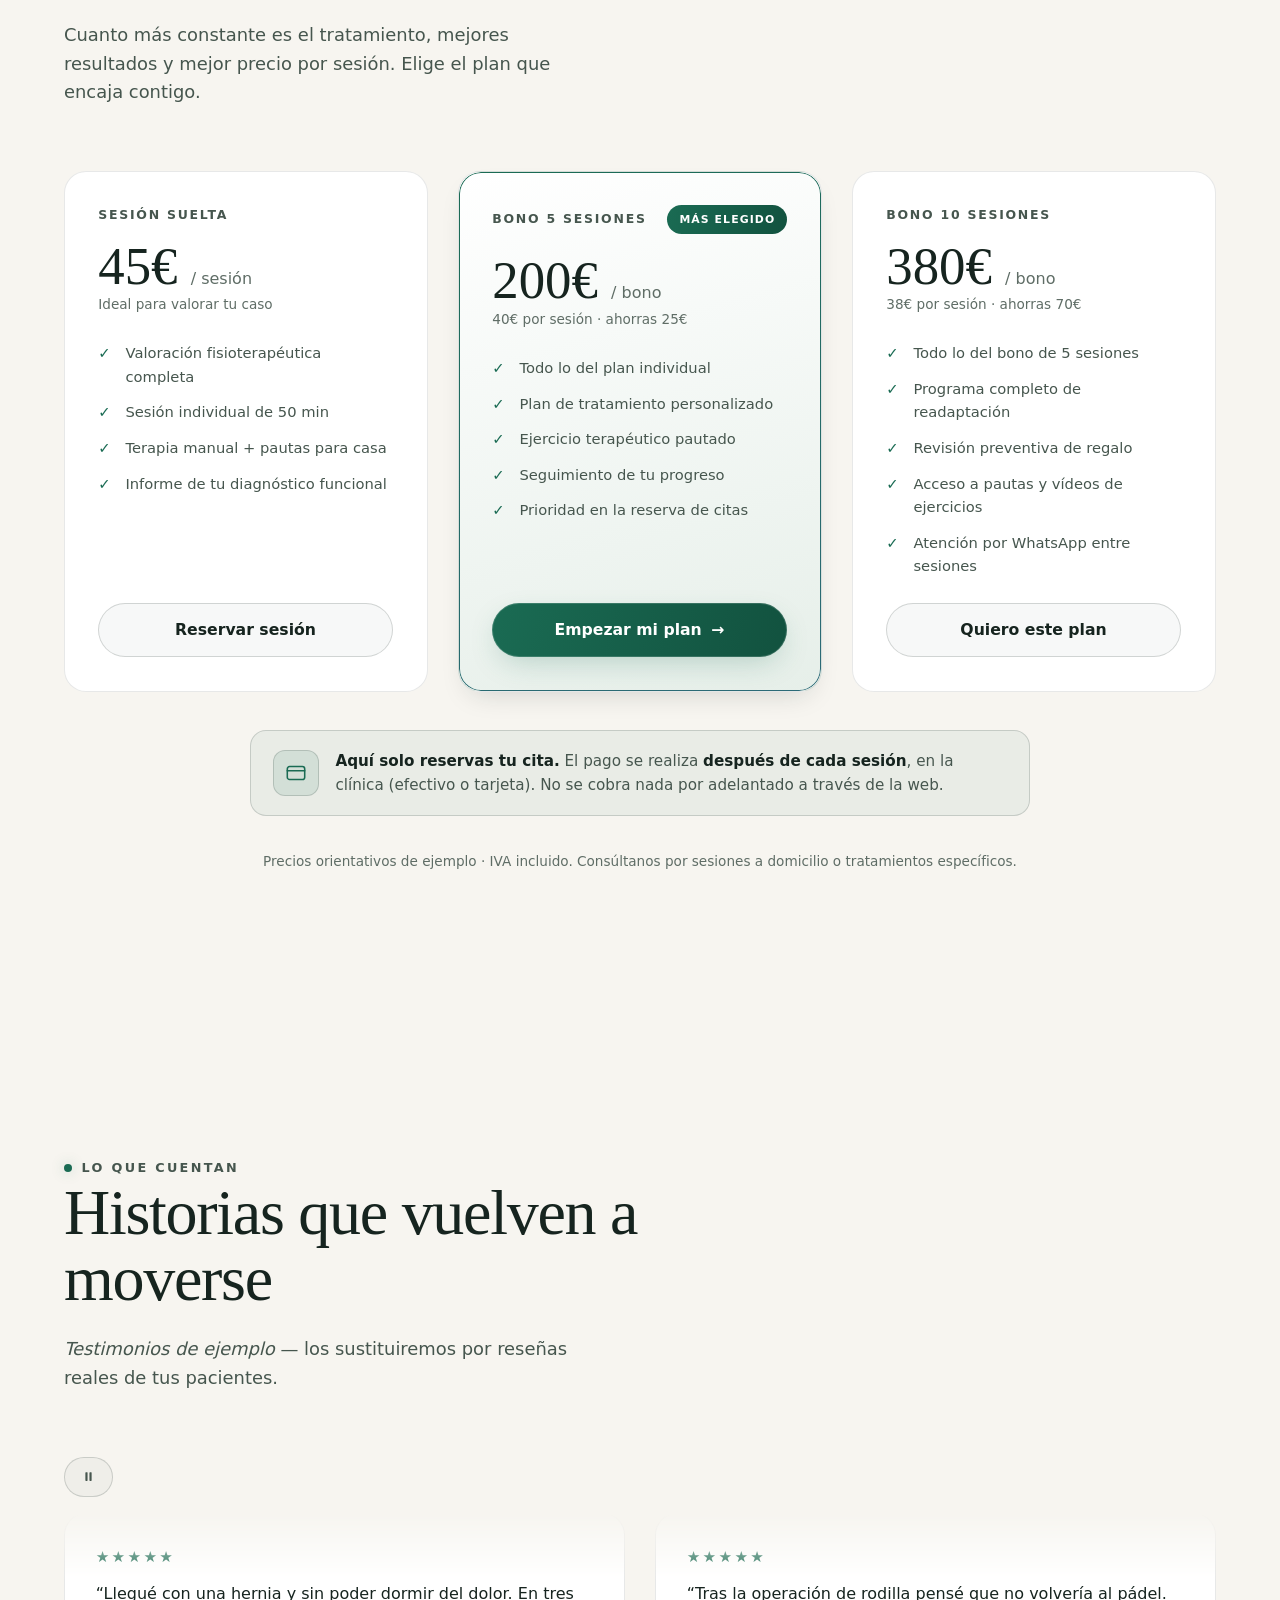
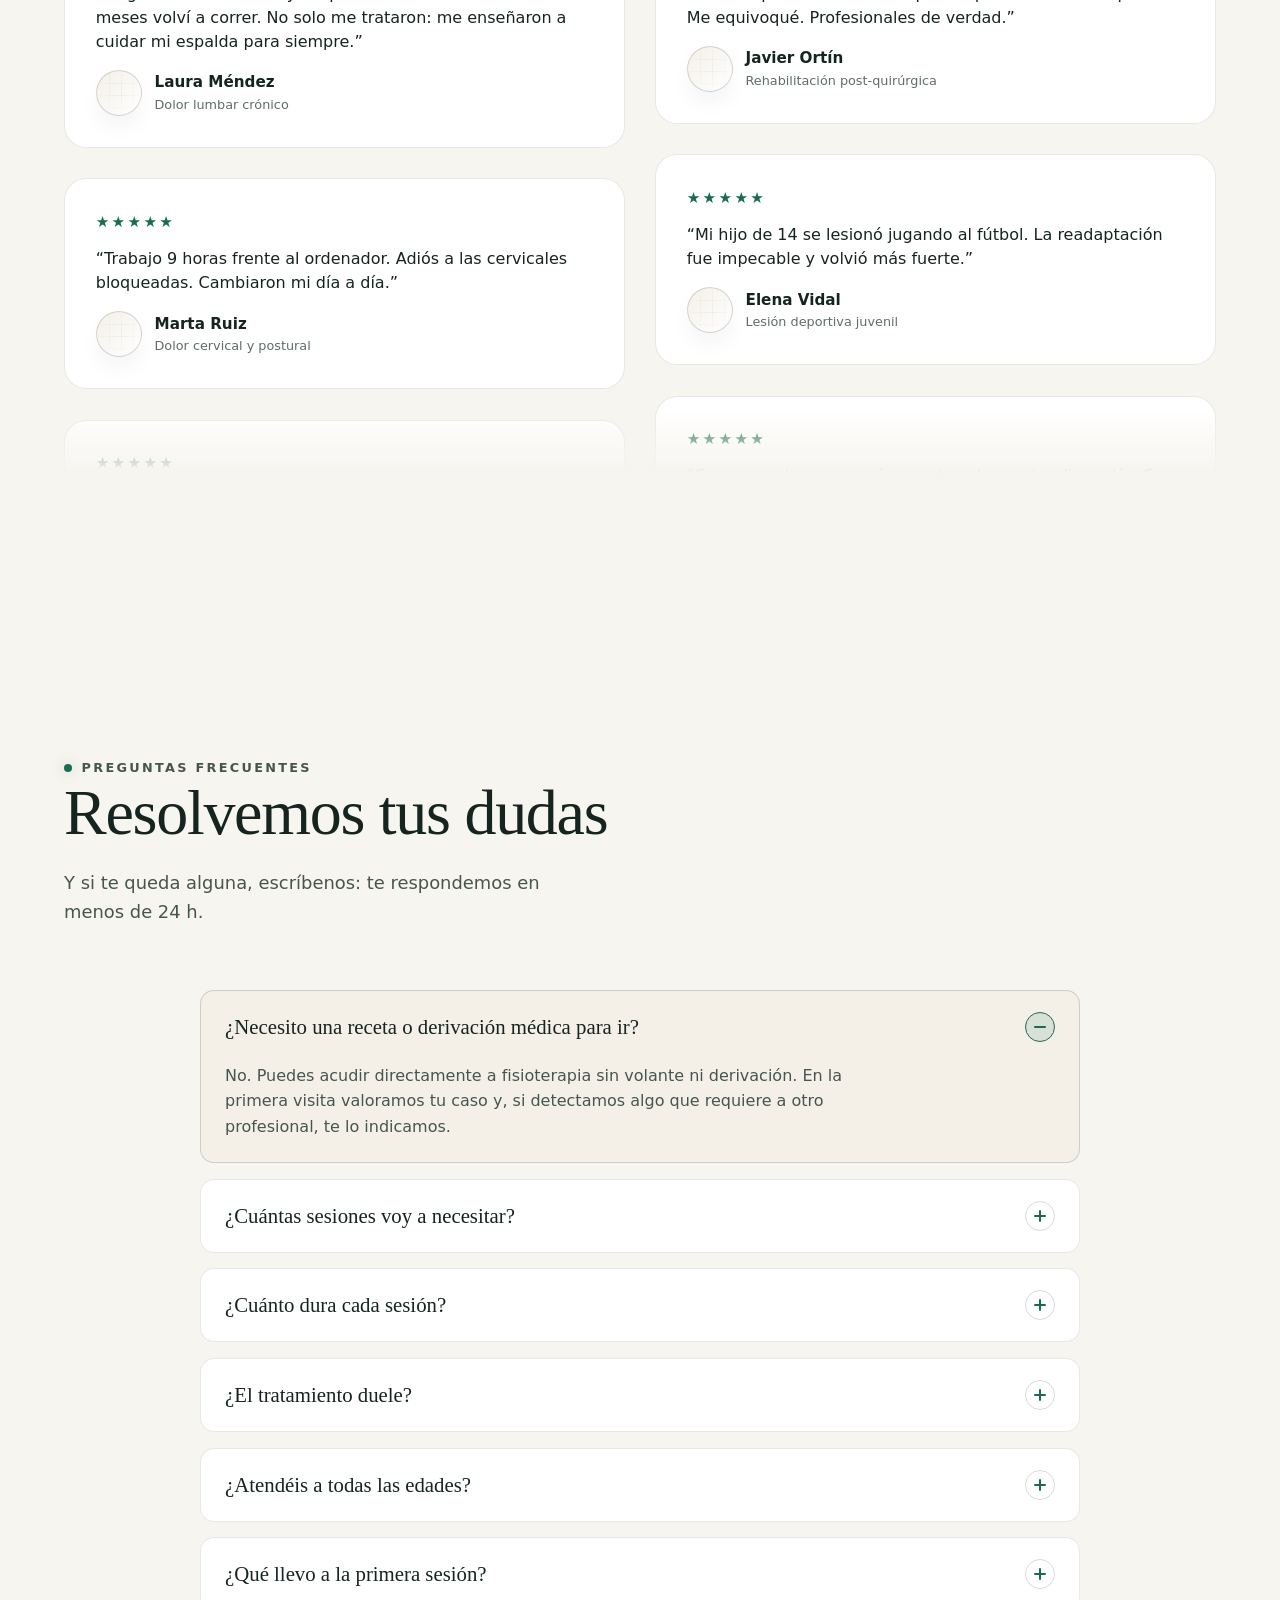
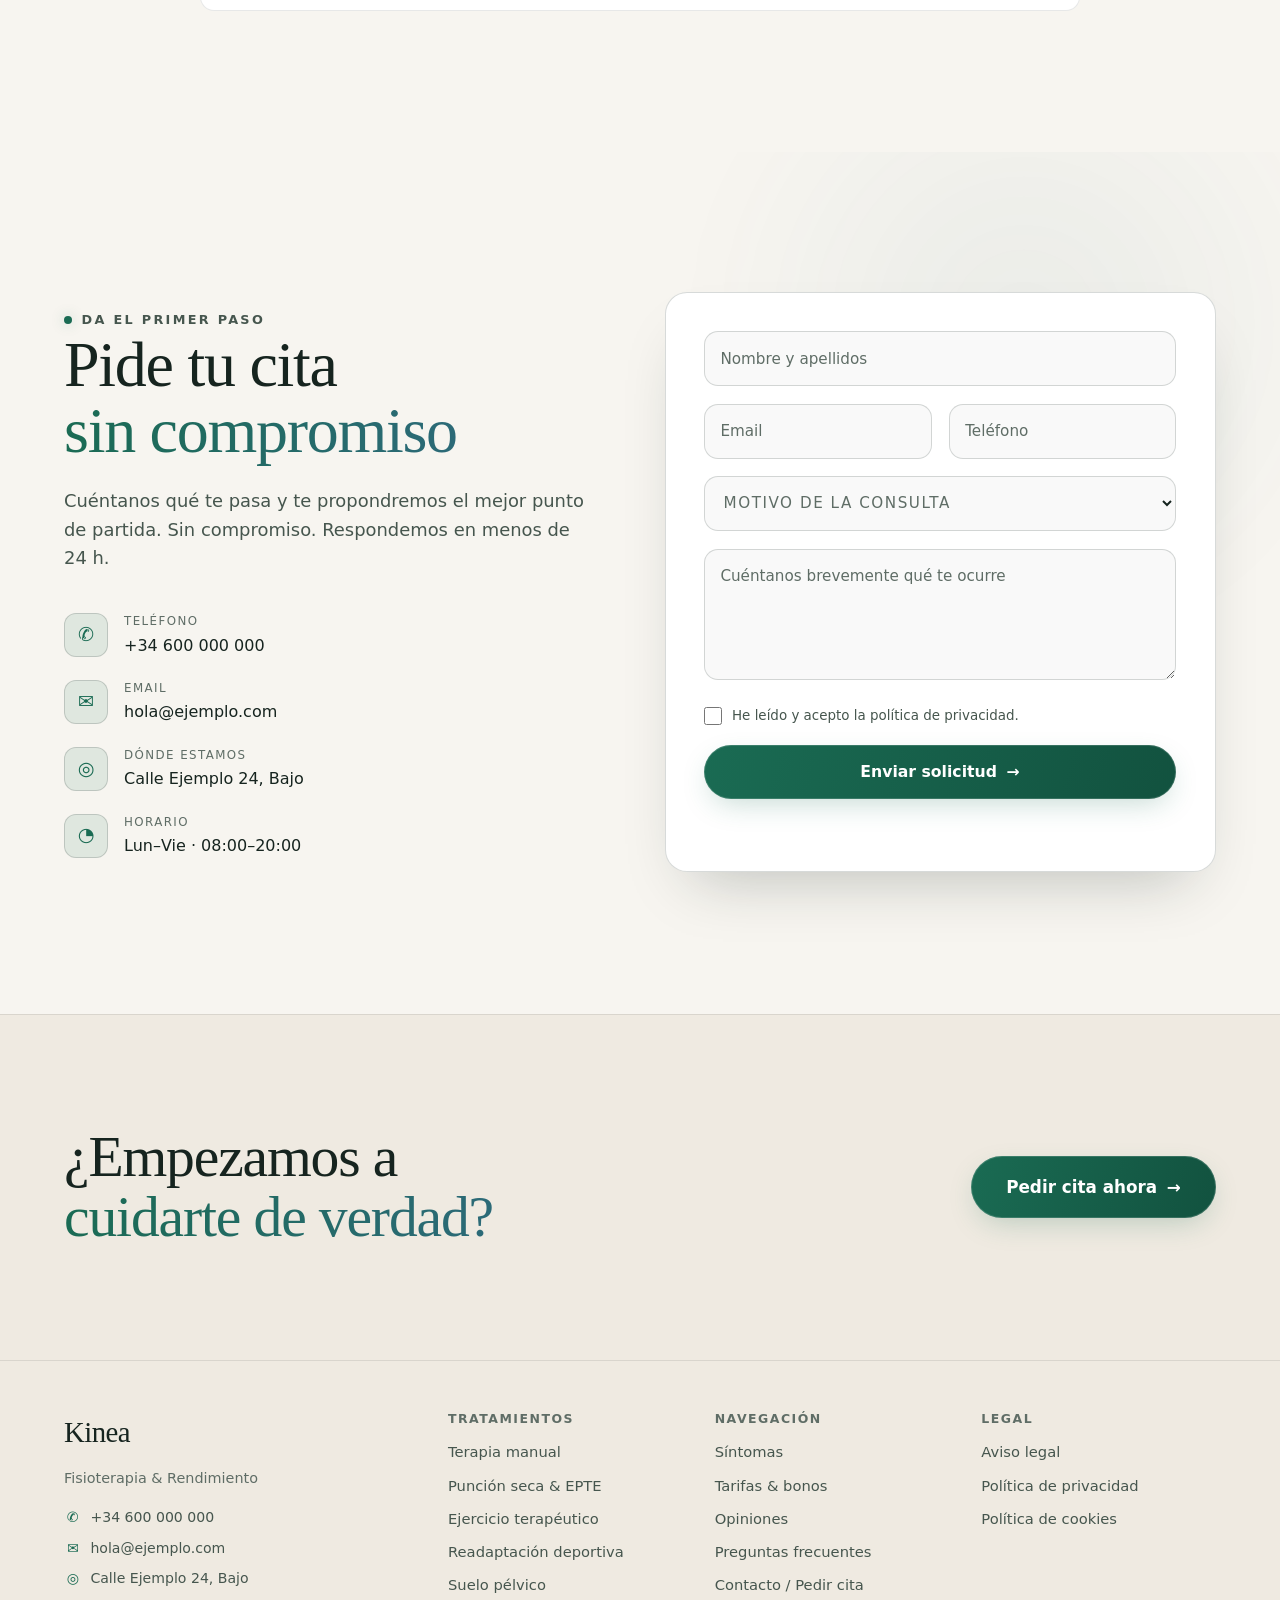
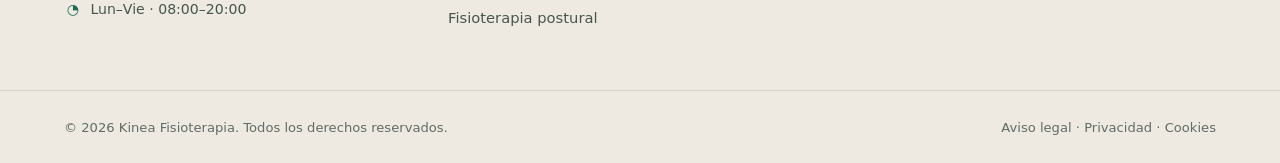
==== commit aaf53a40: "Reactiva el asistente de IA y lo adapta a la paleta clara - Vuelve a configurar chatEndpoint con el " ====
--- a/index.html
+++ b/index.html
@@ -32,7 +32,7 @@
   <link rel="preload" as="style" href="https://fonts.googleapis.com/css2?family=Fraunces:ital,opsz,wght@0,9..144,300..700;1,9..144,300..600&family=Inter:wght@300;400;500;600;700&display=swap" />
   <link rel="stylesheet" href="https://fonts.googleapis.com/css2?family=Fraunces:ital,opsz,wght@0,9..144,300..700;1,9..144,300..600&family=Inter:wght@300;400;500;600;700&display=swap" />
 
-  <link rel="stylesheet" href="styles.css?v=20260727d" />
+  <link rel="stylesheet" href="styles.css?v=20260728b" />
 </head>
 <body>
   <a class="skip-link" href="#main">Saltar al contenido</a>
@@ -942,7 +942,7 @@
   </footer>
 
   <script defer src="lib/manifest.js"></script>
-  <script defer src="main.js?v=20260727d"></script>
-  <script defer src="chat.js?v=20260727d"></script>
+  <script defer src="main.js?v=20260728b"></script>
+  <script defer src="chat.js?v=20260728b"></script>
 </body>
 </html>
--- a/styles.css
+++ b/styles.css
@@ -1110,7 +1110,8 @@
   line-height: 1.4;
   text-align: center;
   color: var(--muted);
-  background: rgba(8, 26, 22, .6);
+  background: #ffffff;
+  border-top: 1px solid var(--line);
 }
 .chat-disclaimer a { font-weight: 600; text-decoration: underline; color: var(--accent); }
 
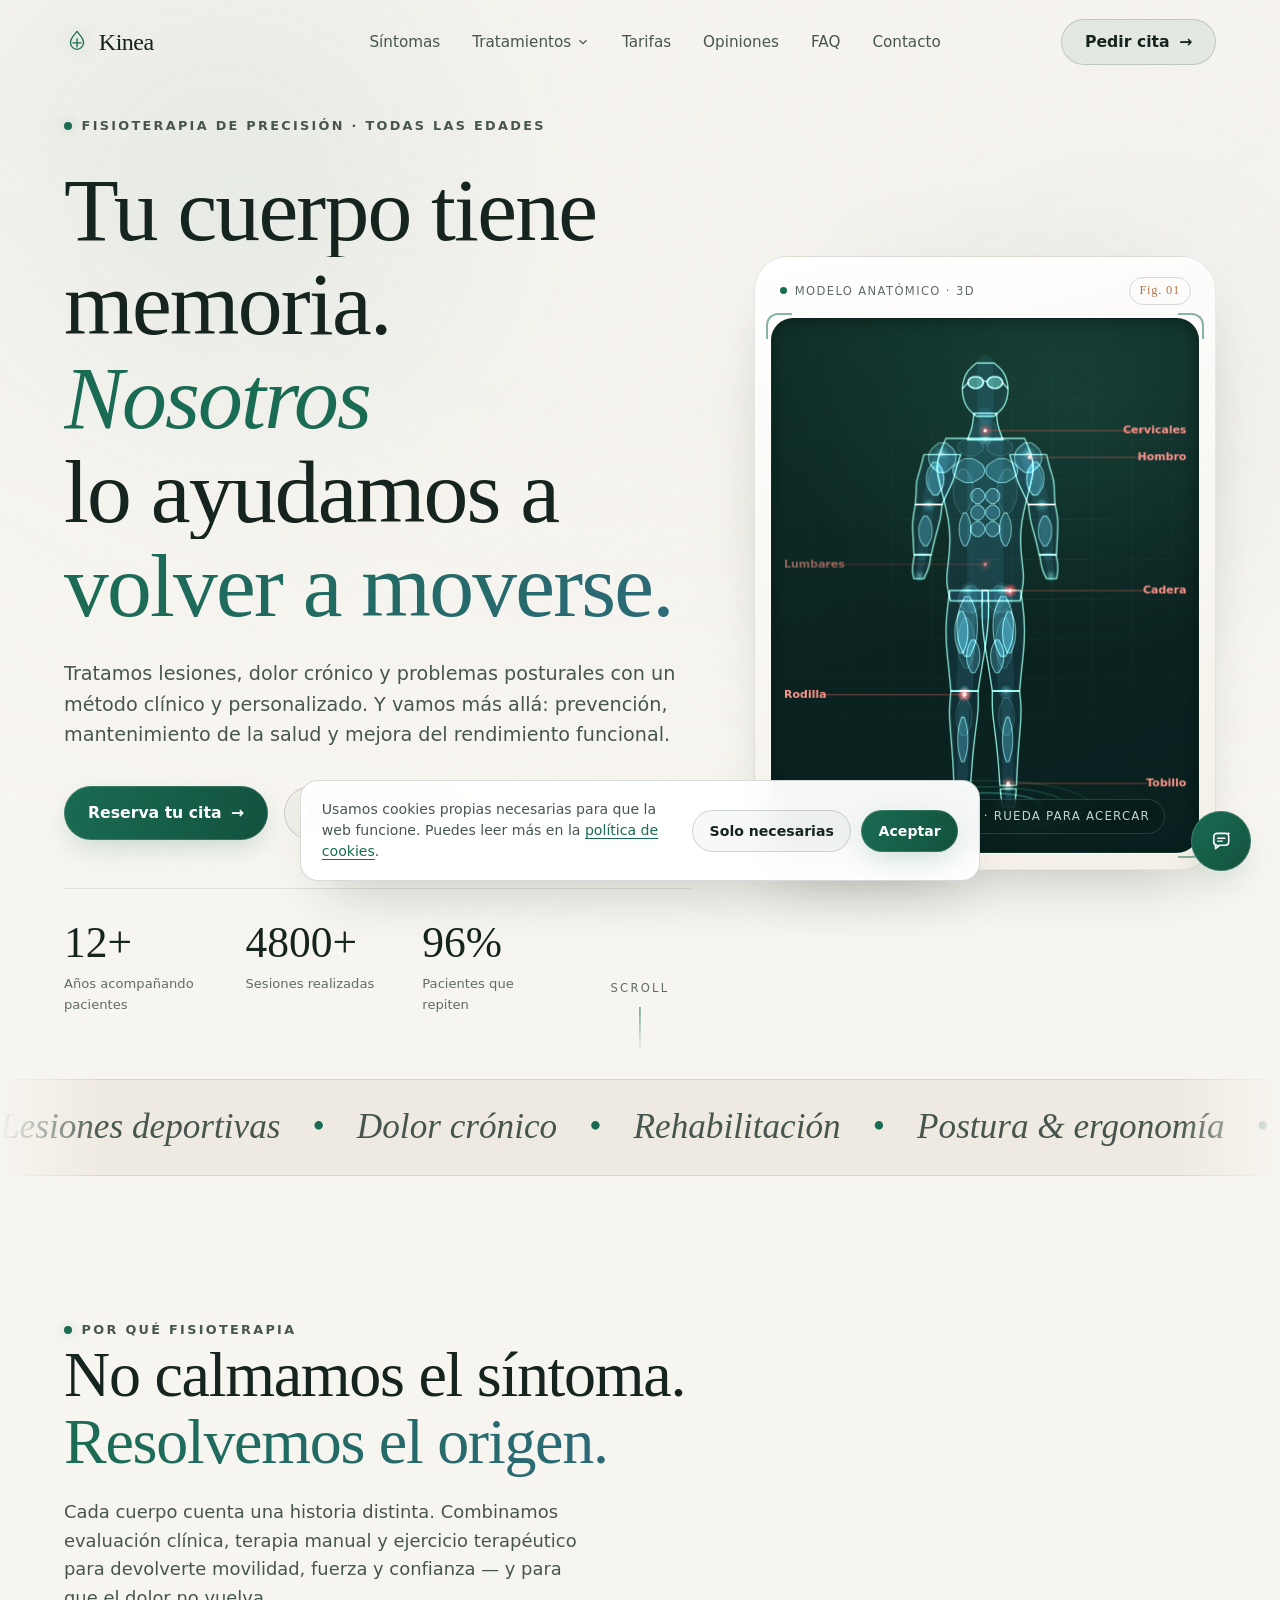
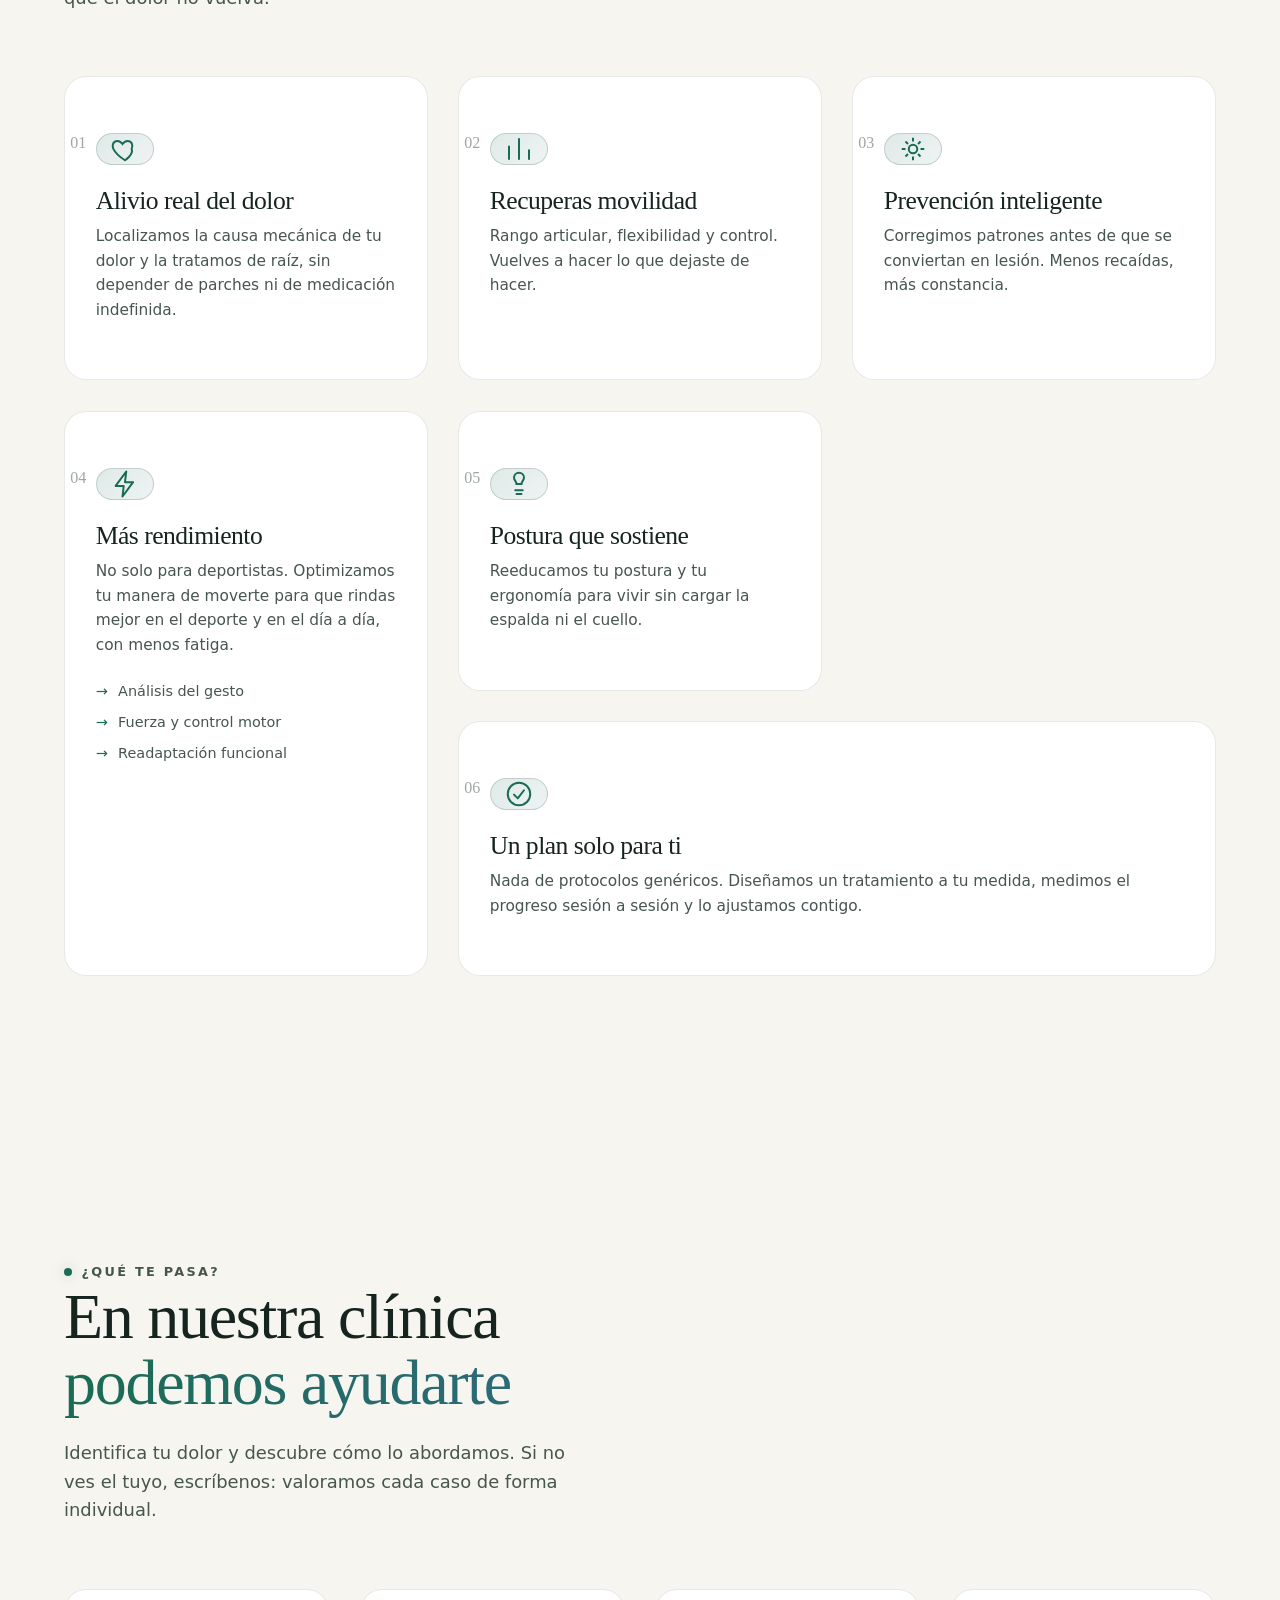
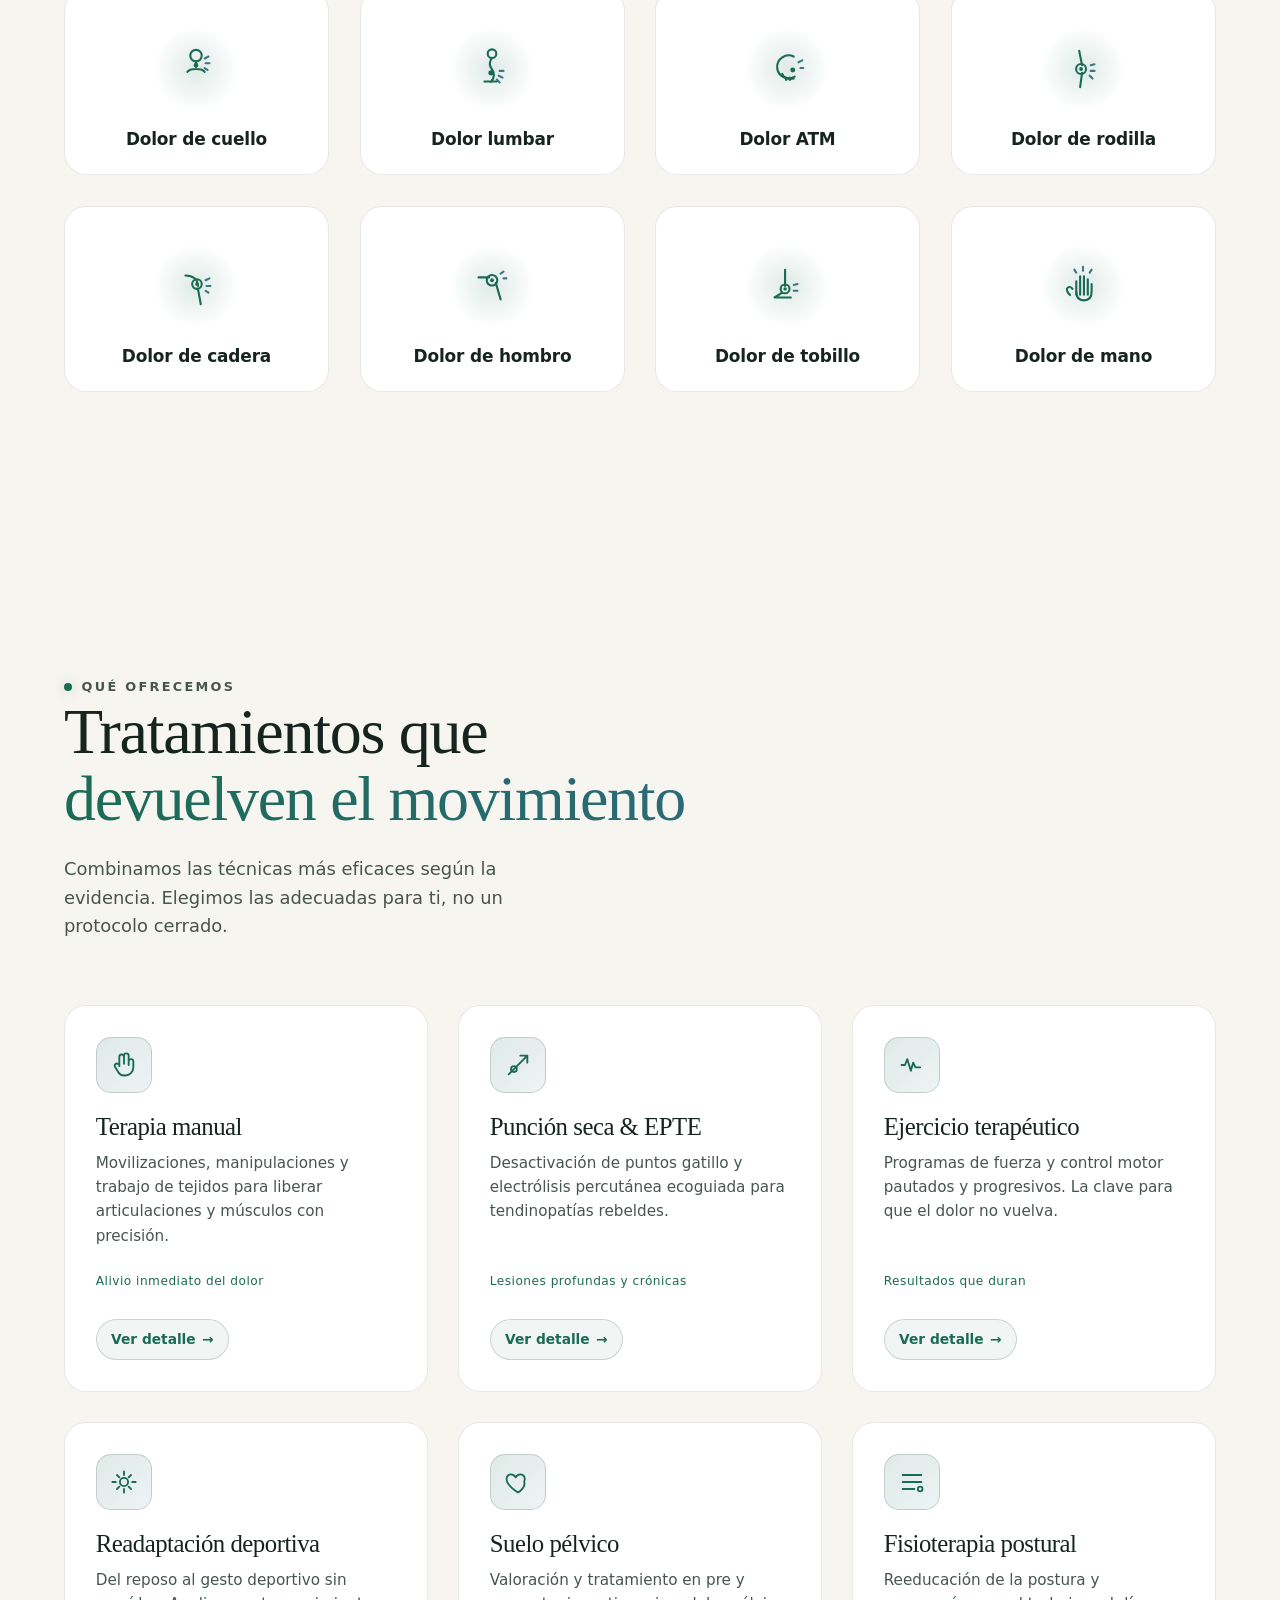
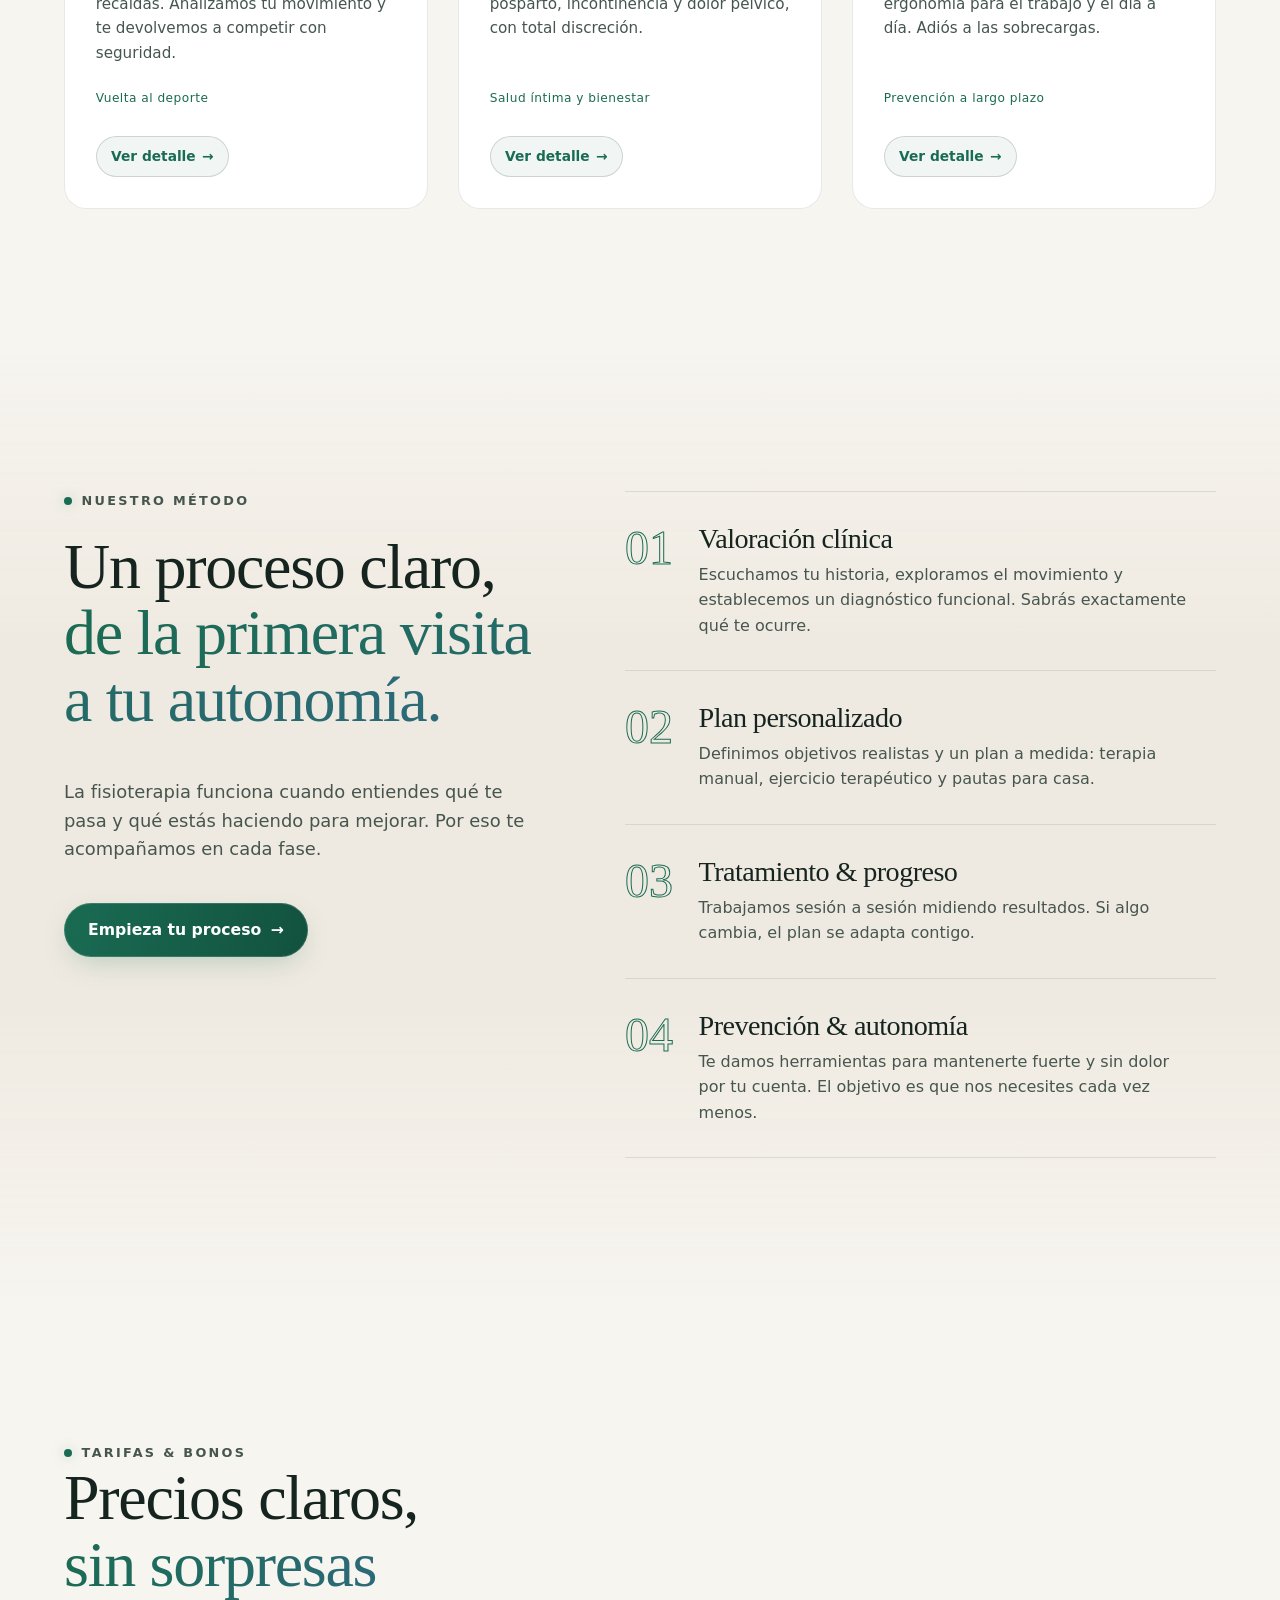
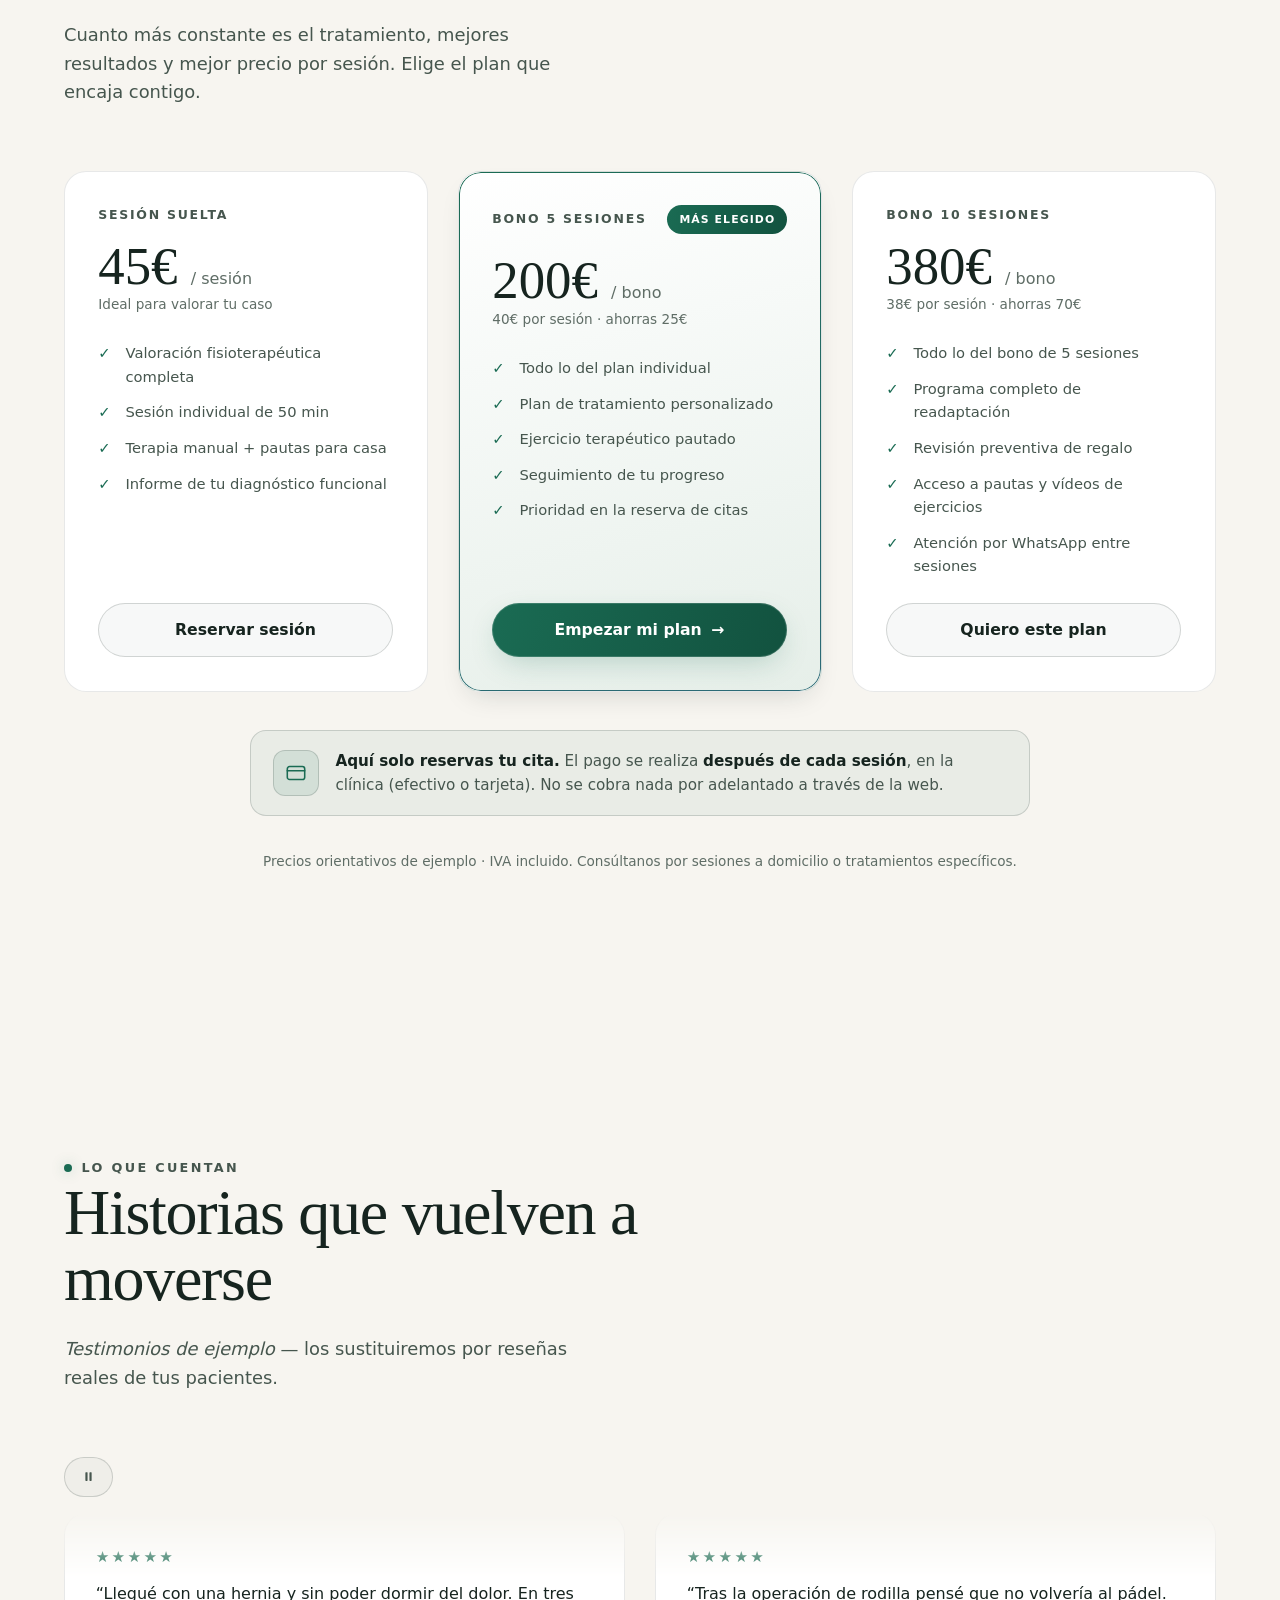
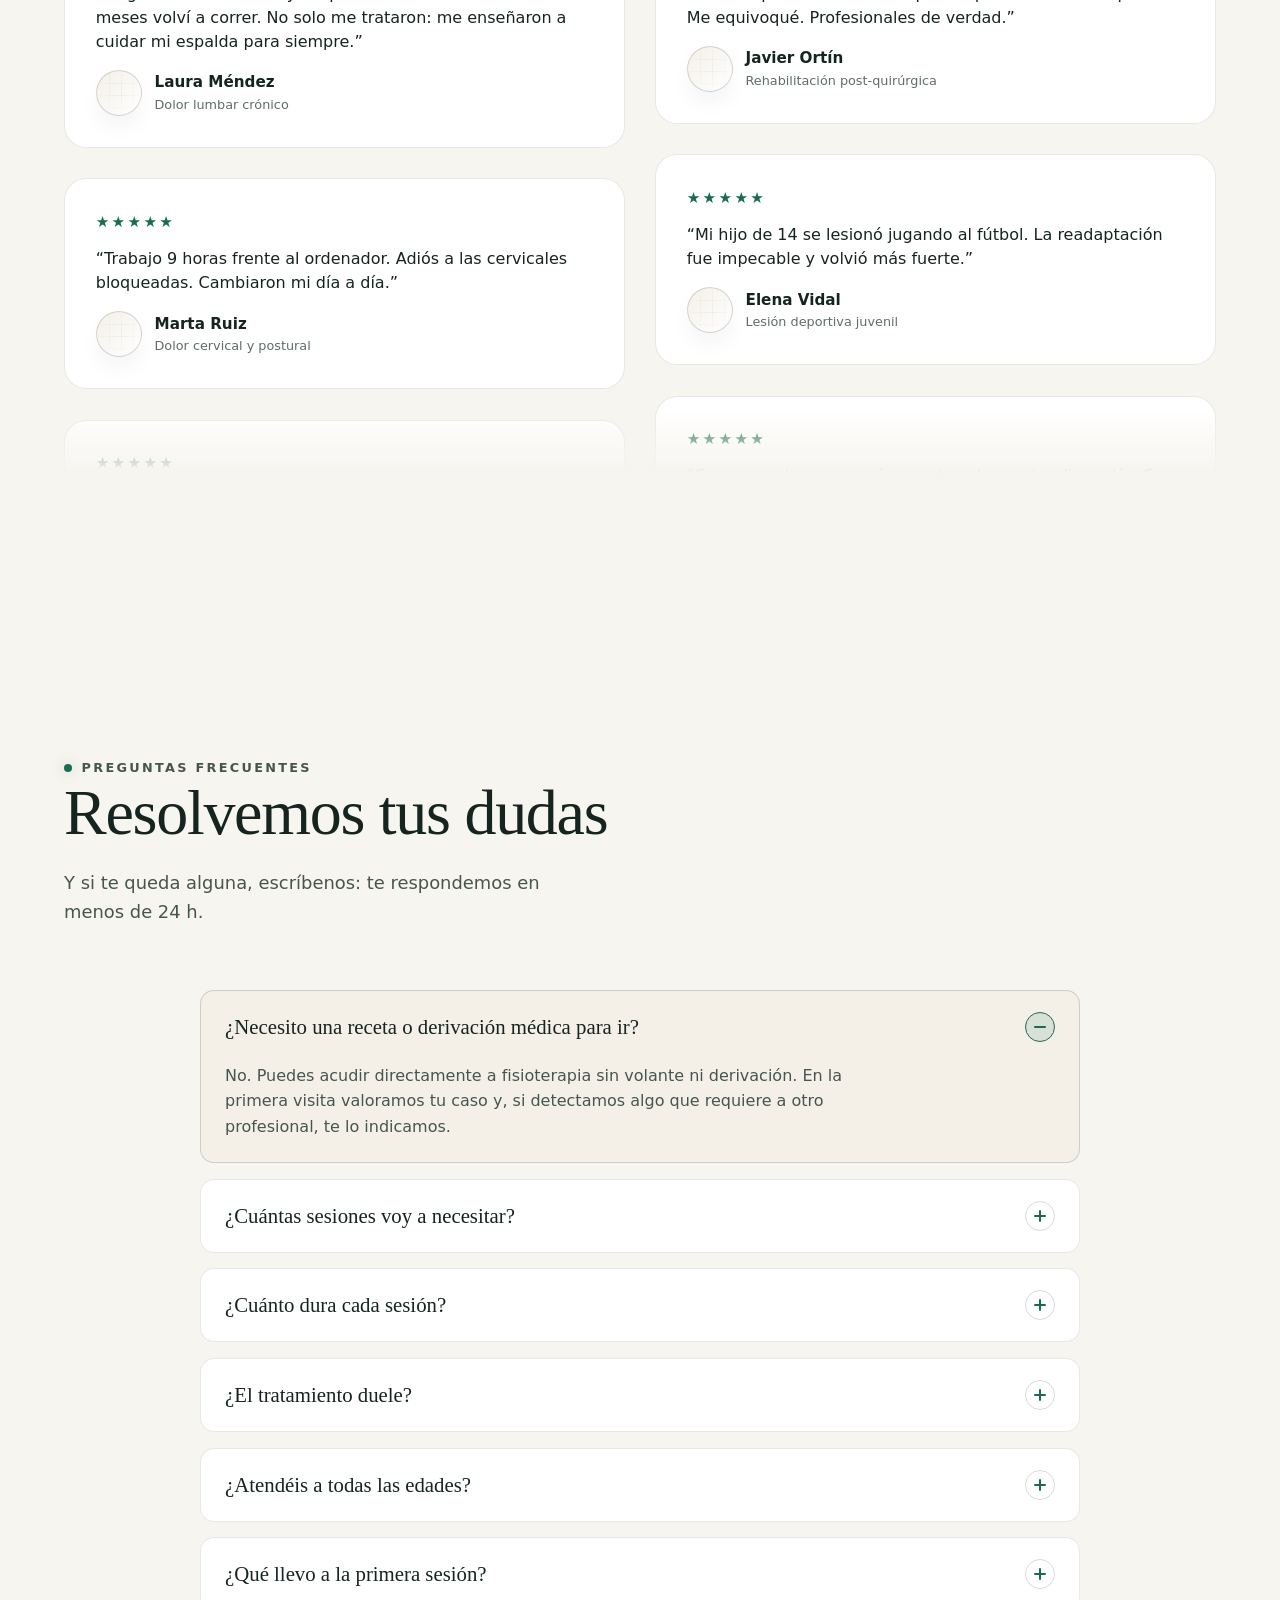
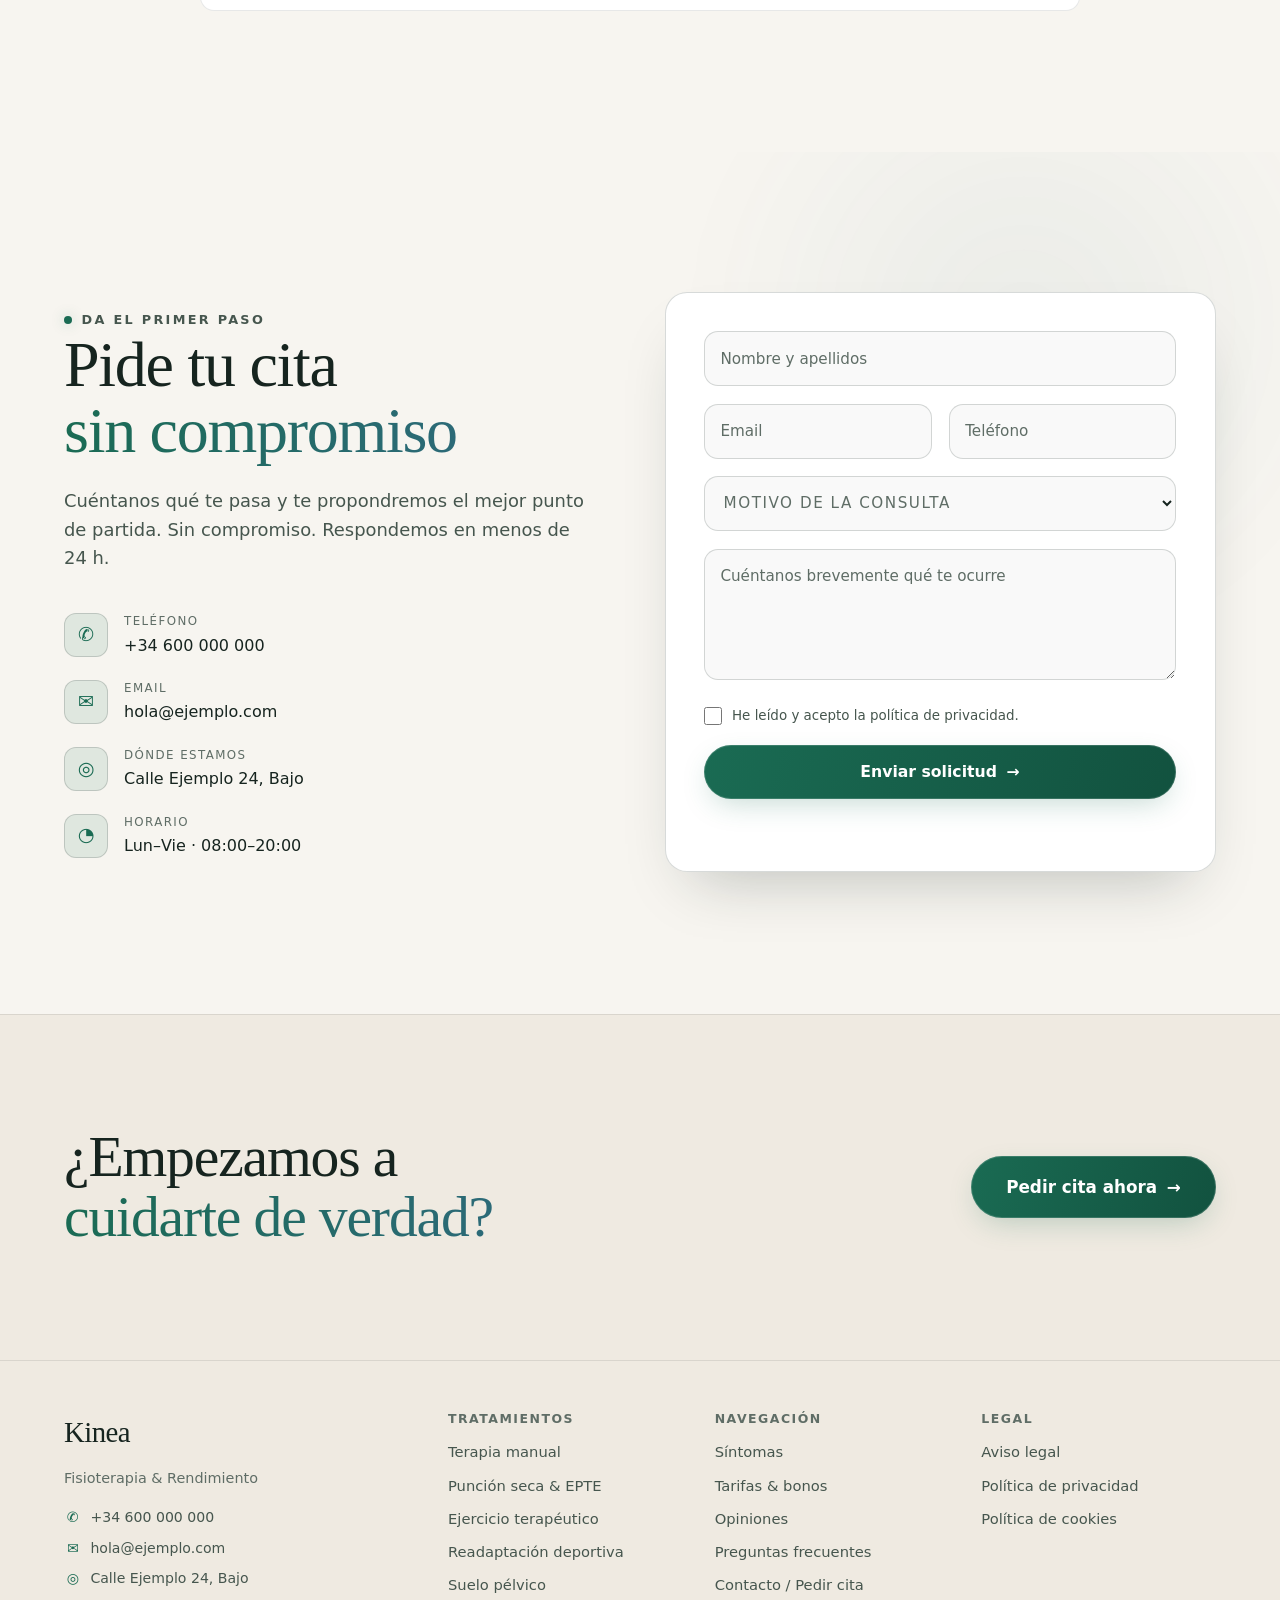
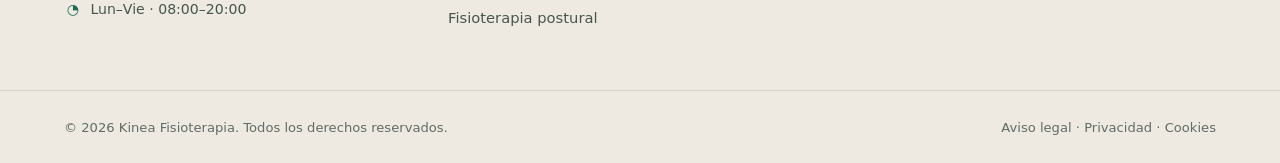
==== commit 74c205e6: "Enmarca el modelo 3D como una lamina de atlas anatomico El panel oscuro flotaba suelto sobre la web " ====
--- a/index.html
+++ b/index.html
@@ -32,7 +32,7 @@
   <link rel="preload" as="style" href="https://fonts.googleapis.com/css2?family=Fraunces:ital,opsz,wght@0,9..144,300..700;1,9..144,300..600&family=Inter:wght@300;400;500;600;700&display=swap" />
   <link rel="stylesheet" href="https://fonts.googleapis.com/css2?family=Fraunces:ital,opsz,wght@0,9..144,300..700;1,9..144,300..600&family=Inter:wght@300;400;500;600;700&display=swap" />
 
-  <link rel="stylesheet" href="styles.css?v=20260728b" />
+  <link rel="stylesheet" href="styles.css?v=20260728c" />
 </head>
 <body>
   <a class="skip-link" href="#main">Saltar al contenido</a>
@@ -156,11 +156,21 @@
             Nube de puntos con musculatura marcada; la cámara arranca en la
             cara y se aleja hasta el cuerpo completo. 0 dependencias, offline.
           -->
-          <div class="hero-3d" id="hero3d">
-            <canvas class="robot-canvas" id="robotCanvas" role="img"
-                    aria-label="Figura humana anatómica en 3D; la cámara se aleja de la cara al cuerpo completo"></canvas>
-            <div class="hero-3d-caption" aria-hidden="true">
-              <span class="dot-live"></span> Anatomía · Movimiento · Equilibrio
+          <div class="hero-frame">
+            <div class="hero-frame-bar" aria-hidden="true">
+              <span class="hfr-title"><span class="dot-live"></span> Modelo anatómico · 3D</span>
+              <span class="hfr-tag">Fig. 01</span>
+            </div>
+            <div class="hero-frame-stage">
+              <div class="hero-3d" id="hero3d">
+                <canvas class="robot-canvas" id="robotCanvas" role="img"
+                        aria-label="Figura humana anatómica en 3D; la cámara se aleja de la cara al cuerpo completo"></canvas>
+                <div class="hero-3d-caption" aria-hidden="true">
+                  <span class="dot-live"></span> Anatomía · Movimiento · Equilibrio
+                </div>
+              </div>
+              <!-- Esquinas tipo lámina de atlas anatómico: 2 aquí + 2 en el span -->
+              <span class="hero-frame-corners" aria-hidden="true"></span>
             </div>
           </div>
           <div class="hero-visual-glow" aria-hidden="true"></div>
@@ -942,7 +952,7 @@
   </footer>
 
   <script defer src="lib/manifest.js"></script>
-  <script defer src="main.js?v=20260728b"></script>
-  <script defer src="chat.js?v=20260728b"></script>
+  <script defer src="main.js?v=20260728c"></script>
+  <script defer src="chat.js?v=20260728c"></script>
 </body>
 </html>
--- a/styles.css
+++ b/styles.css
@@ -261,6 +261,51 @@
 .hero-visual { position: relative; }
 .hero-visual-glow { position: absolute; inset: -8% -8% -8% -8%; background: radial-gradient(circle at 50% 40%, var(--glow-green), transparent 62%); filter: blur(30px); opacity: .35; z-index: -1; }
 .ph-hero { aspect-ratio: 4/5; }
+
+/* Marco del modelo 3D · "passe-partout" tipo lámina de atlas anatómico.
+   Monta el panel oscuro sobre una cartulina clara para que la isla oscura
+   no choque con la web y gane sensación de pieza enmarcada. */
+.hero-frame {
+  position: relative;
+  background: linear-gradient(165deg, var(--surface) 0%, var(--surface-2) 100%);
+  border: 1px solid var(--line);
+  border-radius: calc(var(--radius) + 12px);
+  padding: clamp(.7rem, 1.4vw, 1rem);
+  box-shadow: var(--sh-lg), inset 0 1px 0 rgba(255,255,255,.7);
+  transition: transform .6s var(--ease), box-shadow .6s var(--ease);
+}
+.hero-frame:hover { transform: translateY(-4px); box-shadow: 0 40px 80px -30px rgba(22,36,31,.34), inset 0 1px 0 rgba(255,255,255,.7); }
+
+/* Cartela superior: rótulo de la lámina */
+.hero-frame-bar {
+  display: flex; align-items: center; justify-content: space-between; gap: 1rem;
+  padding: .25rem .55rem .8rem;
+}
+.hfr-title {
+  display: inline-flex; align-items: center; gap: .5rem;
+  font-size: .72rem; letter-spacing: .12em; text-transform: uppercase;
+  color: var(--muted);
+}
+.hfr-tag {
+  font-family: var(--display); font-size: .78rem; letter-spacing: .06em;
+  color: var(--clay); border: 1px solid var(--line-2);
+  border-radius: 100px; padding: .18rem .6rem; white-space: nowrap;
+}
+
+/* Esquinas ancladas al panel oscuro (no al marco), para que no choquen
+   con la cartela. .hero-frame-stage aporta 2 y el span las otras 2. */
+.hero-frame-stage { position: relative; }
+/* bloque vacío de altura 0: no genera línea ni hueco bajo el panel */
+.hero-frame-corners { display: block; height: 0; }
+.hero-frame-stage::before, .hero-frame-stage::after,
+.hero-frame-corners::before, .hero-frame-corners::after {
+  content: ""; position: absolute; width: 26px; height: 26px; z-index: 4;
+  border: 2px solid var(--accent); opacity: .5; pointer-events: none;
+}
+.hero-frame-stage::before   { top: -5px;    left: -5px;  border-right: 0; border-bottom: 0; border-top-left-radius: 12px; }
+.hero-frame-stage::after    { bottom: -5px; right: -5px; border-left: 0;  border-top: 0;    border-bottom-right-radius: 12px; }
+.hero-frame-corners::before { top: -5px;    right: -5px; border-left: 0;  border-bottom: 0; border-top-right-radius: 12px; }
+.hero-frame-corners::after  { bottom: -5px; left: -5px;  border-right: 0; border-top: 0;    border-bottom-left-radius: 12px; }
 
 /* Escena 3D interactiva (canvas) */
 .hero-3d {
@@ -274,7 +319,9 @@
     radial-gradient(120% 90% at 70% 15%, rgba(90,220,180,.12), transparent 55%),
     linear-gradient(160deg, #103029 0%, #0b2320 55%, #08201f 100%);
   border: 1px solid rgba(22,36,31,.12);
-  box-shadow: var(--sh-lg);
+  /* Va montado dentro de .hero-frame: en vez de sombra proyectada (que se
+     vería sucia sobre la cartulina), un rehundido suave tipo passe-partout. */
+  box-shadow: inset 0 2px 14px rgba(4,16,13,.45), 0 1px 0 rgba(255,255,255,.6);
 }
 .hero-3d::before {
   content: ""; position: absolute; inset: 0; z-index: 1; pointer-events: none;
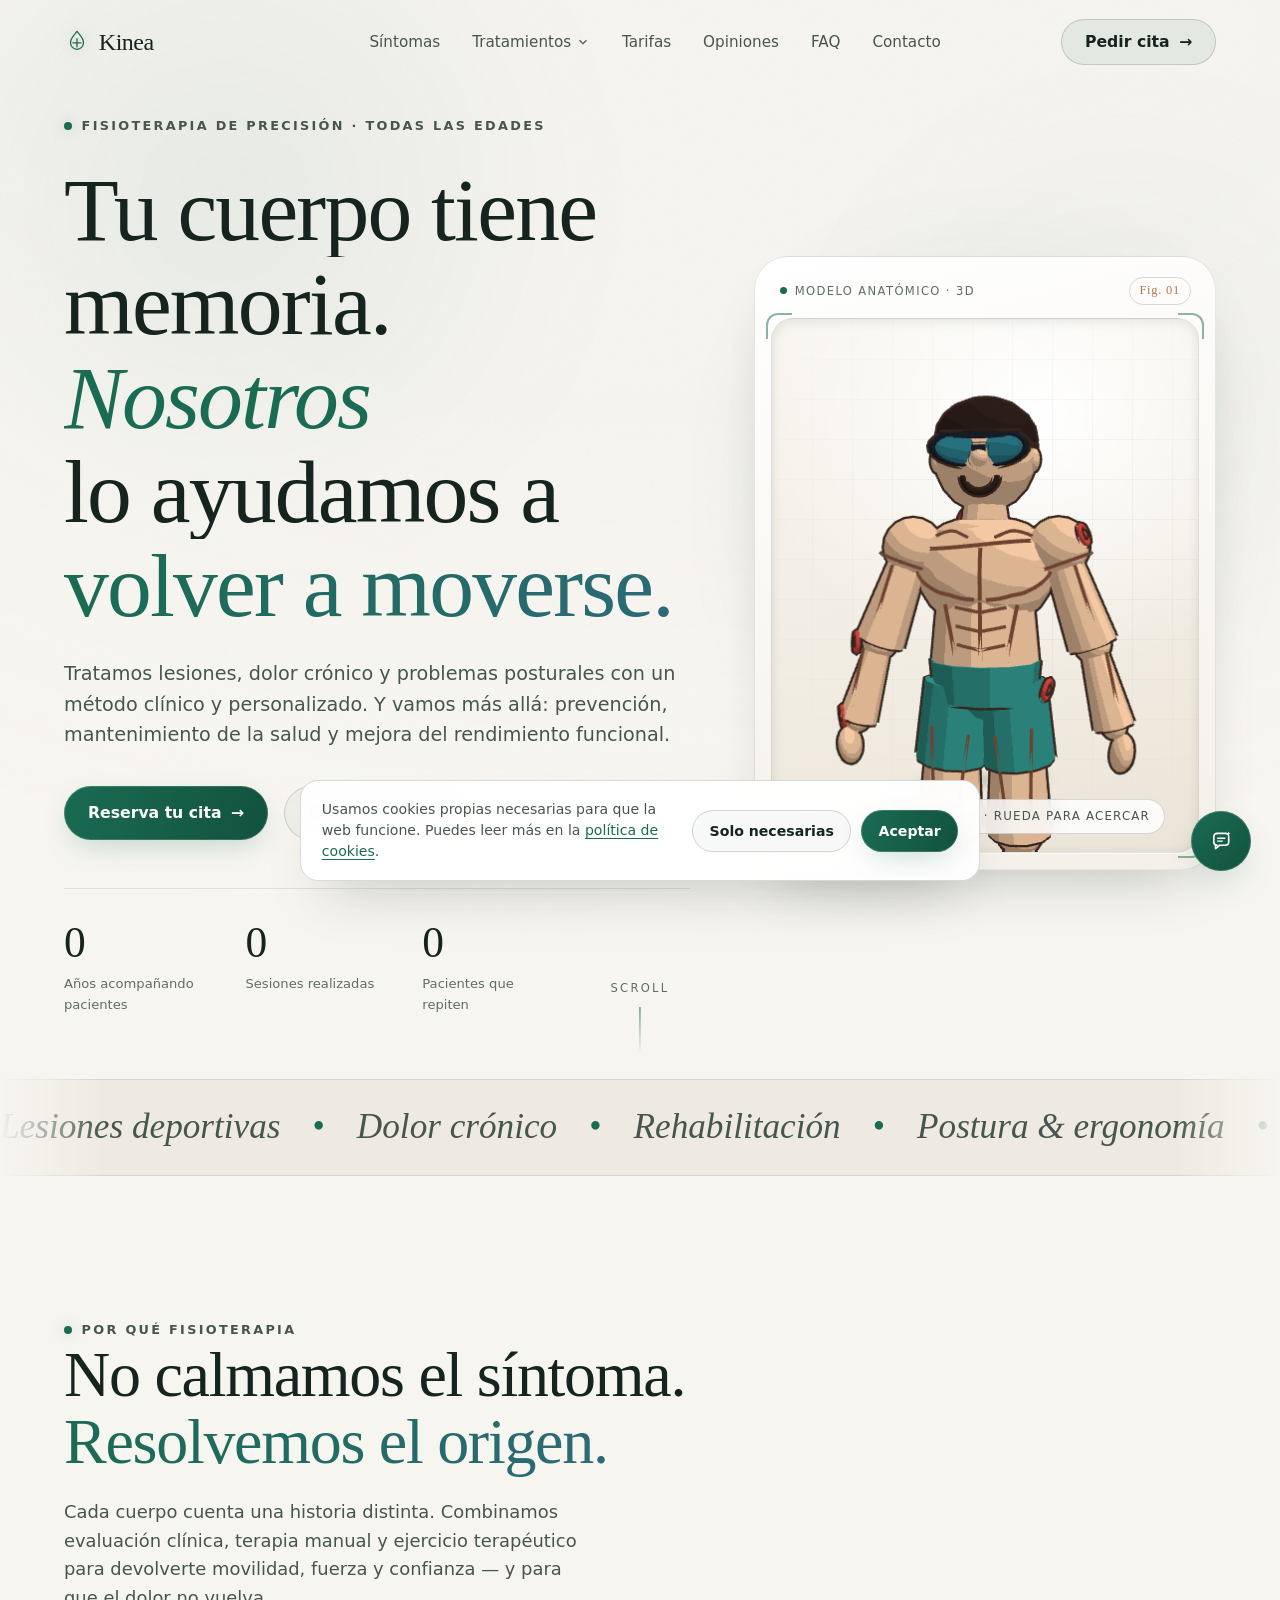
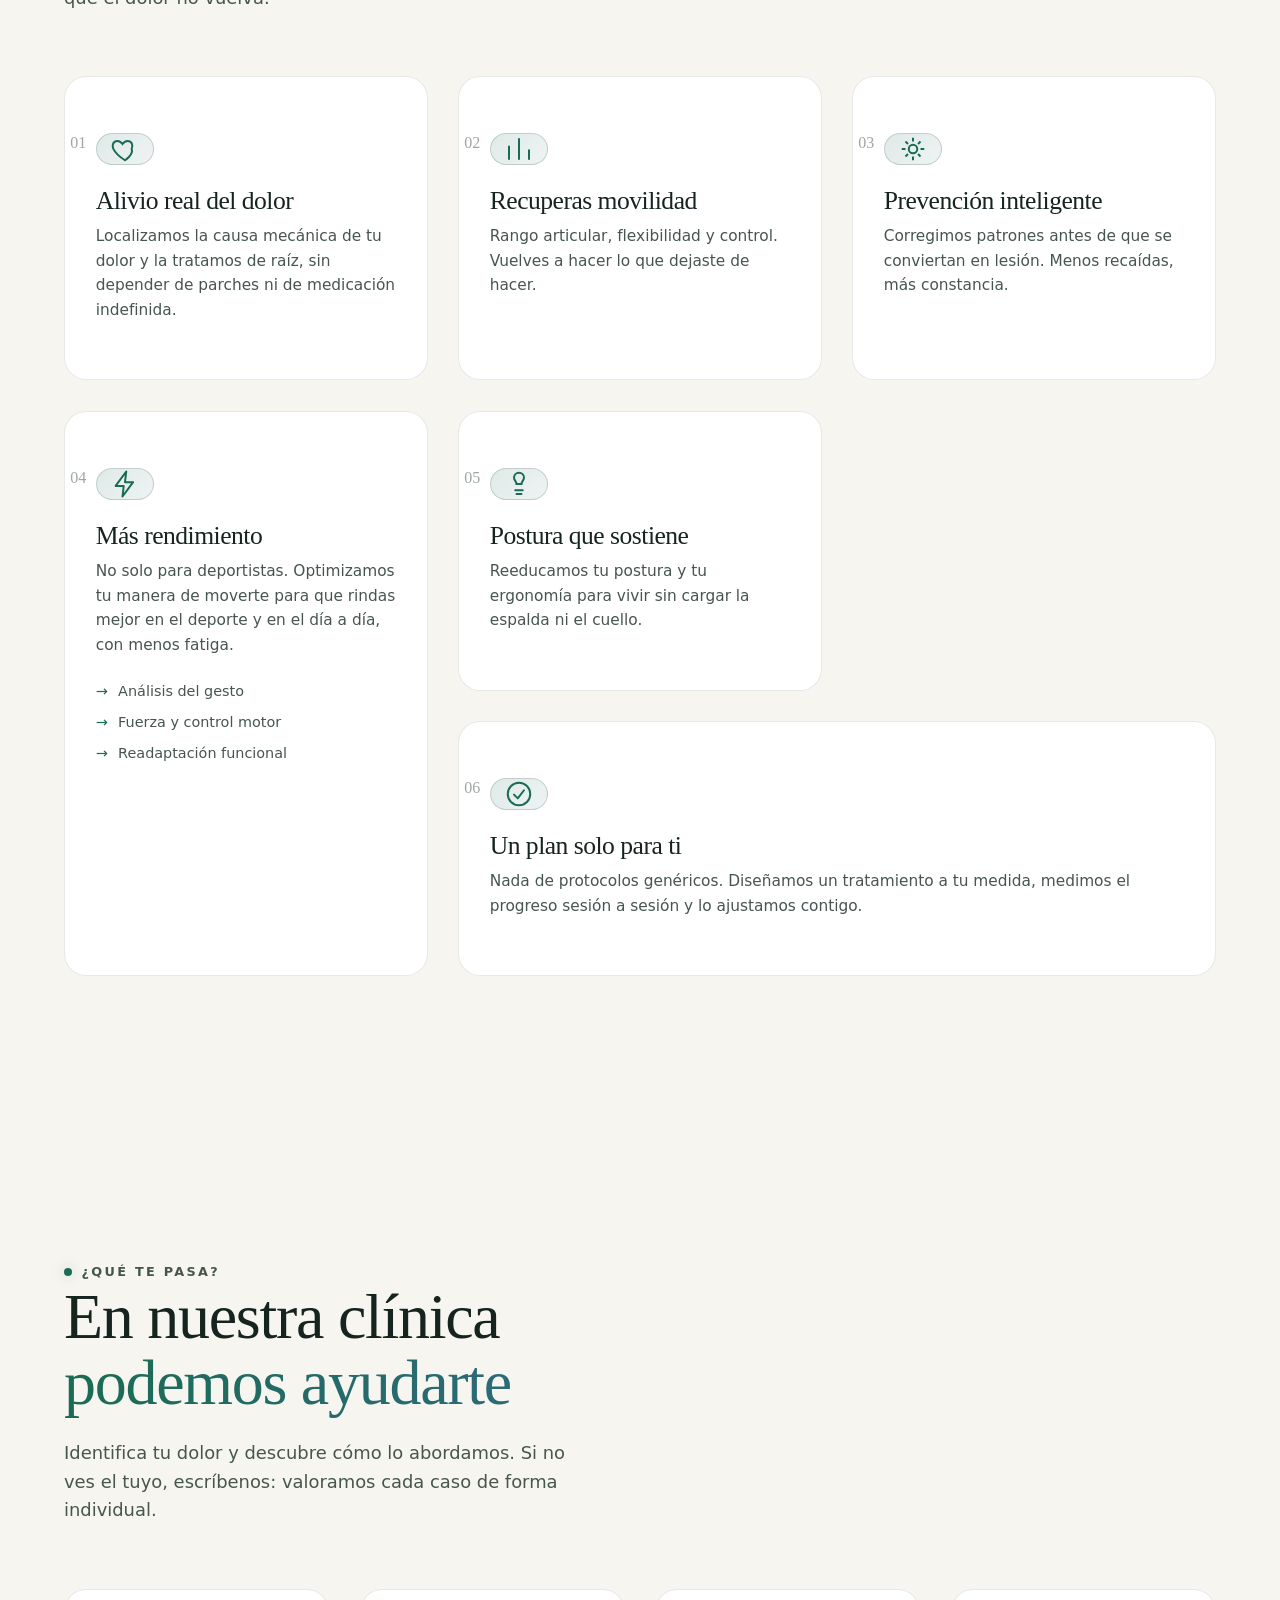
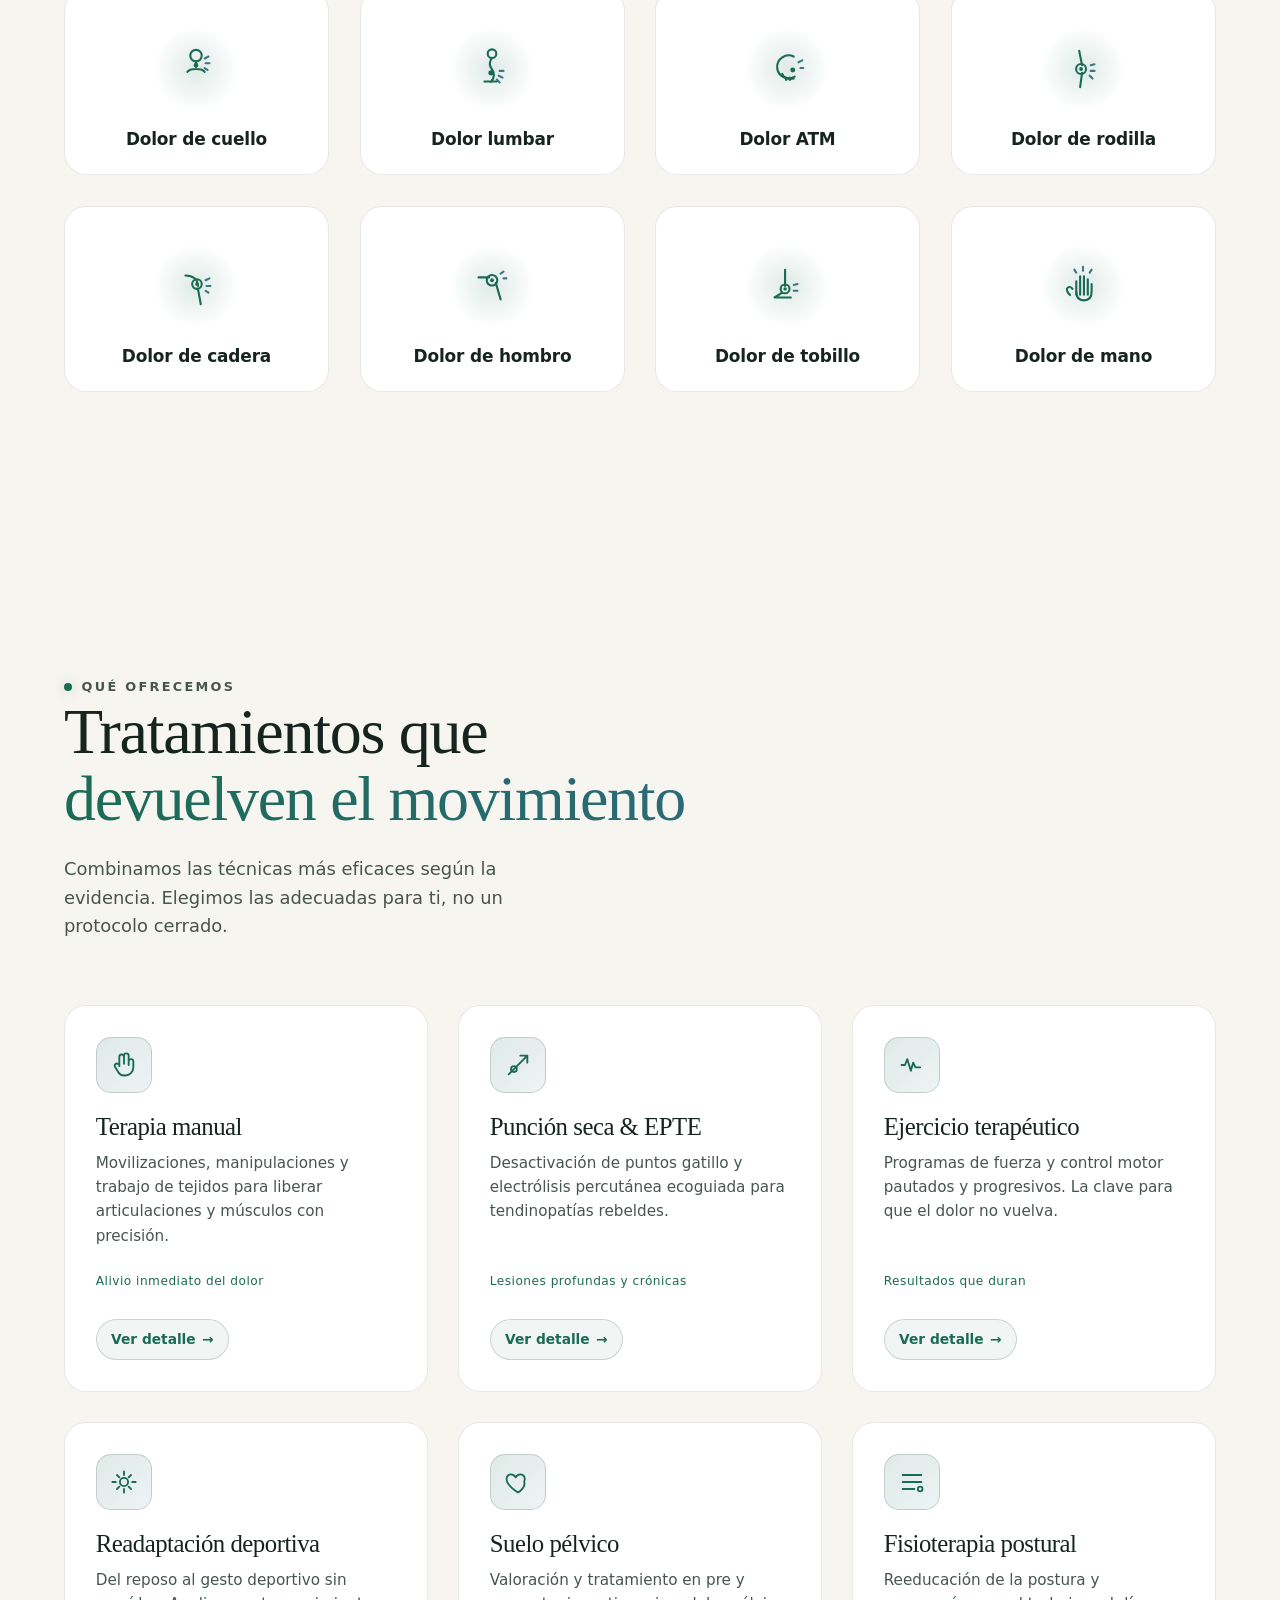
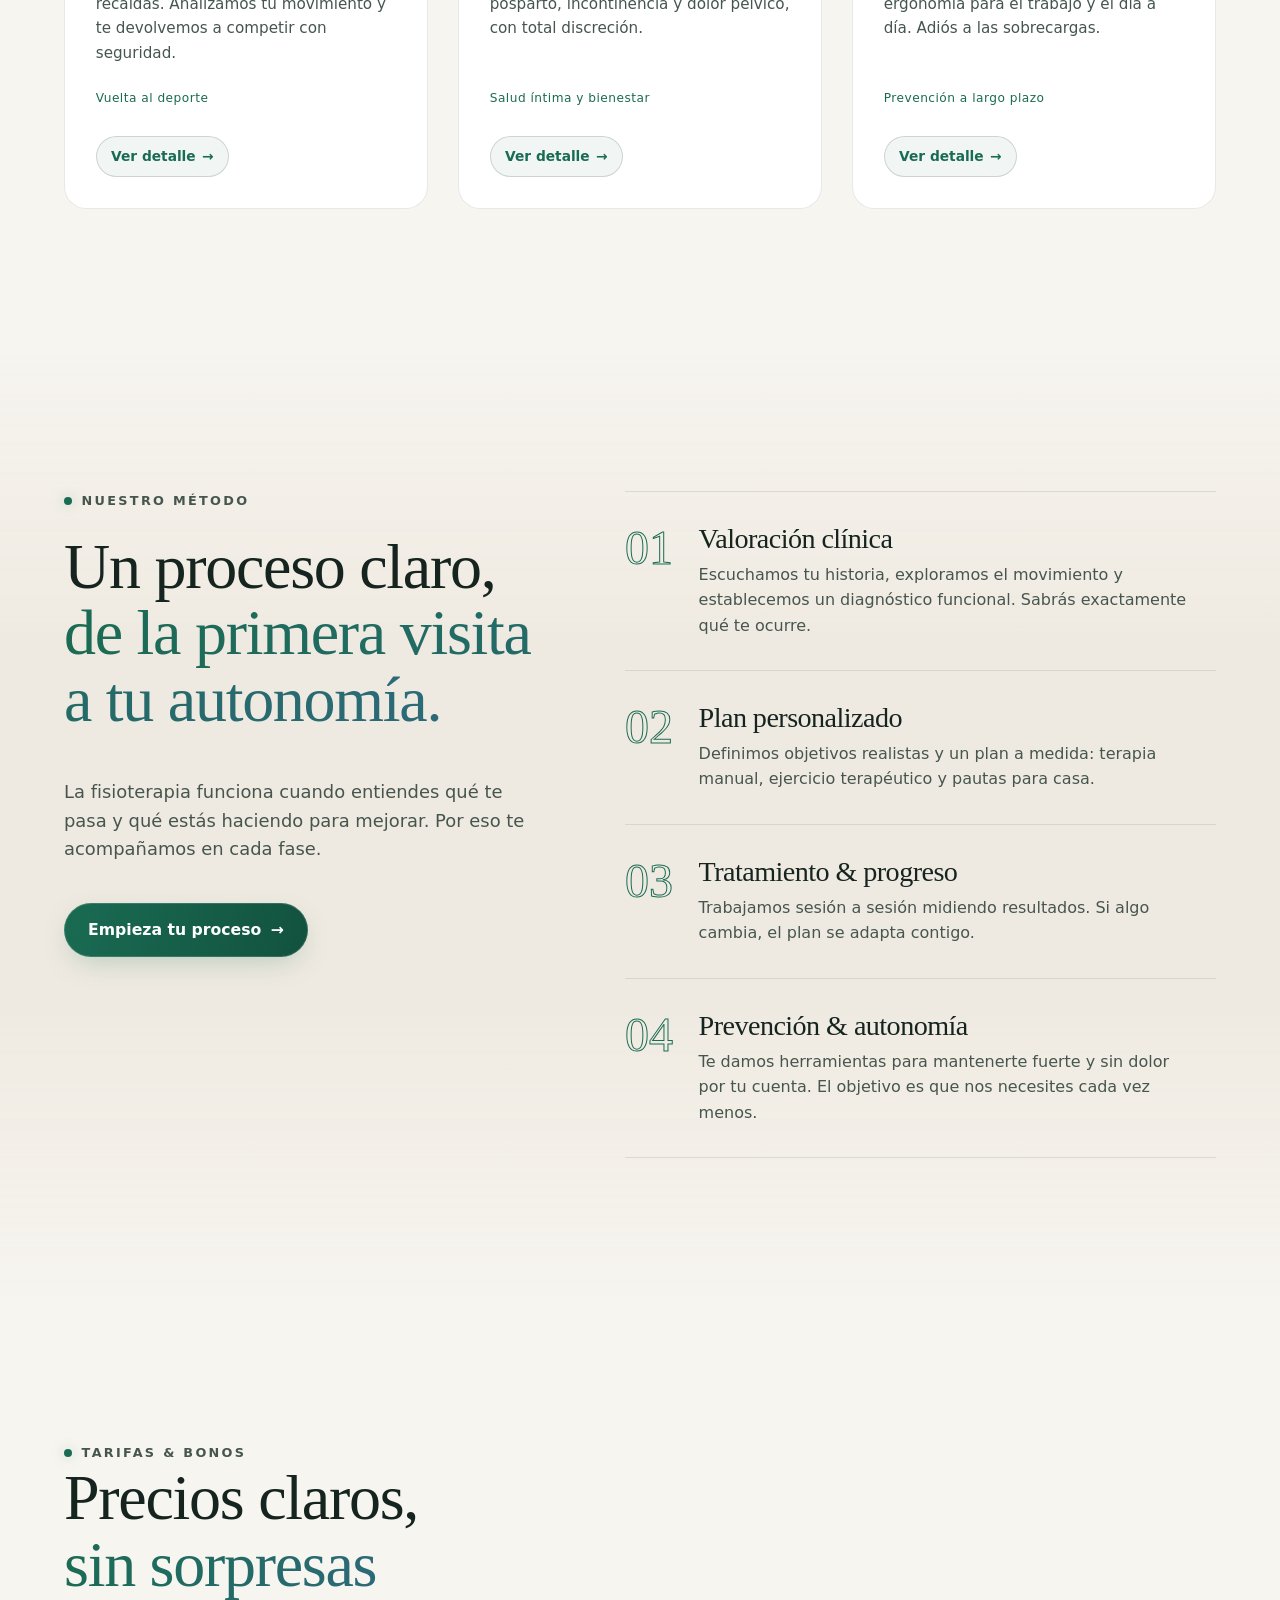
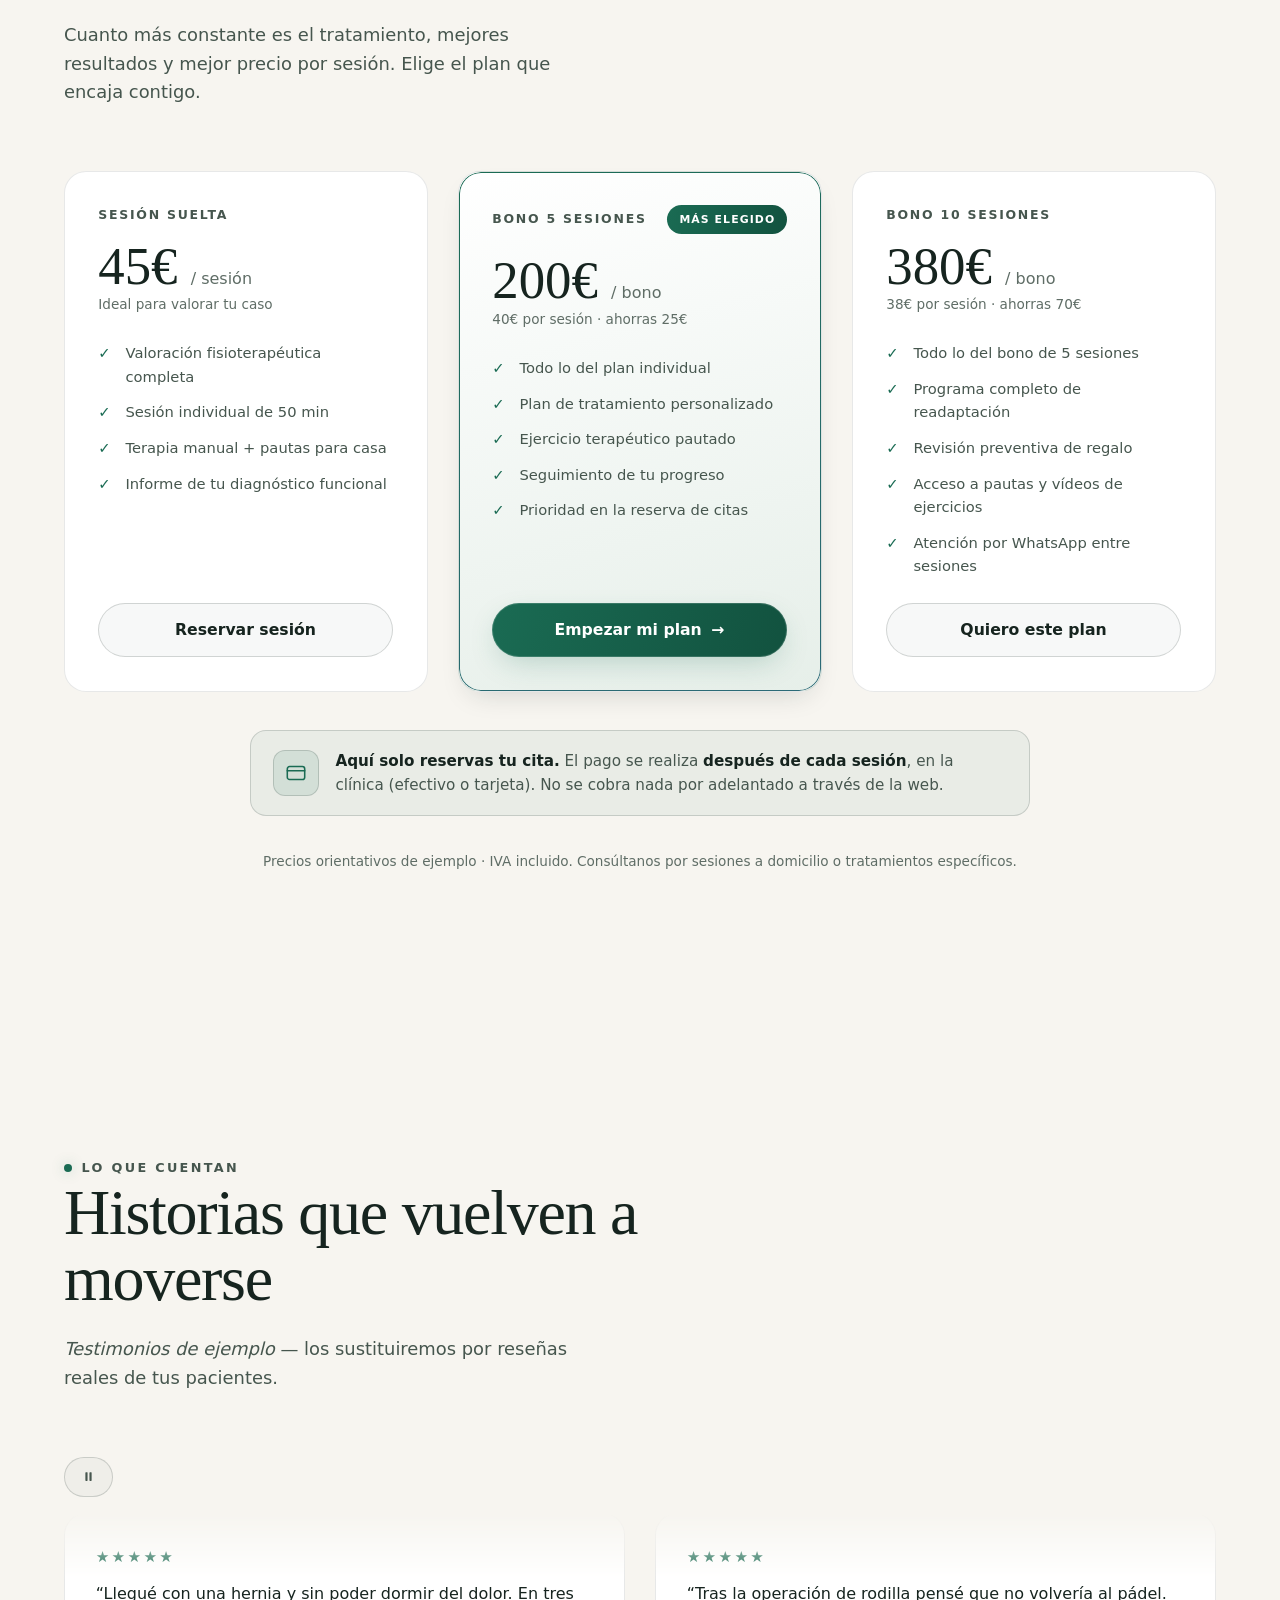
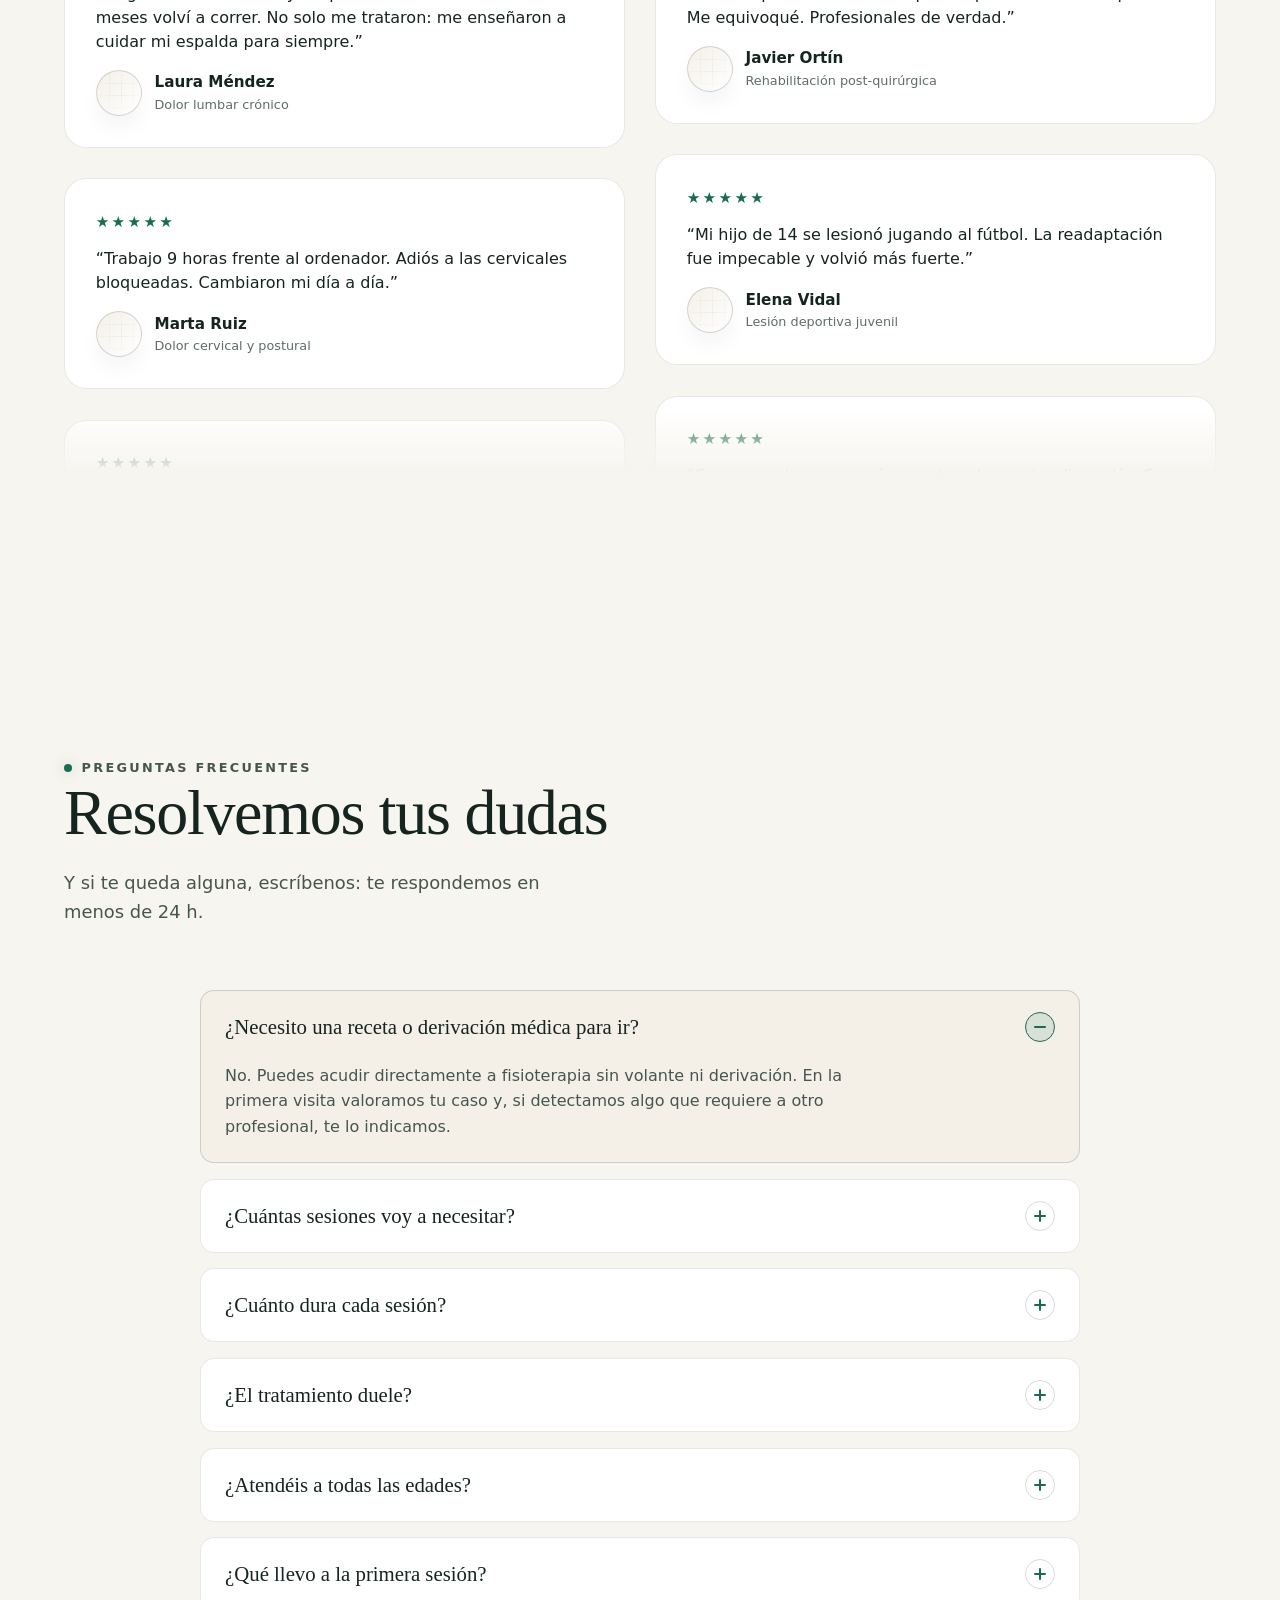
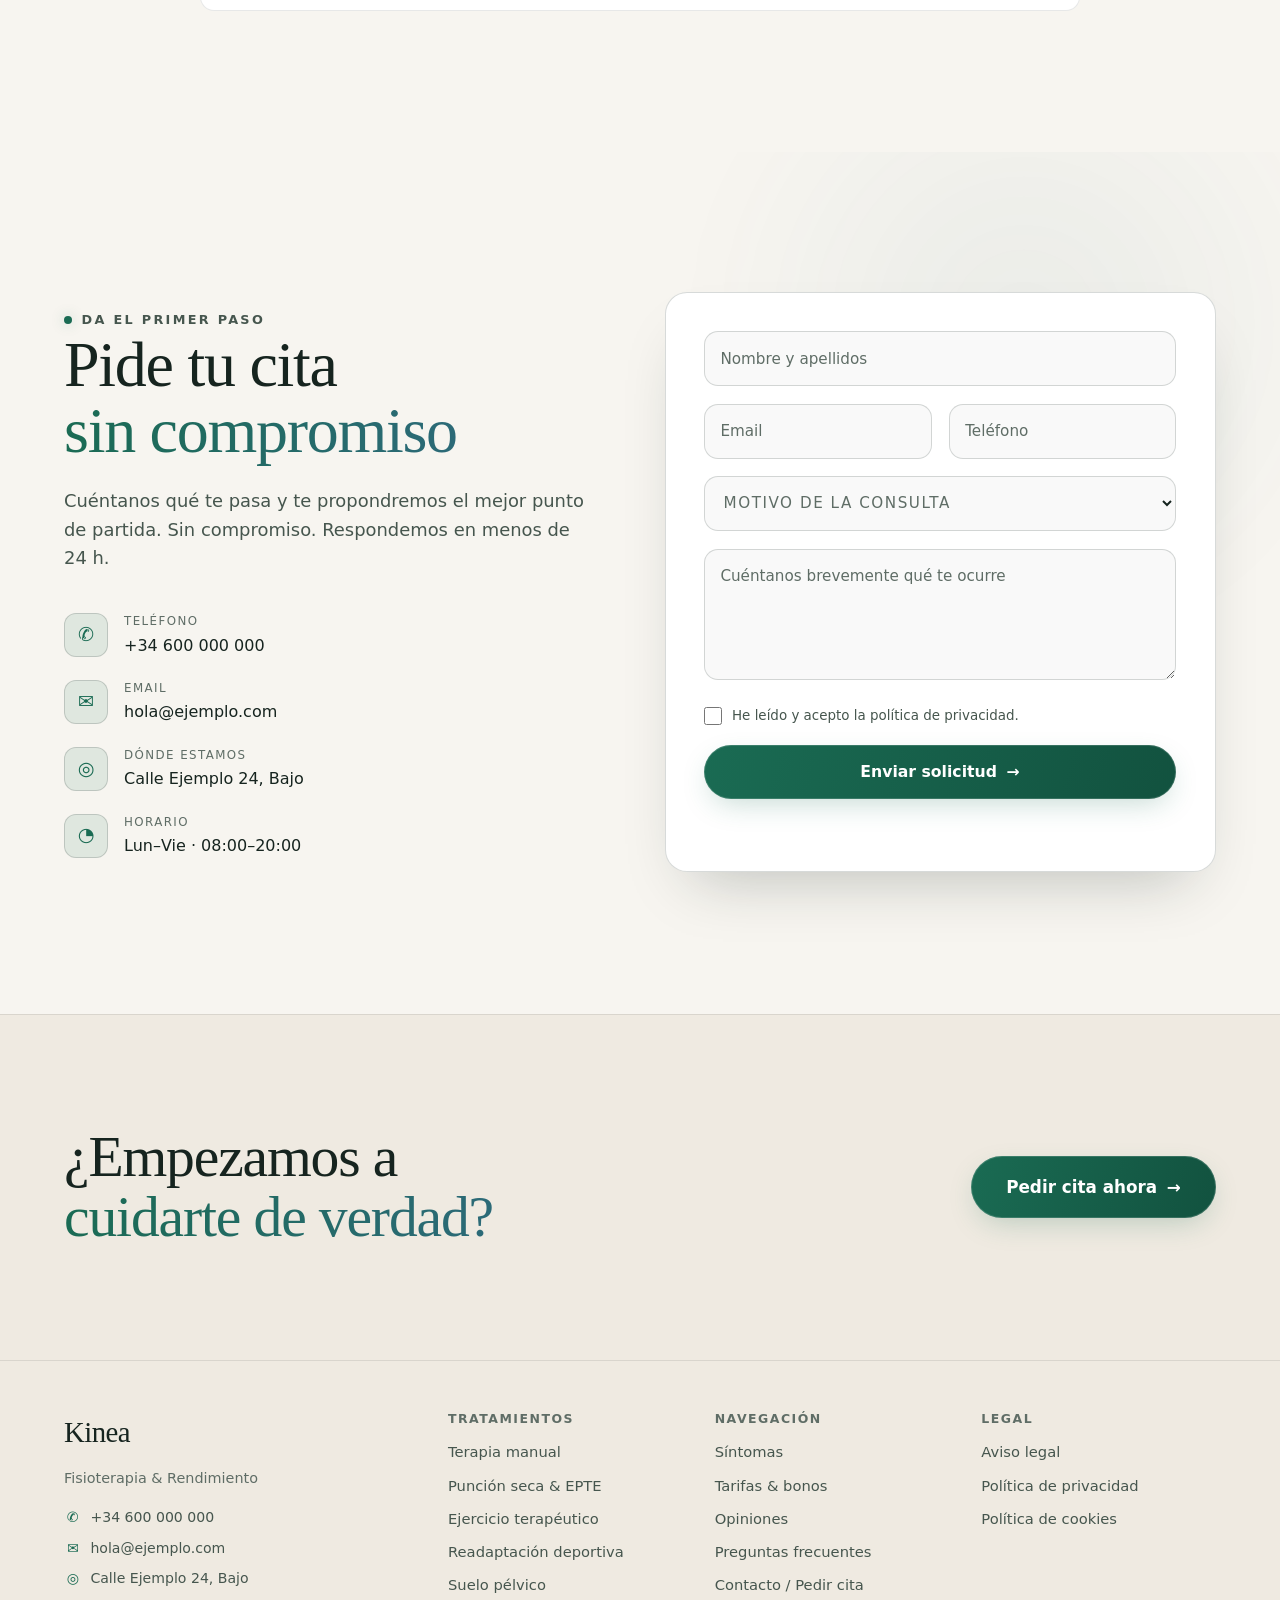
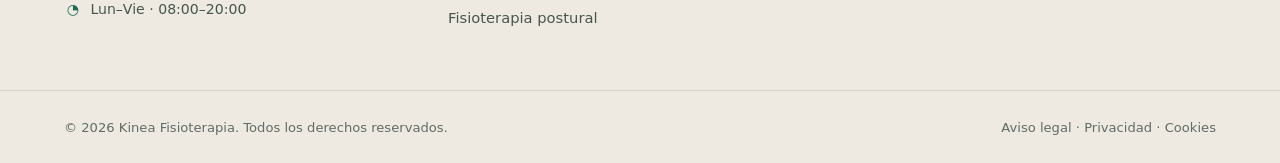
==== commit 2d304170: "Sustituye el holograma por el muneco anatomico cel-shaded El modelo nuevo venia como GLB de 2,5 MB, " ====
--- a/index.html
+++ b/index.html
@@ -3,8 +3,10 @@
 <head>
   <meta charset="UTF-8" />
   <meta name="viewport" content="width=device-width, initial-scale=1.0" />
-  <!-- Seguridad: solo se ejecutan scripts propios; bloquea inyecciones y terceros -->
-  <meta http-equiv="Content-Security-Policy" content="default-src 'self'; base-uri 'self'; object-src 'none'; script-src 'self'; style-src 'self' 'unsafe-inline' https://fonts.googleapis.com; font-src 'self' https://fonts.gstatic.com; img-src 'self' data:; connect-src 'self' https://*.workers.dev; form-action 'self'; frame-ancestors 'none'; upgrade-insecure-requests" />
+  <!-- Seguridad: solo se ejecutan scripts propios; bloquea inyecciones y terceros.
+       frame-ancestors no va aquí: en <meta> el navegador lo ignora. Se envía como
+       cabecera HTTP desde .htaccess (Apache/Hostinger). -->
+  <meta http-equiv="Content-Security-Policy" content="default-src 'self'; base-uri 'self'; object-src 'none'; script-src 'self'; style-src 'self' 'unsafe-inline' https://fonts.googleapis.com; font-src 'self' https://fonts.gstatic.com; img-src 'self' data:; connect-src 'self' https://*.workers.dev; form-action 'self'; upgrade-insecure-requests" />
   <meta name="referrer" content="strict-origin-when-cross-origin" />
   <title>Kinea · Fisioterapia y rendimiento en Madrid</title>
   <meta name="description" content="Fisioterapia de precisión para todas las edades. Tratamos lesiones, dolor crónico y problemas posturales, y trabajamos la prevención y el rendimiento funcional." />
@@ -32,7 +34,7 @@
   <link rel="preload" as="style" href="https://fonts.googleapis.com/css2?family=Fraunces:ital,opsz,wght@0,9..144,300..700;1,9..144,300..600&family=Inter:wght@300;400;500;600;700&display=swap" />
   <link rel="stylesheet" href="https://fonts.googleapis.com/css2?family=Fraunces:ital,opsz,wght@0,9..144,300..700;1,9..144,300..600&family=Inter:wght@300;400;500;600;700&display=swap" />
 
-  <link rel="stylesheet" href="styles.css?v=20260728c" />
+  <link rel="stylesheet" href="styles.css?v=20260728q" />
 </head>
 <body>
   <a class="skip-link" href="#main">Saltar al contenido</a>
@@ -952,7 +954,8 @@
   </footer>
 
   <script defer src="lib/manifest.js"></script>
-  <script defer src="main.js?v=20260728c"></script>
-  <script defer src="chat.js?v=20260728c"></script>
+  <script defer src="lib/figura3d.js?v=20260728q"></script>
+  <script defer src="main.js?v=20260728q"></script>
+  <script defer src="chat.js?v=20260728q"></script>
 </body>
 </html>
--- a/styles.css
+++ b/styles.css
@@ -313,36 +313,60 @@
   cursor: grab;
   touch-action: pan-y; /* móvil: swipe vertical = scroll normal; horizontal = girar */
   user-select: none; -webkit-user-select: none;
-  /* Isla oscura dentro de la web clara: el holograma necesita fondo oscuro
-     para brillar. Sus colores interiores son propios, no los tokens claros. */
+  /* Papel cálido: la figura es cel-shaded con piel clara y contorno de
+     tinta, así que pide fondo claro. Sobre panel oscuro se apagaría. */
   background:
-    radial-gradient(120% 90% at 70% 15%, rgba(90,220,180,.12), transparent 55%),
-    linear-gradient(160deg, #103029 0%, #0b2320 55%, #08201f 100%);
-  border: 1px solid rgba(22,36,31,.12);
-  /* Va montado dentro de .hero-frame: en vez de sombra proyectada (que se
-     vería sucia sobre la cartulina), un rehundido suave tipo passe-partout. */
-  box-shadow: inset 0 2px 14px rgba(4,16,13,.45), 0 1px 0 rgba(255,255,255,.6);
+    radial-gradient(115% 85% at 62% 18%, #ffffff 0%, transparent 58%),
+    linear-gradient(165deg, #f8f5ef 0%, #f1ece2 60%, #ebe4d8 100%);
+  border: 1px solid var(--line);
+  /* Va montado dentro de .hero-frame: rehundido suave tipo passe-partout. */
+  box-shadow: inset 0 2px 12px rgba(22,36,31,.10), 0 1px 0 rgba(255,255,255,.6);
 }
 .hero-3d::before {
   content: ""; position: absolute; inset: 0; z-index: 1; pointer-events: none;
   background-image:
-    linear-gradient(rgba(180,235,210,.09) 1px, transparent 1px),
-    linear-gradient(90deg, rgba(180,235,210,.09) 1px, transparent 1px);
-  background-size: 40px 40px; opacity: .5;
+    linear-gradient(rgba(22,36,31,.055) 1px, transparent 1px),
+    linear-gradient(90deg, rgba(22,36,31,.055) 1px, transparent 1px);
+  background-size: 40px 40px;
   -webkit-mask-image: radial-gradient(circle at 60% 40%, #000, transparent 78%);
   mask-image: radial-gradient(circle at 60% 40%, #000, transparent 78%);
 }
+/* Sombra de apoyo: asienta la figura en el suelo del panel */
+.hero-3d::after {
+  content: ""; position: absolute; z-index: 1; pointer-events: none;
+  left: 50%; bottom: 11%; width: 46%; height: 5%;
+  transform: translateX(-50%);
+  background: radial-gradient(closest-side, rgba(22,36,31,.20), transparent 78%);
+  filter: blur(3px);
+}
 .hero-3d.dragging { cursor: grabbing; }
 .robot-canvas { position: absolute; inset: 0; width: 100%; height: 100%; display: block; z-index: 2; }
+.hero-3d:focus-visible { outline: 2px solid var(--accent); outline-offset: 3px; }
+
+/* Etiquetas de las zonas de dolor: HTML sobre el lienzo (texto nítido) */
+.zonas-layer { position: absolute; inset: 0; z-index: 3; pointer-events: none; }
+.zona-tag {
+  position: absolute; top: 0; left: 0; white-space: nowrap;
+  font-size: .66rem; font-weight: 600; letter-spacing: .04em;
+  color: #a8332f; background: rgba(255,255,255,.94);
+  border: 1px solid rgba(168,51,47,.35); border-radius: 100px;
+  padding: .22rem .55rem; box-shadow: 0 2px 8px -2px rgba(22,36,31,.25);
+  transition: opacity .25s var(--ease);
+}
+
+/* Sin WebGL: el panel se oculta y la portada sigue teniendo sentido */
+.hero-3d.no3d .robot-canvas, .hero-3d.no3d .zonas-layer { display: none; }
+.hero-3d.no3d::after { display: none; }
+
 .hero-3d-caption {
   position: absolute; left: 1.1rem; bottom: 1.1rem; z-index: 3;
   display: inline-flex; align-items: center; gap: .5rem;
   font-size: .74rem; letter-spacing: .1em; text-transform: uppercase;
-  color: rgba(226,244,236,.85);   /* va sobre el panel oscuro, no sobre la web */
-  background: rgba(8,28,24,.55); backdrop-filter: blur(8px);
-  border: 1px solid rgba(180,235,210,.16); border-radius: 100px; padding: .45rem .85rem;
-}
-.hero-3d .dot-live { background: #5fe3b4; box-shadow: 0 0 10px rgba(95,227,180,.6); }
+  color: var(--ink-2);
+  background: rgba(255,255,255,.82); backdrop-filter: blur(8px);
+  border: 1px solid var(--line-2); border-radius: 100px; padding: .45rem .85rem;
+}
+.hero-3d .dot-live { background: var(--accent); box-shadow: 0 0 10px var(--glow-green); }
 .dot-live { width: 7px; height: 7px; border-radius: 50%; background: var(--accent); animation: pulse 2s var(--ease) infinite; }
 .hero-badge {
   position: absolute; left: -6%; bottom: 8%; z-index: 3;
